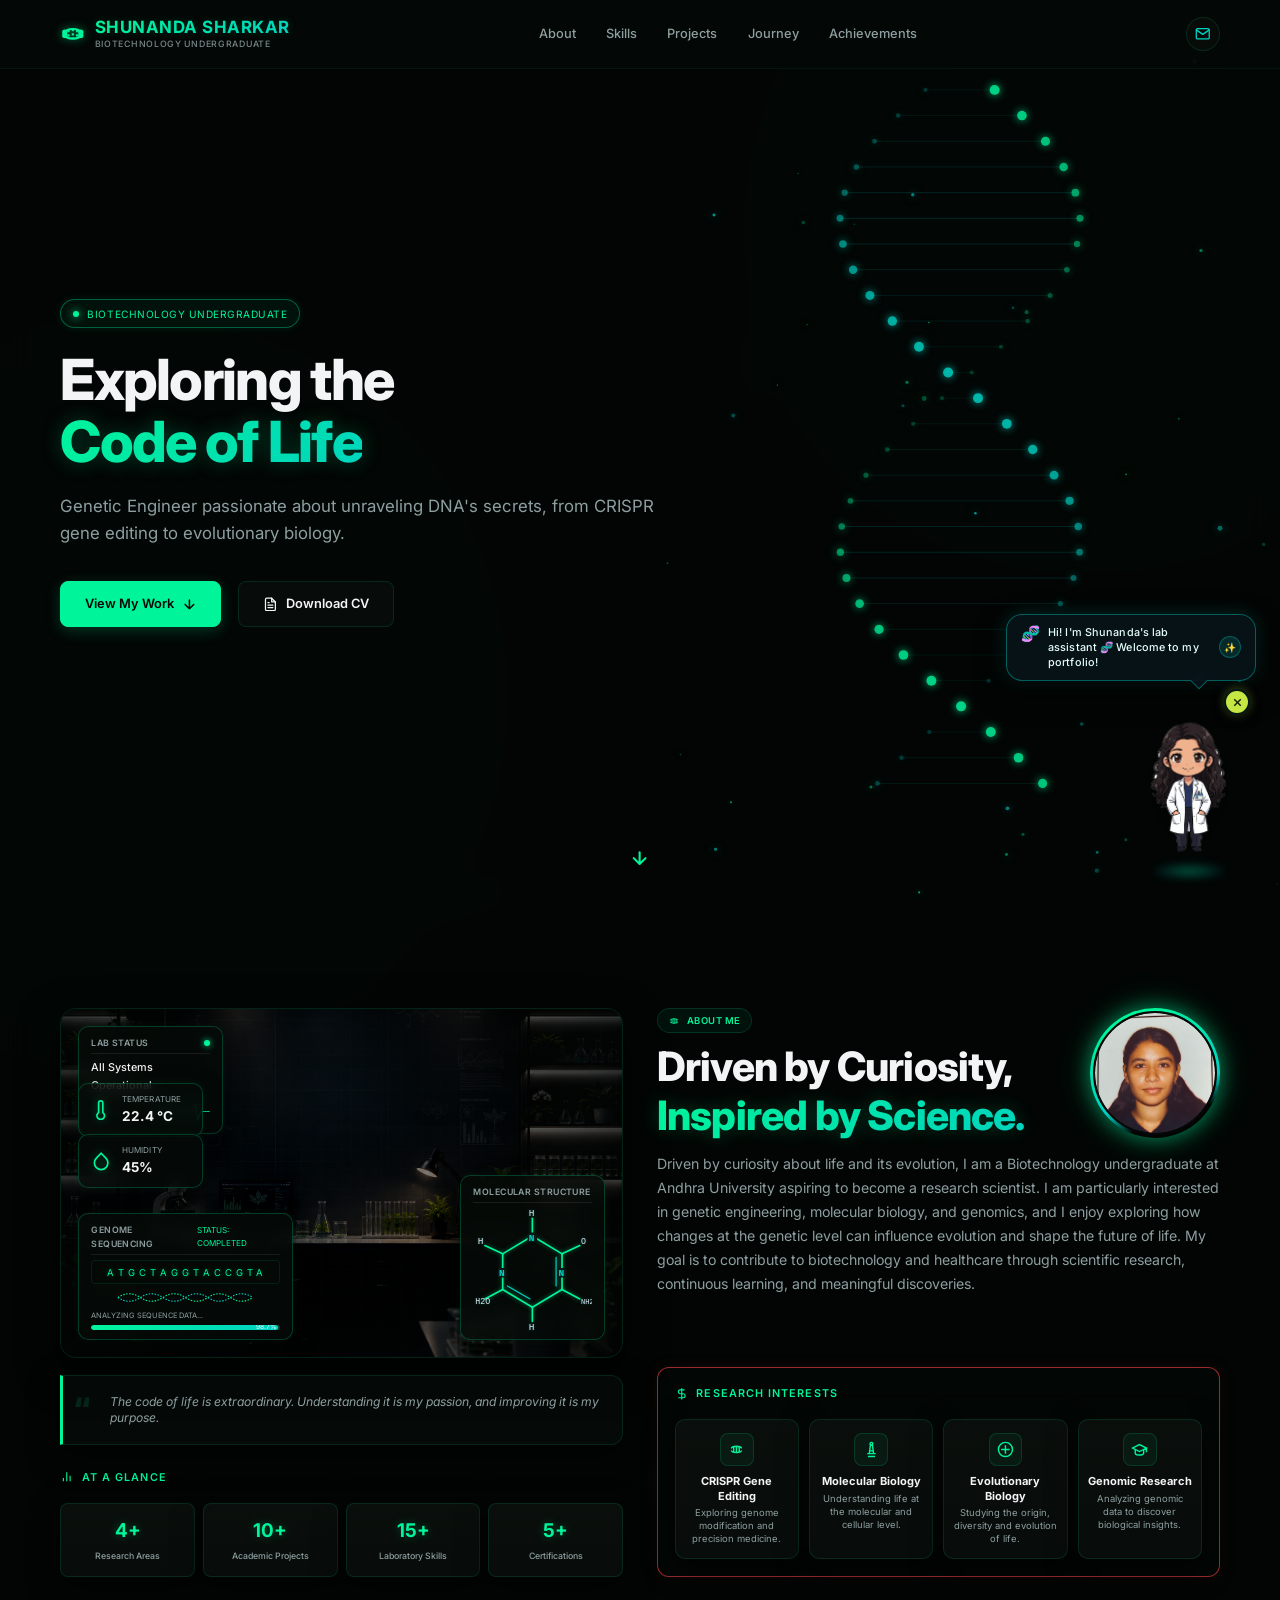
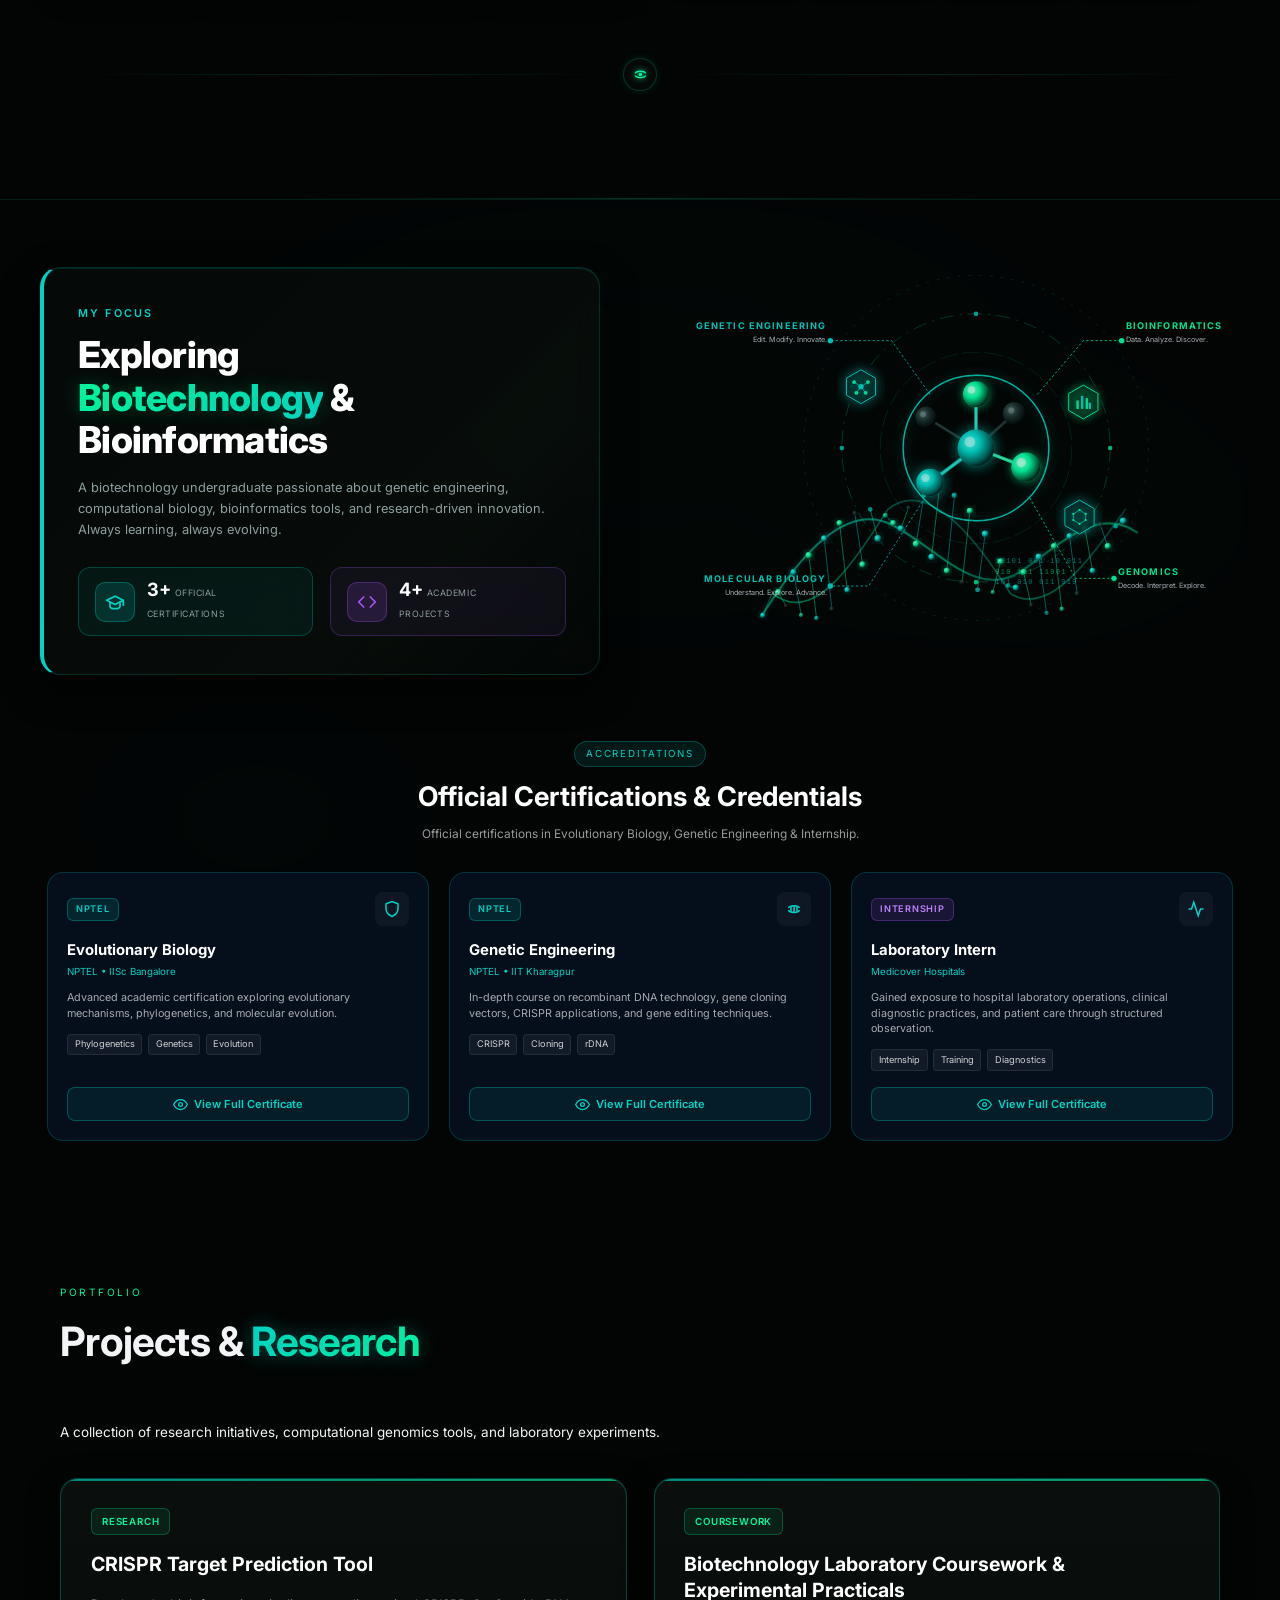
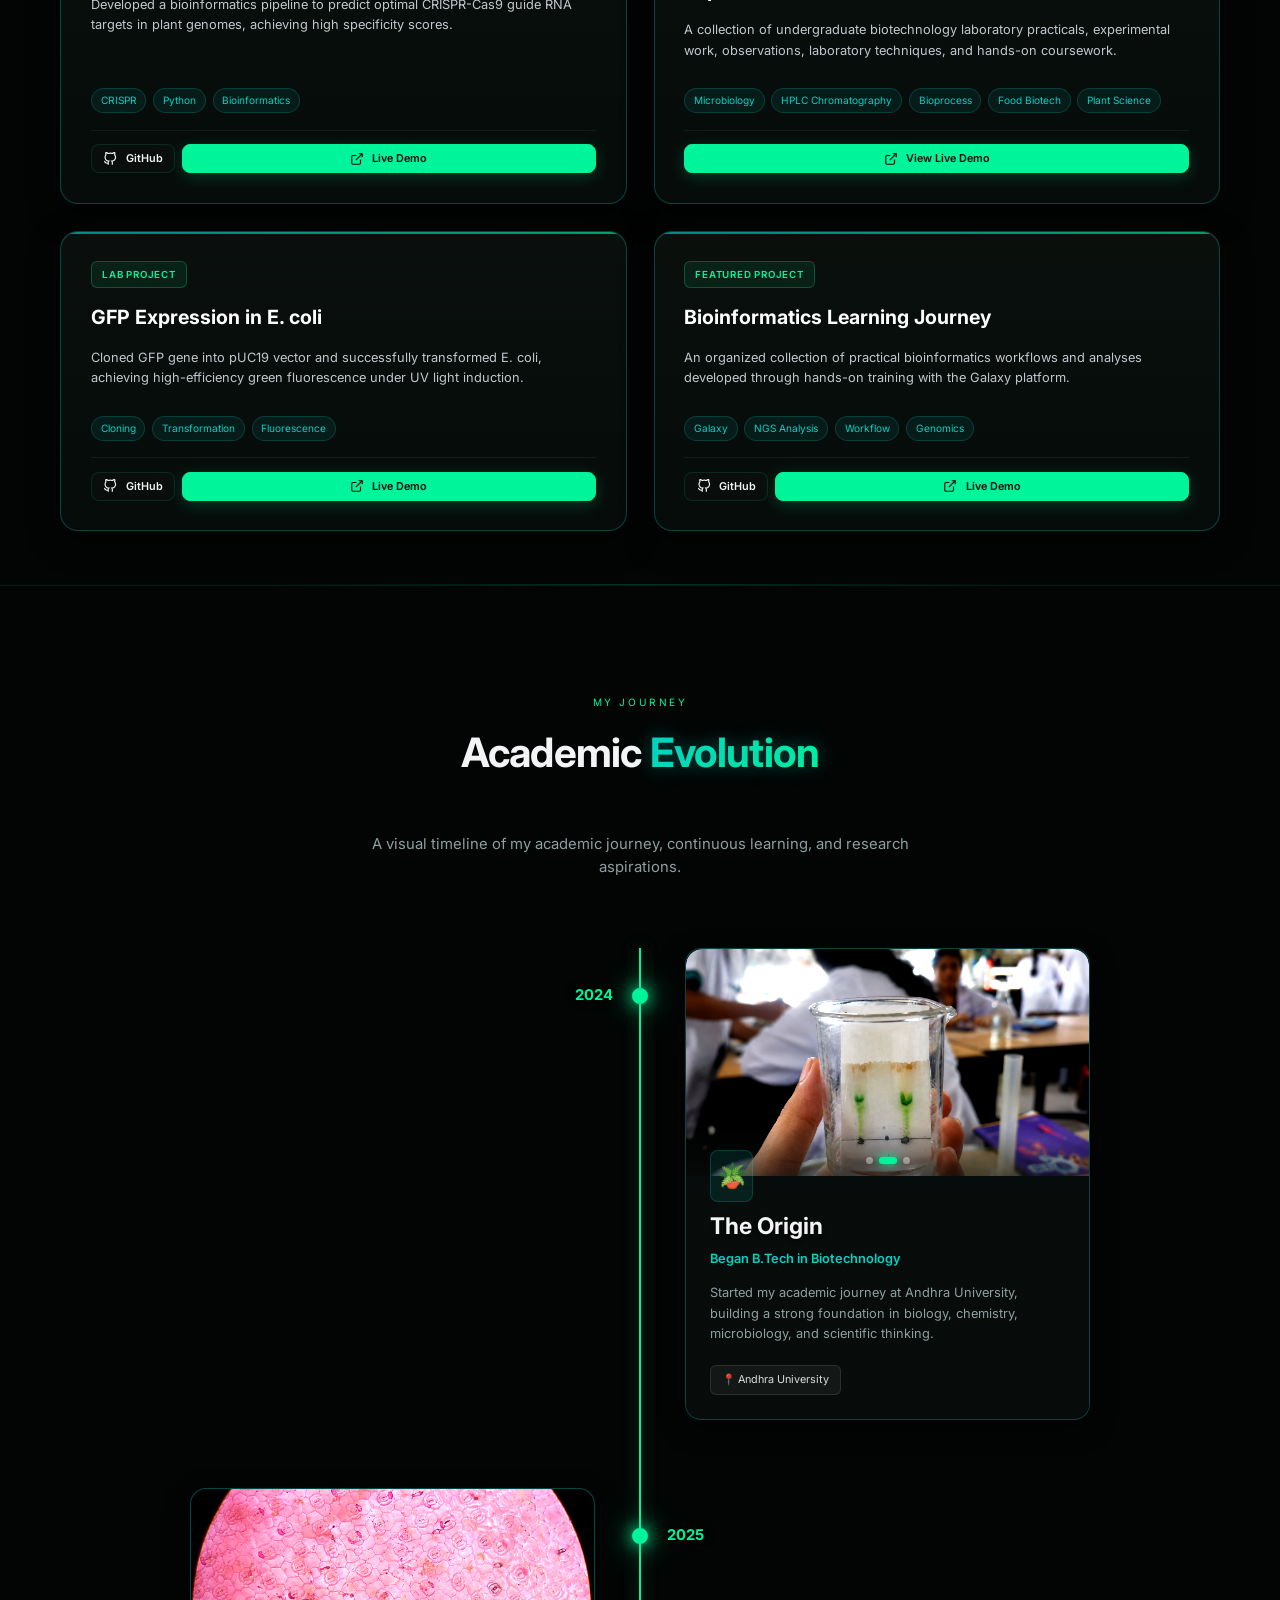
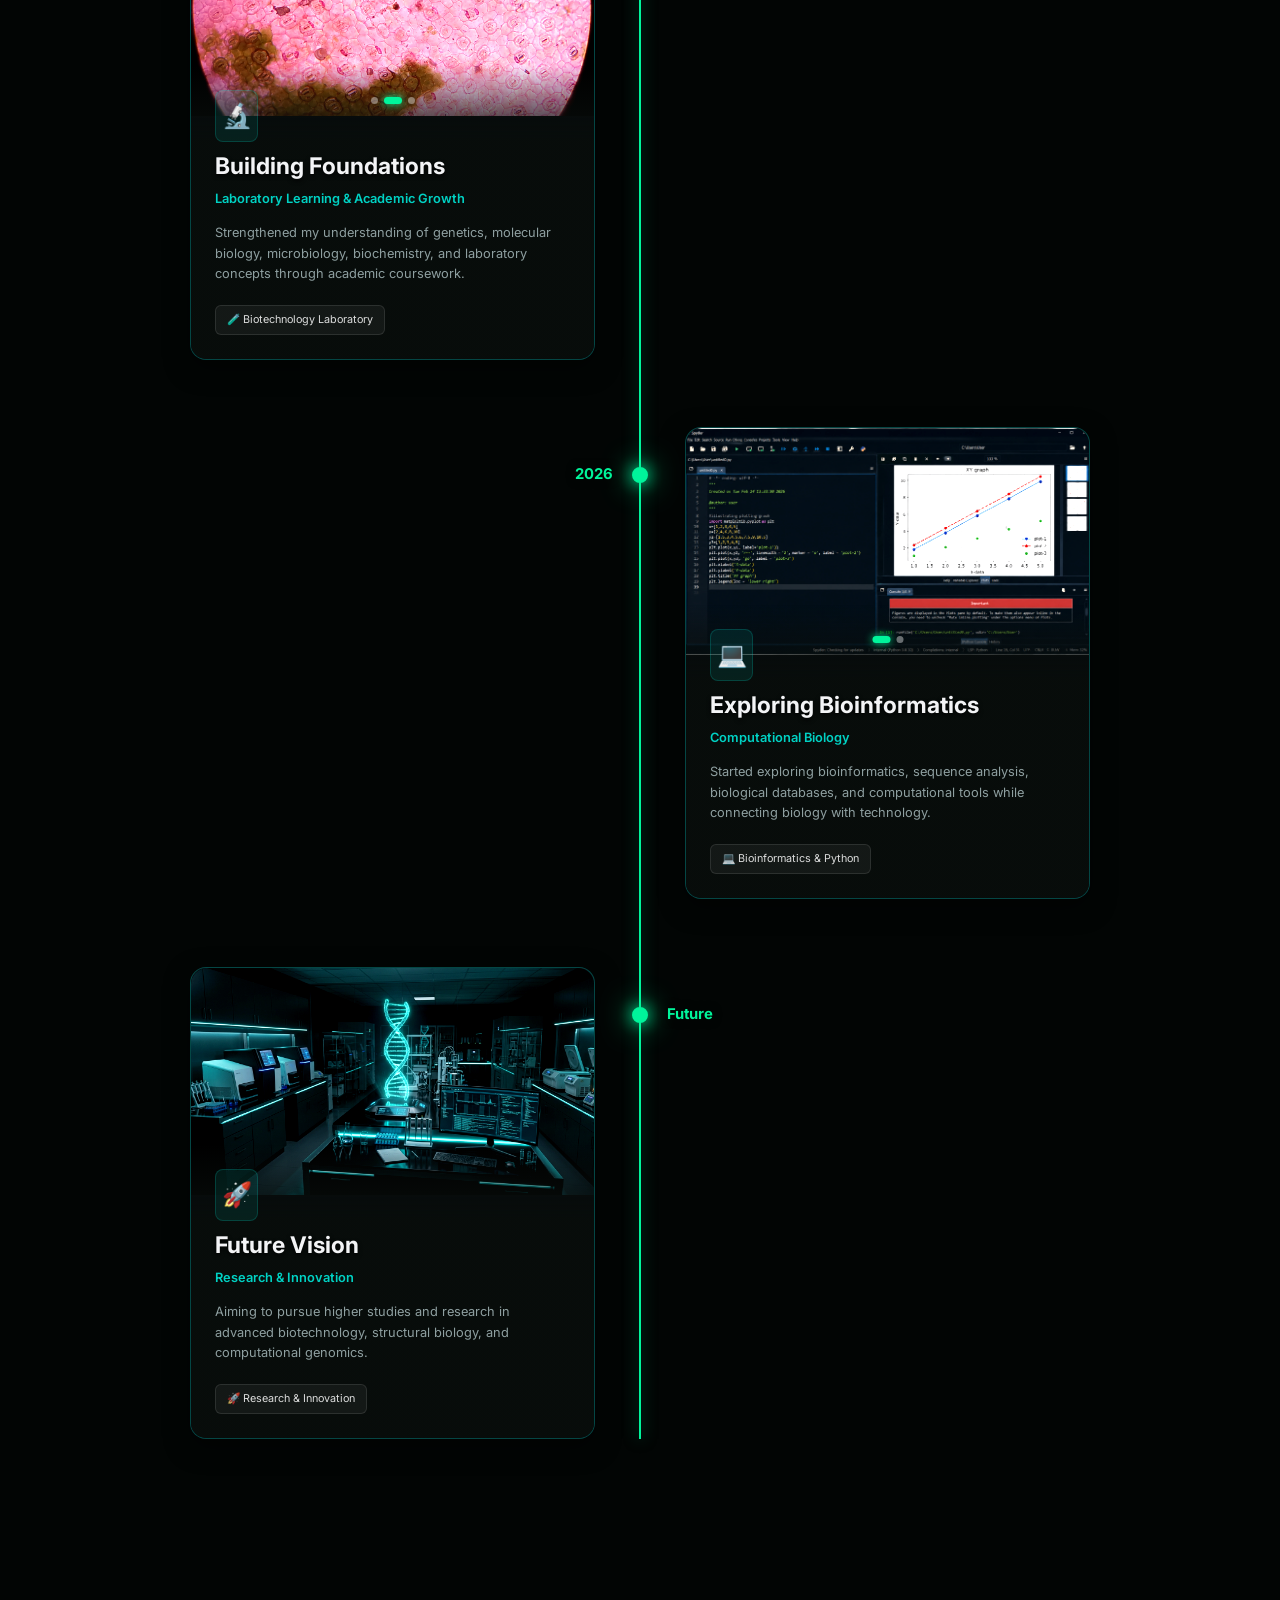
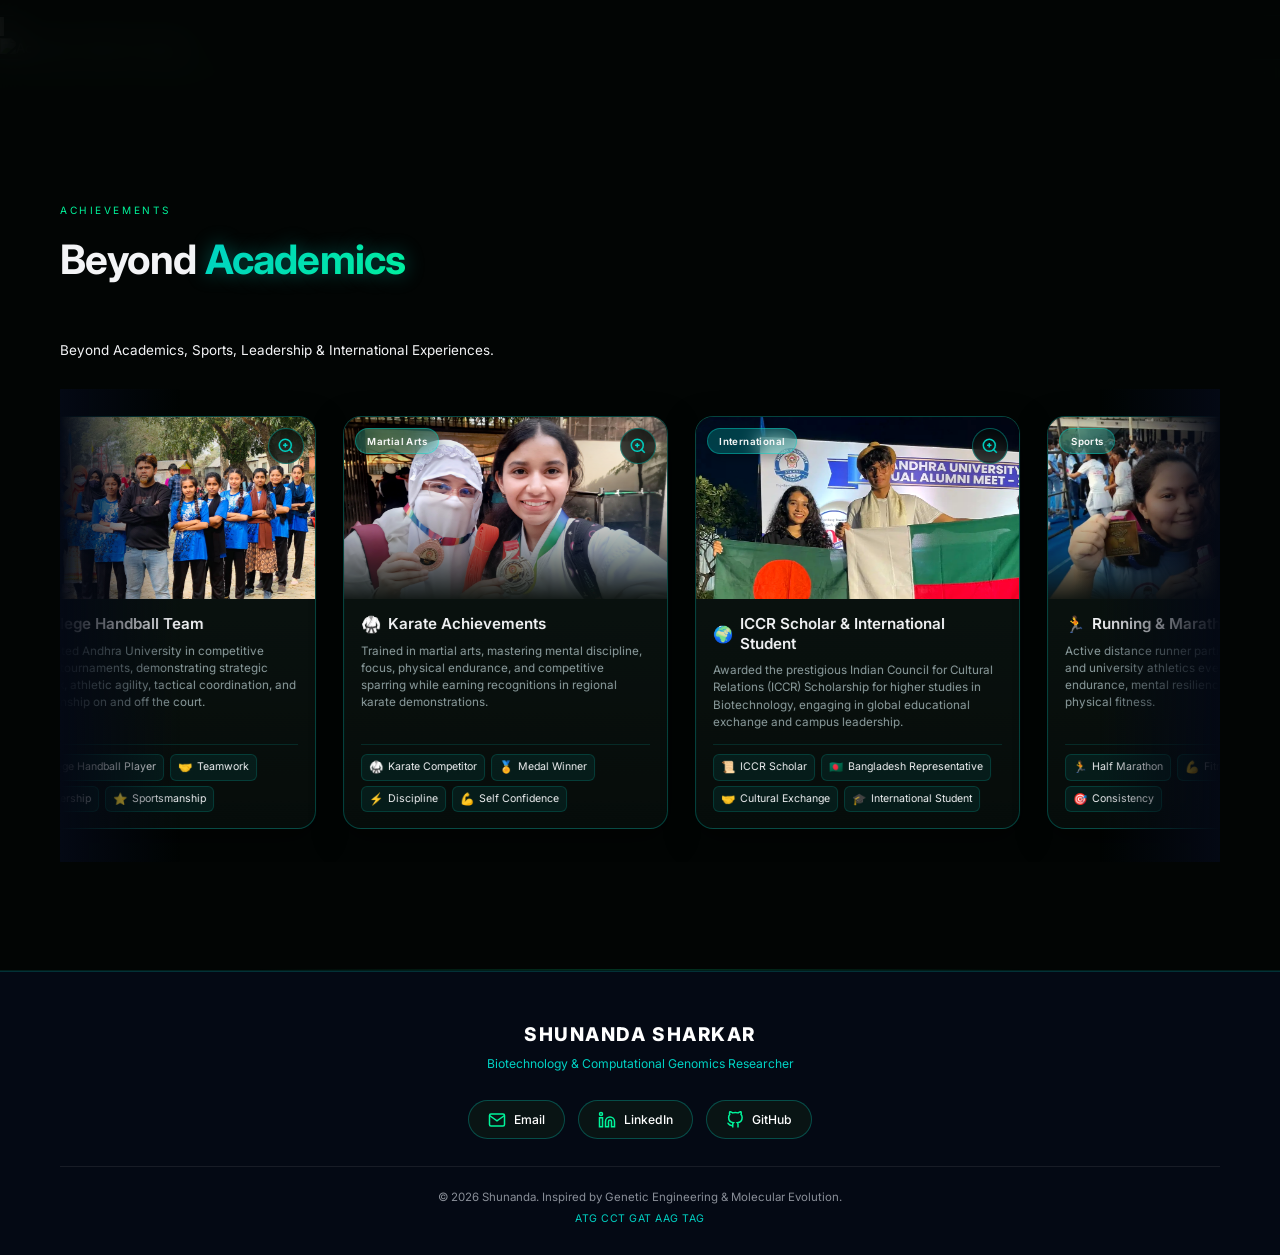
==== index.html @ bde5da29 "Fix avatar scroll duplication: enforce strictly one persistent avatar instance in DOM with in-place " ====
<!DOCTYPE html>
<html lang="en">

<head>
  <meta charset="UTF-8">
  <meta name="viewport" content="width=device-width, initial-scale=1.0">

  <!-- SEO Meta Tags -->
  <title>Shunanda | Genetic Engineering Portfolio</title>
  <meta name="description"
    content="Professional portfolio of Shunanda, a Biotechnology & Genetic Engineering graduate. Showcasing lab expertise, bioinformatics tools, CRISPR research, and an academic journey inspired by evolution.">
  <meta name="keywords"
    content="Biotechnology, Genetic Engineering, CRISPR, PCR, Bioinformatics, Portfolio, Evolution, Molecular Biology, Academic Journey">
  <meta name="author" content="Shunanda">

  <!-- Open Graph / Social Meta -->
  <meta property="og:title" content="Shunanda | Genetic Engineering Portfolio">
  <meta property="og:description"
    content="Exploring the Code of Life. Biotechnology portfolio showcasing CRISPR research, lab expertise, and computational biology.">
  <meta property="og:type" content="website">

  <!-- Google Fonts -->
  <link rel="preconnect" href="https://fonts.googleapis.com">
  <link rel="preconnect" href="https://fonts.gstatic.com" crossorigin>
  <link href="https://fonts.googleapis.com/css2?family=Inter:wght@300;400;500;600;700;800&display=swap"
    rel="stylesheet">

  <!-- Stylesheet -->
  <link rel="stylesheet" href="https://cdnjs.cloudflare.com/ajax/libs/font-awesome/6.7.2/css/all.min.css">
  <link rel="stylesheet" href="./style.css?v=12">
</head>

<body>

  <!-- Background grid & glow details -->
  <div class="bio-grid-bg"></div>
  <div class="ambient-glow glow-1"></div>
  <div class="ambient-glow glow-2"></div>

  <!-- Header & Navigation -->
  <header class="main-header">
    <div class="container nav-container">
      <a href="#" class="logo" id="logo-brand">
        <!-- Bioluminescent DNA Logo Icon -->
        <svg class="logo-icon" viewBox="0 0 24 24" fill="none" stroke="currentColor" stroke-width="2">
          <path
            d="M4.5 10.5C4.5 10.5 6 7.5 12 7.5C18 7.5 19.5 10.5 19.5 10.5M4.5 13.5C4.5 13.5 6 16.5 12 16.5C18 16.5 19.5 13.5 19.5 13.5"
            stroke-linecap="round" />
          <circle cx="4.5" cy="10.5" r="1.5" fill="currentColor" />
          <circle cx="19.5" cy="10.5" r="1.5" fill="currentColor" />
          <circle cx="4.5" cy="13.5" r="1.5" fill="currentColor" />
          <circle cx="19.5" cy="13.5" r="1.5" fill="currentColor" />
          <path d="M8 8.5V15.5M12 7.5V16.5M16 8.5V15.5" stroke-dasharray="2 2" />
        </svg>
        <div class="logo-text">
          <span class="logo-name">SHUNANDA SHARKAR</span>
          <span class="logo-sub">BIOTECHNOLOGY UNDERGRADUATE</span>
        </div>
      </a>

      <nav class="nav-menu" aria-label="Main Navigation">
        <ul class="nav-list">
          <li><a href="#about" class="nav-link">About</a></li>
          <li><a href="#skills" class="nav-link">Skills</a></li>
          <li><a href="#projects" class="nav-link">Projects</a></li>
          <li><a href="#journey" class="nav-link">Journey</a></li>
          <li><a href="#achievements" class="nav-link">Achievements</a></li>
        </ul>
      </nav>

      <!-- Circular Contact Button -->
      <a href="#contact" class="nav-contact-btn" aria-label="Contact Me" id="nav-contact-btn">
        <svg class="contact-btn-icon" viewBox="0 0 24 24" fill="none" stroke="currentColor" stroke-width="2"
          stroke-linecap="round" stroke-linejoin="round">
          <path d="M4 4h16c1.1 0 2 .9 2 2v12c0 1.1-.9 2-2 2H4c-1.1 0-2-.9-2-2V6c0-1.1.9-2 2-2z" />
          <polyline points="22,6 12,13 2,6" />
        </svg>
      </a>

      <!-- Mobile Nav Toggle -->
      <button class="mobile-toggle" aria-label="Toggle Menu" aria-expanded="false" id="menu-toggle-btn">
        <span class="bar"></span>
        <span class="bar"></span>
        <span class="bar"></span>
      </button>
    </div>
  </header>

  <!-- Main Content Wrapper -->
  <main>

    <!-- 1. Hero Section -->
    <section class="hero-section" id="hero">
      <div id="home"></div>
      <div class="hero-canvas-container">
        <canvas id="dnaCanvas"></canvas>
      </div>
      <div class="container hero-container">
        <div class="hero-content">
          <div class="hero-badge-container">
            <span class="hero-badge">
              <span class="badge-dot"></span>
              Biotechnology Undergraduate
            </span>
          </div>
          <h1 class="hero-title">
            Exploring the <br>
            <span class="glowing-accent">Code of Life</span>
          </h1>
          <p class="hero-tagline">
            Genetic Engineer passionate about unraveling DNA's secrets, from CRISPR gene editing to evolutionary
            biology.
          </p>
          <div class="hero-actions">
            <a href="#projects" class="btn btn-primary">
              View My Work
              <svg class="btn-icon" viewBox="0 0 24 24" fill="none" stroke="currentColor" stroke-width="2.5">
                <path d="M12 5v14M19 12l-7 7-7-7" stroke-linecap="round" stroke-linejoin="round" />
              </svg>
            </a>
            <a href="#contact" class="btn btn-secondary">
              <svg class="btn-icon" viewBox="0 0 24 24" fill="none" stroke="currentColor" stroke-width="2">
                <path d="M14 2H6a2 2 0 0 0-2 2v16a2 2 0 0 0 2 2h12a2 2 0 0 0 2-2V8z" stroke-linecap="round"
                  stroke-linejoin="round" />
                <path d="M14 2v6h6M16 13H8M16 17H8M10 9H8" stroke-linecap="round" stroke-linejoin="round" />
              </svg>
              Download CV
            </a>
          </div>
        </div>
      </div>

      <!-- Scroll Indicator -->
      <a href="#about" class="scroll-indicator" aria-label="Scroll to About Section">
        <svg class="indicator-arrow" viewBox="0 0 24 24" fill="none" stroke="currentColor" stroke-width="2.5">
          <path d="M12 5v14M19 12l-7 7-7-7" stroke-linecap="round" stroke-linejoin="round" />
        </svg>
      </a>
    </section>

    <!-- 2. About Me Section -->
    <section class="about-section py-large" id="about">
      <div class="container">

        <div class="about-grid">
          <!-- Left Column: Scientific Holographic Dashboard -->
          <div class="about-dashboard-col animate-on-scroll">
            <div class="about-dashboard-card">
              <!-- Background Lab Image -->
              <div class="dashboard-img-container">
                <img src="image/lab_dashboard.png" alt="Futuristic Laboratory Dashboard" class="dashboard-bg-img" loading="lazy" onerror="this.onerror=null; this.src='./image/lab_dashboard.png';">
                <div class="dashboard-grid-overlay"></div>
              </div>
              <!-- Holographic Widgets Overlay -->

              <!-- Widget 1: LAB STATUS -->
              <div class="holo-widget widget-lab-status">
                <div class="widget-header">
                  <span class="widget-title">LAB STATUS</span>
                  <span class="widget-status-dot pulse"></span>
                </div>
                <div class="widget-body">
                  <span class="status-text">All Systems Operational</span>
                  <div class="ecg-graph-container">
                    <svg class="ecg-svg" viewBox="0 0 200 40">
                      <path class="ecg-line"
                        d="M0,20 L20,20 L30,20 L35,5 L40,35 L45,20 L60,20 L75,20 L80,5 L85,35 L90,20 L110,20 L120,20 L125,5 L130,35 L135,20 L150,20 L170,20 L175,5 L180,35 L185,20 L200,20"
                        fill="none" stroke="#00f59b" stroke-width="1.5" />
                    </svg>
                  </div>
                </div>
              </div>

              <!-- Widget 2: TEMPERATURE -->
              <div class="holo-widget widget-temp">
                <div class="widget-body flex-row">
                  <svg class="widget-icon" viewBox="0 0 24 24" fill="none" stroke="currentColor" stroke-width="2">
                    <path d="M14 14.76V3.5a2.5 2.5 0 0 0-5 0v11.26a4.5 4.5 0 1 0 5 0z" />
                  </svg>
                  <div class="widget-value-group">
                    <span class="widget-label">TEMPERATURE</span>
                    <span class="widget-value">22.4 °C</span>
                  </div>
                </div>
              </div>

              <!-- Widget 3: HUMIDITY -->
              <div class="holo-widget widget-humidity">
                <div class="widget-body flex-row">
                  <svg class="widget-icon" viewBox="0 0 24 24" fill="none" stroke="currentColor" stroke-width="2">
                    <path d="M12 2.69l5.66 5.66a8 8 0 1 1-11.31 0z" />
                  </svg>
                  <div class="widget-value-group">
                    <span class="widget-label">HUMIDITY</span>
                    <span class="widget-value">45%</span>
                  </div>
                </div>
              </div>

              <!-- Widget 4: GENOME SEQUENCING -->
              <div class="holo-widget widget-sequencing">
                <div class="widget-header">
                  <span class="widget-title">GENOME SEQUENCING</span>
                  <span class="widget-sub">STATUS: COMPLETED</span>
                </div>
                <div class="widget-body">
                  <div class="base-sequence font-mono">A T G C T A G G T A C C G T A</div>
                  <div class="mini-helix-container">
                    <svg class="mini-helix-svg" viewBox="0 0 180 20">
                      <path class="strand-1" d="M0,10 Q15,0 30,10 T60,10 T90,10 T120,10 T150,10 T180,10" fill="none"
                        stroke="#00f59b" stroke-width="1.5" stroke-dasharray="2 2" />
                      <path class="strand-2" d="M0,10 Q15,20 30,10 T60,10 T90,10 T120,10 T150,10 T180,10" fill="none"
                        stroke="#00d2c4" stroke-width="1.5" stroke-dasharray="2 2" />
                    </svg>
                  </div>
                  <div class="sequencing-progress">
                    <span class="progress-label">ANALYZING SEQUENCE DATA...</span>
                    <div class="progress-container">
                      <div class="progress-bar-fill" style="width: 98.7%;"></div>
                      <span class="progress-percentage">98.7%</span>
                    </div>
                  </div>
                </div>
              </div>

              <!-- Widget 5: MOLECULAR STRUCTURE -->
              <div class="holo-widget widget-molecular">
                <div class="widget-header">
                  <span class="widget-title">MOLECULAR STRUCTURE</span>
                </div>
                <div class="widget-body">
                  <svg class="skeletal-svg" viewBox="0 0 100 100">
                    <line x1="50" y1="20" x2="75" y2="35" stroke="#00f59b" stroke-width="1.4" />
                    <line x1="75" y1="35" x2="75" y2="65" stroke="#00f59b" stroke-width="1.4" />
                    <line x1="75" y1="65" x2="50" y2="80" stroke="#00f59b" stroke-width="1.4" />
                    <line x1="50" y1="80" x2="25" y2="65" stroke="#00f59b" stroke-width="1.4" />
                    <line x1="25" y1="65" x2="25" y2="35" stroke="#00f59b" stroke-width="1.4" />
                    <line x1="25" y1="35" x2="50" y2="20" stroke="#00f59b" stroke-width="1.4" />

                    <line x1="70" y1="38" x2="70" y2="62" stroke="#00d2c4" stroke-width="1" />
                    <line x1="29" y1="62" x2="48" y2="73" stroke="#00d2c4" stroke-width="1" />

                    <line x1="50" y1="20" x2="50" y2="5" stroke="#00f59b" stroke-width="1.4" />
                    <text x="47" y="3" fill="#e2e8f0" font-size="8" font-family="monospace">H</text>

                    <line x1="75" y1="35" x2="90" y2="28" stroke="#00f59b" stroke-width="1.4" />
                    <text x="91" y="27" fill="#e2e8f0" font-size="7" font-family="monospace">O</text>

                    <line x1="75" y1="65" x2="90" y2="73" stroke="#00f59b" stroke-width="1.4" />
                    <text x="91" y="77" fill="#e2e8f0" font-size="6" font-family="monospace">NH2</text>

                    <line x1="25" y1="65" x2="10" y2="73" stroke="#00f59b" stroke-width="1.4" />
                    <text x="2" y="77" fill="#e2e8f0" font-size="7" font-family="monospace">H2O</text>

                    <line x1="25" y1="35" x2="10" y2="28" stroke="#00f59b" stroke-width="1.4" />
                    <text x="4" y="27" fill="#e2e8f0" font-size="8" font-family="monospace">H</text>

                    <line x1="50" y1="80" x2="50" y2="92" stroke="#00f59b" stroke-width="1.4" />
                    <text x="47" y="99" fill="#e2e8f0" font-size="8" font-family="monospace">H</text>

                    <rect x="46" y="17" width="8" height="8" rx="1" fill="#0c120f" />
                    <text x="47" y="24" fill="#00d2c4" font-size="8" font-weight="bold" font-family="monospace">N</text>

                    <rect x="71" y="47" width="8" height="8" rx="1" fill="#0c120f" />
                    <text x="72" y="54" fill="#00d2c4" font-size="8" font-weight="bold" font-family="monospace">N</text>

                    <rect x="21" y="47" width="8" height="8" rx="1" fill="#0c120f" />
                    <text x="22" y="54" fill="#00d2c4" font-size="8" font-weight="bold" font-family="monospace">N</text>
                  </svg>
                </div>
              </div>
            </div>

            <!-- Quote Block below dashboard -->
            <div class="dashboard-quote-box">
              <span class="quote-symbol">“</span>
              <p class="quote-text">
                The code of life is extraordinary. Understanding it is my passion, and improving it is my purpose.
              </p>
            </div>

            <!-- AT A GLANCE moved here, below quote -->
            <div class="about-sub-section left-col-glance">
              <h3 class="about-sub-title">
                <svg class="sub-title-icon" viewBox="0 0 24 24" fill="none" stroke="currentColor" stroke-width="2">
                  <path d="M18 20V10M12 20V4M6 20v-6" />
                </svg>
                AT A GLANCE
              </h3>
              <div class="stats-grid">
                <!-- Stat 1 -->
                <div class="stat-card">
                  <span class="stat-number" data-count="4">0+</span>
                  <span class="stat-label">Research Areas</span>
                </div>
                <!-- Stat 2 -->
                <div class="stat-card">
                  <span class="stat-number" data-count="10">0+</span>
                  <span class="stat-label">Academic Projects</span>
                </div>
                <!-- Stat 3 -->
                <div class="stat-card">
                  <span class="stat-number" data-count="15">0+</span>
                  <span class="stat-label">Laboratory Skills</span>
                </div>
                <!-- Stat 4 -->
                <div class="stat-card">
                  <span class="stat-number" data-count="5">0+</span>
                  <span class="stat-label">Certifications</span>
                </div>
              </div>
            </div>
          </div>

          <!-- Right Column: Driven by Curiosity, Research Interests, At a Glance -->
          <div class="about-info-col animate-on-scroll">
            <div class="about-header-group">
              <div class="about-header-top-row">
                <div class="about-header-text">
                  <span class="info-badge">
                    <svg class="badge-icon" viewBox="0 0 24 24" fill="none" stroke="currentColor" stroke-width="2">
                      <path
                        d="M4.5 10.5C4.5 10.5 6 7.5 12 7.5C18 7.5 19.5 10.5 19.5 10.5M4.5 13.5C4.5 13.5 6 16.5 12 16.5C18 16.5 19.5 13.5 19.5 13.5" />
                      <path d="M8 8.5V15.5M12 7.5V16.5M16 8.5V15.5" />
                    </svg>
                    ABOUT ME
                  </span>
                  <h2 class="about-main-title">Driven by Curiosity,<br><span class="glowing-accent">Inspired by
                      Science.</span></h2>
                </div>
                <!-- Profile Photo with Glowing Ring -->
                <div class="about-profile-photo-wrap">
                  <div class="about-profile-ring">
                    <div class="about-profile-ring-inner">
                      <img src="./image/port.jpeg" alt="Shunanda Sharkar" class="about-profile-img"
                        id="about-profile-photo" loading="lazy"
                        onerror="this.onerror=null; this.src='https://raw.githubusercontent.com/shunandasharkarbio-boop/portfolio/main/image/port.jpeg';">
                    </div>
                  </div>
                </div>
              </div>
              <p class="about-lead-paragraph">
              Driven by curiosity about life and its evolution, I am a Biotechnology undergraduate at Andhra University aspiring to become a research scientist. I am particularly interested in genetic engineering, molecular biology, and genomics, and I enjoy exploring how changes at the genetic level can influence evolution and shape the future of life. My goal is to contribute to biotechnology and healthcare through scientific research, continuous learning, and meaningful discoveries.

              </p>
            </div>

            <!-- Sub-section: RESEARCH INTERESTS -->
            <div class="about-sub-section research-interests-box">
              <h3 class="about-sub-title">
                <svg class="sub-title-icon" viewBox="0 0 24 24" fill="none" stroke="currentColor" stroke-width="2">
                  <path d="M12 2v20M17 5H9.5a3.5 3.5 0 0 0 0 7h5a3.5 3.5 0 0 1 0 7H6" />
                </svg>
                RESEARCH INTERESTS
              </h3>

              <div class="interests-flex-grid">
                <!-- Interest Card 1 -->
                <div class="interest-pill-card">
                  <div class="pill-icon-container">
                    <svg class="pill-icon" viewBox="0 0 24 24" fill="none" stroke="currentColor" stroke-width="2">
                      <path
                        d="M4.5 10.5C4.5 10.5 6 7.5 12 7.5C18 7.5 19.5 10.5 19.5 10.5M4.5 13.5C4.5 13.5 6 16.5 12 16.5C18 16.5 19.5 13.5 19.5 13.5" />
                      <path d="M8 8.5V15.5M12 7.5V16.5M16 8.5V15.5" />
                    </svg>
                  </div>
                  <div class="pill-info">
                    <h4>CRISPR Gene Editing</h4>
                    <p>Exploring genome modification and precision medicine.</p>
                  </div>
                </div>

                <!-- Interest Card 2 -->
                <div class="interest-pill-card">
                  <div class="pill-icon-container">
                    <svg class="pill-icon" viewBox="0 0 24 24" fill="none" stroke="currentColor" stroke-width="2">
                      <path d="M6 18H18M10 14h4M7 22h10M9 18l1.5-12h3L15 18" />
                      <circle cx="12" cy="4" r="2" />
                    </svg>
                  </div>
                  <div class="pill-info">
                    <h4>Molecular Biology</h4>
                    <p>Understanding life at the molecular and cellular level.</p>
                  </div>
                </div>

                <!-- Interest Card 3 -->
                <div class="interest-pill-card">
                  <div class="pill-icon-container">
                    <svg class="pill-icon" viewBox="0 0 24 24" fill="none" stroke="currentColor" stroke-width="2">
                      <path
                        d="M12 22C17.5228 22 22 17.5228 22 12C22 6.47715 17.5228 2 12 2C6.47715 2 2 6.47715 2 12C2 17.5228 6.47715 22 12 22Z" />
                      <path d="M12 6V18M6 12H18" />
                    </svg>
                  </div>
                  <div class="pill-info">
                    <h4>Evolutionary Biology</h4>
                    <p>Studying the origin, diversity and evolution of life.</p>
                  </div>
                </div>

                <!-- Interest Card 4 -->
                <div class="interest-pill-card">
                  <div class="pill-icon-container">
                    <svg class="pill-icon" viewBox="0 0 24 24" fill="none" stroke="currentColor" stroke-width="2">
                      <path d="M22 10v6M2 10l10-5 10 5-10 5z" />
                      <path d="M6 12v5c0 2 2.67 3 6 3s6-1 6-3v-5" />
                    </svg>
                  </div>
                  <div class="pill-info">
                    <h4>Genomic Research</h4>
                    <p>Analyzing genomic data to discover biological insights.</p>
                  </div>
                </div>
              </div>
            </div>


          </div>
        </div>

        <!-- Interactive center bottom details (circular double helix node as shown in image) -->
        <div class="about-bottom-accent animate-on-scroll">
          <div class="accent-line"></div>
          <div class="accent-node-circle">
            <svg class="accent-dna" viewBox="0 0 24 24" fill="none" stroke="currentColor" stroke-width="2">
              <path
                d="M4.5 10.5C4.5 10.5 6 7.5 12 7.5C18 7.5 19.5 10.5 19.5 10.5M4.5 13.5C4.5 13.5 6 16.5 12 16.5C18 16.5 19.5 13.5 19.5 13.5" />
              <circle cx="12" cy="12" r="1.5" fill="currentColor" />
            </svg>
          </div>
          <div class="accent-line"></div>
        </div>

      </div>
    </section>

    <!-- 3. Skills Dashboard Section -->
    <section class="skills-dashboard" id="skills">
      <!-- HERO ROW: Minimal, Premium Biotech 3D DNA Illustration & Focus Content -->
      <div class="skills-hero-wrapper skills-layout">

        <!-- MY FOCUS / Biotechnology & Bioinformatics Container -->
        <div class="skills-hero-content skills-focus-card">

          <!-- Left Column on Desktop / Main Foreground Content on Mobile -->
          <div class="skills-focus-content skd-focus-body">
            <h4 class="skd-focus-label">MY FOCUS</h4>
            <h2 class="skd-focus-heading">
              Exploring <br>
              <span class="glowing-accent"> Biotechnology</span> &amp; <br>
              <span class="skd-cyan">Bioinformatics</span>
            </h2>
            <p class="skd-focus-desc">
              A biotechnology undergraduate passionate about genetic engineering, computational biology, bioinformatics
              tools, and research-driven innovation. Always learning, always evolving.
            </p>

            <div class="skd-stat-row">
              <div class="skd-stat-card skd-stat-cyan">
                <div class="skd-stat-icon">
                  <svg viewBox="0 0 24 24" fill="none" stroke="currentColor" stroke-width="2" stroke-linecap="round"
                    stroke-linejoin="round">
                    <path d="M22 10v6M2 10l10-5 10 5-10 5z" />
                    <path d="M6 12v5c0 2 2.67 3 6 3s6-1 6-3v-5" />
                  </svg>
                </div>
                <div class="skd-stat-info">
                  <span class="skd-stat-num">3+</span>
                  <span class="skd-stat-lbl">OFFICIAL<br>Certifications</span>
                </div>
              </div>

              <div class="skd-stat-card skd-stat-purple">
                <div class="skd-stat-icon">
                  <svg viewBox="0 0 24 24" fill="none" stroke="currentColor" stroke-width="2" stroke-linecap="round"
                    stroke-linejoin="round">
                    <polyline points="16 18 22 12 16 6" />
                    <polyline points="8 6 2 12 8 18" />
                  </svg>
                </div>
                <div class="skd-stat-info">
                  <span class="skd-stat-num">4+</span>
                  <span class="skd-stat-lbl">Academic<br>Projects</span>
                </div>
              </div>
            </div>
          </div>

          <!-- Right Column on Desktop / Absolute Background Layer on Mobile: Scientific Visualization SVG -->
          <div class="skills-visual-wrapper skills-visual skills-mobile-visual">
            <div class="skd-watermark-visual" aria-hidden="true">
            <svg viewBox="0 0 600 600" fill="none" xmlns="http://www.w3.org/2000/svg">
              <defs>
                <!-- 3D Spherical Radial Gradients for Molecular Core Atoms -->
                <radialGradient id="molCyan3D" cx="35%" cy="35%" r="65%">
                  <stop offset="0%" stop-color="#52ece0" />
                  <stop offset="40%" stop-color="#00d2c4" />
                  <stop offset="85%" stop-color="#00635c" />
                  <stop offset="100%" stop-color="#002b28" />
                </radialGradient>

                <radialGradient id="molEmerald3D" cx="35%" cy="35%" r="65%">
                  <stop offset="0%" stop-color="#7bfad0" />
                  <stop offset="45%" stop-color="#00f59b" />
                  <stop offset="85%" stop-color="#007047" />
                  <stop offset="100%" stop-color="#002d1d" />
                </radialGradient>

                <radialGradient id="molDark3D" cx="35%" cy="35%" r="65%">
                  <stop offset="0%" stop-color="#416360" />
                  <stop offset="50%" stop-color="#192e2c" />
                  <stop offset="90%" stop-color="#081211" />
                  <stop offset="100%" stop-color="#020706" />
                </radialGradient>

                <!-- Neon Radial Glow Filters -->
                <filter id="neonCyanGlow" x="-30%" y="-30%" width="160%" height="160%">
                  <feDropShadow dx="0" dy="0" stdDeviation="8" flood-color="#00d2c4" flood-opacity="0.65" />
                </filter>

                <filter id="neonEmeraldGlow" x="-30%" y="-30%" width="160%" height="160%">
                  <feDropShadow dx="0" dy="0" stdDeviation="6" flood-color="#00f59b" flood-opacity="0.6" />
                </filter>

                <filter id="dnaGlow" x="-20%" y="-20%" width="140%" height="140%">
                  <feDropShadow dx="0" dy="0" stdDeviation="5" flood-color="#00d2c4" flood-opacity="0.45" />
                </filter>

                <linearGradient id="dnaGrad1" x1="0%" y1="0%" x2="100%" y2="100%">
                  <stop offset="0%" stop-color="#00d2c4" stop-opacity="0.8" />
                  <stop offset="50%" stop-color="#00f59b" stop-opacity="0.6" />
                  <stop offset="100%" stop-color="#3b82f6" stop-opacity="0.3" />
                </linearGradient>

                <linearGradient id="dnaGrad2" x1="0%" y1="100%" x2="100%" y2="0%">
                  <stop offset="0%" stop-color="#00f59b" stop-opacity="0.7" />
                  <stop offset="100%" stop-color="#00d2c4" stop-opacity="0.4" />
                </linearGradient>
              </defs>

              <!-- 1. REALISTIC 3D DNA DOUBLE HELIX MOLECULE -->
              <g class="skd-wm-dna-wave">
                <path d="M 20,490 C 70,410 130,340 190,370 C 250,400 300,470 360,430 C 410,395 460,345 510,380" fill="none" stroke="url(#dnaGrad1)" stroke-width="2.8" stroke-linecap="round" filter="url(#dnaGlow)" opacity="0.75" />
                <path d="M 35,460 C 85,500 135,430 185,350 C 235,310 295,380 345,460 C 395,490 445,420 495,350" fill="none" stroke="url(#dnaGrad2)" stroke-width="2.2" stroke-linecap="round" opacity="0.65" />

                <!-- Base-Pair Rungs & Nucleotide Spheres -->
                <line x1="22" y1="488" x2="33" y2="462" stroke="rgba(0, 210, 196, 0.45)" stroke-width="1.2" />
                <circle cx="22" cy="488" r="3.5" fill="url(#molCyan3D)" filter="url(#neonCyanGlow)" />
                <circle cx="33" cy="462" r="2.5" fill="url(#molDark3D)" opacity="0.6" />

                <line x1="42" y1="458" x2="52" y2="476" stroke="rgba(0, 245, 155, 0.45)" stroke-width="1.2" />
                <circle cx="42" cy="458" r="4" fill="url(#molEmerald3D)" filter="url(#neonEmeraldGlow)" />
                <circle cx="52" cy="476" r="2.8" fill="url(#molDark3D)" opacity="0.6" />

                <line x1="62" y1="432" x2="72" y2="488" stroke="rgba(0, 210, 196, 0.5)" stroke-width="1.2" />
                <circle cx="62" cy="432" r="4.2" fill="url(#molCyan3D)" filter="url(#neonCyanGlow)" />
                <circle cx="72" cy="488" r="3" fill="url(#molEmerald3D)" opacity="0.7" />

                <line x1="82" y1="410" x2="92" y2="492" stroke="rgba(0, 245, 155, 0.5)" stroke-width="1.2" />
                <circle cx="82" cy="410" r="4.5" fill="url(#molEmerald3D)" filter="url(#neonEmeraldGlow)" />
                <circle cx="92" cy="492" r="3.2" fill="url(#molCyan3D)" opacity="0.75" />

                <line x1="102" y1="388" x2="112" y2="480" stroke="rgba(0, 210, 196, 0.5)" stroke-width="1.2" />
                <circle cx="102" cy="388" r="4.2" fill="url(#molCyan3D)" filter="url(#neonCyanGlow)" />
                <circle cx="112" cy="480" r="3.5" fill="url(#molDark3D)" opacity="0.7" />

                <line x1="122" y1="368" x2="132" y2="455" stroke="rgba(0, 245, 155, 0.5)" stroke-width="1.2" />
                <circle cx="122" cy="368" r="4" fill="url(#molEmerald3D)" filter="url(#neonEmeraldGlow)" />
                <circle cx="132" cy="455" r="3.8" fill="url(#molCyan3D)" filter="url(#neonCyanGlow)" />

                <line x1="142" y1="355" x2="152" y2="422" stroke="rgba(0, 210, 196, 0.5)" stroke-width="1.2" />
                <circle cx="142" cy="355" r="3.5" fill="url(#molDark3D)" opacity="0.7" />
                <circle cx="152" cy="422" r="4.2" fill="url(#molEmerald3D)" filter="url(#neonEmeraldGlow)" />

                <line x1="162" y1="350" x2="172" y2="388" stroke="rgba(0, 245, 155, 0.5)" stroke-width="1.2" />
                <circle cx="162" cy="350" r="3" fill="#00d2c4" opacity="0.7" />
                <circle cx="172" cy="388" r="4.5" fill="url(#molCyan3D)" filter="url(#neonCyanGlow)" />

                <line x1="182" y1="358" x2="192" y2="368" stroke="rgba(0, 210, 196, 0.5)" stroke-width="1.2" />
                <circle cx="182" cy="358" r="3.5" fill="url(#molEmerald3D)" opacity="0.7" />
                <circle cx="192" cy="368" r="4" fill="url(#molEmerald3D)" filter="url(#neonEmeraldGlow)" />

                <line x1="202" y1="375" x2="212" y2="348" stroke="rgba(0, 245, 155, 0.5)" stroke-width="1.2" />
                <circle cx="202" cy="375" r="4.2" fill="url(#molCyan3D)" filter="url(#neonCyanGlow)" />
                <circle cx="212" cy="348" r="3.2" fill="url(#molDark3D)" opacity="0.7" />

                <line x1="222" y1="395" x2="232" y2="332" stroke="rgba(0, 210, 196, 0.5)" stroke-width="1.2" />
                <circle cx="222" cy="395" r="4.5" fill="url(#molEmerald3D)" filter="url(#neonEmeraldGlow)" />
                <circle cx="232" cy="332" r="3" fill="#00d2c4" opacity="0.7" />

                <line x1="242" y1="412" x2="252" y2="325" stroke="rgba(0, 245, 155, 0.5)" stroke-width="1.2" />
                <circle cx="242" cy="412" r="4.2" fill="url(#molCyan3D)" filter="url(#neonCyanGlow)" />
                <circle cx="252" cy="325" r="3.2" fill="url(#molEmerald3D)" opacity="0.75" />

                <line x1="262" y1="430" x2="272" y2="332" stroke="rgba(0, 210, 196, 0.5)" stroke-width="1.2" />
                <circle cx="262" cy="430" r="4" fill="url(#molEmerald3D)" filter="url(#neonEmeraldGlow)" />
                <circle cx="272" cy="332" r="3.8" fill="url(#molCyan3D)" opacity="0.8" />

                <line x1="282" y1="445" x2="292" y2="352" stroke="rgba(0, 245, 155, 0.5)" stroke-width="1.2" />
                <circle cx="282" cy="445" r="3.8" fill="url(#molDark3D)" opacity="0.7" />
                <circle cx="292" cy="352" r="4.2" fill="url(#molEmerald3D)" filter="url(#neonEmeraldGlow)" />

                <line x1="302" y1="455" x2="312" y2="382" stroke="rgba(0, 210, 196, 0.5)" stroke-width="1.2" />
                <circle cx="302" cy="455" r="3.2" fill="#00d2c4" opacity="0.75" />
                <circle cx="312" cy="382" r="4.5" fill="url(#molCyan3D)" filter="url(#neonCyanGlow)" />

                <line x1="322" y1="458" x2="332" y2="418" stroke="rgba(0, 245, 155, 0.5)" stroke-width="1.2" />
                <circle cx="322" cy="458" r="3" fill="url(#molEmerald3D)" opacity="0.7" />
                <circle cx="332" cy="418" r="4.2" fill="url(#molEmerald3D)" filter="url(#neonEmeraldGlow)" />

                <line x1="342" y1="450" x2="352" y2="452" stroke="rgba(0, 210, 196, 0.5)" stroke-width="1.2" />
                <circle cx="342" cy="450" r="3.5" fill="url(#molCyan3D)" opacity="0.75" />
                <circle cx="352" cy="452" r="4" fill="url(#molCyan3D)" filter="url(#neonCyanGlow)" />

                <line x1="362" y1="432" x2="372" y2="475" stroke="rgba(0, 245, 155, 0.5)" stroke-width="1.2" />
                <circle cx="362" cy="432" r="4.2" fill="url(#molEmerald3D)" filter="url(#neonEmeraldGlow)" />
                <circle cx="372" cy="475" r="3" fill="url(#molDark3D)" opacity="0.65" />

                <line x1="382" y1="412" x2="392" y2="485" stroke="rgba(0, 210, 196, 0.5)" stroke-width="1.2" />
                <circle cx="382" cy="412" r="4.5" fill="url(#molCyan3D)" filter="url(#neonCyanGlow)" />
                <circle cx="392" cy="485" r="2.8" fill="#00d2c4" opacity="0.6" />

                <line x1="402" y1="398" x2="412" y2="480" stroke="rgba(0, 245, 155, 0.5)" stroke-width="1.2" />
                <circle cx="402" cy="398" r="4.2" fill="url(#molEmerald3D)" filter="url(#neonEmeraldGlow)" />
                <circle cx="412" cy="480" r="3.2" fill="url(#molEmerald3D)" opacity="0.7" />

                <line x1="422" y1="385" x2="432" y2="460" stroke="rgba(0, 210, 196, 0.5)" stroke-width="1.2" />
                <circle cx="422" cy="385" r="4" fill="url(#molCyan3D)" filter="url(#neonCyanGlow)" />
                <circle cx="432" cy="460" r="3.5" fill="url(#molDark3D)" opacity="0.7" />

                <line x1="442" y1="375" x2="452" y2="430" stroke="rgba(0, 245, 155, 0.5)" stroke-width="1.2" />
                <circle cx="442" cy="375" r="3.8" fill="url(#molEmerald3D)" filter="url(#neonEmeraldGlow)" />
                <circle cx="452" cy="430" r="3.8" fill="url(#molCyan3D)" filter="url(#neonCyanGlow)" />

                <line x1="462" y1="370" x2="472" y2="398" stroke="rgba(0, 210, 196, 0.5)" stroke-width="1.2" />
                <circle cx="462" cy="370" r="3.5" fill="url(#molDark3D)" opacity="0.7" />
                <circle cx="472" cy="398" r="4.2" fill="url(#molEmerald3D)" filter="url(#neonEmeraldGlow)" />

                <line x1="482" y1="372" x2="492" y2="365" stroke="rgba(0, 245, 155, 0.5)" stroke-width="1.2" />
                <circle cx="482" cy="372" r="3" fill="#00d2c4" opacity="0.75" />
                <circle cx="492" cy="365" r="4.5" fill="url(#molCyan3D)" filter="url(#neonCyanGlow)" />
              </g>

              <!-- 2. CONCENTRIC CIRCULAR ORBITAL RINGS -->
              <g class="skd-wm-ring-rotate">
                <circle cx="300" cy="270" r="225" fill="none" stroke="rgba(0, 210, 196, 0.22)" stroke-width="1" stroke-dasharray="4 10" />
                <circle cx="300" cy="270" r="175" fill="none" stroke="rgba(0, 245, 155, 0.25)" stroke-width="1.2" stroke-dasharray="18 8 3 8" />
                <circle cx="300" cy="270" r="125" fill="none" stroke="rgba(0, 210, 196, 0.18)" stroke-width="1" stroke-dasharray="24 6" />

                <circle cx="475" cy="270" r="3" fill="#00f59b" opacity="0.8" />
                <circle cx="125" cy="270" r="3" fill="#00d2c4" opacity="0.8" />
                <circle cx="300" cy="95" r="3" fill="#00d2c4" opacity="0.8" />
                <circle cx="300" cy="445" r="3" fill="#00f59b" opacity="0.8" />
              </g>

              <!-- 3. CENTRAL 3D GLOWING MOLECULAR STRUCTURE -->
              <circle cx="300" cy="270" r="95" fill="none" stroke="#00d2c4" stroke-width="2" filter="url(#neonCyanGlow)" opacity="0.85" />
              <circle cx="300" cy="270" r="95" fill="none" stroke="rgba(0, 245, 155, 0.4)" stroke-width="1" stroke-dasharray="8 4" />

              <g opacity="0.9">
                <line x1="300" y1="270" x2="300" y2="200" stroke="#00d2c4" stroke-width="4.5" stroke-linecap="round" />
                <line x1="300" y1="270" x2="300" y2="200" stroke="#7bfad0" stroke-width="1.5" stroke-linecap="round" />

                <line x1="300" y1="270" x2="240" y2="315" stroke="#00d2c4" stroke-width="4.5" stroke-linecap="round" />
                <line x1="300" y1="270" x2="240" y2="315" stroke="#52ece0" stroke-width="1.5" stroke-linecap="round" />

                <line x1="300" y1="270" x2="365" y2="295" stroke="#00f59b" stroke-width="4.5" stroke-linecap="round" />
                <line x1="300" y1="270" x2="365" y2="295" stroke="#7bfad0" stroke-width="1.5" stroke-linecap="round" />

                <line x1="300" y1="270" x2="235" y2="230" stroke="#192e2c" stroke-width="4" stroke-linecap="round" />
                <line x1="300" y1="270" x2="235" y2="230" stroke="#416360" stroke-width="1" stroke-linecap="round" />

                <line x1="300" y1="270" x2="350" y2="225" stroke="#192e2c" stroke-width="4" stroke-linecap="round" />
                <line x1="300" y1="270" x2="350" y2="225" stroke="#416360" stroke-width="1" stroke-linecap="round" />
              </g>

              <g class="skd-wm-mol-pulse">
                <circle cx="300" cy="270" r="24" fill="url(#molCyan3D)" filter="url(#neonCyanGlow)" />
                <circle cx="292" cy="262" r="7" fill="#ffffff" opacity="0.4" />

                <circle cx="300" cy="200" r="17" fill="url(#molEmerald3D)" filter="url(#neonEmeraldGlow)" />
                <circle cx="294" cy="194" r="5" fill="#ffffff" opacity="0.45" />

                <circle cx="240" cy="315" r="18" fill="url(#molCyan3D)" filter="url(#neonCyanGlow)" />
                <circle cx="234" cy="309" r="5.5" fill="#ffffff" opacity="0.4" />

                <circle cx="365" cy="295" r="19" fill="url(#molEmerald3D)" filter="url(#neonEmeraldGlow)" />
                <circle cx="359" cy="289" r="6" fill="#ffffff" opacity="0.45" />

                <circle cx="235" cy="230" r="14" fill="url(#molDark3D)" />
                <circle cx="231" cy="226" r="4" fill="#ffffff" opacity="0.2" />

                <circle cx="350" cy="225" r="15" fill="url(#molDark3D)" />
                <circle cx="346" cy="221" r="4" fill="#ffffff" opacity="0.2" />
              </g>

              <!-- 4. HEXAGONAL SUB-BADGES -->
              <g transform="translate(150, 190)">
                <polygon points="0,-22 19,-11 19,11 0,22 -19,11 -19,-11" fill="rgba(5, 15, 12, 0.85)" stroke="#00d2c4" stroke-width="1.3" filter="url(#neonCyanGlow)" />
                <circle cx="0" cy="0" r="3.5" fill="#00d2c4" />
                <circle cx="-9" cy="-6" r="2.5" fill="#00f59b" />
                <circle cx="9" cy="-6" r="2.5" fill="#00f59b" />
                <circle cx="-6" cy="8" r="2.5" fill="#00f59b" />
                <circle cx="6" cy="8" r="2.5" fill="#00f59b" />
                <line x1="0" y1="0" x2="-9" y2="-6" stroke="#00d2c4" stroke-width="1" />
                <line x1="0" y1="0" x2="9" y2="-6" stroke="#00d2c4" stroke-width="1" />
                <line x1="0" y1="0" x2="-6" y2="8" stroke="#00d2c4" stroke-width="1" />
                <line x1="0" y1="0" x2="6" y2="8" stroke="#00d2c4" stroke-width="1" />
              </g>

              <g transform="translate(440, 210)">
                <polygon points="0,-22 19,-11 19,11 0,22 -19,11 -19,-11" fill="rgba(5, 15, 12, 0.85)" stroke="#00f59b" stroke-width="1.3" filter="url(#neonEmeraldGlow)" />
                <rect x="-9" y="-2" width="3" height="11" fill="#00f59b" />
                <rect x="-3" y="-8" width="3" height="17" fill="#00d2c4" />
                <rect x="3" y="-5" width="3" height="14" fill="#00f59b" />
                <rect x="7" y="1" width="3" height="8" fill="#00d2c4" />
              </g>

              <g transform="translate(435, 360)">
                <polygon points="0,-22 19,-11 19,11 0,22 -19,11 -19,-11" fill="rgba(5, 15, 12, 0.85)" stroke="#00d2c4" stroke-width="1.3" filter="url(#neonCyanGlow)" />
                <polygon points="0,-9 8,-4 8,4 0,9 -8,4 -8,-4" fill="none" stroke="#00d2c4" stroke-width="1" />
                <circle cx="0" cy="-9" r="1.5" fill="#00f59b" />
                <circle cx="8" cy="-4" r="1.5" fill="#00f59b" />
                <circle cx="8" cy="4" r="1.5" fill="#00f59b" />
                <circle cx="0" cy="9" r="1.5" fill="#00f59b" />
                <circle cx="-8" cy="4" r="1.5" fill="#00f59b" />
                <circle cx="-8" cy="-4" r="1.5" fill="#00f59b" />
              </g>

              <!-- 5. SCIENTIFIC LABELS -->
              <g class="skd-tech-label-group">
                <polyline points="240,200 190,130 110,130" fill="none" stroke="#00d2c4" stroke-width="1.2" stroke-dasharray="3 3" opacity="0.85" />
                <circle cx="110" cy="130" r="3.5" fill="#00d2c4" filter="url(#neonCyanGlow)" />
                <text x="105" y="115" text-anchor="end" font-family="'Inter', sans-serif" font-size="12" font-weight="700" letter-spacing="1.5px" fill="#00d2c4">GENETIC ENGINEERING</text>
                <text x="105" y="132" text-anchor="end" font-family="'Inter', sans-serif" font-size="9.5" font-weight="400" fill="rgba(226, 232, 240, 0.8)">Edit. Modify. Innovate.</text>
              </g>

              <g class="skd-tech-label-group">
                <polyline points="380,200 440,130 490,130" fill="none" stroke="#00f59b" stroke-width="1.2" stroke-dasharray="3 3" opacity="0.85" />
                <circle cx="490" cy="130" r="3.5" fill="#00f59b" filter="url(#neonEmeraldGlow)" />
                <text x="495" y="115" text-anchor="start" font-family="'Inter', sans-serif" font-size="12" font-weight="700" letter-spacing="1.5px" fill="#00f59b">BIOINFORMATICS</text>
                <text x="495" y="132" text-anchor="start" font-family="'Inter', sans-serif" font-size="9.5" font-weight="400" fill="rgba(226, 232, 240, 0.8)">Data. Analyze. Discover.</text>
              </g>

              <g class="skd-tech-label-group">
                <polyline points="230,340 160,450 110,450" fill="none" stroke="#00d2c4" stroke-width="1.2" stroke-dasharray="3 3" opacity="0.85" />
                <circle cx="110" cy="450" r="3.5" fill="#00d2c4" filter="url(#neonCyanGlow)" />
                <text x="105" y="445" text-anchor="end" font-family="'Inter', sans-serif" font-size="12" font-weight="700" letter-spacing="1.5px" fill="#00d2c4">MOLECULAR BIOLOGY</text>
                <text x="105" y="462" text-anchor="end" font-family="'Inter', sans-serif" font-size="9.5" font-weight="400" fill="rgba(226, 232, 240, 0.8)">Understand. Explore. Advance.</text>
              </g>

              <g class="skd-tech-label-group">
                <polyline points="370,335 430,440 480,440" fill="none" stroke="#00f59b" stroke-width="1.2" stroke-dasharray="3 3" opacity="0.85" />
                <circle cx="480" cy="440" r="3.5" fill="#00f59b" filter="url(#neonEmeraldGlow)" />
                <text x="485" y="435" text-anchor="start" font-family="'Inter', sans-serif" font-size="12" font-weight="700" letter-spacing="1.5px" fill="#00f59b">GENOMICS</text>
                <text x="485" y="452" text-anchor="start" font-family="'Inter', sans-serif" font-size="9.5" font-weight="400" fill="rgba(226, 232, 240, 0.8)">Decode. Interpret. Explore.</text>
              </g>

              <!-- 6. SUBTLE BINARY STREAM -->
              <g opacity="0.6" font-family="'JetBrains Mono', 'Fira Code', monospace" font-size="9" letter-spacing="1.8px">
                <text x="325" y="420" fill="#00d2c4">10101 001 10 011</text>
                <text x="325" y="434" fill="#00f59b">010 101 11001</text>
                <text x="325" y="448" fill="#00d2c4">101 010 011 010</text>
              </g>
            </svg>
            </div>
          </div>

        </div>
        <!-- END MY FOCUS CONTAINER -->

      </div>
      <!-- END HERO ROW -->



      <!-- CERTIFICATIONS SECTION -->
      <div class="skd-cert-section">
        <div class="skd-cert-header">
          <span class="skd-cert-badge">ACCREDITATIONS</span>
          <h3 class="skd-cert-heading">Official Certifications &amp; Credentials</h3>
          <p class="skd-cert-sub">Official certifications in Evolutionary Biology, Genetic Engineering &amp; Internship.
          </p>
        </div>

        <div class="skd-cert-grid">
          <!-- Cert Card 1: Evolutionary Biology -->
          <div class="cert-card cert-card-nptel">
            <div class="cert-card-header">
              <span class="cert-type-tag tag-nptel">NPTEL</span>
              <div class="cert-icon-badge">
                <svg viewBox="0 0 24 24" fill="none" stroke="currentColor" stroke-width="2">
                  <path d="M12 22s8-4 8-10V5l-8-3-8 3v7c0 6 8 10 8 10z" />
                </svg>
              </div>
            </div>
            <div class="cert-card-body">
              <h4 class="cert-title">Evolutionary Biology</h4>
              <span class="cert-issuer">NPTEL &bull; IISc Bangalore</span>
              <p class="cert-desc">Advanced academic certification exploring evolutionary mechanisms, phylogenetics, and
                molecular evolution.</p>
              <div class="cert-tags">
                <span>Phylogenetics</span>
                <span>Genetics</span>
                <span>Evolution</span>
              </div>
            </div>
            <div class="cert-card-footer">
              <button class="btn-view-cert" data-title="Evolutionary Biology" data-issuer="NPTEL • IISc Bangalore"
                data-desc="Official NPTEL Certificate in Evolutionary Biology offered by IISc Bangalore. Covers molecular evolution, phylogenetic analysis, population genetics, and natural selection algorithms."
                data-img="image/introduction to evolution.jpeg">
                <svg viewBox="0 0 24 24" fill="none" stroke="currentColor" stroke-width="2">
                  <path d="M1 12s4-8 11-8 11 8 11 8-4 8-11 8-11-8-11-8z" />
                  <circle cx="12" cy="12" r="3" />
                </svg>
                View Full Certificate
              </button>
            </div>
          </div>

          <!-- Cert Card 2: Genetic Engineering -->
          <div class="cert-card cert-card-nptel">
            <div class="cert-card-header">
              <span class="cert-type-tag tag-nptel">NPTEL</span>
              <div class="cert-icon-badge">
                <svg viewBox="0 0 24 24" fill="none" stroke="currentColor" stroke-width="2">
                  <path
                    d="M4.5 10.5C4.5 10.5 6 7.5 12 7.5C18 7.5 19.5 10.5 19.5 10.5M4.5 13.5C4.5 13.5 6 16.5 12 16.5C18 16.5 19.5 13.5 19.5 13.5" />
                  <path d="M8 8.5V15.5M12 7.5V16.5M16 8.5V15.5" />
                </svg>
              </div>
            </div>
            <div class="cert-card-body">
              <h4 class="cert-title">Genetic Engineering</h4>
              <span class="cert-issuer">NPTEL &bull; IIT Kharagpur</span>
              <p class="cert-desc">In-depth course on recombinant DNA technology, gene cloning vectors, CRISPR
                applications, and gene editing techniques.</p>
              <div class="cert-tags">
                <span>CRISPR</span>
                <span>Cloning</span>
                <span>rDNA</span>
              </div>
            </div>
            <div class="cert-card-footer">
              <button class="btn-view-cert" data-title="Genetic Engineering" data-issuer="NPTEL • IIT Kharagpur"
                data-desc="Official NPTEL Certification in Genetic Engineering offered by IIT Kharagpur. Focuses on gene cloning vectors, restriction enzymes, recombinant protein expression, and CRISPR-Cas9 genome editing systems."
                data-img="image/Genetic engineering.jpg">
                <svg viewBox="0 0 24 24" fill="none" stroke="currentColor" stroke-width="2">
                  <path d="M1 12s4-8 11-8 11 8 11 8-4 8-11 8-11-8-11-8z" />
                  <circle cx="12" cy="12" r="3" />
                </svg>
                View Full Certificate
              </button>
            </div>
          </div>

          <!-- Cert Card 3: Healthcare / Medicover -->
          <div class="cert-card cert-card-health">
            <div class="cert-card-header">
              <span class="cert-type-tag tag-health">INTERNSHIP</span>
              <div class="cert-icon-badge">
                <svg viewBox="0 0 24 24" fill="none" stroke="currentColor" stroke-width="2">
                  <path d="M22 12h-4l-3 9L9 3l-3 9H2" />
                </svg>
              </div>
            </div>
            <div class="cert-card-body">
              <h4 class="cert-title">Laboratory Intern</h4>
              <span class="cert-issuer">Medicover Hospitals</span>
              <p class="cert-desc">Gained exposure to hospital laboratory operations, clinical diagnostic practices, and
                patient care through structured observation.</p>
              <div class="cert-tags">
                <span>Internship</span>
                <span>Training</span>
                <span>Diagnostics</span>
              </div>
            </div>
            <div class="cert-card-footer">
              <button class="btn-view-cert" data-title="Laboratory Intern" data-issuer="Medicover Hospitals"
                data-desc="Gained exposure to hospital laboratory operations, clinical diagnostic practices, and patient care through structured observation."
                data-img="image/medicover certificte.jpg">
                <svg viewBox="0 0 24 24" fill="none" stroke="currentColor" stroke-width="2">
                  <path d="M1 12s4-8 11-8 11 8 11 8-4 8-11 8-11-8-11-8z" />
                  <circle cx="12" cy="12" r="3" />
                </svg>
                View Full Certificate
              </button>
            </div>
          </div>

        </div>
      </div>
      <!-- END CERTIFICATIONS SECTION -->

    </section>

    <!-- 4. Projects & Research Section -->
    <section class="projects-section py-large" id="projects">
      <div class="container">
        <div class="section-header-center">
          <span class="section-subtitle">PORTFOLIO</span>
          <h2 class="section-title">Projects & <span class="glowing-accent-cyan">Research</span></h2>
          <p class="section-description">A collection of research initiatives, computational genomics tools, and laboratory experiments.</p>
        </div>

        <div class="projects-grid">

          <!-- Project 1: CRISPR Target Prediction Tool -->
          <div class="project-card animate-on-scroll">
            <div class="project-badge">RESEARCH</div>
            <h3 class="project-card-title">CRISPR Target Prediction Tool</h3>
            <p class="project-description">
              Developed a bioinformatics pipeline to predict optimal CRISPR-Cas9 guide RNA targets in plant genomes,
              achieving high specificity scores.
            </p>
            <div class="project-tags">
              <span>CRISPR</span>
              <span>Python</span>
              <span>Bioinformatics</span>
            </div>
            <div class="project-card-footer" style="display: flex; flex-wrap: wrap; gap: 0.5rem; width: 100%; margin-top: auto; padding-top: 1rem; border-top: 1px solid rgba(255, 255, 255, 0.06);">
              <a href="https://github.com/shunandasharkarbio-boop/Bioinformatics-Learning-Journey" target="_blank" rel="noopener noreferrer" class="btn btn-secondary" style="font-size: 0.8rem; padding: 0.35rem 0.85rem; text-decoration: none;">
                <svg class="btn-icon" viewBox="0 0 24 24" fill="none" stroke="currentColor" stroke-width="2" style="width: 14px; height: 14px;">
                  <path d="M9 19c-5 1.5-5-2.5-7-3m14 6v-3.87a3.37 3.37 0 0 0-.94-2.61c3.14-.35 6.44-1.54 6.44-7A5.44 5.44 0 0 0 20 4.77 5.07 5.07 0 0 0 19.91 1S18.73.65 16 2.48a13.38 13.38 0 0 0-7 0C6.27.65 5.09 1 5.09 1A5.07 5.07 0 0 0 5 4.77a5.44 5.44 0 0 0-1.5 3.78c0 5.42 3.3 6.61 6.44 7A3.37 3.37 0 0 0 9 18.13V22"/>
                </svg>
                GitHub
              </a>
              <a href="#" target="_blank" rel="noopener noreferrer" class="btn btn-primary" style="font-size: 0.8rem; padding: 0.35rem 0.85rem; text-decoration: none; flex: 1; justify-content: center;">
                <svg class="btn-icon" viewBox="0 0 24 24" fill="none" stroke="currentColor" stroke-width="2" style="width: 14px; height: 14px;">
                  <path d="M18 13v6a2 2 0 0 1-2 2H5a2 2 0 0 1-2-2V8a2 2 0 0 1 2-2h6"></path>
                  <polyline points="15 3 21 3 21 9"></polyline>
                  <line x1="10" y1="14" x2="21" y2="3"></line>
                </svg>
                Live Demo
              </a>
            </div>
          </div>

          <!-- Project 2: Biotechnology Laboratory Coursework & Experimental Practicals -->
          <div class="project-card animate-on-scroll" style="animation-delay: 100ms;">
            <div class="project-badge">COURSEWORK</div>
            <h3 class="project-card-title">Biotechnology Laboratory Coursework & Experimental Practicals</h3>
            <p class="project-description">
              A collection of undergraduate biotechnology laboratory practicals, experimental work, observations, laboratory techniques, and hands-on coursework.
            </p>
            <div class="project-tags">
              <span>Microbiology</span>
              <span>HPLC Chromatography</span>
              <span>Bioprocess</span>
              <span>Food Biotech</span>
              <span>Plant Science</span>
            </div>
            <div class="project-card-footer" style="display: flex; flex-wrap: wrap; gap: 0.5rem; width: 100%; margin-top: auto; padding-top: 1rem; border-top: 1px solid rgba(255, 255, 255, 0.06);">
              <a href="coursework/" class="btn btn-primary" style="font-size: 0.8rem; padding: 0.35rem 0.85rem; text-decoration: none; flex: 1; justify-content: center;">
                <svg class="btn-icon" viewBox="0 0 24 24" fill="none" stroke="currentColor" stroke-width="2" style="width: 14px; height: 14px;">
                  <path d="M18 13v6a2 2 0 0 1-2 2H5a2 2 0 0 1-2-2V8a2 2 0 0 1 2-2h6"></path>
                  <polyline points="15 3 21 3 21 9"></polyline>
                  <line x1="10" y1="14" x2="21" y2="3"></line>
                </svg>
                View Live Demo
              </a>
            </div>
          </div>


          <!-- Project 3: GFP Expression in E. coli -->
          <div class="project-card animate-on-scroll" style="animation-delay: 100ms;">
            <div class="project-badge">LAB PROJECT</div>
            <h3 class="project-card-title">GFP Expression in E. coli</h3>
            <p class="project-description">
              Cloned GFP gene into pUC19 vector and successfully transformed E. coli, achieving high-efficiency green
              fluorescence under UV light induction.
            </p>
            <div class="project-tags">
              <span>Cloning</span>
              <span>Transformation</span>
              <span>Fluorescence</span>
            </div>
            <div class="project-card-footer" style="display: flex; flex-wrap: wrap; gap: 0.5rem; width: 100%; margin-top: auto; padding-top: 1rem; border-top: 1px solid rgba(255, 255, 255, 0.06);">
              <a href="https://github.com/shunandasharkarbio-boop/Bioinformatics-Learning-Journey" target="_blank" rel="noopener noreferrer" class="btn btn-secondary" style="font-size: 0.8rem; padding: 0.35rem 0.85rem; text-decoration: none;">
                <svg class="btn-icon" viewBox="0 0 24 24" fill="none" stroke="currentColor" stroke-width="2" style="width: 14px; height: 14px;">
                  <path d="M9 19c-5 1.5-5-2.5-7-3m14 6v-3.87a3.37 3.37 0 0 0-.94-2.61c3.14-.35 6.44-1.54 6.44-7A5.44 5.44 0 0 0 20 4.77 5.07 5.07 0 0 0 19.91 1S18.73.65 16 2.48a13.38 13.38 0 0 0-7 0C6.27.65 5.09 1 5.09 1A5.07 5.07 0 0 0 5 4.77a5.44 5.44 0 0 0-1.5 3.78c0 5.42 3.3 6.61 6.44 7A3.37 3.37 0 0 0 9 18.13V22"/>
                </svg>
                GitHub
              </a>
              <a href="#" target="_blank" rel="noopener noreferrer" class="btn btn-primary" style="font-size: 0.8rem; padding: 0.35rem 0.85rem; text-decoration: none; flex: 1; justify-content: center;">
                <svg class="btn-icon" viewBox="0 0 24 24" fill="none" stroke="currentColor" stroke-width="2" style="width: 14px; height: 14px;">
                  <path d="M18 13v6a2 2 0 0 1-2 2H5a2 2 0 0 1-2-2V8a2 2 0 0 1 2-2h6"></path>
                  <polyline points="15 3 21 3 21 9"></polyline>
                  <line x1="10" y1="14" x2="21" y2="3"></line>
                </svg>
                Live Demo
              </a>
            </div>
          </div>

          <!-- Project 4: Bioinformatics Learning Journey -->
          <div class="project-card animate-on-scroll" onclick="if (!event.target.closest('a')) window.open('Bioinformatics-Learning-Journey/', '_blank');" style="cursor: pointer;">
            <div class="project-badge">FEATURED PROJECT</div>
            <h3 class="project-card-title">Bioinformatics Learning Journey</h3>
            <p class="project-description">
              An organized collection of practical bioinformatics workflows and analyses developed through hands-on
              training with the Galaxy platform.
            </p>
            <div class="project-tags">
              <span>Galaxy</span>
              <span>NGS Analysis</span>
              <span>Workflow</span>
              <span>Genomics</span>
            </div>
            <div class="project-card-footer" style="display: flex; flex-wrap: wrap; gap: 0.5rem; width: 100%; margin-top: auto; padding-top: 1rem; border-top: 1px solid rgba(255, 255, 255, 0.06);">
              <a href="https://github.com/shunandasharkarbio-boop/Bioinformatics-Learning-Journey" target="_blank" rel="noopener noreferrer" class="btn btn-secondary" style="font-size: 0.8rem; padding: 0.35rem 0.85rem; text-decoration: none;">
                <svg class="btn-icon" viewBox="0 0 24 24" fill="none" stroke="currentColor" stroke-width="2" style="width: 14px; height: 14px;">
                  <path d="M9 19c-5 1.5-5-2.5-7-3m14 6v-3.87a3.37 3.37 0 0 0-.94-2.61c3.14-.35 6.44-1.54 6.44-7A5.44 5.44 0 0 0 20 4.77 5.07 5.07 0 0 0 19.91 1S18.73.65 16 2.48a13.38 13.38 0 0 0-7 0C6.27.65 5.09 1 5.09 1A5.07 5.07 0 0 0 5 4.77a5.44 5.44 0 0 0-1.5 3.78c0 5.42 3.3 6.61 6.44 7A3.37 3.37 0 0 0 9 18.13V22"/>
                </svg>
                GitHub
              </a>
              <a href="Bioinformatics-Learning-Journey/" target="_blank" rel="noopener noreferrer" class="btn btn-primary" style="font-size: 0.8rem; padding: 0.35rem 0.85rem; text-decoration: none; flex: 1; justify-content: center;">
                <svg class="btn-icon" viewBox="0 0 24 24" fill="none" stroke="currentColor" stroke-width="2" style="width: 14px; height: 14px;">
                  <path d="M18 13v6a2 2 0 0 1-2 2H5a2 2 0 0 1-2-2V8a2 2 0 0 1 2-2h6"></path>
                  <polyline points="15 3 21 3 21 9"></polyline>
                  <line x1="10" y1="14" x2="21" y2="3"></line>
                </svg>
                Live Demo
              </a>
            </div>
          </div>

        </div>
      </div>
    </section>

    <!-- 5. Evolution Timeline Section (Vertical Interactive Timeline) -->
    <section class="journey-section py-large" id="journey">
      <div class="container">
        <div class="section-header-center">
          <span class="section-subtitle">MY JOURNEY</span>
          <h2 class="section-title">Academic <span class="glowing-accent-cyan">Evolution</span></h2>
          <p class="section-description">A visual timeline of my academic journey, continuous learning, and research aspirations.</p>
        </div>

        <!-- VERTICAL TIMELINE CONTAINER -->
        <div class="timeline-wrapper">
          <div class="timeline-line"></div>

          <!-- Item 1: 2024 -->
          <div class="timeline-item">
            <div class="timeline-node-container">
              <div class="timeline-node"></div>
              <div class="timeline-year">2024</div>
            </div>
            <div class="timeline-card">
              <div class="card-image inner-carousel-container"
                data-images="./image/2024-btech.jpg/img_1.png,./image/2024-btech.jpg/img_2.png,./image/2024-btech.jpg/img_3.png"
                tabindex="0" role="button" aria-label="Zoom images for 2024 The Origin">
                <div class="inner-carousel-track"></div>
                <button class="inner-carousel-arrow inner-carousel-prev" aria-label="Previous image">❮</button>
                <button class="inner-carousel-arrow inner-carousel-next" aria-label="Next image">❯</button>
                <div class="inner-carousel-dots"></div>
              </div>
              <div class="card-content">
                <div class="card-header-icon">🪴</div>
                <h3 class="card-title">The Origin</h3>
                <div class="card-subtitle">Began B.Tech in Biotechnology</div>
                <p class="card-description">
                  Started my academic journey at Andhra University, building a strong foundation in biology, chemistry, microbiology, and scientific thinking.
                </p>
                <div class="card-footer-tag">
                  <span>📍 Andhra University</span>
                </div>
              </div>
            </div>
          </div>

          <!-- Item 2: 2025 -->
          <div class="timeline-item">
            <div class="timeline-node-container">
              <div class="timeline-node"></div>
              <div class="timeline-year">2025</div>
            </div>
            <div class="timeline-card">
              <div class="card-image inner-carousel-container"
                data-images="./image/2025-foundations.jpg/img_1.png,./image/2025-foundations.jpg/img_2.png,./image/2025-foundations.jpg/img_3.png"
                tabindex="0" role="button" aria-label="Zoom images for 2025 Building Foundations">
                <div class="inner-carousel-track"></div>
                <button class="inner-carousel-arrow inner-carousel-prev" aria-label="Previous image">❮</button>
                <button class="inner-carousel-arrow inner-carousel-next" aria-label="Next image">❯</button>
                <div class="inner-carousel-dots"></div>
              </div>
              <div class="card-content">
                <div class="card-header-icon">🔬</div>
                <h3 class="card-title">Building Foundations</h3>
                <div class="card-subtitle">Laboratory Learning & Academic Growth</div>
                <p class="card-description">
                  Strengthened my understanding of genetics, molecular biology, microbiology, biochemistry, and laboratory concepts through academic coursework.
                </p>
                <div class="card-footer-tag">
                  <span>🧪 Biotechnology Laboratory</span>
                </div>
              </div>
            </div>
          </div>

          <!-- Item 3: 2026 -->
          <div class="timeline-item">
            <div class="timeline-node-container">
              <div class="timeline-node"></div>
              <div class="timeline-year">2026</div>
            </div>
            <div class="timeline-card">
              <div class="card-image inner-carousel-container"
                data-images="./image/2026-bioinformatics.jpg/img_1.png,./image/2026-bioinformatics.jpg/img_2.png"
                tabindex="0" role="button" aria-label="Zoom images for 2026 Exploring Bioinformatics">
                <div class="inner-carousel-track"></div>
                <button class="inner-carousel-arrow inner-carousel-prev" aria-label="Previous image">❮</button>
                <button class="inner-carousel-arrow inner-carousel-next" aria-label="Next image">❯</button>
                <div class="inner-carousel-dots"></div>
              </div>
              <div class="card-content">
                <div class="card-header-icon">💻</div>
                <h3 class="card-title">Exploring Bioinformatics</h3>
                <div class="card-subtitle">Computational Biology</div>
                <p class="card-description">
                  Started exploring bioinformatics, sequence analysis, biological databases, and computational tools while connecting biology with technology.
                </p>
                <div class="card-footer-tag">
                  <span>💻 Bioinformatics & Python</span>
                </div>
              </div>
            </div>
          </div>

          <!-- Item 4: Future -->
          <div class="timeline-item">
            <div class="timeline-node-container">
              <div class="timeline-node"></div>
              <div class="timeline-year">Future</div>
            </div>
            <div class="timeline-card">
              <div class="card-image inner-carousel-container"
                data-images="./image/2027-research.jpg"
                tabindex="0" role="button" aria-label="Zoom image for Future Vision">
                <div class="inner-carousel-track"></div>
                <button class="inner-carousel-arrow inner-carousel-prev" aria-label="Previous image">❮</button>
                <button class="inner-carousel-arrow inner-carousel-next" aria-label="Next image">❯</button>
                <div class="inner-carousel-dots"></div>
              </div>
              <div class="card-content">
                <div class="card-header-icon">🚀</div>
                <h3 class="card-title">Future Vision</h3>
                <div class="card-subtitle">Research & Innovation</div>
                <p class="card-description">
                  Aiming to pursue higher studies and research in advanced biotechnology, structural biology, and computational genomics.
                </p>
                <div class="card-footer-tag">
                  <span>🚀 Research & Innovation</span>
                </div>
              </div>
            </div>
          </div>

        </div><!-- /.timeline-wrapper -->
      </div>
    </section>

    <!-- Academic Slide Fullscreen Lightbox Modal -->
    <div class="lightbox-modal" id="academicLightbox" role="dialog" aria-modal="true" aria-hidden="true">
      <div class="lightbox-overlay" id="academicLightboxOverlay"></div>
      <div class="lightbox-content">
        <button class="lightbox-close-btn" id="academicLightboxClose" aria-label="Close Lightbox">
          <svg viewBox="0 0 24 24" fill="none" stroke="currentColor" stroke-width="2">
            <line x1="18" y1="6" x2="6" y2="18"></line>
            <line x1="6" y1="6" x2="18" y2="18"></line>
          </svg>
        </button>
        <div class="lightbox-img-wrap">
          <img src="" alt="Academic Slide Full Image" id="academicLightboxImg" class="lightbox-img" />
        </div>
        <div class="lightbox-caption">
          <h4 id="academicLightboxTitle" class="lightbox-title"></h4>
          <p id="academicLightboxDesc" class="lightbox-desc"></p>
        </div>
      </div>
    </div>

        <!-- 5.5. Achievements Section (Single-Row Infinite Horizontal Carousel) -->
    <section class="achievements-section py-large" id="achievements">
      <div class="container">
        <div class="section-header-center">
          <span class="section-subtitle">ACHIEVEMENTS</span>
          <h2 class="section-title">Beyond <span class="glowing-accent-cyan">Academics</span></h2>
          <p class="section-description">Beyond Academics, Sports, Leadership &amp; International Experiences.</p>
        </div>

        <!-- Single-Row Horizontal Infinite Carousel Container -->
        <div class="ach-carousel-outer" id="achCarouselOuter">
          <!-- Gradient Edge Fades -->
          <div class="ach-fade-left"></div>
          <div class="ach-fade-right"></div>

          <!-- Single-Row Flex Track (No Wrap, No Grid) -->
          <div class="ach-track" id="achTrack">

            <!-- Card 1: College Handball Team -->
            <div class="achievement-card ach-carousel-card"
              data-gallery='["image/University Handball Team/45407.jpg", "image/University Handball Team/45409.jpg"]'
              data-title="College Handball Team" data-badge="Sports"
              data-desc="Represented Andhra University in competitive handball tournaments, demonstrating strategic teamwork, athletic agility, tactical coordination, and sportsmanship on and off the court.">
              <div class="achievement-img-container" tabindex="0" role="button"
                aria-label="Open gallery for College Handball Team">
                <div class="achievement-img-aspect">
                  <img src="./image/University Handball Team/45407.jpg" alt="College Handball Team"
                    class="achievement-img" loading="lazy"
                    onerror="this.style.display='none'; this.nextElementSibling.style.display='flex';" />
                  <div class="achievement-img-placeholder">
                    <svg class="placeholder-icon" viewBox="0 0 24 24" fill="none" stroke="currentColor" stroke-width="1.5">
                      <rect x="3" y="3" width="18" height="18" rx="2" ry="2" />
                      <circle cx="8.5" cy="8.5" r="1.5" />
                      <polyline points="21 15 16 10 5 21" />
                    </svg>
                    <span class="placeholder-text">View Gallery</span>
                  </div>
                  <div class="card-badge-top">Sports</div>
                  <div class="card-zoom-btn">
                    <svg viewBox="0 0 24 24" fill="none" stroke="currentColor" stroke-width="2">
                      <circle cx="11" cy="11" r="8"></circle>
                      <line x1="21" y1="21" x2="16.65" y2="16.65"></line>
                      <line x1="11" y1="8" x2="11" y2="14"></line>
                      <line x1="8" y1="11" x2="14" y2="11"></line>
                    </svg>
                  </div>
                </div>
              </div>
              <div class="achievement-body">
                <div class="achievement-title-group">
                  <span class="achievement-icon">🏆</span>
                  <h3 class="achievement-card-title">College Handball Team</h3>
                </div>
                <p class="achievement-description">
                  Represented Andhra University in competitive handball tournaments, demonstrating strategic teamwork,
                  athletic agility, tactical coordination, and sportsmanship on and off the court.
                </p>
                <div class="achievement-highlights">
                  <div class="highlight-item"><span class="hl-icon">🤾</span> College Handball Player</div>
                  <div class="highlight-item"><span class="hl-icon">🤝</span> Teamwork</div>
                  <div class="highlight-item"><span class="hl-icon">🎯</span> Leadership</div>
                  <div class="highlight-item"><span class="hl-icon">⭐</span> Sportsmanship</div>
                </div>
              </div>
            </div>

            <!-- Card 2: Karate Achievements -->
            <div class="achievement-card ach-carousel-card"
              data-gallery='["image/Karate Achievements/img-1.jpg"]'
              data-title="Karate Achievements" data-badge="Martial Arts"
              data-desc="Trained in martial arts, mastering mental discipline, focus, physical endurance, and competitive sparring while earning recognitions in regional karate demonstrations.">
              <div class="achievement-img-container" tabindex="0" role="button"
                aria-label="Open gallery for Karate Achievements">
                <div class="achievement-img-aspect">
                  <img src="./image/Karate Achievements/img-1.jpg" alt="Karate Achievements" class="achievement-img"
                    loading="lazy" onerror="this.style.display='none'; this.nextElementSibling.style.display='flex';" />
                  <div class="achievement-img-placeholder">
                    <svg class="placeholder-icon" viewBox="0 0 24 24" fill="none" stroke="currentColor" stroke-width="1.5">
                      <rect x="3" y="3" width="18" height="18" rx="2" ry="2" />
                      <circle cx="8.5" cy="8.5" r="1.5" />
                      <polyline points="21 15 16 10 5 21" />
                    </svg>
                    <span class="placeholder-text">View Gallery</span>
                  </div>
                  <div class="card-badge-top">Martial Arts</div>
                  <div class="card-zoom-btn">
                    <svg viewBox="0 0 24 24" fill="none" stroke="currentColor" stroke-width="2">
                      <circle cx="11" cy="11" r="8"></circle>
                      <line x1="21" y1="21" x2="16.65" y2="16.65"></line>
                      <line x1="11" y1="8" x2="11" y2="14"></line>
                      <line x1="8" y1="11" x2="14" y2="11"></line>
                    </svg>
                  </div>
                </div>
              </div>
              <div class="achievement-body">
                <div class="achievement-title-group">
                  <span class="achievement-icon">🥋</span>
                  <h3 class="achievement-card-title">Karate Achievements</h3>
                </div>
                <p class="achievement-description">
                  Trained in martial arts, mastering mental discipline, focus, physical endurance, and competitive
                  sparring while earning recognitions in regional karate demonstrations.
                </p>
                <div class="achievement-highlights">
                  <div class="highlight-item"><span class="hl-icon">🥋</span> Karate Competitor</div>
                  <div class="highlight-item"><span class="hl-icon">🏅</span> Medal Winner</div>
                  <div class="highlight-item"><span class="hl-icon">⚡</span> Discipline</div>
                  <div class="highlight-item"><span class="hl-icon">💪</span> Self Confidence</div>
                </div>
              </div>
            </div>

            <!-- Card 3: ICCR Scholar & International Student -->
            <div class="achievement-card ach-carousel-card"
              data-gallery='["image/ICCR Scholar &amp; International Student/45424.jpg", "image/ICCR Scholar &amp; International Student/45425.jpg", "image/ICCR Scholar &amp; International Student/45426.jpg", "image/ICCR Scholar &amp; International Student/45427.jpg"]'
              data-title="ICCR Scholar &amp; International Student" data-badge="International"
              data-desc="Awarded the prestigious Indian Council for Cultural Relations (ICCR) Scholarship for higher studies in Biotechnology, engaging in global educational exchange and campus leadership.">
              <div class="achievement-img-container" tabindex="0" role="button"
                aria-label="Open gallery for ICCR Scholar &amp; International Student">
                <div class="achievement-img-aspect">
                  <img src="./image/ICCR Scholar &amp; International Student/45424.jpg"
                    alt="ICCR Scholar &amp; International Student" class="achievement-img" loading="lazy"
                    onerror="this.style.display='none'; this.nextElementSibling.style.display='flex';" />
                  <div class="achievement-img-placeholder">
                    <svg class="placeholder-icon" viewBox="0 0 24 24" fill="none" stroke="currentColor" stroke-width="1.5">
                      <rect x="3" y="3" width="18" height="18" rx="2" ry="2" />
                      <circle cx="8.5" cy="8.5" r="1.5" />
                      <polyline points="21 15 16 10 5 21" />
                    </svg>
                    <span class="placeholder-text">View Gallery</span>
                  </div>
                  <div class="card-badge-top">International</div>
                  <div class="card-zoom-btn">
                    <svg viewBox="0 0 24 24" fill="none" stroke="currentColor" stroke-width="2">
                      <circle cx="11" cy="11" r="8"></circle>
                      <line x1="21" y1="21" x2="16.65" y2="16.65"></line>
                      <line x1="11" y1="8" x2="11" y2="14"></line>
                      <line x1="8" y1="11" x2="14" y2="11"></line>
                    </svg>
                  </div>
                </div>
              </div>
              <div class="achievement-body">
                <div class="achievement-title-group">
                  <span class="achievement-icon">🌍</span>
                  <h3 class="achievement-card-title">ICCR Scholar &amp; International Student</h3>
                </div>
                <p class="achievement-description">
                  Awarded the prestigious Indian Council for Cultural Relations (ICCR) Scholarship for higher studies in
                  Biotechnology, engaging in global educational exchange and campus leadership.
                </p>
                <div class="achievement-highlights">
                  <div class="highlight-item"><span class="hl-icon">📜</span> ICCR Scholar</div>
                  <div class="highlight-item"><span class="hl-icon">🇧🇩</span> Bangladesh Representative</div>
                  <div class="highlight-item"><span class="hl-icon">🤝</span> Cultural Exchange</div>
                  <div class="highlight-item"><span class="hl-icon">🎓</span> International Student</div>
                </div>
              </div>
            </div>

            <!-- Card 4: Running & Marathon -->
            <div class="achievement-card ach-carousel-card"
              data-gallery='["image/Running &amp; Marathon/45883.jpg", "image/Running &amp; Marathon/45882.jpg"]'
              data-title="Running &amp; Marathon" data-badge="Sports"
              data-desc="Active distance runner participating in marathons and university athletics events, cultivating endurance, mental resilience, consistency, and physical fitness.">
              <div class="achievement-img-container" tabindex="0" role="button"
                aria-label="Open gallery for Running &amp; Marathon">
                <div class="achievement-img-aspect">
                  <img src="./image/Running &amp; Marathon/45883.jpg" alt="Running &amp; Marathon" class="achievement-img"
                    loading="lazy" onerror="this.style.display='none'; this.nextElementSibling.style.display='flex';" />
                  <div class="achievement-img-placeholder">
                    <svg class="placeholder-icon" viewBox="0 0 24 24" fill="none" stroke="currentColor" stroke-width="1.5">
                      <rect x="3" y="3" width="18" height="18" rx="2" ry="2" />
                      <circle cx="8.5" cy="8.5" r="1.5" />
                      <polyline points="21 15 16 10 5 21" />
                    </svg>
                    <span class="placeholder-text">View Gallery</span>
                  </div>
                  <div class="card-badge-top">Sports</div>
                  <div class="card-zoom-btn">
                    <svg viewBox="0 0 24 24" fill="none" stroke="currentColor" stroke-width="2">
                      <circle cx="11" cy="11" r="8"></circle>
                      <line x1="21" y1="21" x2="16.65" y2="16.65"></line>
                      <line x1="11" y1="8" x2="11" y2="14"></line>
                      <line x1="8" y1="11" x2="14" y2="11"></line>
                    </svg>
                  </div>
                </div>
              </div>
              <div class="achievement-body">
                <div class="achievement-title-group">
                  <span class="achievement-icon">🏃</span>
                  <h3 class="achievement-card-title">Running &amp; Marathon</h3>
                </div>
                <p class="achievement-description">
                  Active distance runner participating in marathons and university athletics events, cultivating
                  endurance, mental resilience, consistency, and physical fitness.
                </p>
                <div class="achievement-highlights">
                  <div class="highlight-item"><span class="hl-icon">🏃</span> Half Marathon</div>
                  <div class="highlight-item"><span class="hl-icon">💪</span> Fitness</div>
                  <div class="highlight-item"><span class="hl-icon">⚡</span> Endurance</div>
                  <div class="highlight-item"><span class="hl-icon">🎯</span> Consistency</div>
                </div>
              </div>
            </div>

            <!-- Card 5: Andhra University Centennial Celebrations -->
            <div class="achievement-card ach-carousel-card"
              data-gallery='["image/Andhra University Centennial Celebrations/32801.jpg", "image/Andhra University Centennial Celebrations/32883.jpg"]'
              data-title="Andhra University Centennial Celebrations" data-badge="University"
              data-desc="Participated in the historic 100-Year Centennial Celebration, celebrating a century of academic excellence and institutional heritage.">
              <div class="achievement-img-container" tabindex="0" role="button"
                aria-label="Open gallery for Andhra University Centennial Celebrations">
                <div class="achievement-img-aspect">
                  <img src="./image/Andhra University Centennial Celebrations/32801.jpg"
                    alt="Andhra University Centennial Celebrations" class="achievement-img" loading="lazy"
                    onerror="this.style.display='none'; this.nextElementSibling.style.display='flex';" />
                  <div class="achievement-img-placeholder">
                    <svg class="placeholder-icon" viewBox="0 0 24 24" fill="none" stroke="currentColor" stroke-width="1.5">
                      <rect x="3" y="3" width="18" height="18" rx="2" ry="2" />
                      <circle cx="8.5" cy="8.5" r="1.5" />
                      <polyline points="21 15 16 10 5 21" />
                    </svg>
                    <span class="placeholder-text">View Gallery</span>
                  </div>
                  <div class="card-badge-top">University</div>
                  <div class="card-zoom-btn">
                    <svg viewBox="0 0 24 24" fill="none" stroke="currentColor" stroke-width="2">
                      <circle cx="11" cy="11" r="8"></circle>
                      <line x1="21" y1="21" x2="16.65" y2="16.65"></line>
                      <line x1="11" y1="8" x2="11" y2="14"></line>
                      <line x1="8" y1="11" x2="14" y2="11"></line>
                    </svg>
                  </div>
                </div>
              </div>
              <div class="achievement-body">
                <div class="achievement-title-group">
                  <span class="achievement-icon">🎓</span>
                  <h3 class="achievement-card-title">Andhra University Centennial Celebrations</h3>
                </div>
                <p class="achievement-description">
                  Participated in the historic 100-Year Centennial Celebration, celebrating a century of academic excellence and institutional heritage.
                </p>
                <div class="achievement-highlights">
                  <div class="highlight-item"><span class="hl-icon">🏛️</span> AU 100 Years</div>
                  <div class="highlight-item"><span class="hl-icon">🎉</span> Student Activities</div>
                  <div class="highlight-item"><span class="hl-icon">🎭</span> Cultural Events</div>
                  <div class="highlight-item"><span class="hl-icon">🤝</span> University Participation</div>
                </div>
              </div>
            </div>

          </div><!-- /.ach-track -->
        </div><!-- /.ach-carousel-outer -->
      </div>
    </section>

  </main>

  <!-- Enhanced Main Footer -->
  <footer class="main-footer">
    <div class="container footer-content-wrap">
      <div class="footer-brand">
        <h3 class="footer-title">SHUNANDA SHARKAR</h3>
        <p class="footer-desc">Biotechnology &amp; Computational Genomics Researcher</p>
      </div>

      <div class="footer-social-links">
        <a href="mailto:shunanda.sharkar.bio@gmail.com" class="footer-social-btn" aria-label="Email">
          <svg viewBox="0 0 24 24" fill="none" stroke="currentColor" stroke-width="2">
            <path d="M4 4h16c1.1 0 2 .9 2 2v12c0 1.1-.9 2-2 2H4c-1.1 0-2-.9-2-2V6c0-1.1.9-2 2-2z" />
            <polyline points="22,6 12,13 2,6" />
          </svg>
          <span>Email</span>
        </a>
        <a href="https://www.linkedin.com/in/shunanda-sharkar-a52a54344" target="_blank" rel="noopener noreferrer" class="footer-social-btn" aria-label="LinkedIn">
          <svg viewBox="0 0 24 24" fill="none" stroke="currentColor" stroke-width="2">
            <path d="M16 8a6 6 0 0 1 6 6v7h-4v-7a2 2 0 0 0-2-2 2 2 0 0 0-2 2v7h-4v-7a6 6 0 0 1 6-6z" />
            <rect x="2" y="9" width="4" height="12" />
            <circle cx="4" cy="4" r="2" />
          </svg>
          <span>LinkedIn</span>
        </a>
        <a href="https://github.com/shunandasharkarbio-boop" target="_blank" rel="noopener noreferrer" class="footer-social-btn" aria-label="GitHub">
          <svg viewBox="0 0 24 24" fill="none" stroke="currentColor" stroke-width="2">
            <path d="M9 19c-5 1.5-5-2.5-7-3m14 6v-3.87a3.37 3.37 0 0 0-.94-2.61c3.14-.35 6.44-1.54 6.44-7A5.44 5.44 0 0 0 20 4.77 5.07 5.07 0 0 0 19.91 1S18.73.65 16 2.48a13.38 13.38 0 0 0-7 0C6.27.65 5.09 1 5.09 1A5.07 5.07 0 0 0 5 4.77a5.44 5.44 0 0 0-1.5 3.78c0 5.42 3.3 6.61 6.44 7A3.37 3.37 0 0 0 9 18.13V22" />
          </svg>
          <span>GitHub</span>
        </a>
      </div>

      <div class="footer-bottom">
        <p>&copy; 2026 Shunanda. Inspired by Genetic Engineering &amp; Molecular Evolution.</p>
        <p class="footer-scientific">ATG CCT GAT AAG TAG </p>
      </div>
    </div>
  </footer>


  <!-- Certificate Modal Popup -->
  <div class="cert-modal" id="certModal" aria-hidden="true">
    <div class="cert-modal-content">
      <button class="cert-modal-close" id="certModalClose" aria-label="Close Modal">&times;</button>
      <div class="cert-modal-header">
        <span class="cert-modal-badge" id="modalCertBadge">NPTEL CERTIFICATE</span>
        <h3 class="cert-modal-title" id="modalCertTitle">Certificate Title</h3>
        <span class="cert-modal-issuer" id="modalCertIssuer">Issuing Organization</span>
      </div>
      <div class="cert-real-img-frame">
        <img id="modalCertImage" src="" alt="Certificate"
          style="max-width: 100%; height: auto; border-radius: 8px; margin: 15px 0;">
      </div>
      <div class="cert-modal-body">
        <p class="cert-modal-desc" id="modalCertDesc">Certificate description and key details.</p>
        <div class="cert-modal-status">
          <svg viewBox="0 0 24 24" fill="none" stroke="#00d2c4" stroke-width="2">
            <path d="M22 11.08V12a10 10 0 1 1-5.93-9.14" />
            <polyline points="22 4 12 14.01 9 11.01" />
          </svg>
          <span>Official Academic &amp; Institutional Credential</span>
        </div>
      </div>
    </div>
  </div>

  <!-- Interactive Living Lab Avatar Widget -->
  <div id="cornerAvatarWidget" class="corner-avatar-widget" aria-label="Interactive Lab Assistant Avatar">
    <!-- Speech / Dialogue Bubble -->
    <div id="avatarSpeechBubble" class="avatar-speech-bubble" role="status" aria-live="polite">
      <div class="avatar-bubble-content">
        <span class="avatar-bubble-icon" id="avatarBubbleIcon">🧬</span>
        <span id="avatarBubbleText" class="avatar-bubble-text">Hi! Welcome to my bioinformatics lab!</span>
      </div>
      <div class="avatar-bubble-actions">
        <button id="avatarNextQuoteBtn" class="avatar-bubble-btn" title="Next tip / quote" aria-label="Next tip">✨</button>
      </div>
      <div class="avatar-bubble-tail"></div>
    </div>

    <!-- Avatar Stage (Interactive 2.5D Rig) -->
    <div id="avatarStage" class="avatar-stage" tabindex="0" role="button" aria-label="Click to interact with Shunanda's lab avatar">
      <!-- Close / Minimize Button -->
      <button id="avatarCloseBtn" class="avatar-ctrl-btn avatar-close-btn" title="Minimize Avatar" aria-label="Minimize Avatar">
        <svg viewBox="0 0 24 24" width="13" height="13" stroke="currentColor" stroke-width="2.6" fill="none">
          <line x1="18" y1="6" x2="6" y2="18"></line>
          <line x1="6" y1="6" x2="18" y2="18"></line>
        </svg>
      </button>

      <!-- The ONE and ONLY Persistent Scientist Character Image -->
      <div id="avatarCharacterLayer" class="avatar-layer avatar-character-layer">
        <img id="avatarFullImg" src="./image/avatar_full.png" alt="Shunanda Biotechnology Researcher Avatar" class="avatar-full-img" draggable="false" />
      </div>

      <!-- The ONE and ONLY Persistent Scientific Section Prop Layer -->
      <div id="avatarPropLayer" class="avatar-layer avatar-prop-layer">
        <img id="avatarPropImg" src="" alt="Section Prop" class="avatar-prop-img" draggable="false" style="opacity: 0; display: none;" />
      </div>

      <!-- Ground Shadow / Ambient Lab Aura -->
      <div class="avatar-shadow-pod"></div>
    </div>
  </div>

  <!-- Minimized Floating Dock Badge -->
  <button id="avatarDockBtn" class="avatar-dock-btn" title="Open Lab Assistant Avatar" aria-label="Open Lab Assistant Avatar" style="display: none;">
    <span class="dock-badge-pulse"></span>
    <span class="dock-icon">🧪</span>
    <span class="dock-label">Shunanda</span>
  </button>

  <!-- App Logic -->
  <script src="./app.js?v=12"></script>
</body>

</html>
---- style.css ----
/* ==========================================================================
   GENETIC ENGINEERING PORTFOLIO - CSS DESIGN SYSTEM
   Theme: Bioluminescent Futuristic Dark
   Colors: Obsidian Black, Glowing Emerald, Cyber Teal
   ========================================================================== */

/* 1. Global Variables & Root Setup */
:root {
  /* Colors */
  --bg-dark-obsidian: #050807;
  /* Deepest Petri-dish black */
  --bg-dark-card: #0c120f;
  /* Elegant card backdrop */
  --bg-dark-hover: #121c17;
  /* Glowing slate-green card hover */

  --color-primary: #00f59b;
  /* Bioluminescent primary green */
  --color-secondary: #00d2c4;
  /* Cyber bio-teal */
  --color-text-primary: #f3f4f6;
  /* Clean ice-white body text */
  --color-text-secondary: #8e9fa0;
  /* Cool biotech slate description */
  --color-border: rgba(0, 245, 155, 0.12);
  /* Subtle green glass border */
  --color-border-hover: rgba(0, 245, 155, 0.4);
  /* Stronger glow on hover */

  /* Gradients */
  --grad-biolum: linear-gradient(135deg, var(--color-primary) 0%, var(--color-secondary) 100%);
  --grad-dark-card: linear-gradient(180deg, rgba(12, 18, 15, 0.8) 0%, rgba(8, 13, 11, 0.95) 100%);

  /* Glow Shadows */
  --glow-shadow-green: 0 0 15px rgba(0, 245, 155, 0.35);
  --glow-shadow-green-strong: 0 0 25px rgba(0, 245, 155, 0.6);
  --glow-shadow-teal: 0 0 15px rgba(0, 210, 196, 0.3);
  --card-shadow: 0 10px 30px rgba(0, 0, 0, 0.5);

  /* Fonts */
  --font-family-title: 'Inter', -apple-system, BlinkMacSystemFont, "Segoe UI", Roboto, sans-serif;
  --font-family-body: 'Inter', -apple-system, BlinkMacSystemFont, "Segoe UI", Roboto, sans-serif;
  --font-family-mono: 'Inter', -apple-system, BlinkMacSystemFont, "Segoe UI", Roboto, sans-serif;

  /* Transitions */
  --transition-fast: 0.2s cubic-bezier(0.4, 0, 0.2, 1);
  --transition-normal: 0.4s cubic-bezier(0.4, 0, 0.2, 1);
  --transition-slow: 0.6s cubic-bezier(0.4, 0, 0.2, 1);
}

/* 2. Reset & Core Base Styles */
*,
*::before,
*::after {
  box-sizing: border-box;
  margin: 0;
  padding: 0;
}

html {
  font-size: 13.5px;
  scroll-behavior: smooth;
  background-color: var(--bg-dark-obsidian);
  color: var(--color-text-primary);
  font-family: var(--font-family-body);
  scrollbar-width: thin;
  scrollbar-color: var(--color-primary) var(--bg-dark-obsidian);
}

/* Custom Scrollbar */
::-webkit-scrollbar {
  width: 8px;
}

::-webkit-scrollbar-track {
  background: var(--bg-dark-obsidian);
}

::-webkit-scrollbar-thumb {
  background: rgba(0, 245, 155, 0.2);
  border-radius: 4px;
}

::-webkit-scrollbar-thumb:hover {
  background: var(--color-primary);
  box-shadow: var(--glow-shadow-green);
}

body {
  overflow-x: hidden;
  line-height: 1.6;
  position: relative;
}

a {
  color: inherit;
  text-decoration: none;
}

ul {
  list-style: none;
}

img {
  max-width: 100%;
  display: block;
}

/* Utility Containers */
.container {
  width: 100%;
  max-width: 1200px;
  margin-left: auto;
  margin-right: auto;
  padding-left: 1.5rem;
  padding-right: 1.5rem;
}

.py-large {
  padding-top: 8rem;
  padding-bottom: 8rem;
}

/* 3. Futuristic Background & Ambient Glow Details */
.bio-grid-bg {
  position: fixed;
  top: 0;
  left: 0;
  width: 100%;
  height: 100%;
  z-index: -10;
  background-image:
    linear-gradient(rgba(0, 245, 155, 0.02) 1px, transparent 1px),
    linear-gradient(90deg, rgba(0, 245, 155, 0.02) 1px, transparent 1px);
  background-size: 40px 40px;
  background-position: center;
  pointer-events: none;
}

.ambient-glow {
  position: fixed;
  border-radius: 50%;
  filter: blur(150px);
  z-index: -9;
  opacity: 0.15;
  pointer-events: none;
  mix-blend-mode: screen;
}

.glow-1 {
  width: 50vw;
  height: 50vw;
  background: radial-gradient(circle, var(--color-primary) 0%, transparent 70%);
  top: -10%;
  right: -10%;
}

.glow-2 {
  width: 60vw;
  height: 60vw;
  background: radial-gradient(circle, var(--color-secondary) 0%, transparent 70%);
  bottom: -20%;
  left: -20%;
}

/* 4. Common Typography & Shared Titles */
.section-subtitle {
  display: block;
  font-family: var(--font-family-mono);
  font-size: 0.75rem;
  color: var(--color-primary);
  letter-spacing: 0.25em;
  margin-bottom: 0.75rem;
  text-transform: uppercase;
}

.section-title {
  font-family: var(--font-family-title);
  font-size: clamp(1.8rem, 4vw, 3rem);
  font-weight: 700;
  margin-bottom: 3.5rem;
  letter-spacing: -0.02em;
  color: var(--color-text-primary);
}

.glowing-accent {
  background: var(--grad-biolum);
  -webkit-background-clip: text;
  -webkit-text-fill-color: transparent;
  background-clip: text;
  text-shadow: 0 0 20px rgba(0, 245, 155, 0.25);
  position: relative;
  display: inline-block;
}

/* 5. Glowing Buttons Design */
.btn {
  display: inline-flex;
  align-items: center;
  justify-content: center;
  padding: 0.85rem 1.75rem;
  font-family: var(--font-family-title);
  font-size: 0.95rem;
  font-weight: 600;
  border-radius: 8px;
  cursor: pointer;
  transition: all var(--transition-fast) ease-in-out;
  position: relative;
  overflow: hidden;
  gap: 0.6rem;
}

.btn-icon {
  width: 1.1rem;
  height: 1.1rem;
  transition: transform var(--transition-fast) ease;
}

.btn-primary {
  background-color: var(--color-primary);
  color: var(--bg-dark-obsidian);
  border: 1px solid var(--color-primary);
  box-shadow: 0 4px 15px rgba(0, 245, 155, 0.2);
}

.btn-primary:hover {
  background-color: #00e08c;
  box-shadow: var(--glow-shadow-green-strong);
  transform: translateY(-2px);
}

.btn-primary:hover .btn-icon {
  transform: translateY(2px);
}

.btn-secondary {
  background-color: rgba(12, 18, 15, 0.6);
  color: var(--color-text-primary);
  border: 1px solid var(--color-border);
  backdrop-filter: blur(10px);
}

.btn-secondary:hover {
  border-color: var(--color-primary);
  background-color: rgba(0, 245, 155, 0.05);
  box-shadow: var(--glow-shadow-green);
  transform: translateY(-2px);
}

/* 6. Navigation Header Setup */
.main-header {
  position: fixed;
  top: 0;
  left: 0;
  width: 100%;
  z-index: 100;
  border-bottom: 1px solid rgba(0, 245, 155, 0.06);
  background-color: rgba(5, 8, 7, 0.75);
  backdrop-filter: blur(12px);
  -webkit-backdrop-filter: blur(12px);
  transition: background-color var(--transition-fast);
}

.main-header.scrolled {
  background-color: rgba(5, 8, 7, 0.9);
  border-bottom-color: rgba(0, 245, 155, 0.12);
}

.nav-container {
  height: 5rem;
  display: flex;
  align-items: center;
  justify-content: space-between;
}

.logo {
  display: flex;
  align-items: center;
  gap: 0.65rem;
  font-family: var(--font-family-title);
  font-weight: 700;
  font-size: 1.35rem;
  color: var(--color-text-primary);
  transition: opacity var(--transition-fast);
}

.logo:hover {
  opacity: 0.5;
}

.logo-icon {
  width: 1.9rem;
  height: 1.9rem;
  color: var(--color-primary);
  filter: drop-shadow(0 0 5px rgba(0, 245, 155, 0.5));
  animation: logo-rotate 20s linear infinite;
}

@keyframes logo-rotate {
  0% {
    transform: rotate(0deg);
  }

  100% {
    transform: rotate(360deg);
  }
}

.logo-text {
  display: flex;
  flex-direction: column;
  line-height: 1.15;
}

.logo-name {
  font-family: var(--font-family-title);
  font-weight: 700;
  font-size: 1.25rem;
  letter-spacing: 0.03em;
  background: var(--grad-biolum);
  -webkit-background-clip: text;
  -webkit-text-fill-color: transparent;
  background-clip: text;
  text-shadow: 0 0 10px rgba(0, 245, 155, 0.2);
}

.logo-sub {
  font-family: var(--font-family-body);
  font-size: 0.65rem;
  font-weight: 500;
  color: var(--color-text-secondary);
  letter-spacing: 0.08em;
  opacity: 0.85;
  margin-top: 0.1rem;
}

.nav-contact-btn {
  display: flex;
  align-items: center;
  justify-content: center;
  width: 2.5rem;
  height: 2.5rem;
  border-radius: 50%;
  border: 1px solid var(--color-border);
  background-color: rgba(12, 18, 15, 0.5);
  color: var(--color-secondary);
  transition: all var(--transition-fast) ease;
  flex-shrink: 0;
  margin-left: 1.5rem;
}

.nav-contact-btn:hover {
  color: var(--color-primary);
  border-color: var(--color-primary);
  box-shadow: var(--glow-shadow-green);
  transform: translateY(-2px);
  background-color: rgba(0, 245, 155, 0.05);
}

.contact-btn-icon {
  width: 1.15rem;
  height: 1.15rem;
}

.nav-list {
  display: flex;
  align-items: center;
  gap: 2.25rem;
}

.nav-link {
  font-family: var(--font-family-title);
  font-size: 0.95rem;
  font-weight: 500;
  color: var(--color-text-secondary);
  transition: color var(--transition-fast), text-shadow var(--transition-fast);
  position: relative;
  padding: 0.5rem 0;
}

.nav-link::after {
  content: '';
  position: absolute;
  bottom: 0;
  left: 0;
  width: 0;
  height: 2px;
  background: var(--grad-biolum);
  transition: width var(--transition-fast) ease-in-out;
  border-radius: 2px;
  box-shadow: var(--glow-shadow-green);
}

.nav-link:hover,
.nav-link.active {
  color: var(--color-text-primary);
  text-shadow: 0 0 8px rgba(0, 245, 155, 0.4);
}

.nav-link:hover::after,
.nav-link.active::after {
  width: 100%;
}

.mobile-toggle {
  display: none;
  background: none;
  border: none;
  cursor: pointer;
  padding: 0.5rem;
  z-index: 101;
}

.mobile-toggle .bar {
  display: block;
  width: 24px;
  height: 2px;
  margin: 5px 0;
  background-color: var(--color-text-primary);
  transition: transform var(--transition-fast), opacity var(--transition-fast);
}

/* 7. Hero Section Design */
.hero-section {
  position: relative;
  height: 100vh;
  min-height: 600px;
  display: flex;
  align-items: center;
  justify-content: center;
  overflow: hidden;
  background-color: transparent;
}

.hero-canvas-container {
  position: absolute;
  top: 0;
  right: 0;
  width: 50%;
  height: 100%;
  z-index: 1;
  pointer-events: none;
}

#dnaCanvas {
  width: 100%;
  height: 100%;
  display: block;
}

.hero-container {
  display: flex;
  align-items: center;
  position: relative;
  z-index: 2;
}

.hero-content {
  max-width: 600px;
  z-index: 2;
  margin-top: 2rem;
}

.hero-badge-container {
  margin-bottom: 1.5rem;
}

.hero-badge {
  display: inline-flex;
  align-items: center;
  gap: 0.6rem;
  padding: 0.4rem 0.9rem;
  border-radius: 50px;
  border: 1px solid rgba(0, 245, 155, 0.35);
  background-color: rgba(0, 245, 155, 0.05);
  font-family: var(--font-family-mono);
  font-size: 0.75rem;
  color: var(--color-primary);
  text-transform: uppercase;
  letter-spacing: 0.05em;
  box-shadow: 0 0 10px rgba(0, 245, 155, 0.1);
}

.badge-dot {
  width: 6px;
  height: 6px;
  border-radius: 50%;
  background-color: var(--color-primary);
  box-shadow: 0 0 8px var(--color-primary);
  animation: pulse-glow 2s infinite alternate;
}

@keyframes pulse-glow {
  0% {
    transform: scale(0.9);
    opacity: 0.6;
  }

  100% {
    transform: scale(1.3);
    opacity: 1;
    box-shadow: 0 0 12px var(--color-primary);
  }
}

.hero-title {
  font-family: var(--font-family-title);
  font-size: clamp(2.2rem, 5.5vw, 4.2rem);
  font-weight: 800;
  line-height: 1.1;
  margin-bottom: 1.5rem;
  letter-spacing: -0.03em;
  color: var(--color-text-primary);
}

.hero-tagline {
  font-size: 1.25rem;
  color: var(--color-text-secondary);
  margin-bottom: 2.5rem;
  line-height: 1.6;
}

.hero-actions {
  display: flex;
  flex-wrap: wrap;
  gap: 1.25rem;
}

.scroll-indicator {
  position: absolute;
  bottom: 2rem;
  left: 50%;
  transform: translateX(-50%);
  color: var(--color-primary);
  z-index: 2;
  width: 2rem;
  height: 2rem;
  display: flex;
  align-items: center;
  justify-content: center;
  animation: bounce-arrow 2s infinite;
  transition: opacity var(--transition-fast);
}

.scroll-indicator:hover {
  filter: drop-shadow(0 0 5px var(--color-primary));
}

.indicator-arrow {
  width: 1.5rem;
  height: 1.5rem;
}

@keyframes bounce-arrow {

  0%,
  20%,
  50%,
  80%,
  100% {
    transform: translateY(0) translateX(-50%);
  }

  40% {
    transform: translateY(-10px) translateX(-50%);
  }

  60% {
    transform: translateY(-5px) translateX(-50%);
  }
}

/* 8. About Me Section Design */
.about-grid {
  display: grid;
  grid-template-columns: 1fr 1fr;
  gap: 2.5rem;
  align-items: stretch;
  width: 100%;
}

/* Dashboard left column styling */
.about-dashboard-col {
  display: flex;
  flex-direction: column;
  justify-content: space-between;
  gap: 1.25rem;
  width: 100%;
  height: 100%;
}

.about-dashboard-card {
  position: relative;
  width: 100%;
  height: 350px;
  border-radius: 16px;
  border: 1px solid var(--color-border);
  overflow: hidden;
  box-shadow: 0 15px 40px rgba(0, 0, 0, 0.6);
  background-color: #030604;
}

.dashboard-img-container {
  position: absolute;
  top: 0;
  left: 0;
  width: 100%;
  height: 100%;
  z-index: 1;
}

.dashboard-bg-img {
  width: 100%;
  height: 100%;
  object-fit: cover;
  filter: brightness(0.5) contrast(1.1) saturate(1.1);
}

.dashboard-grid-overlay {
  position: absolute;
  top: 0;
  left: 0;
  width: 100%;
  height: 100%;
  background:
    radial-gradient(circle at center, transparent 20%, rgba(5, 8, 7, 0.65) 100%),
    linear-gradient(rgba(0, 245, 155, 0.012) 1px, transparent 1px),
    linear-gradient(90deg, rgba(0, 245, 155, 0.012) 1px, transparent 1px);
  background-size: 100% 100%, 20px 20px, 20px 20px;
  pointer-events: none;
  z-index: 2;
}

/* Floating holographic widgets styling */
.holo-widget {
  position: absolute;
  z-index: 10;
  background: rgba(6, 12, 9, 0.72);
  backdrop-filter: blur(8px);
  -webkit-backdrop-filter: blur(8px);
  border: 1px solid rgba(0, 245, 155, 0.22);
  border-radius: 10px;
  padding: 0.65rem 0.9rem;
  box-shadow: 0 8px 24px rgba(0, 0, 0, 0.4), 0 0 10px rgba(0, 245, 155, 0.06);
  transition: transform var(--transition-fast) ease,
    border-color var(--transition-fast) ease,
    box-shadow var(--transition-fast) ease;
}

.holo-widget:hover {
  transform: translateY(-2px) scale(1.02);
  border-color: rgba(0, 245, 155, 0.5);
  box-shadow: 0 10px 30px rgba(0, 0, 0, 0.5), var(--glow-shadow-green);
}

/* Widget Position */
.widget-lab-status {
  position: absolute;
  top: 1.25rem;
  left: 1.25rem;
  width: 145px;
}

.widget-temp {
  position: absolute;
  top: 5.5rem;
  left: 1.25rem;
  width: 125px;
}

.widget-humidity {
  position: absolute;
  top: 9.25rem;
  left: 1.25rem;
  width: 125px;
}

.widget-sequencing {
  bottom: 1.25rem;
  left: 1.25rem;
  width: 215px;
}

.widget-molecular {
  bottom: 1.25rem;
  right: 1.25rem;
  width: 145px;
  height: 165px;
  display: flex;
  flex-direction: column;
}

/* Widget Interiors */
.widget-header {
  display: flex;
  justify-content: space-between;
  align-items: center;
  margin-bottom: 0.4rem;
  border-bottom: 1px solid rgba(255, 255, 255, 0.08);
  padding-bottom: 0.25rem;
}

.widget-title {
  font-family: var(--font-family-mono);
  font-size: 0.65rem;
  font-weight: 600;
  color: var(--color-text-secondary);
  letter-spacing: 0.05em;
}

.widget-sub {
  font-family: var(--font-family-mono);
  font-size: 0.6rem;
  color: var(--color-primary);
}

.widget-status-dot {
  width: 6px;
  height: 6px;
  border-radius: 50%;
  background-color: var(--color-primary);
  box-shadow: 0 0 6px var(--color-primary);
}

.widget-status-dot.pulse {
  animation: pulse-glow 1.5s infinite alternate;
}

.status-text {
  font-size: 0.8rem;
  font-weight: 500;
  color: var(--color-text-primary);
  display: block;
  margin-bottom: 0.4rem;
}

.flex-row {
  display: flex;
  align-items: center;
  gap: 0.75rem;
}

.widget-icon {
  width: 1.5rem;
  height: 1.5rem;
  color: var(--color-primary);
  filter: drop-shadow(0 0 4px rgba(0, 245, 155, 0.4));
  flex-shrink: 0;
}

.widget-value-group {
  display: flex;
  flex-direction: column;
}

.widget-label {
  font-family: var(--font-family-mono);
  font-size: 0.6rem;
  color: var(--color-text-secondary);
  letter-spacing: 0.02em;
}

.widget-value {
  font-size: 1rem;
  font-weight: 700;
  color: var(--color-text-primary);
}

/* EKG pulse line drawing animation */
.ecg-graph-container {
  width: 100%;
  height: 25px;
  overflow: hidden;
}

.ecg-svg {
  width: 100%;
  height: 100%;
}

.ecg-line {
  stroke-dasharray: 200;
  stroke-dashoffset: 200;
  animation: ecg-run 4s linear infinite;
}

@keyframes ecg-run {
  to {
    stroke-dashoffset: 0;
  }
}

/* Genome Sequencing Details */
.base-sequence {
  font-family: var(--font-family-mono);
  font-size: 0.7rem;
  color: var(--color-primary);
  letter-spacing: 0.05em;
  background-color: rgba(5, 8, 7, 0.5);
  padding: 0.25rem;
  border-radius: 4px;
  text-align: center;
  margin-bottom: 0.4rem;
  border: 1px solid rgba(0, 245, 155, 0.1);
  text-shadow: 0 0 5px rgba(0, 245, 155, 0.4);
}

.mini-helix-container {
  width: 100%;
  height: 15px;
  margin-bottom: 0.4rem;
}

.mini-helix-svg {
  width: 100%;
  height: 100%;
}

.strand-1,
.strand-2 {
  animation: strand-shift 3s linear infinite;
}

@keyframes strand-shift {
  0% {
    transform: translateX(0);
  }

  100% {
    transform: translateX(-30px);
  }
}

.sequencing-progress {
  display: flex;
  flex-direction: column;
  gap: 0.25rem;
}

.progress-label {
  font-family: var(--font-family-mono);
  font-size: 0.55rem;
  color: var(--color-text-secondary);
}

.sequencing-progress .progress-container {
  width: 100%;
  height: 5px;
  background-color: rgba(255, 255, 255, 0.06);
  border-radius: 10px;
  overflow: hidden;
  position: relative;
  display: flex;
  align-items: center;
}

.progress-bar-fill {
  height: 100%;
  background: var(--grad-biolum);
  box-shadow: 0 0 5px var(--color-primary);
  border-radius: 10px;
}

.progress-percentage {
  position: absolute;
  right: 0.25rem;
  font-size: 0.5rem;
  font-family: var(--font-family-mono);
  color: var(--color-text-primary);
  line-height: 1;
}

/* Skeletal Molecular structure SVG styling */
.skeletal-svg {
  width: 100%;
  height: 100%;
  flex-grow: 1;
}

.skeletal-svg line {
  stroke-linecap: round;
  filter: drop-shadow(0 0 2px rgba(0, 245, 155, 0.5));
}

.skeletal-svg text {
  text-shadow: 0 0 3px rgba(0, 210, 196, 0.4);
}

/* At a Glance when placed in left column */
.left-col-glance {
  margin-top: 0.5rem;
}

.left-col-glance .stats-grid {
  grid-template-columns: repeat(4, 1fr);
  gap: 0.6rem;
}

.left-col-glance .stat-card {
  padding: 0.9rem 0.4rem;
}

.left-col-glance .stat-number {
  font-size: 1.4rem;
}

.left-col-glance .stat-label {
  font-size: 0.65rem;
}

/* Smaller Quote Card */

.dashboard-quote-box {
  background: rgba(12, 18, 15, 0.4);
  border-left: 3px solid var(--color-primary);
  border-top: 1px solid var(--color-border);
  border-right: 1px solid var(--color-border);
  border-bottom: 1px solid var(--color-border);
  border-radius: 0 12px 12px 0;

  padding: 0.7rem 1.25rem;
  min-height: 70px;

  position: relative;
  backdrop-filter: blur(10px);
  box-shadow: var(--card-shadow);

  display: flex;
  align-items: center;
}

.quote-text {
  font-family: var(--font-family-body);
  font-size: 0.9rem;
  font-style: italic;
  line-height: 1.3;
  color: var(--color-text-secondary);

  position: relative;
  z-index: 2;
  margin: 0;

  /* space for quote symbol */
  padding-left: 2.2rem;
}

.quote-symbol {
  position: absolute;
  left: 0.8rem;
  top: 50%;
  transform: translateY(-50%);

  font-family: var(--font-family-title);
  font-size: 2.5rem;
  font-weight: 800;
  color: rgba(0, 245, 155, 0.12);
  line-height: 1;
}
/* Right Column: Driven by Curiosity Information panel */
.about-info-col {
  display: flex;
  flex-direction: column;
  justify-content: space-between;
  gap: 1.25rem;
  height: 100%;
}

.about-header-group {
  display: flex;
  flex-direction: column;
  gap: 0.85rem;
}

/* Top row: text left, photo right */
.about-header-top-row {
  display: flex;
  align-items: flex-start;
  justify-content: space-between;
  gap: 1.25rem;
}

.about-header-text {
  display: flex;
  flex-direction: column;
  gap: 0.75rem;
  flex: 1;
}

/* Circular profile photo with glowing animated ring */
.about-profile-photo-wrap {
  flex-shrink: 0;
  display: flex;
  align-items: center;
  justify-content: center;
}

.about-profile-ring {
  width: 130px;
  height: 130px;
  border-radius: 50%;
  padding: 3px;
  background: conic-gradient(var(--color-primary) 0deg,
      var(--color-secondary) 90deg,
      transparent 120deg,
      transparent 200deg,
      var(--color-secondary) 230deg,
      var(--color-primary) 310deg,
      var(--color-primary) 360deg);
  box-shadow: 0 0 20px rgba(0, 245, 155, 0.5), 0 0 40px rgba(0, 245, 155, 0.2);
  animation: ring-rotate 6s linear infinite;
  position: relative;
}

@keyframes ring-rotate {
  0% {
    transform: rotate(0deg);
  }

  100% {
    transform: rotate(360deg);
  }
}

.about-profile-ring-inner {
  width: 100%;
  height: 100%;
  border-radius: 50%;
  overflow: hidden;
  background: var(--bg-dark-obsidian);
  animation: ring-counter-rotate 6s linear infinite;
  border: 2px solid var(--bg-dark-obsidian);
}

@keyframes ring-counter-rotate {
  0% {
    transform: rotate(0deg);
  }

  100% {
    transform: rotate(-360deg);
  }
}

.about-profile-img {
  width: 100%;
  height: 100%;
  object-fit: cover;
  object-position: center top;
  border-radius: 50%;
  display: block;
}



.info-badge {
  display: inline-flex;
  align-items: center;
  gap: 0.5rem;
  width: fit-content;
  padding: 0.3rem 0.75rem;
  border-radius: 50px;
  background-color: rgba(0, 245, 155, 0.05);
  border: 1px solid rgba(0, 245, 155, 0.15);
  color: var(--color-primary);
  font-family: var(--font-family-mono);
  font-size: 0.7rem;
  font-weight: 600;
  letter-spacing: 0.05em;
}

.badge-icon {
  width: 0.9rem;
  height: 0.9rem;
}

.about-main-title {
  font-family: var(--font-family-title);
  font-size: 3rem;
  font-weight: 800;
  line-height: 1.2;
  letter-spacing: -0.02em;
  color: var(--color-text-primary);
}

.about-lead-paragraph {
  font-size: 1.05rem;
  color: var(--color-text-secondary);
  line-height: 1.7;
}

.text-highlight {
  color: var(--color-primary);
  font-weight: 600;
  text-shadow: 0 0 10px rgba(0, 245, 155, 0.2);
}

.about-sub-section {
  display: flex;
  flex-direction: column;
  gap: 1.25rem;
}

.about-sub-title {
  display: flex;
  align-items: center;
  gap: 0.6rem;
  font-family: var(--font-family-mono);
  font-size: 0.8rem;
  font-weight: 600;
  color: var(--color-primary);
  letter-spacing: 0.1em;
}

.sub-title-icon {
  width: 1rem;
  height: 1rem;
}

/* Red-bordered box wrapping Research Interests */
.research-interests-box {
  border: 1.5px solid rgba(220, 60, 60, 0.7);
  border-radius: 12px;
  padding: 1.25rem;
  background: rgba(6, 10, 8, 0.5);
  box-shadow: 0 0 18px rgba(200, 40, 40, 0.08), inset 0 0 30px rgba(0, 0, 0, 0.2);
}

/* Interests Grid (Right Bio column) — 4 cards in one row */
.interests-flex-grid {
  display: grid;
  grid-template-columns: repeat(4, 1fr);
  gap: 0.75rem;
}

.interest-pill-card {
  background: var(--grad-dark-card);
  border: 1px solid var(--color-border);
  border-radius: 10px;
  padding: 0.9rem 0.6rem;
  display: flex;
  flex-direction: column;
  align-items: center;
  gap: 0.6rem;
  text-align: center;
  box-shadow: var(--card-shadow);
  transition: transform var(--transition-normal) ease,
    border-color var(--transition-normal) ease,
    box-shadow var(--transition-normal) ease;
}

.interest-pill-card:hover {
  transform: translateY(-3px);
  border-color: var(--color-border-hover);
  box-shadow: 0 8px 20px rgba(0, 245, 155, 0.05), var(--card-shadow);
}

.pill-icon-container {
  width: 2.5rem;
  height: 2.5rem;
  border-radius: 8px;
  background-color: rgba(0, 245, 155, 0.05);
  border: 1px solid rgba(0, 245, 155, 0.15);
  display: flex;
  align-items: center;
  justify-content: center;
  color: var(--color-primary);
  flex-shrink: 0;
  transition: background-color var(--transition-fast) ease,
    color var(--transition-fast) ease;
}

.interest-pill-card:hover .pill-icon-container {
  background-color: var(--color-primary);
  color: var(--bg-dark-obsidian);
  box-shadow: var(--glow-shadow-green);
}

.pill-icon {
  width: 1.25rem;
  height: 1.25rem;
}

.pill-info {
  display: flex;
  flex-direction: column;
  gap: 0.2rem;
  align-items: center;
  text-align: center;
}

.pill-info h4 {
  font-family: var(--font-family-title);
  font-size: 0.82rem;
  font-weight: 700;
  color: var(--color-text-primary);
  line-height: 1.3;
}

.pill-info p {
  font-size: 0.7rem;
  color: var(--color-text-secondary);
  line-height: 1.4;
}

/* Stats grid At a glance styling */
.stats-grid {
  display: grid;
  grid-template-columns: repeat(4, 1fr);
  gap: 1rem;
}

.stat-card {
  background: var(--grad-dark-card);
  border: 1px solid var(--color-border);
  border-radius: 8px;
  padding: 1.15rem 0.5rem;
  text-align: center;
  display: flex;
  flex-direction: column;
  gap: 0.25rem;
  box-shadow: var(--card-shadow);
  transition: border-color var(--transition-fast) ease,
    box-shadow var(--transition-fast) ease;
}

.stat-card:hover {
  border-color: var(--color-border-hover);
  box-shadow: 0 4px 15px rgba(0, 245, 155, 0.04), var(--card-shadow);
}

.stat-number {
  font-family: var(--font-family-title);
  font-size: 1.75rem;
  font-weight: 700;
  color: var(--color-primary);
  text-shadow: 0 0 10px rgba(0, 245, 155, 0.3);
}

.stat-label {
  font-size: 0.75rem;
  color: var(--color-text-secondary);
  font-weight: 500;
}

/* Action button row layout */
.about-actions-row {
  display: flex;
  flex-wrap: wrap;
  gap: 1rem;
  margin-top: 0.5rem;
}

.about-actions-row .btn {
  padding: 0.75rem 1.35rem;
  font-size: 0.85rem;
}

.btn-arrow {
  width: 1rem;
  height: 1rem;
  transition: transform var(--transition-fast) ease;
}

.btn:hover .btn-arrow {
  transform: translateX(3px);
}

/* Decorative page wide bottom accent */
.about-bottom-accent {
  display: flex;
  align-items: center;
  justify-content: center;
  margin-top: 6rem;
  width: 100%;
}

.accent-line {
  height: 1px;
  flex-grow: 1;
  background: linear-gradient(90deg,
      transparent 0%,
      rgba(0, 245, 155, 0.15) 50%,
      transparent 100%);
}

.accent-node-circle {
  width: 2.5rem;
  height: 2.5rem;
  border-radius: 50%;
  background-color: var(--bg-dark-obsidian);
  border: 1px solid rgba(0, 245, 155, 0.2);
  display: flex;
  align-items: center;
  justify-content: center;
  color: var(--color-primary);
  box-shadow: 0 0 10px rgba(0, 245, 155, 0.1);
  animation: logo-rotate 15s linear infinite;
}

.accent-dna {
  width: 1.25rem;
  height: 1.25rem;
  filter: drop-shadow(0 0 3px var(--color-primary));
}

/* 9. Skills & Knowledge Section Design */
.skills-grid {
  display: grid;
  grid-template-columns: repeat(3, 1fr);
  gap: 2rem;
}

.skills-card {
  background: var(--grad-dark-card);
  border: 1px solid var(--color-border);
  border-radius: 16px;
  padding: 2.5rem;
  height: 100%;
  box-shadow: var(--card-shadow);
  backdrop-filter: blur(10px);
  transition: border-color var(--transition-normal) ease,
    box-shadow var(--transition-normal) ease;
}

.skills-card:hover {
  border-color: var(--color-border-hover);
  box-shadow: 0 10px 25px rgba(0, 245, 155, 0.06), var(--card-shadow);
}

.skills-card-title {
  font-family: var(--font-family-title);
  font-size: 1.35rem;
  font-weight: 600;
  color: var(--color-primary);
  margin-bottom: 2.25rem;
  padding-bottom: 0.75rem;
  border-bottom: 1px solid rgba(0, 245, 155, 0.1);
}

.skills-list {
  display: flex;
  flex-direction: column;
  gap: 1.75rem;
}

.skill-item {
  display: flex;
  flex-direction: column;
  gap: 0.6rem;
}

.skill-info {
  display: flex;
  justify-content: space-between;
  font-size: 0.95rem;
  font-weight: 500;
  color: var(--color-text-primary);
}

.progress-track {
  width: 100%;
  height: 6px;
  background-color: rgba(255, 255, 255, 0.05);
  border-radius: 30px;
  overflow: hidden;
  position: relative;
}

.progress-bar {
  height: 100%;
  border-radius: 30px;
  background: var(--grad-biolum);
  box-shadow: 0 0 10px rgba(0, 245, 155, 0.5);
  width: 0%;
  /* Will animate in via JS or remain static inline */
  transition: width 1.2s cubic-bezier(0.1, 0.8, 0.2, 1);
}

/* 10. Projects & Research Design */
.projects-grid {
  display: grid;
  grid-template-columns: repeat(2, 1fr);
  gap: 2rem;

}

.project-card {
  background: var(--grad-dark-card);
  border: 1px solid var(--color-border);
  border-radius: 16px;
  padding: 2.5rem;
  display: flex;
  flex-direction: column;
  align-items: flex-start;
  gap: 1.25rem;

  box-shadow: var(--card-shadow);
  backdrop-filter: blur(10px);
  transition: transform var(--transition-normal) ease,
    border-color var(--transition-normal) ease,
    box-shadow var(--transition-normal) ease;
  position: relative;
  overflow: hidden;
}

.project-card::before {
  content: '';
  position: absolute;
  top: 0;
  left: 0;
  width: 100%;
  height: 2px;
  background: var(--grad-biolum);
  opacity: 0;
  transition: opacity var(--transition-normal) ease;
}

.project-card:hover {
  transform: translateY(-6px);
  border-color: var(--color-border-hover);
  box-shadow: 0 12px 30px rgba(0, 245, 155, 0.08), var(--card-shadow);
}

.project-link {
  text-decoration: none;
  color: inherit;
  display: flex;
  height: 100%;
}

.project-link .project-card {
  width: 100%;
}

.project-card:hover::before {
  opacity: 1;
}

.project-badge {
  display: inline-block;
  font-family: var(--font-family-mono);
  font-size: 0.7rem;
  font-weight: 500;
  letter-spacing: 0.05em;
  padding: 0.3rem 0.7rem;
  border-radius: 4px;
  color: var(--color-primary);
  background-color: rgba(0, 245, 155, 0.06);
  border: 1px solid rgba(0, 245, 155, 0.15);
}

.project-card-title {
  font-family: var(--font-family-title);
  font-size: 1.5rem;
  font-weight: 600;
  color: var(--color-text-primary);
  transition: color var(--transition-fast) ease;
  line-height: 1.3;
}

.project-card:hover .project-card-title {
  color: var(--color-primary);
}

.project-description {
  color: var(--color-text-secondary);
  font-size: 1rem;
  line-height: 1.6;
  flex-grow: 1;
}

.project-tags {
  display: flex;
  flex-wrap: wrap;
  gap: 0.6rem;
  margin-top: 0.75rem;
}

.project-tags span {
  font-family: var(--font-family-mono);
  font-size: 0.75rem;
  padding: 0.25rem 0.65rem;
  background-color: rgba(255, 255, 255, 0.03);
  border: 1px solid rgba(255, 255, 255, 0.06);
  border-radius: 50px;
  color: var(--color-text-secondary);
  transition: border-color var(--transition-fast), color var(--transition-fast);
}

.project-card:hover .project-tags span {
  border-color: rgba(0, 245, 155, 0.15);
  color: var(--color-text-primary);
}

/* 11. Evolution Timeline Design */
.journey-section {
  position: relative;
  background-image: url('image/timeline-bg.jpg');
  background-attachment: fixed;
  background-size: cover;
  background-position: center;
}

.journey-section::before {
  content: "";
  position: absolute;
  inset: 0;
  background: linear-gradient(180deg, var(--bg-dark-obsidian) 0%, rgba(5, 8, 7, 0.85) 50%, var(--bg-dark-obsidian) 100%);
  z-index: 0;
}

.journey-section .container {
  position: relative;
  z-index: 1;
}

.journey-section .section-header-center {
  text-align: center;
  max-width: 600px;
  margin: 0 auto 5rem;
}

.journey-section .section-description {
  color: var(--color-text-secondary);
  font-size: 1.1rem;
  margin-top: 1rem;
}

.timeline-wrapper {
  position: relative;
  width: 100%;
  max-width: 900px;
  margin: 0 auto;
}

.timeline-line {
  position: absolute;
  left: 50%;
  top: 0;
  width: 2px;
  height: 100%;
  background: var(--color-primary);
  transform: translateX(-50%);
  box-shadow: 0 0 15px rgba(0, 245, 155, 0.5);
  z-index: 1;
}

.timeline-item {
  display: flex;
  position: relative;
  margin-bottom: 5rem;
  width: 100%;
  opacity: 0;
  transform: translateY(20px) translateZ(0);
  transition: opacity 0.25s cubic-bezier(0.16, 1, 0.3, 1), transform 0.25s cubic-bezier(0.16, 1, 0.3, 1);
  will-change: opacity, transform;
}

.timeline-item.visible,
.timeline-item.is-visible {
  opacity: 1;
  transform: translateY(0) translateZ(0);
}

.timeline-item:nth-child(odd) {
  justify-content: flex-start;
}

.timeline-item:nth-child(even) {
  justify-content: flex-end;
}

.timeline-node-container {
  position: absolute;
  left: 50%;
  top: 40px;
  transform: translateX(-50%);
  display: flex;
  align-items: center;
  justify-content: center;
  z-index: 3;
}

.timeline-year {
  position: absolute;
  font-family: var(--font-family-mono);
  font-size: 1.1rem;
  font-weight: 700;
  color: var(--color-primary);
  text-shadow: 0 0 10px rgba(0, 0, 0, 0.8);
}

.timeline-item:nth-child(odd) .timeline-year {
  left: 35px;
}

.timeline-item:nth-child(even) .timeline-year {
  right: 35px;
}

.timeline-node {
  width: 16px;
  height: 16px;
  border-radius: 50%;
  background-color: var(--bg-dark-obsidian);
  border: 3px solid var(--color-primary);
  box-shadow: 0 0 10px var(--color-primary);
  transition: box-shadow var(--transition-normal) ease;
}

.timeline-card {
  display: flex;
  flex-direction: column;
  width: 45%;
  background: rgba(10, 15, 20, 0.65);
  backdrop-filter: blur(12px);
  -webkit-backdrop-filter: blur(12px);
  border: 1px solid rgba(0, 210, 196, 0.3);
  border-radius: 16px;
  box-shadow: 0 8px 25px rgba(0, 0, 0, 0.5);
  transition: transform var(--transition-normal) ease, box-shadow var(--transition-normal) ease;
  position: relative;
  z-index: 2;
  overflow: hidden;
}

.timeline-card:hover {
  transform: translateY(-6px);
  box-shadow: 0 12px 30px rgba(0, 210, 196, 0.2);
}

.card-image {
  width: 100%;
  aspect-ratio: 16/9;
  position: relative;
  overflow: hidden;
}

.card-image.inner-carousel-container {
  width: 100%;
  aspect-ratio: 16/9;
  position: relative;
  overflow: hidden;
  border-top-left-radius: 16px;
  border-top-right-radius: 16px;
}

.card-image .inner-carousel-track {
  display: flex;
  width: 100%;
  height: 100%;
  position: relative;
}

.card-image .inner-carousel-slide {
  position: absolute;
  inset: 0;
  opacity: 0;
  transition: opacity 0.18s ease-out;
  will-change: opacity;
  transform: translateZ(0);
  pointer-events: none;
}

.card-image .inner-carousel-slide.active {
  opacity: 1;
  pointer-events: auto;
}

.card-image .inner-carousel-slide img,
.card-image .slide-img {
  width: 100%;
  height: 100%;
  object-fit: cover;
  object-position: center;
  display: block;
}

.card-image .inner-carousel-arrow {
  position: absolute;
  top: 50%;
  transform: translateY(-50%);
  background: rgba(10, 15, 20, 0.75);
  color: var(--color-primary, #00f59b);
  border: 1px solid rgba(0, 245, 155, 0.35);
  width: 32px;
  height: 32px;
  border-radius: 50%;
  display: flex;
  align-items: center;
  justify-content: center;
  font-size: 0.9rem;
  cursor: pointer;
  z-index: 5;
  opacity: 0;
  transition: opacity 0.3s ease, background 0.3s ease, transform 0.3s ease;
}

.timeline-card:hover .inner-carousel-arrow,
.card-image.inner-carousel-container:hover .inner-carousel-arrow {
  opacity: 1;
}

.card-image .inner-carousel-prev {
  left: 10px;
}

.card-image .inner-carousel-next {
  right: 10px;
}

.card-image .inner-carousel-arrow:hover {
  background: rgba(0, 245, 155, 0.3);
  color: #fff;
  transform: translateY(-50%) scale(1.1);
}

.card-image .inner-carousel-dots {
  position: absolute;
  bottom: 12px;
  left: 50%;
  transform: translateX(-50%);
  display: flex;
  gap: 6px;
  z-index: 5;
}

.card-image .inner-dot {
  width: 7px;
  height: 7px;
  border-radius: 50%;
  background: rgba(255, 255, 255, 0.4);
  cursor: pointer;
  transition: all 0.3s ease;
}

.card-image .inner-dot.active {
  background: var(--color-primary, #00f59b);
  width: 18px;
  border-radius: 4px;
  box-shadow: 0 0 8px var(--color-primary, #00f59b);
}

.card-content {
  padding: 1.8rem;
  position: relative;
  z-index: 2;
  background: linear-gradient(to bottom, transparent 0%, rgba(8, 13, 11, 0.95) 25%);
  margin-top: -50px;
}

.card-header-icon {
  font-size: 1.8rem;
  margin-bottom: 0.5rem;
  display: inline-block;
  background: rgba(0, 210, 196, 0.1);
  padding: 0.4rem;
  border-radius: 8px;
  border: 1px solid rgba(0, 210, 196, 0.2);
}

.card-title {
  font-family: var(--font-family-title);
  font-size: 1.7rem;
  font-weight: 700;
  color: var(--color-text-primary);
  margin-bottom: 0.3rem;
  text-shadow: 0 2px 4px rgba(0, 0, 0, 0.9);
}

.card-subtitle {
  font-family: var(--font-family-mono);
  font-size: 0.95rem;
  color: var(--color-secondary);
  margin-bottom: 1rem;
  font-weight: 600;
}

.card-description {
  font-size: 0.95rem;
  color: var(--color-text-secondary);
  line-height: 1.6;
  margin-bottom: 1.5rem;
}

.card-footer-tag {
  display: inline-flex;
  align-items: center;
  gap: 0.5rem;
  background: rgba(255, 255, 255, 0.05);
  padding: 0.4rem 0.8rem;
  border-radius: 6px;
  font-size: 0.8rem;
  color: rgba(255, 255, 255, 0.85);
  border: 1px solid rgba(255, 255, 255, 0.1);
}

@keyframes node-glow {
  0% {
    box-shadow: 0 0 5px var(--color-primary);
  }

  100% {
    box-shadow: 0 0 15px var(--color-primary), 0 0 30px var(--color-primary);
  }
}

.timeline-item.visible .timeline-node {
  animation: node-glow 1.5s forwards alternate infinite;
  background-color: var(--color-primary);
}

/* 12. Contact Section Design */
.contact-grid {
  display: grid;
  grid-template-columns: 1fr 1.2fr;
  gap: 5rem;
  align-items: start;
}

.contact-lead-text {
  font-size: 1.15rem;
  color: var(--color-text-secondary);
  margin-bottom: 3rem;
  line-height: 1.6;
}

.contact-methods {
  display: flex;
  flex-direction: column;
  gap: 1.5rem;
  margin-bottom: 3.5rem;
}

.contact-method-card {
  background: var(--grad-dark-card);
  border: 1px solid var(--color-border);
  border-radius: 12px;
  padding: 1.5rem;
  display: flex;
  align-items: center;
  gap: 1.25rem;
  transition: border-color var(--transition-fast) ease,
    box-shadow var(--transition-fast) ease,
    transform var(--transition-fast) ease;
  box-shadow: var(--card-shadow);
}

.contact-method-card:hover {
  border-color: var(--color-border-hover);
  box-shadow: 0 6px 20px rgba(0, 245, 155, 0.05), var(--card-shadow);
  transform: translateX(4px);
}

.method-icon-container {
  width: 2.75rem;
  height: 2.75rem;
  border-radius: 8px;
  background-color: rgba(0, 245, 155, 0.05);
  border: 1px solid rgba(0, 245, 155, 0.1);
  display: flex;
  align-items: center;
  justify-content: center;
  color: var(--color-primary);
  transition: background-color var(--transition-fast), color var(--transition-fast);
}

.contact-method-card:hover .method-icon-container {
  background-color: var(--color-primary);
  color: var(--bg-dark-obsidian);
  box-shadow: var(--glow-shadow-green);
}

.method-icon {
  width: 1.35rem;
  height: 1.35rem;
}

.method-text {
  display: flex;
  flex-direction: column;
  gap: 0.25rem;
}

.method-label {
  font-size: 0.75rem;
  font-family: var(--font-family-mono);
  color: var(--color-text-secondary);
  text-transform: uppercase;
  letter-spacing: 0.05em;
}

.method-value {
  font-size: 1rem;
  font-weight: 600;
  color: var(--color-text-primary);
}

.social-title {
  font-family: var(--font-family-title);
  font-size: 0.95rem;
  font-weight: 600;
  color: var(--color-text-secondary);
  margin-bottom: 1.25rem;
  letter-spacing: 0.02em;
}

.social-links {
  display: flex;
  gap: 1rem;
}

.social-btn {
  width: 2.75rem;
  height: 2.75rem;
  border-radius: 50%;
  border: 1px solid var(--color-border);
  background-color: rgba(12, 18, 15, 0.6);
  display: flex;
  align-items: center;
  justify-content: center;
  color: var(--color-text-secondary);
  transition: all var(--transition-fast) ease;
}

.social-btn svg {
  width: 1.25rem;
  height: 1.25rem;
}

.social-btn:hover {
  color: var(--color-primary);
  border-color: var(--color-primary);
  box-shadow: var(--glow-shadow-green);
  transform: translateY(-3px);
  background-color: rgba(0, 245, 155, 0.05);
}

.contact-form {
  background: var(--grad-dark-card);
  border: 1px solid var(--color-border);
  border-radius: 16px;
  padding: 3rem;
  box-shadow: var(--card-shadow);
  backdrop-filter: blur(10px);
  display: flex;
  flex-direction: column;
  gap: 1.5rem;
  transition: border-color var(--transition-normal) ease;
}

.contact-form:focus-within {
  border-color: rgba(0, 245, 155, 0.25);
}

.form-group {
  display: flex;
  flex-direction: column;
  gap: 0.5rem;
}

.form-group label {
  font-family: var(--font-family-title);
  font-size: 0.9rem;
  font-weight: 500;
  color: var(--color-text-primary);
}

.form-input {
  background-color: rgba(5, 8, 7, 0.6);
  border: 1px solid rgba(255, 255, 255, 0.08);
  border-radius: 8px;
  padding: 0.9rem 1.1rem;
  font-family: var(--font-family-body);
  font-size: 0.95rem;
  color: var(--color-text-primary);
  transition: border-color var(--transition-fast) ease,
    box-shadow var(--transition-fast) ease,
    background-color var(--transition-fast) ease;
}

.form-input::placeholder {
  color: rgba(255, 255, 255, 0.25);
}

.form-input:focus {
  outline: none;
  background-color: rgba(5, 8, 7, 0.9);
  border-color: var(--color-primary);
  box-shadow: 0 0 10px rgba(0, 245, 155, 0.15);
}

.form-textarea {
  min-height: 140px;
  resize: vertical;
}

.btn-submit {
  width: 100%;
  margin-top: 0.5rem;
}

.btn-submit:hover .btn-icon {
  transform: translate(2px, -2px);
}

/* Custom Success Notification Alert */
/* New Contact Section Styles */
.new-contact-horizontal {
  display: flex;
  flex-direction: column;
  align-items: center;
  text-align: center;
  background-color: rgba(5, 10, 8, 0.7);
  border: 1px solid rgba(0, 245, 155, 0.15);
  border-radius: 16px;
  padding: 4rem 2rem;
  margin: 0 auto;
  max-width: 1100px;
  box-shadow: 0 10px 40px rgba(0, 0, 0, 0.5);
  backdrop-filter: blur(10px);
}

.contact-header-center {
  max-width: 700px;
  margin-bottom: 3rem;
}

.contact-title {
  font-size: 3.5rem;
  font-weight: 700;
  color: var(--color-text-primary);
  margin-bottom: 1rem;
}

.contact-description {
  color: var(--color-text-secondary);
  font-size: 1.1rem;
  line-height: 1.6;
}

.contact-cards-horizontal {
  display: grid;
  grid-template-columns: repeat(3, 1fr);
  gap: 1.5rem;
  width: 100%;
  margin-bottom: 3rem;
}

.contact-card-box {
  display: flex;
  flex-direction: column;
  align-items: center;
  justify-content: center;
  gap: 1rem;
  background-color: rgba(0, 245, 155, 0.02);
  border: 1px solid rgba(0, 245, 155, 0.2);
  border-radius: 12px;
  padding: 2rem 1.5rem;
  text-decoration: none;
  transition: all 0.3s ease;
}

.contact-card-box:hover {
  border-color: var(--color-primary);
  box-shadow: 0 0 20px rgba(0, 245, 155, 0.15);
  transform: translateY(-5px);
  background-color: rgba(0, 245, 155, 0.05);
}

.contact-item-icon {
  display: flex;
  align-items: center;
  justify-content: center;
  width: 3.5rem;
  height: 3.5rem;
  color: var(--color-primary);
  background-color: rgba(0, 245, 155, 0.1);
  border-radius: 50%;
  margin-bottom: 0.5rem;
}

.contact-item-icon svg {
  width: 1.75rem;
  height: 1.75rem;
  filter: drop-shadow(0 0 4px rgba(0, 245, 155, 0.4));
}

.contact-item-text {
  display: flex;
  flex-direction: column;
  align-items: center;
  text-align: center;
  gap: 0.25rem;
}

.contact-item-label {
  color: var(--color-primary);
  font-size: 1rem;
  font-weight: 600;
  text-transform: uppercase;
  letter-spacing: 0.05em;
}

.contact-item-value {
  color: var(--color-text-secondary);
  font-size: 0.95rem;
}

.contact-social-icons {
  display: flex;
  justify-content: center;
  gap: 1.5rem;
}

.social-icon-btn {
  display: flex;
  align-items: center;
  justify-content: center;
  width: 4rem;
  height: 4rem;
  border-radius: 50%;
  border: 1px solid rgba(0, 245, 155, 0.3);
  background-color: rgba(0, 245, 155, 0.05);
  color: var(--color-primary);
  transition: all 0.3s ease;
}

.social-icon-btn svg {
  width: 1.75rem;
  height: 1.75rem;
}

.social-icon-btn:hover {
  background-color: var(--color-primary);
  color: #000;
  box-shadow: 0 0 20px rgba(0, 245, 155, 0.4);
  transform: translateY(-5px);
}

@media (max-width: 768px) {
  .contact-cards-horizontal {
    grid-template-columns: 1fr;
  }
}

/* 13. Footer Design */
.main-footer {
  background-color: #030504;
  border-top: 1px solid rgba(0, 245, 155, 0.05);
  padding: 3rem 0;
  text-align: center;
  font-size: 0.9rem;
  color: var(--color-text-secondary);
}

.footer-container {
  display: flex;
  flex-direction: column;
  gap: 0.75rem;
}

.footer-scientific {
  font-family: var(--font-family-mono);
  font-size: 0.75rem;
  color: rgba(0, 245, 155, 0.4);
  letter-spacing: 0.1em;
}

/* 14. Responsive Layout Styles */

/* Section Offset & Anchoring */
section[id],
.about-section,
.skills-dashboard,
.projects-section,
.journey-section,
.achievements-section {
  scroll-margin-top: 5rem;
}

.about-section {
  position: relative;
  z-index: 2;
  width: 100%;
  opacity: 1 !important;
  visibility: visible !important;
  display: block !important;
  min-height: min-content;
}

.about-grid {
  display: grid;
  opacity: 1 !important;
  visibility: visible !important;
}

.about-dashboard-col,
.about-info-col {
  opacity: 1 !important;
  visibility: visible !important;
  display: flex !important;
  flex-direction: column !important;
}

/* Scroll Animations Utility classes */
.animate-on-scroll {
  opacity: 1;
  transform: translateY(0);
  transition: opacity var(--transition-slow) ease,
    transform var(--transition-slow) ease;
}

.animate-on-scroll.visible,
.animate-on-scroll.is-visible {
  opacity: 1 !important;
  transform: translateY(0) !important;
}

@media (prefers-reduced-motion: reduce) {
  .animate-on-scroll {
    opacity: 1 !important;
    transform: none !important;
    transition: none !important;
  }
}

@keyframes fade-in-up {
  from {
    opacity: 0;
    transform: translateY(10px);
  }

  to {
    opacity: 1;
    transform: translateY(0);
  }
}

/* Tablet Media Queries (Max width 1024px) */
@media (max-width: 1024px) {
  .section-title {
    font-size: 2.5rem;
    margin-bottom: 2.5rem;
  }

  .about-grid {
    grid-template-columns: 1fr;
    gap: 3.5rem;
  }

  .profile-frame-container {
    justify-content: center;
  }

  .skills-grid {
    grid-template-columns: 1fr 1fr;
    gap: 1.5rem;
  }

  .skills-card-col:last-child {
    grid-column: span 2;
  }

  .projects-grid {
    grid-template-columns: 1fr;
  }

  .contact-grid {
    grid-template-columns: 1fr;
    gap: 3.5rem;
  }

  .hero-title {
    font-size: 3.5rem;
  }

  .hero-canvas-container {
    width: 100%;
    left: 0;
    right: 0;
    height: 100%;
    z-index: 1;
    opacity: 0.85;
  }
}

/* Mobile Media Queries (Max width 768px) */
@media (max-width: 768px) {
  .py-large {
    padding-top: 5rem;
    padding-bottom: 5rem;
  }

  /* Mobile Header Navigation */
  .mobile-toggle {
    display: block;
  }

  .nav-menu {
    position: fixed;
    top: 5rem;
    left: -100%;
    width: 100%;
    height: calc(100vh - 5rem);
    background-color: rgba(5, 8, 7, 0.98);
    backdrop-filter: blur(15px);
    transition: left var(--transition-normal) ease;
    z-index: 99;
    border-bottom: 1px solid rgba(0, 245, 155, 0.08);
  }

  .nav-menu.active {
    left: 0;
  }

  .nav-list {
    flex-direction: column;
    padding: 4rem 2rem;
    gap: 2.5rem;
  }

  .nav-link {
    font-size: 1.35rem;
  }

  .mobile-toggle.active .bar:nth-child(1) {
    transform: translateY(7px) rotate(45deg);
  }

  .mobile-toggle.active .bar:nth-child(2) {
    opacity: 0;
  }

  .mobile-toggle.active .bar:nth-child(3) {
    transform: translateY(-7px) rotate(-45deg);
  }

  /* Hero customizations */
  .hero-section {
    min-height: auto;
    padding-top: 8rem;
    padding-bottom: 5rem;
  }

  .hero-canvas-container {
    width: 100%;
    left: 0;
    right: 0;
    top: 0;
    height: 100%;
    z-index: 1;
    opacity: 0.9;
  }

  .hero-title {
    font-size: 2.75rem;
  }

  .hero-tagline {
    font-size: 1.1rem;
    margin-bottom: 2rem;
  }

  /* Skills & Bio */
  .skills-grid {
    grid-template-columns: 1fr;
  }

  .skills-card-col:last-child {
    grid-column: auto;
  }

  .interests-flex-grid {
    grid-template-columns: 1fr;
  }

  .about-dashboard-card {
    height: 440px;
  }

  .widget-lab-status {
    width: 140px;
    top: 1rem;
    left: 1rem;
    padding: 0.4rem 0.6rem;
  }

  .widget-temp,
  .widget-humidity {
    width: 110px;
    padding: 0.4rem 0.6rem;
  }

  .widget-temp {
    top: 6.5rem;
    left: 1rem;
  }

  .widget-humidity {
    top: 11rem;
    left: 1rem;
  }

  .widget-sequencing {
    bottom: 1rem;
    left: 1rem;
    max-width: calc(100% - 2rem);
    width: 220px;
    padding: 0.4rem 0.6rem;
  }

  .widget-molecular {
    display: none;
  }

  .stats-grid {
    grid-template-columns: repeat(2, 1fr);
    gap: 0.75rem;
  }

  .about-actions-row {
    flex-direction: column;
    width: 100%;
  }

  .about-actions-row .btn {
    width: 100%;
  }

  /* Timeline */
  .journey-header-split {
    flex-direction: column;
    align-items: flex-start;
    gap: 1rem;
    padding-bottom: 2rem;
  }

  .journey-header-right {
    text-align: left;
  }

  /* Timeline Mobile Performance Optimization */
  .journey-section {
    background-attachment: scroll !important;
  }

  .timeline-line {
    left: 24px;
    transform: none;
  }

  .timeline-item,
  .timeline-item:nth-child(odd),
  .timeline-item:nth-child(even) {
    justify-content: flex-end;
    transition: opacity 0.2s ease-out, transform 0.2s ease-out !important;
    will-change: opacity, transform;
  }

  .timeline-card {
    width: calc(100% - 60px);
    will-change: transform;
    backdrop-filter: blur(8px);
    -webkit-backdrop-filter: blur(8px);
    background: rgba(10, 15, 20, 0.85);
  }

  .timeline-node-container {
    left: 24px;
    transform: translateX(-50%);
  }

  .timeline-item:nth-child(odd) .timeline-year,
  .timeline-item:nth-child(even) .timeline-year {
    left: 25px;
    right: auto;
    font-size: 0.9rem;
  }

  .contact-form {
    padding: 2rem 1.5rem;
  }

  .new-contact-horizontal {
    padding: 3rem 1.5rem;
  }

  .contact-title {
    font-size: 2.2rem;
  }

  .contact-cards-horizontal {
    grid-template-columns: 1fr;
    gap: 1rem;
  }
}

/* ==========================================================================
   SKILLS DASHBOARD — Complete Premium Redesign
   ========================================================================== */
.skills-dashboard {
  background-color: #020408;
  padding: 0 0 5rem 0;
  color: #e2e8f0;
  font-family: 'Inter', sans-serif;
  overflow: hidden;
  position: relative;
}

/* Dark ambient glow background */
.skills-dashboard::before {
  content: '';
  position: absolute;
  top: 0;
  left: 0;
  right: 0;
  bottom: 0;
  background:
    radial-gradient(ellipse 60% 40% at 50% 20%, rgba(0, 210, 196, 0.15) 0%, transparent 70%),
    radial-gradient(ellipse 40% 30% at 80% 30%, rgba(0, 245, 155, 0.12) 0%, transparent 60%),
    radial-gradient(ellipse 30% 25% at 20% 60%, rgba(59, 130, 246, 0.1) 0%, transparent 55%),
    linear-gradient(rgba(0, 245, 155, 0.03) 1px, transparent 1px),
    linear-gradient(90deg, rgba(0, 245, 155, 0.03) 1px, transparent 1px);
  background-size: 100% 100%, 100% 100%, 100% 100%, 30px 30px, 30px 30px;
  pointer-events: none;
  z-index: 0;
}

/* ── HERO ROW (No photo background image) ──────────────────────────────────── */
.skills-dashboard {
  position: relative;
  overflow: hidden;
  width: 100%;
  background: #020408 !important;
  background-image: none !important;
}/* ═══════════════════════════════════════════════════════════════════════════
   SKILLS HERO / MY FOCUS SECTION (Responsive Desktop 2-Col / Mobile 1-Col Layer)
   ═══════════════════════════════════════════════════════════════════════════ */

/* DESKTOP LAYOUT: Two-Column Composition (Card on Left, Visual on Right) */
.skills-hero-wrapper,
.skills-layout {
  display: block;
  width: 100%;
  max-width: 1240px;
  margin: 0 auto 3rem;
  padding: 3rem 1.5rem 0;
  position: relative;
  z-index: 2;
  box-sizing: border-box;
}

.skills-hero-content,
.skills-focus-card {
  display: grid;
  grid-template-columns: minmax(0, 1.1fr) minmax(400px, 0.9fr);
  align-items: center;
  gap: 2rem;
  position: relative;
  z-index: 5;
  width: 100%;
  background: transparent;
  border: none;
  padding: 0;
  box-shadow: none;
  box-sizing: border-box;
}

/* Left Column: MY FOCUS Card Box (Desktop) */
.skills-focus-content,
.skd-focus-body {
  position: relative;
  z-index: 5;
  width: 100%;
  max-width: 560px;
  background: linear-gradient(135deg, rgba(5, 10, 8, 0.92) 0%, rgba(8, 14, 11, 0.85) 70%, rgba(5, 10, 8, 0.4) 100%);
  border: 1px solid rgba(0, 210, 196, 0.18);
  border-left: 4px solid var(--color-secondary);
  border-radius: 20px;
  padding: 2.75rem 2.5rem;
  box-shadow: 0 15px 35px rgba(0, 0, 0, 0.6), inset 0 1px 1px rgba(0, 210, 196, 0.15);
  backdrop-filter: blur(16px);
  -webkit-backdrop-filter: blur(16px);
  box-sizing: border-box;
}

/* Right Column: Standalone Scientific Visualization (Desktop) */
.skills-visual-wrapper,
.skills-visual {
  width: 100%;
  min-height: 450px;
  display: flex;
  align-items: center;
  justify-content: center;
  position: relative;
  box-sizing: border-box;
  overflow: visible;
  z-index: 2;
}

.skd-watermark-visual {
  position: relative;
  width: min(100%, 460px);
  height: 460px;
  aspect-ratio: 1 / 1;
  margin: 0 auto;
  pointer-events: none;
  z-index: 2;
  opacity: 0.92;
  display: flex;
  align-items: center;
  justify-content: center;
  box-sizing: border-box;
  transform: none;
  animation: skdVisualFloat 12s ease-in-out infinite alternate;
}

.skd-watermark-visual svg {
  width: 100%;
  height: 100%;
  display: block;
  overflow: visible;
}

/* Animations for Biotechnology Research Visual */
.skd-wm-mol-pulse {
  animation: skdMolCorePulse 5s ease-in-out infinite alternate;
  transform-origin: 300px 270px;
}

.skd-wm-dna-wave {
  animation: skdDnaFloat 8s ease-in-out infinite alternate;
}

.skd-wm-ring-rotate {
  transform-origin: 300px 270px;
  animation: skdOrbitalRotate 90s linear infinite;
}

.skd-wm-node-pulse {
  animation: skdNodeGlow 4s ease-in-out infinite alternate;
}

@keyframes skdVisualFloat {
  0% {
    transform: translateY(0px);
  }
  100% {
    transform: translateY(-8px);
  }
}

@keyframes skdMolCorePulse {
  0% {
    transform: scale(0.97);
    filter: drop-shadow(0 0 10px rgba(0, 210, 196, 0.4));
  }
  100% {
    transform: scale(1.03);
    filter: drop-shadow(0 0 25px rgba(0, 245, 155, 0.7));
  }
}

@keyframes skdDnaFloat {
  0% {
    transform: translateY(0px) rotate(0deg);
    opacity: 0.55;
  }
  100% {
    transform: translateY(-6px) rotate(1deg);
    opacity: 0.75;
  }
}

@keyframes skdOrbitalRotate {
  from {
    transform: rotate(0deg);
  }
  to {
    transform: rotate(360deg);
  }
}

@keyframes skdNodeGlow {
  0% {
    opacity: 0.5;
  }
  100% {
    opacity: 1;
  }
}

.skd-focus-label {
  color: var(--color-secondary);
  font-size: 0.8rem;
  letter-spacing: 0.2em;
  font-weight: 600;
  text-transform: uppercase;
  margin-bottom: 0.85rem;
}

.skd-focus-heading {
  font-family: var(--font-family-title);
  font-size: clamp(2rem, 3vw, 2.75rem);
  font-weight: 800;
  line-height: 1.15;
  margin-bottom: 1.1rem;
  color: #ffffff;
  letter-spacing: -0.02em;
  word-wrap: break-word;
}

.skd-focus-desc {
  color: var(--color-text-secondary);
  font-size: 0.95rem;
  line-height: 1.65;
  margin-bottom: 2rem;
  max-width: 520px;
  width: 100%;
  word-wrap: break-word;
  overflow-wrap: break-word;
}

/* Stat Cards */
.skd-stat-row {
  display: flex;
  gap: 1.25rem;
  width: 100%;
}

.skd-stat-card {
  display: flex;
  align-items: center;
  gap: 0.85rem;
  border-radius: 12px;
  padding: 0.85rem 1.2rem;
  backdrop-filter: blur(10px);
  flex: 1;
  min-width: 0;
  transition: transform 0.3s ease, border-color 0.3s ease;
}

.skd-stat-card:hover {
  transform: translateY(-3px);
}

.skd-stat-cyan {
  background: rgba(0, 210, 196, 0.06);
  border: 1px solid rgba(0, 210, 196, 0.25);
}

.skd-stat-purple {
  background: rgba(168, 85, 247, 0.06);
  border: 1px solid rgba(168, 85, 247, 0.25);
}

.skd-stat-icon {
  width: 40px;
  height: 40px;
  border-radius: 10px;
  display: flex;
  align-items: center;
  justify-content: center;
  flex-shrink: 0;
}

.skd-stat-cyan .skd-stat-icon {
  background: rgba(0, 210, 196, 0.15);
  color: var(--color-secondary);
  border: 1px solid rgba(0, 210, 196, 0.3);
}

.skd-stat-purple .skd-stat-icon {
  background: rgba(168, 85, 247, 0.15);
  color: #a855f7;
  border: 1px solid rgba(168, 85, 247, 0.3);
}

.skd-stat-icon svg {
  width: 20px;
  height: 20px;
}

.skd-stat-num {
  font-weight: 700;
  font-size: 1.35rem;
  color: #ffffff;
  line-height: 1;
}

.skd-stat-lbl {
  font-size: 0.65rem;
  color: var(--color-text-secondary);
  text-transform: uppercase;
  letter-spacing: 0.06em;
  margin-top: 0.2rem;
  line-height: 1.25;
}

/* ═══════════════════════════════════════════════════════════════════════════
   RESPONSIVE BREAKPOINTS FOR SKILLS SECTION
   ═══════════════════════════════════════════════════════════════════════════ */
@media (max-width: 1100px) {
  .skills-hero-content,
  .skills-focus-card {
    gap: 1.5rem;
  }

  .skills-focus-content,
  .skd-focus-body {
    flex: 0 1 500px;
    max-width: 500px;
  }

  .skd-watermark-visual {
    width: 400px;
    height: 400px;
  }
}

@media (max-width: 960px) {
  .skills-hero-content,
  .skills-focus-card {
    grid-template-columns: 1fr;
    gap: 2rem;
  }

  .skills-focus-content,
  .skd-focus-body {
    max-width: 100%;
  }

  .skd-watermark-visual {
    width: 380px;
    height: 380px;
  }
}

/* MOBILE RESPONSIVE LAYOUT (768px and below) */
@media (max-width: 768px) {
  /* Layout container is a simple 100% block */
  .skills-hero-wrapper,
  .skills-layout {
    display: block !important;
    position: relative !important;
    width: 100% !important;
    padding: 1.25rem 0.75rem 0 !important;
    box-sizing: border-box !important;
  }

  /* My Focus Card becomes the 100% relative container for the entire card & background */
  .skills-hero-content,
  .skills-focus-card {
    display: block !important;
    position: relative !important;
    overflow: hidden !important;
    width: 100% !important;
    max-width: 100% !important;
    background: linear-gradient(135deg, rgba(5, 10, 8, 0.95) 0%, rgba(8, 14, 11, 0.9) 70%, rgba(5, 10, 8, 0.6) 100%) !important;
    border: 1px solid rgba(0, 210, 196, 0.18) !important;
    border-left: 4px solid var(--color-secondary) !important;
    border-radius: 16px !important;
    padding: 2rem 1.25rem !important;
    box-shadow: 0 15px 35px rgba(0, 0, 0, 0.6), inset 0 1px 1px rgba(0, 210, 196, 0.15) !important;
    backdrop-filter: blur(16px) !important;
    -webkit-backdrop-filter: blur(16px) !important;
    box-sizing: border-box !important;
    z-index: 1 !important;
  }

  /* Foreground Content inside Card */
  .skills-focus-content,
  .skd-focus-body {
    position: relative !important;
    z-index: 2 !important;
    width: 100% !important;
    max-width: 100% !important;
    background: transparent !important;
    border: none !important;
    padding: 0 !important;
    box-shadow: none !important;
  }

  .skd-focus-heading {
    font-size: 1.85rem !important;
    width: 100% !important;
    max-width: 100% !important;
  }

  .skd-focus-desc {
    width: 100% !important;
    max-width: 100% !important;
    font-size: 0.95rem !important;
    line-height: 1.65 !important;
    word-wrap: break-word !important;
    overflow-wrap: break-word !important;
  }

  .skd-stat-row {
    flex-direction: column !important;
    gap: 0.75rem !important;
    width: 100% !important;
  }

  .skd-stat-card {
    width: 100% !important;
  }

  /* On mobile: Scientific visualization is NO LONGER a layout column or page element below the card.
     It becomes an ABSOLUTE BACKGROUND LAYER inside .skills-focus-card behind content! */
  .skills-visual-wrapper,
  .skills-visual,
  .skills-mobile-visual {
    position: absolute !important;
    right: -80px !important;
    bottom: -50px !important;
    width: 320px !important;
    height: 320px !important;
    max-width: 85% !important;
    max-height: 75% !important;
    min-height: 0 !important;
    z-index: 0 !important;
    pointer-events: none !important;
    opacity: 0.05 !important;
    filter: blur(7px) !important;
    transform: scale(0.85) !important;
    animation: none !important;
    display: flex !important;
    align-items: center !important;
    justify-content: center !important;
    margin: 0 !important;
    top: auto !important;
    left: auto !important;
  }

  .skd-watermark-visual {
    width: 100% !important;
    height: 100% !important;
    margin: 0 !important;
    opacity: 1 !important;
    animation: none !important;
  }
}

/* ── SKILLS CARDS ROW (3 EQUAL COLUMNS DESKTOP) ──── */
.skd-cards-row {
  display: grid;
  grid-template-columns: repeat(3, minmax(0, 1fr));
  gap: 1.5rem;
  max-width: 1240px;
  margin: 0 auto 3.5rem;
  padding: 0 2rem;
  position: relative;
  z-index: 1;
  box-sizing: border-box;
  width: 100%;
}

.skd-card {
  background: rgba(5, 15, 32, 0.65);
  border-radius: 16px;
  padding: 1.5rem;
  backdrop-filter: blur(12px);
  transition: transform 0.3s ease, box-shadow 0.3s ease;
  border: 1px solid rgba(255, 255, 255, 0.06);
  box-sizing: border-box;
  width: 100%;
  min-width: 0;
  display: flex;
  flex-direction: column;
}

.skd-card:hover {
  transform: translateY(-5px);
}

.skd-card-cyan {
  border: 1px solid rgba(0, 210, 196, 0.2);
}

.skd-card-cyan:hover {
  box-shadow: 0 12px 30px rgba(0, 210, 196, 0.12);
}

.skd-card-blue {
  border: 1px solid rgba(59, 130, 246, 0.2);
}

.skd-card-blue:hover {
  box-shadow: 0 12px 30px rgba(59, 130, 246, 0.12);
}

.skd-card-purple {
  border: 1px solid rgba(168, 85, 247, 0.2);
}

.skd-card-purple:hover {
  box-shadow: 0 12px 30px rgba(168, 85, 247, 0.12);
}

.skd-card-head {
  display: flex;
  gap: 0.85rem;
  margin-bottom: 1.5rem;
  align-items: flex-start;
}

.skd-card-icon-wrap {
  width: 42px;
  height: 42px;
  border-radius: 10px;
  display: flex;
  align-items: center;
  justify-content: center;
  flex-shrink: 0;
}

.skd-card-icon-wrap svg {
  width: 20px;
  height: 20px;
}

.skd-ci-cyan {
  background: rgba(0, 210, 196, 0.1);
  color: #00d2c4;
  border: 1px solid rgba(0, 210, 196, 0.25);
}

.skd-ci-blue {
  background: rgba(59, 130, 246, 0.1);
  color: #3b82f6;
  border: 1px solid rgba(59, 130, 246, 0.25);
}

.skd-ci-purple {
  background: rgba(168, 85, 247, 0.1);
  color: #a855f7;
  border: 1px solid rgba(168, 85, 247, 0.25);
}

.skd-card-titles h3 {
  font-family: 'Inter', sans-serif;
  font-size: 0.95rem;
  font-weight: 700;
  color: #fff;
  margin-bottom: 0.25rem;
  line-height: 1.3;
}

.skd-card-num {
  font-family: 'Inter', sans-serif;
  font-size: 0.8rem;
  margin-right: 0.3rem;
  opacity: 0.8;
}

.skd-card-titles p {
  font-size: 0.72rem;
  margin: 0;
}

/* Skill items inside cards - clean auto responsive grid */
.skd-card-body {
  display: flex;
  flex-direction: column;
  gap: 0.9rem;
}

.skd-skill {
  display: flex;
  align-items: center;
  gap: 0.5rem;
  font-size: 0.78rem;
  width: 100%;
}

.skd-sk-icon {
  width: 16px;
  height: 16px;
  flex-shrink: 0;
}

.skd-sk-name {
  color: rgba(255, 255, 255, 0.9);
  white-space: nowrap;
  overflow: hidden;
  text-overflow: ellipsis;
  font-weight: 500;
  flex: 1 1 35%;
  min-width: 0;
}

.skd-bar-wrap {
  flex: 1 1 30%;
  height: 5px;
  background: rgba(255, 255, 255, 0.08);
  border-radius: 3px;
  overflow: hidden;
  min-width: 40px;
}

.skd-bar {
  height: 100%;
  border-radius: 3px;
}

.skd-bar-cyan {
  background: linear-gradient(90deg, #00f59b, #00d2c4);
  box-shadow: 0 0 8px rgba(0, 210, 196, 0.6);
}

.skd-bar-purple {
  background: linear-gradient(90deg, #a855f7, #c084fc);
  box-shadow: 0 0 8px rgba(168, 85, 247, 0.6);
}

.skd-sk-pct {
  font-family: 'Inter', sans-serif;
  font-size: 0.7rem;
  color: rgba(255, 255, 255, 0.7);
  white-space: nowrap;
  width: 32px;
  text-align: right;
  flex-shrink: 0;
}

.skd-sk-lvl {
  font-size: 0.65rem;
  white-space: nowrap;
  opacity: 0.85;
  width: 68px;
  text-align: right;
  flex-shrink: 0;
}

/* ── CERTIFICATIONS SECTION ──────────────────── */
.skd-cert-section {
  max-width: 1240px;
  margin: 0 auto;
  padding: 0 2rem 1.5rem;
  position: relative;
  z-index: 1;
  box-sizing: border-box;
  width: 100%;
}

.skd-cert-header {
  text-align: center;
  margin-bottom: 2.2rem;
}

.skd-cert-badge {
  font-family: 'Inter', sans-serif;
  color: #00d2c4;
  font-size: 0.72rem;
  letter-spacing: 0.18em;
  text-transform: uppercase;
  background: rgba(0, 210, 196, 0.1);
  border: 1px solid rgba(0, 210, 196, 0.25);
  padding: 0.3rem 0.8rem;
  border-radius: 20px;
  display: inline-block;
  margin-bottom: 0.6rem;
}

.skd-cert-heading {
  font-family: 'Inter', sans-serif;
  font-size: clamp(1.5rem, 2.2vw, 2rem);
  font-weight: 700;
  color: #fff;
  margin-bottom: 0.4rem;
}

.skd-cert-sub {
  color: rgba(255, 255, 255, 0.6);
  font-size: 0.88rem;
  max-width: 600px;
  margin: 0 auto;
}

.skd-cert-grid {
  display: grid;
  grid-template-columns: repeat(3, minmax(0, 1fr));
  gap: 1.5rem;
  width: 100%;
  box-sizing: border-box;
}

.cert-card {
  background: rgba(8, 20, 40, 0.65);
  border: 1px solid rgba(0, 210, 196, 0.2);
  border-radius: 16px;
  padding: 1.4rem;
  backdrop-filter: blur(12px);
  display: flex;
  flex-direction: column;
  justify-content: space-between;
  transition: all 0.3s cubic-bezier(0.4, 0, 0.2, 1);
  box-sizing: border-box;
  width: 100%;
  min-width: 0;
  position: relative;
  overflow: hidden;
}

.cert-card:hover {
  transform: translateY(-5px);
  border-color: rgba(0, 210, 196, 0.5);
  box-shadow: 0 12px 30px rgba(0, 210, 196, 0.15);
}

.cert-card-header {
  display: flex;
  justify-content: space-between;
  align-items: center;
  margin-bottom: 1.1rem;
}

.cert-type-tag {
  font-family: 'Inter', sans-serif;
  font-size: 0.68rem;
  font-weight: 600;
  padding: 0.25rem 0.6rem;
  border-radius: 6px;
  letter-spacing: 0.08em;
}

.tag-nptel {
  background: rgba(0, 210, 196, 0.12);
  color: #00d2c4;
  border: 1px solid rgba(0, 210, 196, 0.3);
}

.tag-health {
  background: rgba(168, 85, 247, 0.12);
  color: #c084fc;
  border: 1px solid rgba(168, 85, 247, 0.3);
}

.cert-icon-badge {
  width: 34px;
  height: 34px;
  border-radius: 8px;
  background: rgba(255, 255, 255, 0.04);
  display: flex;
  align-items: center;
  justify-content: center;
  color: #00d2c4;
}

.cert-icon-badge svg {
  width: 18px;
  height: 18px;
}

.cert-card-body {
  margin-bottom: 1.2rem;
  flex: 1;
}

.cert-title {
  font-family: 'Inter', sans-serif;
  font-size: 1.1rem;
  font-weight: 700;
  color: #fff;
  margin-bottom: 0.3rem;
  line-height: 1.3;
}

.cert-issuer {
  font-family: 'Inter', sans-serif;
  font-size: 0.72rem;
  color: #00d2c4;
  display: block;
  margin-bottom: 0.75rem;
}

.cert-desc {
  font-size: 0.8rem;
  color: rgba(255, 255, 255, 0.65);
  line-height: 1.45;
  margin-bottom: 0.9rem;
}

.cert-tags {
  display: flex;
  flex-wrap: wrap;
  gap: 0.4rem;
}

.cert-tags span {
  font-size: 0.68rem;
  background: rgba(255, 255, 255, 0.05);
  color: rgba(255, 255, 255, 0.8);
  padding: 0.18rem 0.5rem;
  border-radius: 4px;
  border: 1px solid rgba(255, 255, 255, 0.08);
}

.cert-card-footer {
  margin-top: auto;
}

.btn-view-cert {
  width: 100%;
  padding: 0.65rem 0.9rem;
  background: rgba(0, 210, 196, 0.08);
  border: 1px solid rgba(0, 210, 196, 0.3);
  color: #00d2c4;
  border-radius: 8px;
  font-family: 'Inter', sans-serif;
  font-size: 0.82rem;
  font-weight: 600;
  cursor: pointer;
  display: flex;
  align-items: center;
  justify-content: center;
  gap: 0.5rem;
  transition: all 0.25s ease;
}

.btn-view-cert svg {
  width: 15px;
  height: 15px;
}

.btn-view-cert:hover {
  background: #00d2c4;
  color: #030a16;
  box-shadow: 0 0 15px rgba(0, 210, 196, 0.4);
}

/* Modal Popup for Certificates */
.cert-modal {
  position: fixed;
  top: 0;
  left: 0;
  right: 0;
  bottom: 0;
  background: rgba(2, 6, 16, 0.85);
  backdrop-filter: blur(12px);
  z-index: 9999;
  display: flex;
  align-items: center;
  justify-content: center;
  padding: 1.5rem;
  opacity: 0;
  pointer-events: none;
  transition: opacity 0.3s ease;
}

.cert-modal.active {
  opacity: 1;
  pointer-events: auto;
}

.cert-modal-content {
  background: rgba(10, 22, 40, 0.95);
  border: 1px solid rgba(0, 210, 196, 0.3);
  border-radius: 18px;
  max-width: 580px;
  width: 100%;
  padding: 2rem;
  position: relative;
  box-shadow: 0 20px 50px rgba(0, 0, 0, 0.8), 0 0 30px rgba(0, 210, 196, 0.2);
}

.cert-modal-close {
  position: absolute;
  top: 1.2rem;
  right: 1.2rem;
  background: rgba(255, 255, 255, 0.08);
  border: none;
  color: #fff;
  width: 32px;
  height: 32px;
  border-radius: 50%;
  font-size: 1.2rem;
  cursor: pointer;
  display: flex;
  align-items: center;
  justify-content: center;
  transition: background 0.2s ease;
}

.cert-modal-close:hover {
  background: rgba(239, 68, 68, 0.8);
}

.cert-modal-badge {
  font-family: 'Inter', sans-serif;
  font-size: 0.72rem;
  color: #00d2c4;
  letter-spacing: 0.12em;
}

.cert-modal-title {
  font-family: 'Inter', sans-serif;
  font-size: 1.5rem;
  font-weight: 700;
  color: #fff;
  margin: 0.3rem 0 0.2rem;
}

.cert-modal-issuer {
  font-family: 'Inter', sans-serif;
  font-size: 0.8rem;
  color: rgba(255, 255, 255, 0.6);
  display: block;
  margin-bottom: 1.2rem;
}

.cert-modal-desc {
  font-size: 0.88rem;
  color: rgba(255, 255, 255, 0.8);
  line-height: 1.6;
  margin-bottom: 1.5rem;
}

.cert-modal-status {
  display: flex;
  align-items: center;
  gap: 0.6rem;
  font-size: 0.78rem;
  color: #00d2c4;
  background: rgba(0, 210, 196, 0.08);
  padding: 0.6rem 1rem;
  border-radius: 8px;
  border: 1px solid rgba(0, 210, 196, 0.2);
}

.cert-modal-status svg {
  width: 18px;
  height: 18px;
}

/* ==========================================================================
   ACADEMIC EVOLUTION INTERACTIVE GALLERY SLIDER
   ========================================================================== */
.academic-slider-container {
  display: flex;
  justify-content: center;
  align-items: center;
  max-width: 860px;
  margin: 0 auto;
  padding: 1rem 0;
  width: 100%;
}

.academic-slider-card {
  position: relative;
  width: 100%;
  background: #08111F;
  border: 1px solid rgba(0, 210, 196, 0.3);
  border-radius: 24px;
  box-shadow: 0 20px 45px rgba(0, 0, 0, 0.6), inset 0 1px 1px rgba(0, 210, 196, 0.2);
  backdrop-filter: blur(16px);
  -webkit-backdrop-filter: blur(16px);
  overflow: hidden;
  transition: border-color 0.35s ease, box-shadow 0.35s ease;
}

.academic-slider-card:hover {
  border-color: rgba(0, 210, 196, 0.55);
  box-shadow: 0 25px 55px rgba(0, 0, 0, 0.75), 0 0 30px rgba(0, 210, 196, 0.2);
}

/* Viewport & Track */
.slider-track-viewport {
  overflow: hidden;
  width: 100%;
  position: relative;
  border-radius: 24px 24px 0 0;
}

.slider-track {
  display: flex;
  width: 100%;
  transition: transform 0.6s cubic-bezier(0.16, 1, 0.3, 1);
}

.academic-slide {
  min-width: 100%;
  box-sizing: border-box;
  opacity: 0.4;
  transform: scale(0.98);
  transition: opacity 0.6s ease, transform 0.6s ease;
  display: flex;
  flex-direction: column;
}

.academic-slide.active {
  opacity: 1;
  transform: scale(1);
}

/* Top: 16:9 Cover Image Area with Real Photographs */
.slide-image-wrapper {
  position: relative;
  width: 100%;
  aspect-ratio: 16 / 9;
  overflow: hidden;
  cursor: pointer;
  background: #040914;
  border-radius: 16px 16px 0 0;
  transition: box-shadow 0.4s ease, border-color 0.4s ease;
}

/* Subtle Vignette Overlay */
.slide-image-wrapper::after {
  content: '';
  position: absolute;
  top: 0;
  left: 0;
  right: 0;
  bottom: 0;
  background: radial-gradient(circle at center, transparent 50%, rgba(0, 0, 0, 0.45) 100%);
  pointer-events: none;
  z-index: 2;
  transition: opacity 0.4s ease;
}

.slide-img {
  width: 100%;
  height: 100%;
  object-fit: cover;
  display: block;
  border-radius: 16px 16px 0 0;
  filter: brightness(1.08) contrast(1.12) saturate(1.10);
  transition: transform 0.5s cubic-bezier(0.16, 1, 0.3, 1), filter 0.5s ease;
}

/* Hover: Smooth scale(1.05) zoom + Soft cyan glow */
.slide-image-wrapper:hover .slide-img {
  transform: scale(1.05);
  filter: brightness(1.14) contrast(1.15) saturate(1.12);
}

.slide-image-wrapper:hover {
  box-shadow: 0 0 25px rgba(0, 210, 196, 0.4);
}

/* Slide Year Badge */
.slide-year-badge {
  position: absolute;
  top: 1.15rem;
  left: 1.15rem;
  background: rgba(8, 17, 31, 0.85);
  border: 1px solid rgba(0, 210, 196, 0.45);
  color: var(--color-secondary);
  font-family: var(--font-family-title);
  font-weight: 700;
  font-size: 0.85rem;
  padding: 0.35rem 0.95rem;
  border-radius: 50px;
  backdrop-filter: blur(8px);
  z-index: 3;
  box-shadow: 0 4px 12px rgba(0, 0, 0, 0.4);
}

/* Slide Zoom Overlay Badge */
.slide-zoom-badge {
  position: absolute;
  top: 1.15rem;
  right: 1.15rem;
  background: rgba(8, 17, 31, 0.8);
  border: 1px solid rgba(255, 255, 255, 0.25);
  color: #ffffff;
  font-size: 0.75rem;
  font-weight: 500;
  padding: 0.35rem 0.85rem;
  border-radius: 50px;
  backdrop-filter: blur(8px);
  display: flex;
  align-items: center;
  gap: 0.4rem;
  z-index: 3;
  opacity: 0.85;
  transition: opacity 0.3s ease, background 0.3s ease, border-color 0.3s ease;
  box-shadow: 0 4px 12px rgba(0, 0, 0, 0.4);
}

.slide-image-wrapper:hover .slide-zoom-badge {
  opacity: 1;
  background: rgba(0, 210, 196, 0.3);
  border-color: rgba(0, 210, 196, 0.7);
}

.slide-zoom-badge svg {
  width: 14px;
  height: 14px;
}

/* Middle: Slide Body Details */
.slide-body {
  padding: 2.25rem 2.5rem 1.75rem;
  display: flex;
  flex-direction: column;
}

.slide-title {
  font-family: var(--font-family-title);
  font-size: 1.75rem;
  font-weight: 700;
  color: #ffffff;
  margin-bottom: 0.75rem;
  letter-spacing: -0.01em;
}

.slide-desc {
  color: var(--color-text-secondary);
  font-size: 0.98rem;
  line-height: 1.65;
  margin-bottom: 1.75rem;
}

/* Footer: Skills Tags */
.slide-skills {
  display: flex;
  align-items: center;
  gap: 0.85rem;
  padding-top: 1.15rem;
  border-top: 1px solid rgba(255, 255, 255, 0.08);
  flex-wrap: wrap;
}

.skills-label {
  font-size: 0.85rem;
  font-weight: 600;
  color: var(--color-secondary);
  letter-spacing: 0.06em;
  text-transform: uppercase;
}

.skills-tags-wrap {
  display: flex;
  align-items: center;
  gap: 0.6rem;
  flex-wrap: wrap;
}

.skill-tag {
  background: rgba(0, 210, 196, 0.08);
  border: 1px solid rgba(0, 210, 196, 0.25);
  color: #e2e8f0;
  font-size: 0.85rem;
  padding: 0.28rem 0.85rem;
  border-radius: 20px;
  font-weight: 500;
  transition: border-color 0.25s ease, background 0.25s ease;
}

.skill-tag:hover {
  background: rgba(0, 210, 196, 0.16);
  border-color: rgba(0, 210, 196, 0.5);
}

.tag-bullet {
  color: rgba(0, 210, 196, 0.5);
  font-size: 0.9rem;
}

/* Navigation Arrow Buttons */
.slider-arrow {
  position: absolute;
  top: 26%;
  transform: translateY(-50%);
  width: 46px;
  height: 46px;
  border-radius: 50%;
  background: rgba(8, 17, 31, 0.8);
  border: 1px solid rgba(0, 210, 196, 0.45);
  color: #ffffff;
  display: flex;
  align-items: center;
  justify-content: center;
  cursor: pointer;
  z-index: 10;
  backdrop-filter: blur(10px);
  transition: background 0.3s ease, border-color 0.3s ease, transform 0.25s ease, box-shadow 0.3s ease;
}

.slider-arrow:hover {
  background: var(--color-secondary);
  border-color: var(--color-secondary);
  color: #040914;
  box-shadow: 0 0 20px rgba(0, 210, 196, 0.7);
  transform: translateY(-50%) scale(1.1);
}

.slider-arrow svg {
  width: 22px;
  height: 22px;
}

.prev-arrow {
  left: 1.25rem;
}

.next-arrow {
  right: 1.25rem;
}

/* Animated Pagination Dots */
.slider-dots {
  display: flex;
  justify-content: center;
  align-items: center;
  gap: 0.65rem;
  padding: 1.25rem 0 1.85rem;
}

.dot-btn {
  width: 12px;
  height: 12px;
  border-radius: 50%;
  background: rgba(255, 255, 255, 0.2);
  border: none;
  cursor: pointer;
  transition: width 0.35s cubic-bezier(0.16, 1, 0.3, 1), background 0.35s ease, border-radius 0.35s ease, box-shadow 0.35s ease;
}

.dot-btn.active {
  width: 34px;
  border-radius: 12px;
  background: var(--color-secondary);
  box-shadow: 0 0 14px rgba(0, 210, 196, 0.7);
}

/* Responsive slider adjustments */
@media (max-width: 768px) {
  .slide-body {
    padding: 1.5rem 1.25rem 1.25rem;
  }

  .slide-title {
    font-size: 1.35rem;
  }

  .slide-desc {
    font-size: 0.88rem;
  }

  .slider-arrow {
    width: 38px;
    height: 38px;
  }

  .prev-arrow {
    left: 0.75rem;
  }

  .next-arrow {
    right: 0.75rem;
  }

  .slider-arrow svg {
    width: 18px;
    height: 18px;
  }
}

/* ── RESPONSIVE MEDIA QUERIES ──── */
@media (max-width: 1024px) {
  .skd-cards-row {
    grid-template-columns: repeat(2, minmax(0, 1fr));
  }

  .skd-cert-grid {
    grid-template-columns: repeat(2, minmax(0, 1fr));
  }
}

@media (max-width: 768px) {
  .skd-cards-row {
    grid-template-columns: 1fr;
    padding: 0 1rem 2rem;
  }

  .skd-cert-grid {
    grid-template-columns: 1fr;
  }

  .skd-cert-section {
    padding: 0 1rem 1rem;
  }
}

/* Extra Small Phones (320px – 480px) Ultra-Stability */
@media (max-width: 480px) {

  html,
  body {
    overflow-x: hidden !important;
    width: 100% !important;
  }

  img,
  canvas,
  svg,
  video {
    max-width: 100% !important;
  }

  .container {
    padding-left: 1rem !important;
    padding-right: 1rem !important;
    max-width: 100% !important;
  }

  .py-large {
    padding-top: 3.5rem !important;
    padding-bottom: 3.5rem !important;
  }

  .hero-title {
    font-size: 2rem !important;
    word-break: break-word;
  }

  .section-title {
    font-size: 1.75rem !important;
  }

  .about-dashboard-card {
    height: 350px !important;
  }

  .contact-item-value {
    font-size: 0.85rem !important;
    word-break: break-all;
  }

  .timeline-card {
    width: calc(100% - 45px) !important;
  }
}

/* ==========================================================================
   ACHIEVEMENTS SECTION & LIGHTBOX GALLERY MODAL STYLING
   ========================================================================== */
.achievements-section {
  position: relative;
}

.glowing-accent-cyan {
  color: var(--color-secondary);
  background: linear-gradient(135deg, #00d2c4 0%, #00f59b 100%);
  -webkit-background-clip: text;
  background-clip: text;
  -webkit-text-fill-color: transparent;
  text-shadow: 0 0 20px rgba(0, 210, 196, 0.4);
}


/* Dark Glassmorphism Cards with Cyan Glowing Borders */
.achievement-card {
  background: rgba(12, 18, 15, 0.75);
  background-image: linear-gradient(180deg, rgba(12, 24, 20, 0.85) 0%, rgba(6, 12, 10, 0.95) 100%);
  border: 1px solid rgba(0, 210, 196, 0.28);
  border-radius: 18px;
  overflow: hidden;
  display: flex;
  flex-direction: column;
  box-shadow: 0 10px 30px rgba(0, 0, 0, 0.5), inset 0 1px 1px rgba(0, 210, 196, 0.15);
  backdrop-filter: blur(14px);
  -webkit-backdrop-filter: blur(14px);
  transition: transform var(--transition-normal) ease,
    border-color var(--transition-normal) ease,
    box-shadow var(--transition-normal) ease;
  position: relative;
}

.achievement-card::before {
  content: '';
  position: absolute;
  top: 0;
  left: 0;
  width: 100%;
  height: 2px;
  background: linear-gradient(90deg, var(--color-secondary) 0%, var(--color-primary) 100%);
  opacity: 0.6;
  transition: opacity var(--transition-normal) ease, box-shadow var(--transition-normal) ease;
}

/* Card Hover Lift & Cyan Glow */
.achievement-card:hover {
  /* translateY managed by carousel */
  /* was: /* translateY managed by carousel */
  /* was: transform: translateY(-8px); */ */
  border-color: rgba(0, 210, 196, 0.7);
  box-shadow: 0 15px 35px rgba(0, 210, 196, 0.22), 0 0 20px rgba(0, 210, 196, 0.15), var(--card-shadow);
}

.achievement-card:hover::before {
  opacity: 1;
  box-shadow: 0 0 12px var(--color-secondary);
}

.achievement-img-container {
  width: 100%;
  position: relative;
  cursor: pointer;
  overflow: hidden;
  background: rgba(5, 10, 8, 0.9);
  outline: none;
}

.achievement-img-container:focus-visible {
  outline: 2px solid var(--color-secondary);
  outline-offset: -2px;
}

.achievement-img-aspect {
  width: 100%;
  aspect-ratio: 16 / 9;
  position: relative;
  display: flex;
  align-items: center;
  justify-content: center;
  overflow: hidden;
  background: #060c0a;
}

/* Subtle gradient blend overlay: smooth transition from photo into dark glass card */
.achievement-img-aspect::after {
  content: '';
  position: absolute;
  inset: 0;
  z-index: 2;
  background: linear-gradient(
    180deg,
    rgba(0, 0, 0, 0.1) 0%,
    transparent 45%,
    rgba(12, 18, 15, 0.45) 75%,
    rgba(12, 18, 15, 0.95) 100%
  );
  pointer-events: none;
  transition: opacity 0.35s ease;
}

.achievement-img {
  width: 100%;
  height: 100%;
  object-fit: cover;
  object-position: center 22%;
  filter: contrast(1.06) saturate(1.08) brightness(1.02);
  image-rendering: -webkit-optimize-contrast;
  transition: transform 0.6s cubic-bezier(0.16, 1, 0.3, 1), filter 0.4s ease;
  display: block;
}

.achievement-img-container:hover .achievement-img {
  transform: scale(1.06);
  filter: contrast(1.09) saturate(1.15) brightness(1.06);
}

/* Original unpolished styling for College Handball Team card picture */
[data-title="College Handball Team"] .achievement-img-aspect::after {
  display: none !important;
}

[data-title="College Handball Team"] .achievement-img {
  object-position: center center !important;
  filter: none !important;
  image-rendering: auto !important;
  transition: transform 0.5s cubic-bezier(0.4, 0, 0.2, 1) !important;
}

[data-title="College Handball Team"] .achievement-img-container:hover .achievement-img {
  transform: scale(1.08) !important;
  filter: none !important;
}

/* Upward framing for ICCR Scholar card to show upper area and bottom of flags */
[data-title*="ICCR Scholar"] .achievement-img {
  object-position: center 22% !important;
}

[data-title*="ICCR Scholar"] .achievement-img-aspect::after {
  display: none !important;
}

/* 16:9 Image Placeholder Styling */
.achievement-img-placeholder {
  position: absolute;
  top: 0;
  left: 0;
  width: 100%;
  height: 100%;
  display: none;
  flex-direction: column;
  align-items: center;
  justify-content: center;
  gap: 0.65rem;
  background: radial-gradient(circle at center, rgba(0, 210, 196, 0.1) 0%, rgba(5, 9, 7, 0.96) 80%);
  border: 1px dashed rgba(0, 210, 196, 0.35);
  color: var(--color-secondary);
  transition: background 0.3s ease, border-color 0.3s ease, color 0.3s ease;
}

.achievement-img-container:hover .achievement-img-placeholder {
  background: radial-gradient(circle at center, rgba(0, 210, 196, 0.2) 0%, rgba(5, 9, 7, 0.9) 80%);
  border-color: rgba(0, 210, 196, 0.65);
  color: var(--color-primary);
}

.placeholder-icon {
  width: 36px;
  height: 36px;
  opacity: 0.85;
  transition: transform 0.3s ease, opacity 0.3s ease;
}

.achievement-img-container:hover .placeholder-icon {
  transform: translateY(-2px) scale(1.1);
  opacity: 1;
}

.placeholder-text {
  font-family: var(--font-family-mono);
  font-size: 0.82rem;
  letter-spacing: 0.05em;
  opacity: 0.9;
  font-weight: 500;
}

/* Top Left Category Badge Overlay */
.card-badge-top {
  position: absolute;
  top: 0.85rem;
  left: 0.85rem;
  z-index: 5;
  background: rgba(0, 210, 196, 0.25);
  border: 1px solid rgba(0, 210, 196, 0.45);
  backdrop-filter: blur(10px);
  -webkit-backdrop-filter: blur(10px);
  color: #ffffff;
  font-family: var(--font-family-mono);
  font-size: 0.72rem;
  font-weight: 600;
  letter-spacing: 0.04em;
  padding: 0.3rem 0.8rem;
  border-radius: 50px;
  box-shadow: 0 4px 12px rgba(0, 0, 0, 0.3);
}

/* Top Right Zoom Icon Button */
.card-zoom-btn {
  position: absolute;
  top: 0.85rem;
  right: 0.85rem;
  z-index: 5;
  width: 36px;
  height: 36px;
  border-radius: 50%;
  background: rgba(5, 10, 8, 0.75);
  border: 1px solid rgba(0, 210, 196, 0.4);
  backdrop-filter: blur(10px);
  -webkit-backdrop-filter: blur(10px);
  color: var(--color-secondary);
  display: flex;
  align-items: center;
  justify-content: center;
  transition: background 0.3s ease, transform 0.3s ease, border-color 0.3s ease, color 0.3s ease;
  pointer-events: none;
}

.card-zoom-btn svg {
  width: 18px;
  height: 18px;
}

.achievement-img-container:hover .card-zoom-btn {
  background: rgba(0, 210, 196, 0.3);
  border-color: rgba(0, 210, 196, 0.8);
  color: #ffffff;
  transform: scale(1.12);
  box-shadow: 0 0 12px rgba(0, 210, 196, 0.4);
}

/* Card Body Formatting — Compact vertical length */
.achievement-body {
  padding: 1.15rem 1.25rem;
  display: flex;
  flex-direction: column;
  gap: 0.65rem;
  flex-grow: 1;
}

.achievement-title-group {
  display: flex;
  align-items: center;
  gap: 0.5rem;
}

.achievement-icon {
  font-size: 1.2rem;
  line-height: 1;
}

.achievement-card-title {
  font-family: var(--font-family-title);
  font-size: 1.12rem;
  font-weight: 600;
  color: var(--color-text-primary);
  line-height: 1.3;
  transition: color var(--transition-fast) ease;
}

.achievement-card:hover .achievement-card-title {
  color: var(--color-secondary);
}

.achievement-description {
  color: var(--color-text-secondary);
  font-size: 0.86rem;
  line-height: 1.48;
  flex-grow: 1;
}

/* Footer Highlights List — Compact pill tags layout */
.achievement-highlights {
  margin-top: 0.35rem;
  padding-top: 0.65rem;
  border-top: 1px solid rgba(0, 210, 196, 0.15);
  display: flex;
  flex-wrap: wrap;
  gap: 0.4rem;
}

.highlight-item {
  display: inline-flex;
  align-items: center;
  gap: 0.35rem;
  font-family: var(--font-family-body);
  font-size: 0.78rem;
  color: var(--color-text-primary);
  font-weight: 400;
  background: rgba(0, 210, 196, 0.08);
  border: 1px solid rgba(0, 210, 196, 0.18);
  padding: 0.22rem 0.55rem;
  border-radius: 6px;
}

.hl-icon {
  font-size: 0.85rem;
  display: inline-flex;
  align-items: center;
  justify-content: center;
}

.achievement-img[src]:not([src=""]) {
  display: block;
}

.achievement-img-container:hover .achievement-img {
  transform: scale(1.06);
}

/* 16:9 Image Placeholder Styling */
.achievement-img-placeholder {
  position: absolute;
  top: 0;
  left: 0;
  width: 100%;
  height: 100%;
  display: flex;
  flex-direction: column;
  align-items: center;
  justify-content: center;
  gap: 0.65rem;
  background: radial-gradient(circle at center, rgba(0, 210, 196, 0.08) 0%, rgba(5, 9, 7, 0.96) 80%);
  border: 1px dashed rgba(0, 210, 196, 0.35);
  color: var(--color-secondary);
  transition: background 0.3s ease, border-color 0.3s ease, color 0.3s ease;
}

.achievement-img[src]:not([src=""])~.achievement-img-placeholder {
  display: none;
}

.achievement-img-container:hover .achievement-img-placeholder {
  background: radial-gradient(circle at center, rgba(0, 210, 196, 0.18) 0%, rgba(5, 9, 7, 0.9) 80%);
  border-color: rgba(0, 210, 196, 0.65);
  color: var(--color-primary);
}

.placeholder-icon {
  width: 36px;
  height: 36px;
  opacity: 0.8;
  transition: transform 0.3s ease, opacity 0.3s ease;
}

.achievement-img-container:hover .placeholder-icon {
  transform: translateY(-2px) scale(1.1);
  opacity: 1;
}

.placeholder-text {
  font-family: var(--font-family-mono);
  font-size: 0.82rem;
  letter-spacing: 0.05em;
  opacity: 0.85;
  font-weight: 500;
}

.gallery-indicator {
  position: absolute;
  bottom: 0.75rem;
  right: 0.75rem;
  background: rgba(5, 8, 7, 0.8);
  border: 1px solid rgba(0, 210, 196, 0.35);
  backdrop-filter: blur(8px);
  -webkit-backdrop-filter: blur(8px);
  padding: 0.3rem 0.65rem;
  border-radius: 50px;
  display: flex;
  align-items: center;
  gap: 0.35rem;
  font-family: var(--font-family-mono);
  font-size: 0.7rem;
  color: var(--color-secondary);
  transition: background 0.3s ease, border-color 0.3s ease, color 0.3s ease;
}

.achievement-img-container:hover .gallery-indicator {
  background: rgba(0, 210, 196, 0.25);
  border-color: rgba(0, 210, 196, 0.7);
  color: #ffffff;
}

.achievement-meta {
  display: flex;
  align-items: center;
  gap: 0.5rem;
}

.achievement-badge {
  display: inline-flex;
  align-items: center;
  gap: 0.4rem;
  font-family: var(--font-family-mono);
  font-size: 0.72rem;
  font-weight: 500;
  letter-spacing: 0.04em;
  padding: 0.3rem 0.75rem;
  border-radius: 50px;
  color: var(--color-secondary);
  background-color: rgba(0, 210, 196, 0.08);
  border: 1px solid rgba(0, 210, 196, 0.25);
  transition: background-color 0.3s ease, border-color 0.3s ease;
}

.achievement-card:hover .achievement-badge {
  background-color: rgba(0, 210, 196, 0.16);
  border-color: rgba(0, 210, 196, 0.45);
}

.badge-icon {
  font-size: 0.85rem;
}

/* ==========================================================================
   ACHIEVEMENT LIGHTBOX MODAL STYLING
   ========================================================================== */
.achievement-lightbox {
  position: fixed;
  top: 0;
  left: 0;
  width: 100vw;
  height: 100vh;
  z-index: 10000;
  display: flex;
  align-items: center;
  justify-content: center;
  opacity: 0;
  visibility: hidden;
  pointer-events: none;
  transition: opacity 0.35s ease, visibility 0.35s ease;
}

.achievement-lightbox.active {
  opacity: 1;
  visibility: visible;
  pointer-events: auto;
}

.lightbox-overlay {
  position: absolute;
  top: 0;
  left: 0;
  width: 100%;
  height: 100%;
  background: rgba(3, 6, 5, 0.92);
  backdrop-filter: blur(16px);
  -webkit-backdrop-filter: blur(16px);
}

.lightbox-container {
  position: relative;
  z-index: 2;
  width: 90%;
  max-width: 920px;
  max-height: 90vh;
  display: flex;
  flex-direction: column;
  align-items: center;
  transform: scale(0.85);
  transition: transform 0.35s cubic-bezier(0.34, 1.56, 0.64, 1);
}

.achievement-lightbox.active .lightbox-container {
  transform: scale(1);
}

.lightbox-btn {
  position: absolute;
  z-index: 10;
  background: rgba(12, 20, 17, 0.85);
  border: 1px solid rgba(0, 210, 196, 0.35);
  color: var(--color-text-primary);
  width: 44px;
  height: 44px;
  border-radius: 50%;
  display: flex;
  align-items: center;
  justify-content: center;
  cursor: pointer;
  transition: background 0.2s ease, border-color 0.2s ease, color 0.2s ease, transform 0.2s ease;
  backdrop-filter: blur(8px);
  -webkit-backdrop-filter: blur(8px);
}

.lightbox-btn svg {
  width: 22px;
  height: 22px;
}

.lightbox-btn:hover {
  background: rgba(0, 210, 196, 0.25);
  border-color: rgba(0, 210, 196, 0.7);
  color: var(--color-primary);
  transform: scale(1.1);
  box-shadow: 0 0 15px rgba(0, 210, 196, 0.4);
}

.lightbox-close {
  top: -55px;
  right: 0;
}

.lightbox-prev {
  left: -65px;
  top: 50%;
  transform: translateY(-50%);
}

.lightbox-prev:hover {
  transform: translateY(-50%) scale(1.1);
}

.lightbox-next {
  right: -65px;
  top: 50%;
  transform: translateY(-50%);
}

.lightbox-next:hover {
  transform: translateY(-50%) scale(1.1);
}

@media (max-width: 767px) {
  .lightbox-close {
    top: 10px;
    right: 10px;
  }

  .lightbox-prev {
    left: 10px;
    top: 40%;
  }

  .lightbox-next {
    right: 10px;
    top: 40%;
  }
}

.lightbox-main {
  width: 100%;
  background: rgba(12, 18, 15, 0.95);
  border: 1px solid rgba(0, 210, 196, 0.35);
  border-radius: 16px;
  overflow: hidden;
  box-shadow: 0 20px 50px rgba(0, 0, 0, 0.8), 0 0 30px rgba(0, 210, 196, 0.15);
  display: flex;
  flex-direction: column;
}

.lightbox-stage {
  width: 100%;
  max-height: 55vh;
  min-height: 260px;
  display: flex;
  align-items: center;
  justify-content: center;
  background: #000000;
  position: relative;
  overflow: hidden;
}

.lightbox-img {
  max-width: 100%;
  max-height: 55vh;
  object-fit: contain;
  transition: opacity 0.25s ease;
}

.lightbox-placeholder-view {
  width: 100%;
  height: 280px;
  display: flex;
  flex-direction: column;
  align-items: center;
  justify-content: center;
  gap: 0.75rem;
  background: radial-gradient(circle at center, rgba(0, 210, 196, 0.12) 0%, rgba(4, 8, 6, 0.98) 85%);
  color: var(--color-secondary);
  text-align: center;
  padding: 1.5rem;
}

.placeholder-modal-text {
  font-family: var(--font-family-title);
  font-size: 1.1rem;
  font-weight: 600;
  color: var(--color-text-primary);
}

.placeholder-modal-subtext {
  font-family: var(--font-family-mono);
  font-size: 0.8rem;
  color: var(--color-text-secondary);
  max-width: 420px;
}

.lightbox-caption {
  padding: 1.25rem 1.75rem;
  background: rgba(8, 14, 11, 0.95);
  border-top: 1px solid rgba(0, 210, 196, 0.2);
  display: flex;
  align-items: center;
  justify-content: space-between;
  gap: 1rem;
}

.lightbox-info {
  display: flex;
  flex-direction: column;
  gap: 0.35rem;
}

.lightbox-title {
  font-family: var(--font-family-title);
  font-size: 1.15rem;
  font-weight: 600;
  color: var(--color-text-primary);
}

.lightbox-badge {
  font-family: var(--font-family-mono);
  font-size: 0.75rem;
  color: var(--color-secondary);
}

.lightbox-desc {
  font-size: 0.85rem;
  color: var(--color-text-secondary);
  line-height: 1.4;
}

.lightbox-counter {
  font-family: var(--font-family-mono);
  font-size: 0.85rem;
  font-weight: 600;
  color: var(--color-secondary);
  background: rgba(0, 210, 196, 0.1);
  border: 1px solid rgba(0, 210, 196, 0.3);
  padding: 0.35rem 0.85rem;
  border-radius: 50px;
  white-space: nowrap;
}

/* --- Vertical Academic Timeline --- */
.vertical-timeline-container {
  position: relative;
  max-width: 800px;
  margin: 0 auto;
  padding: 40px 0;
}

.vertical-timeline-line {
  position: absolute;
  top: 0;
  bottom: 0;
  left: 120px;
  width: 2px;
  background: var(--color-secondary);
  box-shadow: 0 0 10px var(--color-secondary);
  transform: translateX(-50%);
}

.v-timeline-row {
  display: flex;
  position: relative;
  margin-bottom: 60px;
  align-items: flex-start;
}

.v-timeline-year {
  width: 100px;
  text-align: right;
  padding-right: 30px;
  font-weight: 700;
  color: var(--color-secondary);
  font-size: 1.2rem;
  padding-top: 20px;
}

.v-timeline-dot {
  position: absolute;
  left: 120px;
  top: 30px;
  width: 16px;
  height: 16px;
  border-radius: 50%;
  background-color: var(--color-secondary);
  transform: translate(-50%, -50%);
  box-shadow: 0 0 10px var(--color-secondary), 0 0 20px var(--color-secondary);
  z-index: 2;
}

.v-timeline-card {
  flex: 1;
  margin-left: 50px;
  background: rgba(15, 23, 42, 0.6);
  border: 1px solid rgba(0, 210, 196, 0.2);
  border-radius: 12px;
  overflow: hidden;
  transition: transform 0.3s ease, box-shadow 0.3s ease, border-color 0.3s ease;
  backdrop-filter: blur(10px);
}

.v-timeline-card:hover {
  transform: translateY(-5px);
  box-shadow: 0 10px 30px rgba(0, 210, 196, 0.15);
  border-color: rgba(0, 210, 196, 0.5);
}

.v-timeline-img-wrap {
  width: 100%;
  height: 200px;
  overflow: hidden;
}

.v-timeline-img {
  width: 100%;
  height: 100%;
  object-fit: cover;
  transition: transform 0.5s ease;
}

.v-timeline-card:hover .v-timeline-img {
  transform: scale(1.05);
}

.v-timeline-content {
  padding: 25px;
}

.v-timeline-header {
  display: flex;
  align-items: center;
  margin-bottom: 10px;
  gap: 15px;
}

.v-timeline-icon {
  display: flex;
  align-items: center;
  justify-content: center;
  width: 40px;
  height: 40px;
  background: rgba(0, 210, 196, 0.1);
  border: 1px solid rgba(0, 210, 196, 0.3);
  border-radius: 8px;
  font-size: 1.2rem;
}

.v-timeline-title {
  font-size: 1.5rem;
  color: var(--color-text-primary);
  margin: 0;
  font-weight: 600;
}

.v-timeline-subtitle {
  color: var(--color-secondary);
  font-size: 1rem;
  margin-bottom: 15px;
  font-weight: 500;
}

.v-timeline-desc {
  color: var(--color-text-secondary);
  line-height: 1.6;
  margin-bottom: 20px;
  font-size: 0.95rem;
}

.v-timeline-btn {
  display: inline-flex;
  align-items: center;
  gap: 8px;
  padding: 8px 16px;
  background: rgba(255, 255, 255, 0.05);
  border: 1px solid rgba(255, 255, 255, 0.1);
  border-radius: 6px;
  color: var(--color-text-primary);
  font-size: 0.85rem;
  cursor: default;
  transition: background 0.3s ease;
}

.v-timeline-btn:hover {
  background: rgba(255, 255, 255, 0.1);
}

/* Responsive adjustments */
@media (max-width: 768px) {
  .vertical-timeline-line {
    left: 30px;
  }

  .v-timeline-year {
    position: absolute;
    top: 0;
    left: 60px;
    width: auto;
    text-align: left;
    padding: 0;
    font-size: 1rem;
  }

  .v-timeline-dot {
    left: 30px;
    top: 10px;
  }

  .v-timeline-card {
    margin-left: 60px;
    margin-top: 30px;
  }
}




/* ═══════════════════════════════════════════════════════
   PROJECTS SECTION — REPAIRED VISIBILITY & LAYOUT
   ═══════════════════════════════════════════════════════ */

#projects,
.projects-section {
  position: relative !important;
  z-index: 5 !important;
  display: block !important;
  opacity: 1 !important;
  visibility: visible !important;
  width: 100% !important;
  min-height: auto !important;
  padding-top: 4rem !important;
  padding-bottom: 4rem !important;
  scroll-margin-top: 5rem;
}

.projects-grid {
  display: grid !important;
  grid-template-columns: repeat(2, minmax(0, 1fr)) !important;
  gap: 2rem !important;
  width: 100% !important;
  margin-top: 2.5rem !important;
  opacity: 1 !important;
  visibility: visible !important;
}

.project-card {
  display: flex !important;
  flex-direction: column !important;
  align-items: flex-start !important;
  justify-content: space-between !important;
  background: linear-gradient(180deg, rgba(12, 18, 15, 0.85) 0%, rgba(6, 12, 10, 0.95) 100%) !important;
  border: 1px solid rgba(0, 210, 196, 0.28) !important;
  border-radius: 18px !important;
  padding: 2.2rem !important;
  gap: 1.25rem !important;
  box-shadow: 0 10px 30px rgba(0, 0, 0, 0.5), inset 0 1px 1px rgba(0, 210, 196, 0.15) !important;
  backdrop-filter: blur(14px) !important;
  -webkit-backdrop-filter: blur(14px) !important;
  opacity: 1 !important;
  visibility: visible !important;
  transform: translateY(0) !important;
  transition: transform 0.35s ease, border-color 0.3s ease, box-shadow 0.3s ease !important;
  position: relative !important;
  overflow: hidden !important;
}

.project-card:hover {
  transform: translateY(-6px) !important;
  border-color: rgba(0, 245, 155, 0.75) !important;
  box-shadow: 0 15px 35px rgba(0, 245, 155, 0.15), 0 0 20px rgba(0, 210, 196, 0.12) !important;
}

.project-card::before {
  content: '';
  position: absolute;
  top: 0;
  left: 0;
  width: 100%;
  height: 2px;
  background: linear-gradient(90deg, #00d2c4 0%, #00f59b 100%);
  opacity: 0.6;
  transition: opacity 0.3s ease;
}

.project-card:hover::before {
  opacity: 1;
}

.project-badge {
  font-family: var(--font-family-mono, monospace) !important;
  font-size: 0.72rem !important;
  font-weight: 600 !important;
  letter-spacing: 0.08em !important;
  padding: 0.35rem 0.75rem !important;
  border-radius: 6px !important;
  color: #00f59b !important;
  background: rgba(0, 245, 155, 0.08) !important;
  border: 1px solid rgba(0, 245, 155, 0.25) !important;
  display: inline-block !important;
}

.project-card-title {
  font-family: var(--font-family-title, sans-serif) !important;
  font-size: 1.45rem !important;
  font-weight: 700 !important;
  color: #ffffff !important;
  margin: 0 !important;
  line-height: 1.3 !important;
}

.project-card:hover .project-card-title {
  color: #00f59b !important;
}

.project-description {
  color: rgba(226, 232, 240, 0.85) !important;
  font-size: 0.95rem !important;
  line-height: 1.6 !important;
  margin: 0 !important;
  flex-grow: 1 !important;
}

.project-tags {
  display: flex !important;
  flex-wrap: wrap !important;
  gap: 0.5rem !important;
}

.project-tags span {
  font-family: var(--font-family-mono, monospace) !important;
  font-size: 0.75rem !important;
  padding: 0.25rem 0.65rem !important;
  background: rgba(0, 210, 196, 0.08) !important;
  border: 1px solid rgba(0, 210, 196, 0.2) !important;
  border-radius: 50px !important;
  color: #00d2c4 !important;
}

/* Responsive Single Column Grid on Mobile/Tablet */
@media (max-width: 900px) {
  .projects-grid {
    grid-template-columns: 1fr !important;
    gap: 1.5rem !important;
  }
  .project-card {
    padding: 1.75rem !important;
  }
}


/* ═══════════════════════════════════════════════════════
   ACHIEVEMENTS — SINGLE-ROW INFINITE CAROUSEL
   No Grid! No Flex-Wrap! 100% Single Row!
   ═══════════════════════════════════════════════════════ */

.achievements-section {
  position: relative !important;
  z-index: 5 !important;
  display: block !important;
  opacity: 1 !important;
  visibility: visible !important;
  width: 100% !important;
  scroll-margin-top: 5rem;
}

.ach-carousel-outer {
  position: relative;
  width: 100%;
  overflow: hidden;
  padding: 2rem 0 2.5rem;
  margin-top: 2rem;
}

/* Gradient Fade Overlays on left & right edges */
.ach-fade-left,
.ach-fade-right {
  position: absolute;
  top: 0;
  bottom: 0;
  width: 120px;
  z-index: 10;
  pointer-events: none;
}

.ach-fade-left {
  left: 0;
  background: linear-gradient(90deg, #040914 0%, rgba(4, 9, 20, 0) 100%);
}

.ach-fade-right {
  right: 0;
  background: linear-gradient(-90deg, #040914 0%, rgba(4, 9, 20, 0) 100%);
}

/* Single-row horizontal flex track — strict no-wrap! */
.ach-track {
  display: flex !important;
  flex-direction: row !important;
  flex-wrap: nowrap !important;
  align-items: stretch !important;
  gap: 2rem !important;
  width: max-content !important;
  will-change: transform;
  cursor: grab;
  user-select: none;
  -webkit-user-select: none;
}

.ach-track:active {
  cursor: grabbing;
}

/* Card sizing: uniform size and alignment for all cards */
.ach-carousel-card {
  flex: 0 0 325px !important;
  width: 325px !important;
  max-width: 85vw !important;
  flex-shrink: 0 !important;
  transform: translateY(0) scale(1);
  transition: transform 0.35s cubic-bezier(0.34, 1.56, 0.64, 1),
              border-color 0.3s ease,
              box-shadow 0.3s ease;
}

/* Apple-style hover lift, scale & cyan glow */
.ach-carousel-card:hover {
  transform: translateY(-8px) scale(1.025) !important;
  border-color: rgba(0, 245, 155, 0.75) !important;
  box-shadow: 0 20px 45px rgba(0, 245, 155, 0.2),
              0 0 30px rgba(0, 210, 196, 0.15) !important;
}

.ach-carousel-card:hover::before {
  opacity: 1 !important;
  box-shadow: 0 0 16px var(--color-primary) !important;
}

/* Responsive card widths */
@media (max-width: 1024px) {
  .ach-carousel-card {
    flex: 0 0 280px !important;
    width: 280px !important;
  }
  .ach-fade-left,
  .ach-fade-right {
    width: 70px;
  }
}

@media (max-width: 640px) {
  .ach-carousel-card {
    flex: 0 0 260px !important;
    width: 260px !important;
  }
  .ach-fade-left,
  .ach-fade-right {
    width: 30px;
  }
}


/* ═══════════════════════════════════════════════════════
   CONTACT SECTION & ENHANCED FOOTER AESTHETICS
   ═══════════════════════════════════════════════════════ */

.contact-section {
  position: relative !important;
  z-index: 5 !important;
  display: block !important;
  opacity: 1 !important;
  visibility: visible !important;
  width: 100% !important;
  scroll-margin-top: 5rem;
  padding: 4.5rem 0;
}

.contact-grid {
  display: grid;
  grid-template-columns: repeat(2, 1fr);
  gap: 1.75rem;
  margin-top: 3rem;
}

.contact-card {
  background: rgba(12, 18, 15, 0.75);
  background-image: linear-gradient(180deg, rgba(12, 24, 20, 0.85) 0%, rgba(6, 12, 10, 0.95) 100%);
  border: 1px solid rgba(0, 210, 196, 0.28);
  border-radius: 18px;
  padding: 1.75rem;
  display: flex;
  align-items: center;
  gap: 1.25rem;
  text-decoration: none;
  color: #ffffff;
  backdrop-filter: blur(14px);
  -webkit-backdrop-filter: blur(14px);
  box-shadow: 0 10px 30px rgba(0, 0, 0, 0.5), inset 0 1px 1px rgba(0, 210, 196, 0.15);
  transition: transform 0.35s cubic-bezier(0.34, 1.56, 0.64, 1),
              border-color 0.3s ease,
              box-shadow 0.3s ease;
  position: relative;
  overflow: hidden;
}

.contact-card::before {
  content: '';
  position: absolute;
  top: 0;
  left: 0;
  width: 100%;
  height: 2px;
  background: linear-gradient(90deg, #00d2c4 0%, #00f59b 100%);
  opacity: 0.6;
  transition: opacity 0.3s ease;
}

.contact-card:hover {
  transform: translateY(-6px);
  border-color: rgba(0, 245, 155, 0.75);
  box-shadow: 0 15px 35px rgba(0, 245, 155, 0.18), 0 0 25px rgba(0, 210, 196, 0.12);
}

.contact-card:hover::before {
  opacity: 1;
}

.contact-card-icon {
  width: 52px;
  height: 52px;
  min-width: 52px;
  border-radius: 14px;
  background: rgba(0, 210, 196, 0.1);
  border: 1px solid rgba(0, 210, 196, 0.3);
  display: flex;
  align-items: center;
  justify-content: center;
  color: #00f59b;
  transition: transform 0.3s ease, background 0.3s ease, color 0.3s ease;
}

.contact-card-icon svg {
  width: 24px;
  height: 24px;
}

.contact-card:hover .contact-card-icon {
  transform: scale(1.08);
  background: rgba(0, 245, 155, 0.2);
  color: #ffffff;
}

.contact-card-content {
  flex-grow: 1;
  min-width: 0;
}

.contact-label {
  font-family: var(--font-family-mono, monospace);
  font-size: 0.72rem;
  letter-spacing: 0.1em;
  color: #00d2c4;
  text-transform: uppercase;
  display: block;
  margin-bottom: 0.25rem;
}

.contact-value {
  font-family: var(--font-family-title, sans-serif);
  font-size: 1.15rem;
  font-weight: 700;
  color: #ffffff;
  margin: 0;
  white-space: nowrap;
  overflow: hidden;
  text-overflow: ellipsis;
  transition: color 0.3s ease;
}

.contact-card:hover .contact-value {
  color: #00f59b;
}

.contact-subtext {
  font-size: 0.82rem;
  color: rgba(226, 232, 240, 0.65);
  margin: 0.2rem 0 0 0;
}

.contact-arrow {
  width: 36px;
  height: 36px;
  min-width: 36px;
  border-radius: 50%;
  background: rgba(255, 255, 255, 0.05);
  display: flex;
  align-items: center;
  justify-content: center;
  color: rgba(255, 255, 255, 0.5);
  transition: transform 0.3s ease, background 0.3s ease, color 0.3s ease;
}

.contact-arrow svg {
  width: 18px;
  height: 18px;
}

.contact-card:hover .contact-arrow {
  transform: translateX(4px);
  background: #00f59b;
  color: #040914;
}

/* Enhanced Footer */
.main-footer {
  background: #040914;
  border-top: 1px solid rgba(0, 210, 196, 0.2);
  padding: 3.5rem 0 2rem;
  position: relative;
  z-index: 10;
}

.footer-content-wrap {
  display: flex;
  flex-direction: column;
  align-items: center;
  gap: 2rem;
  text-align: center;
}

.footer-title {
  font-family: var(--font-family-title, sans-serif);
  font-size: 1.4rem;
  font-weight: 800;
  letter-spacing: 0.08em;
  color: #ffffff;
  margin: 0 0 0.3rem 0;
}

.footer-desc {
  color: #00d2c4;
  font-size: 0.9rem;
  margin: 0;
}

.footer-social-links {
  display: flex;
  gap: 1rem;
  flex-wrap: wrap;
  justify-content: center;
}

.footer-social-btn {
  display: inline-flex;
  align-items: center;
  gap: 0.6rem;
  padding: 0.65rem 1.4rem;
  border-radius: 50px;
  background: rgba(12, 24, 20, 0.8);
  border: 1px solid rgba(0, 210, 196, 0.3);
  color: #ffffff;
  text-decoration: none;
  font-size: 0.9rem;
  font-weight: 500;
  transition: transform 0.3s ease, border-color 0.3s ease, box-shadow 0.3s ease, background 0.3s ease;
}

.footer-social-btn svg {
  width: 18px;
  height: 18px;
  color: #00f59b;
  transition: transform 0.3s ease;
}

.footer-social-btn:hover {
  transform: translateY(-3px);
  border-color: #00f59b;
  background: rgba(0, 245, 155, 0.12);
  box-shadow: 0 8px 20px rgba(0, 245, 155, 0.2);
}

.footer-social-btn:hover svg {
  transform: scale(1.15);
}

.footer-bottom {
  border-top: 1px solid rgba(255, 255, 255, 0.08);
  padding-top: 1.5rem;
  width: 100%;
  color: rgba(226, 232, 240, 0.6);
  font-size: 0.85rem;
}

.footer-scientific {
  font-family: var(--font-family-mono, monospace);
  color: #00d2c4;
  font-size: 0.78rem;
  margin-top: 0.4rem;
  letter-spacing: 0.05em;
}

/* Responsive grid for mobile */
@media (max-width: 900px) {
  .contact-grid {
    grid-template-columns: 1fr;
    gap: 1.25rem;
  }
}


/* ═══════════════════════════════════════════════════════
   SUBTLE LOW-OPACITY SECTION DIVIDER BORDERS
   ═══════════════════════════════════════════════════════ */

section[id],
.hero-section,
.about-section,
.skills-dashboard,
.projects-section,
.journey-section,
.achievements-section {
  border-bottom: 1px solid rgba(0, 210, 196, 0.12) !important;
  position: relative;
}

/* Subtle low-opacity gradient accent line centered at bottom of each section */
section[id]::after {
  content: '';
  position: absolute;
  bottom: 0;
  left: 50%;
  transform: translateX(-50%);
  width: 60%;
  max-width: 800px;
  height: 1px;
  background: linear-gradient(90deg, transparent 0%, rgba(0, 245, 155, 0.2) 50%, transparent 100%);
  pointer-events: none;
}


/* ==========================================================================
   INTERACTIVE LIVING LAB AVATAR WIDGET (2.5D HEAD-TRACKING RIG)
   ========================================================================== */

.corner-avatar-widget {
  position: fixed;
  bottom: 22px;
  right: 24px;
  z-index: 99990;
  display: flex;
  flex-direction: column;
  align-items: flex-end;
  pointer-events: none;
  font-family: var(--font-family-base, 'Inter', sans-serif);
  transition: opacity 0.35s ease, transform 0.35s cubic-bezier(0.16, 1, 0.3, 1);
}

.corner-avatar-widget.minimized {
  opacity: 0;
  transform: translateY(30px) scale(0.7);
  pointer-events: none;
}

/* ── Interactive Speech Bubble ── */
.avatar-speech-bubble {
  position: relative;
  max-width: 250px;
  margin-bottom: 12px;
  background: rgba(8, 20, 26, 0.92);
  border: 1px solid rgba(0, 210, 196, 0.4);
  border-radius: 16px;
  padding: 10px 14px;
  box-shadow: 0 12px 30px rgba(0, 0, 0, 0.65), 0 0 18px rgba(0, 210, 196, 0.2);
  backdrop-filter: blur(12px);
  -webkit-backdrop-filter: blur(12px);
  pointer-events: auto;
  opacity: 1;
  transform: translateY(0) scale(1);
  transition: all 0.3s cubic-bezier(0.16, 1, 0.3, 1);
  display: flex;
  align-items: center;
  justify-content: space-between;
  gap: 8px;
}

.avatar-speech-bubble.bubble-hidden {
  opacity: 0;
  transform: translateY(10px) scale(0.9);
  pointer-events: none;
}

.avatar-bubble-content {
  display: flex;
  align-items: flex-start;
  gap: 8px;
}

.avatar-bubble-icon {
  font-size: 1.15rem;
  line-height: 1.2;
  flex-shrink: 0;
  animation: avatarIconGlow 2.5s ease-in-out infinite alternate;
}

.avatar-bubble-text {
  font-size: 0.8rem;
  font-weight: 500;
  color: #e6fffa;
  line-height: 1.4;
  letter-spacing: 0.01em;
}

.avatar-bubble-actions {
  display: flex;
  align-items: center;
  flex-shrink: 0;
}

.avatar-bubble-btn {
  background: rgba(0, 210, 196, 0.12);
  border: 1px solid rgba(0, 210, 196, 0.3);
  color: #00f59b;
  width: 22px;
  height: 22px;
  border-radius: 50%;
  font-size: 0.72rem;
  cursor: pointer;
  display: flex;
  align-items: center;
  justify-content: center;
  transition: all 0.2s ease;
}

.avatar-bubble-btn:hover {
  background: #00d2c4;
  color: #030a16;
  transform: scale(1.15) rotate(15deg);
  box-shadow: 0 0 10px rgba(0, 210, 196, 0.6);
}

.avatar-bubble-tail {
  position: absolute;
  bottom: -7px;
  right: 50px;
  width: 12px;
  height: 12px;
  background: rgba(8, 20, 26, 0.92);
  border-right: 1px solid rgba(0, 210, 196, 0.4);
  border-bottom: 1px solid rgba(0, 210, 196, 0.4);
  transform: rotate(45deg);
}

/* ── Avatar Stage & Character Rig ── */
.avatar-stage {
  position: relative;
  width: 135px;
  height: 185px;
  pointer-events: auto;
  cursor: pointer;
  transform-origin: center bottom;
  perspective: 800px;
  user-select: none;
  -webkit-user-select: none;
  animation: avatarTorsoBreathe 4.5s ease-in-out infinite;
  transition: transform 0.2s cubic-bezier(0.16, 1, 0.3, 1);
}

.avatar-stage:hover {
  transform: translateY(-3px);
}

.avatar-stage:focus-visible {
  outline: 2px solid #00f59b;
  outline-offset: 4px;
  border-radius: 12px;
}

/* ── Layers ── */
.avatar-layer {
  position: absolute;
  inset: 0;
  width: 100%;
  height: 100%;
  pointer-events: none;
}

.avatar-character-layer {
  z-index: 1;
  transform-origin: 50% 38%;
  will-change: transform;
  backface-visibility: hidden;
  -webkit-backface-visibility: hidden;
  transition: transform 0.12s cubic-bezier(0.16, 1, 0.3, 1);
}

.avatar-full-img {
  position: absolute;
  inset: 0;
  width: 100%;
  height: 100%;
  object-fit: contain;
  display: block;
  filter: drop-shadow(0 8px 20px rgba(0, 0, 0, 0.55));
  backface-visibility: hidden;
  -webkit-backface-visibility: hidden;
}

/* ── Section Hand Prop Layer ── */
.avatar-prop-layer {
  z-index: 3;
  pointer-events: none;
}

.avatar-prop-img {
  opacity: 0;
  display: none;
  transform: translateY(6px) scale(0.95);
  transition: opacity 0.35s cubic-bezier(0.16, 1, 0.3, 1), transform 0.35s cubic-bezier(0.16, 1, 0.3, 1);
  filter: drop-shadow(0 6px 14px rgba(0, 0, 0, 0.55));
}

.avatar-prop-img.prop-active {
  display: block;
  opacity: 1;
  transform: translateY(0) scale(1);
}

/* ── Ground Shadow & Ambient Pod ── */
.avatar-shadow-pod {
  position: absolute;
  bottom: 0px;
  left: 50%;
  transform: translateX(-50%);
  width: 75px;
  height: 14px;
  border-radius: 50%;
  background: radial-gradient(ellipse at center, rgba(0, 245, 155, 0.45) 0%, rgba(0, 210, 196, 0.2) 45%, transparent 75%);
  filter: blur(4px);
  z-index: 0;
  animation: avatarPodPulse 4.5s ease-in-out infinite;
  pointer-events: none;
}

/* ── Close / Minimize Button (Lime Accent) ── */
.avatar-ctrl-btn.avatar-close-btn {
  position: absolute;
  top: -4px;
  right: 6px;
  width: 26px;
  height: 26px;
  border-radius: 50%;
  background: #c6e644;
  border: 2px solid #071912;
  color: #122105;
  display: flex;
  align-items: center;
  justify-content: center;
  cursor: pointer;
  box-shadow: 0 4px 12px rgba(0, 0, 0, 0.5), 0 0 10px rgba(198, 230, 68, 0.35);
  z-index: 10;
  transition: all 0.2s cubic-bezier(0.16, 1, 0.3, 1);
  outline: none;
}

.avatar-ctrl-btn.avatar-close-btn:hover {
  transform: scale(1.18) rotate(90deg);
  background: #d8f75b;
  box-shadow: 0 4px 16px rgba(198, 230, 68, 0.7);
}

/* ── Minimized Floating Dock Badge ── */
.avatar-dock-btn {
  position: fixed;
  bottom: 22px;
  right: 24px;
  z-index: 99990;
  background: rgba(8, 20, 26, 0.92);
  border: 1px solid rgba(0, 245, 155, 0.45);
  border-radius: 50px;
  padding: 8px 16px 8px 12px;
  color: #ffffff;
  display: inline-flex;
  align-items: center;
  gap: 8px;
  cursor: pointer;
  box-shadow: 0 8px 25px rgba(0, 0, 0, 0.6), 0 0 20px rgba(0, 245, 155, 0.25);
  backdrop-filter: blur(12px);
  -webkit-backdrop-filter: blur(12px);
  font-family: var(--font-family-base, 'Inter', sans-serif);
  font-size: 0.85rem;
  font-weight: 600;
  transition: all 0.3s cubic-bezier(0.16, 1, 0.3, 1);
  animation: avatarDockEntrance 0.4s cubic-bezier(0.16, 1, 0.3, 1);
}

.avatar-dock-btn:hover {
  transform: translateY(-4px) scale(1.05);
  border-color: #00f59b;
  background: rgba(12, 30, 38, 0.96);
  box-shadow: 0 12px 30px rgba(0, 0, 0, 0.75), 0 0 25px rgba(0, 245, 155, 0.5);
}

.dock-badge-pulse {
  position: absolute;
  left: 10px;
  width: 8px;
  height: 8px;
  border-radius: 50%;
  background: #00f59b;
  box-shadow: 0 0 8px #00f59b;
  animation: avatarPulseRing 1.8s infinite;
}

.dock-icon {
  font-size: 1.15rem;
  margin-left: 6px;
}

.dock-label {
  color: #00f59b;
  letter-spacing: 0.03em;
}

/* ── Joy Bounce Animation on Click ── */
.avatar-stage.joy-bounce {
  animation: avatarJoyBounce 0.65s cubic-bezier(0.175, 0.885, 0.32, 1.275) !important;
}

@keyframes avatarJoyBounce {
  0% { transform: translateY(0) scale(1, 1); }
  25% { transform: translateY(8px) scale(1.08, 0.92); }
  50% { transform: translateY(-16px) scale(0.95, 1.05); }
  75% { transform: translateY(2px) scale(1.02, 0.98); }
  100% { transform: translateY(0) scale(1, 1); }
}

@keyframes avatarTorsoBreathe {
  0%, 100% {
    transform: translateY(0px) scale(1);
  }
  50% {
    transform: translateY(-3px) scale(1.008);
  }
}

@keyframes avatarPodPulse {
  0%, 100% {
    transform: translateX(-50%) scale(1);
    opacity: 0.7;
  }
  50% {
    transform: translateX(-50%) scale(1.12);
    opacity: 1;
  }
}

@keyframes avatarIconGlow {
  0% { transform: scale(1) rotate(0deg); }
  100% { transform: scale(1.15) rotate(12deg); }
}

@keyframes avatarPulseRing {
  0% { transform: scale(0.95); box-shadow: 0 0 0 0 rgba(0, 245, 155, 0.7); }
  70% { transform: scale(1); box-shadow: 0 0 0 8px rgba(0, 245, 155, 0); }
  100% { transform: scale(0.95); box-shadow: 0 0 0 0 rgba(0, 245, 155, 0); }
}

@keyframes avatarDockEntrance {
  from { opacity: 0; transform: translateY(20px) scale(0.8); }
  to { opacity: 1; transform: translateY(0) scale(1); }
}

/* ── Mobile Viewports ── */
@media (max-width: 768px) {
  .corner-avatar-widget {
    bottom: 16px;
    right: 16px;
  }

  .avatar-stage {
    width: 110px;
    height: 155px;
  }

  .avatar-speech-bubble {
    max-width: 210px;
    font-size: 0.75rem;
    padding: 8px 12px;
  }

  .avatar-bubble-tail {
    right: 40px;
  }

  .avatar-dock-btn {
    bottom: 16px;
    right: 16px;
    padding: 6px 12px 6px 10px;
    font-size: 0.78rem;
  }
}

@media (prefers-reduced-motion: reduce) {
  .avatar-stage,
  .avatar-head-layer,
  .avatar-shadow-pod,
  .dock-badge-pulse {
    animation: none !important;
    transition: none !important;
  }
}
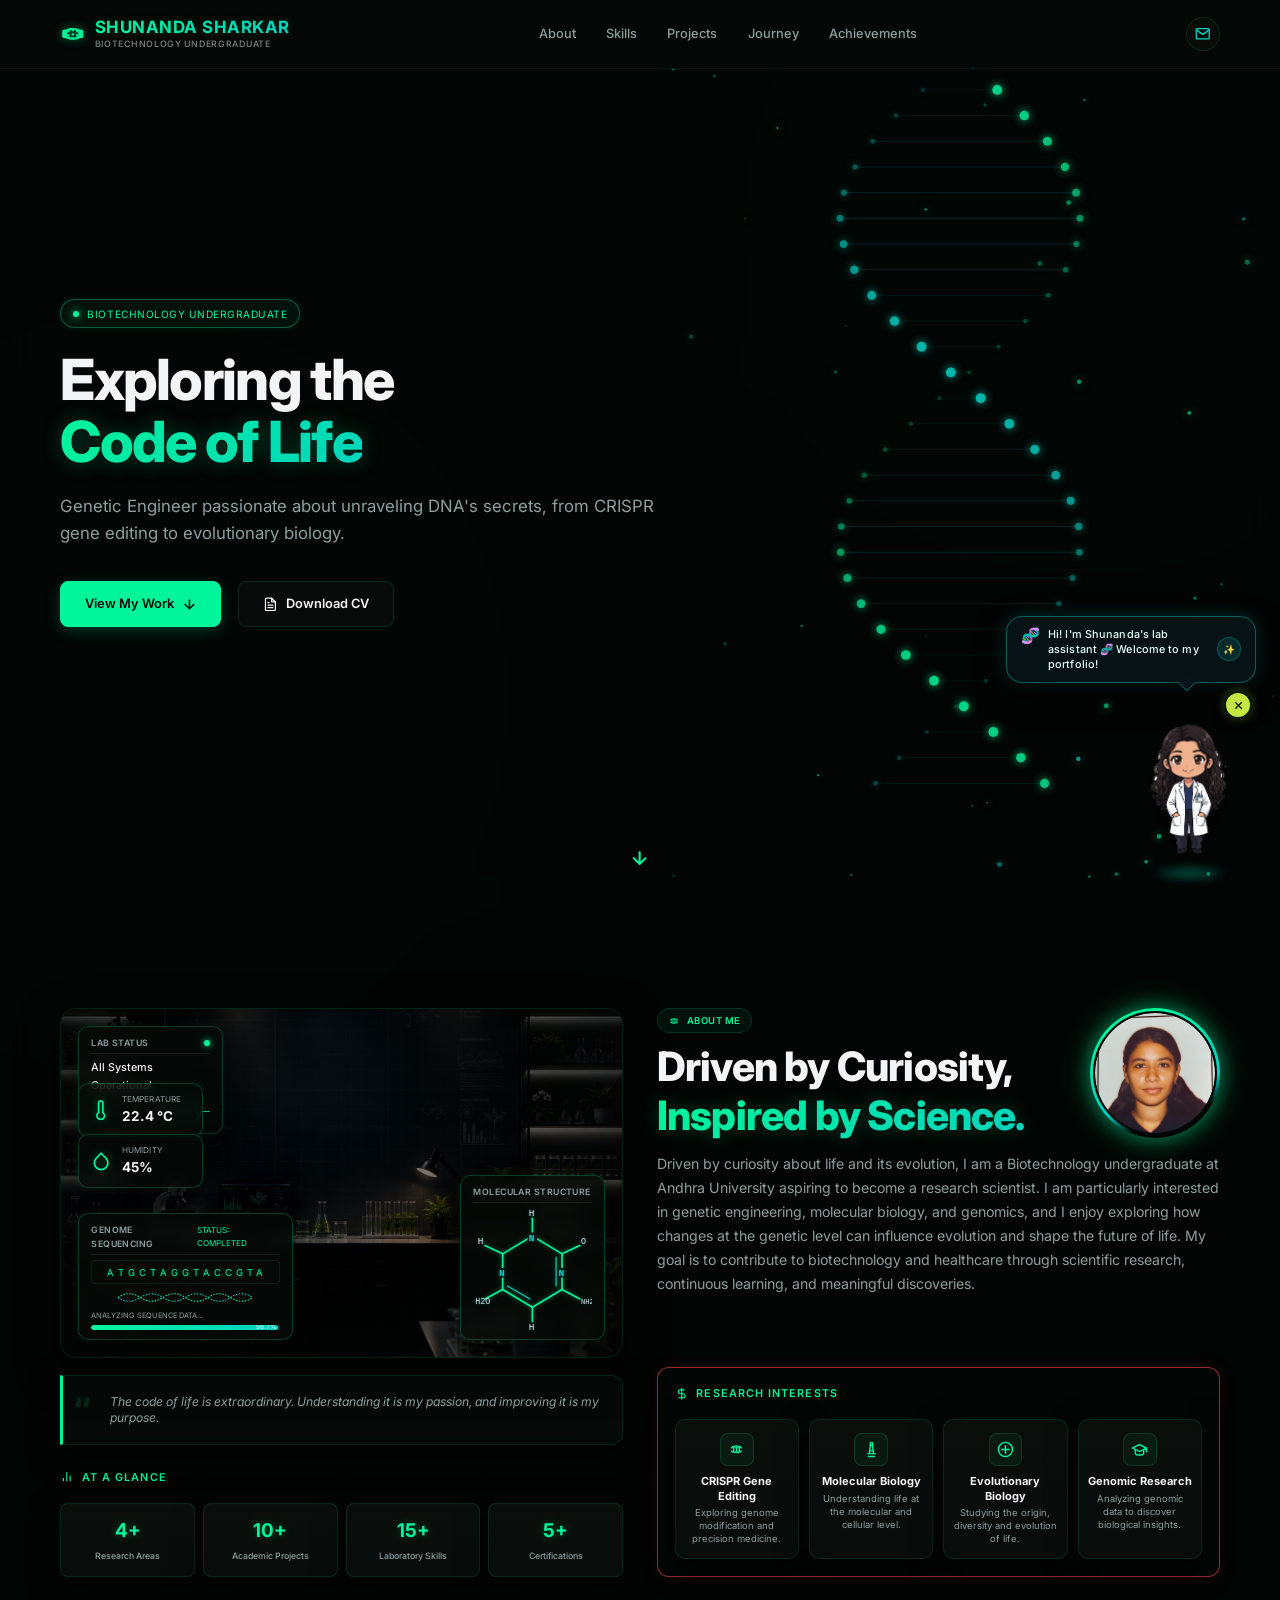
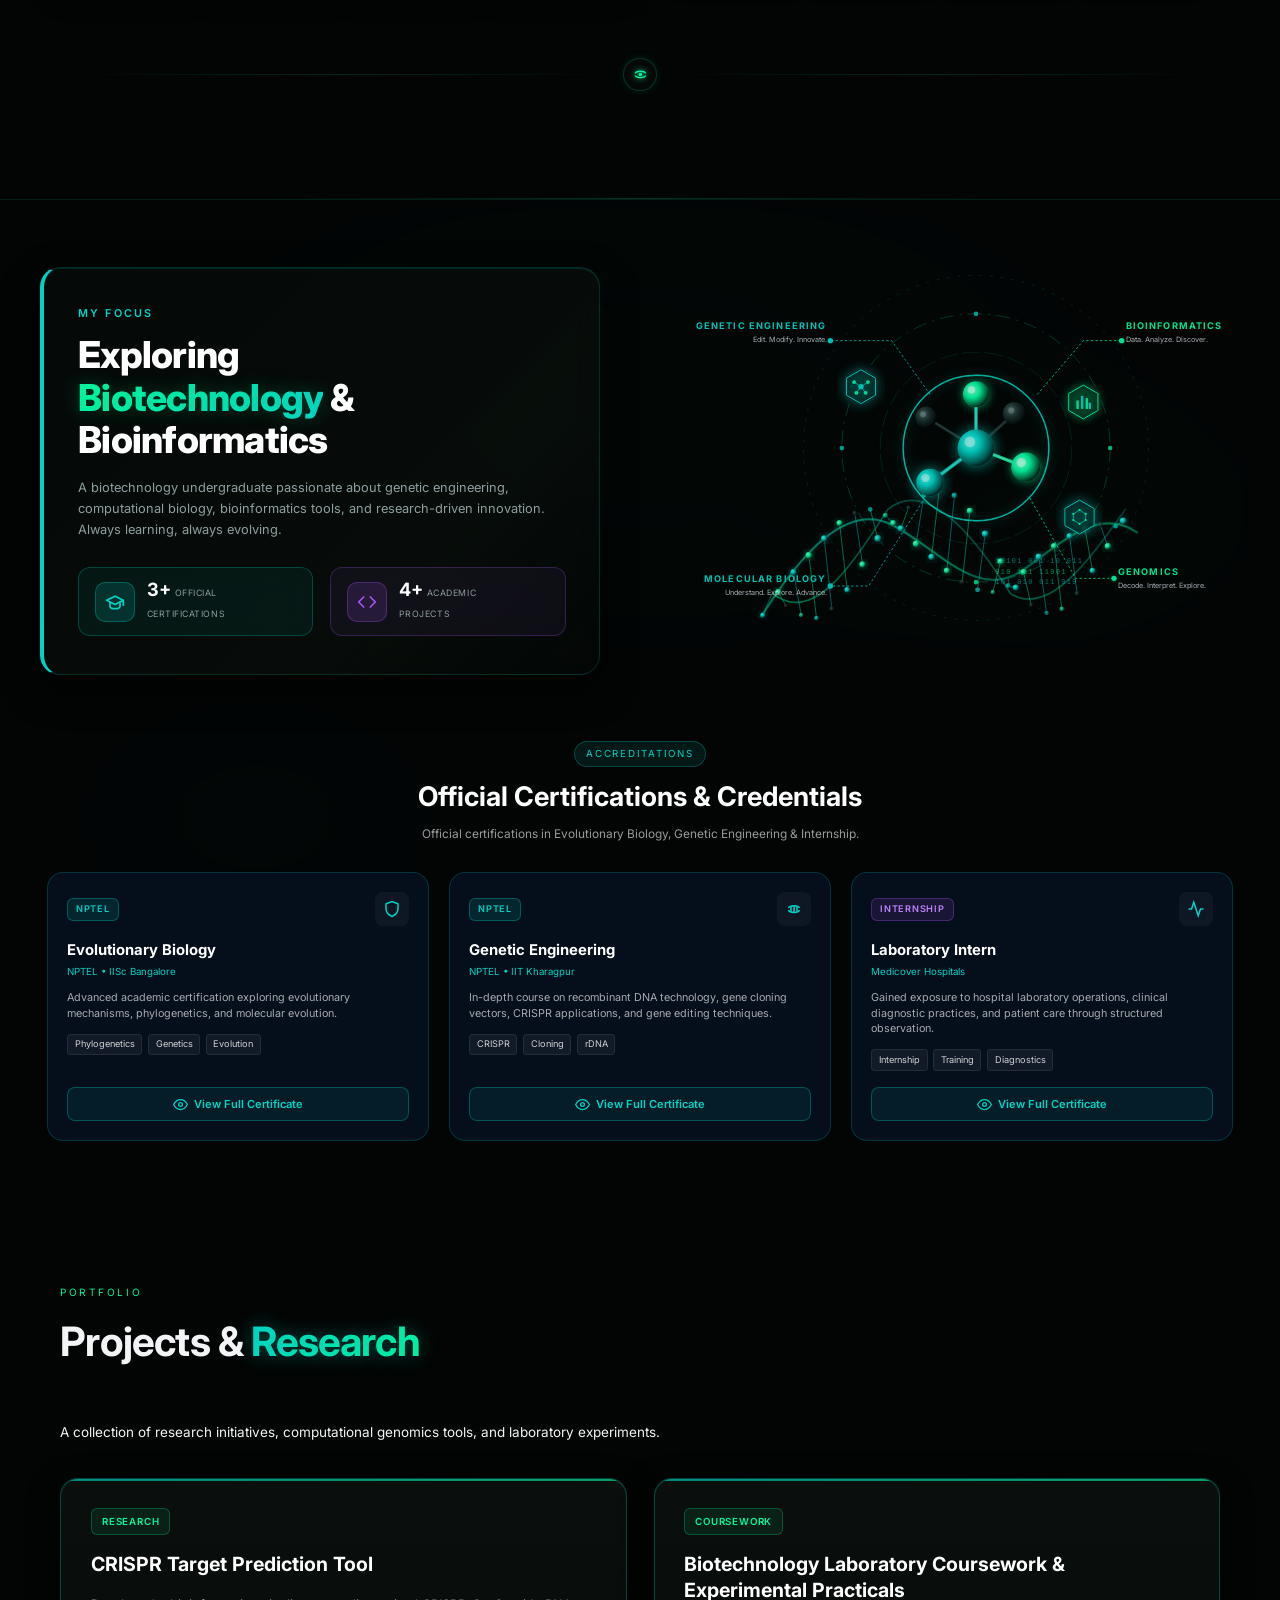
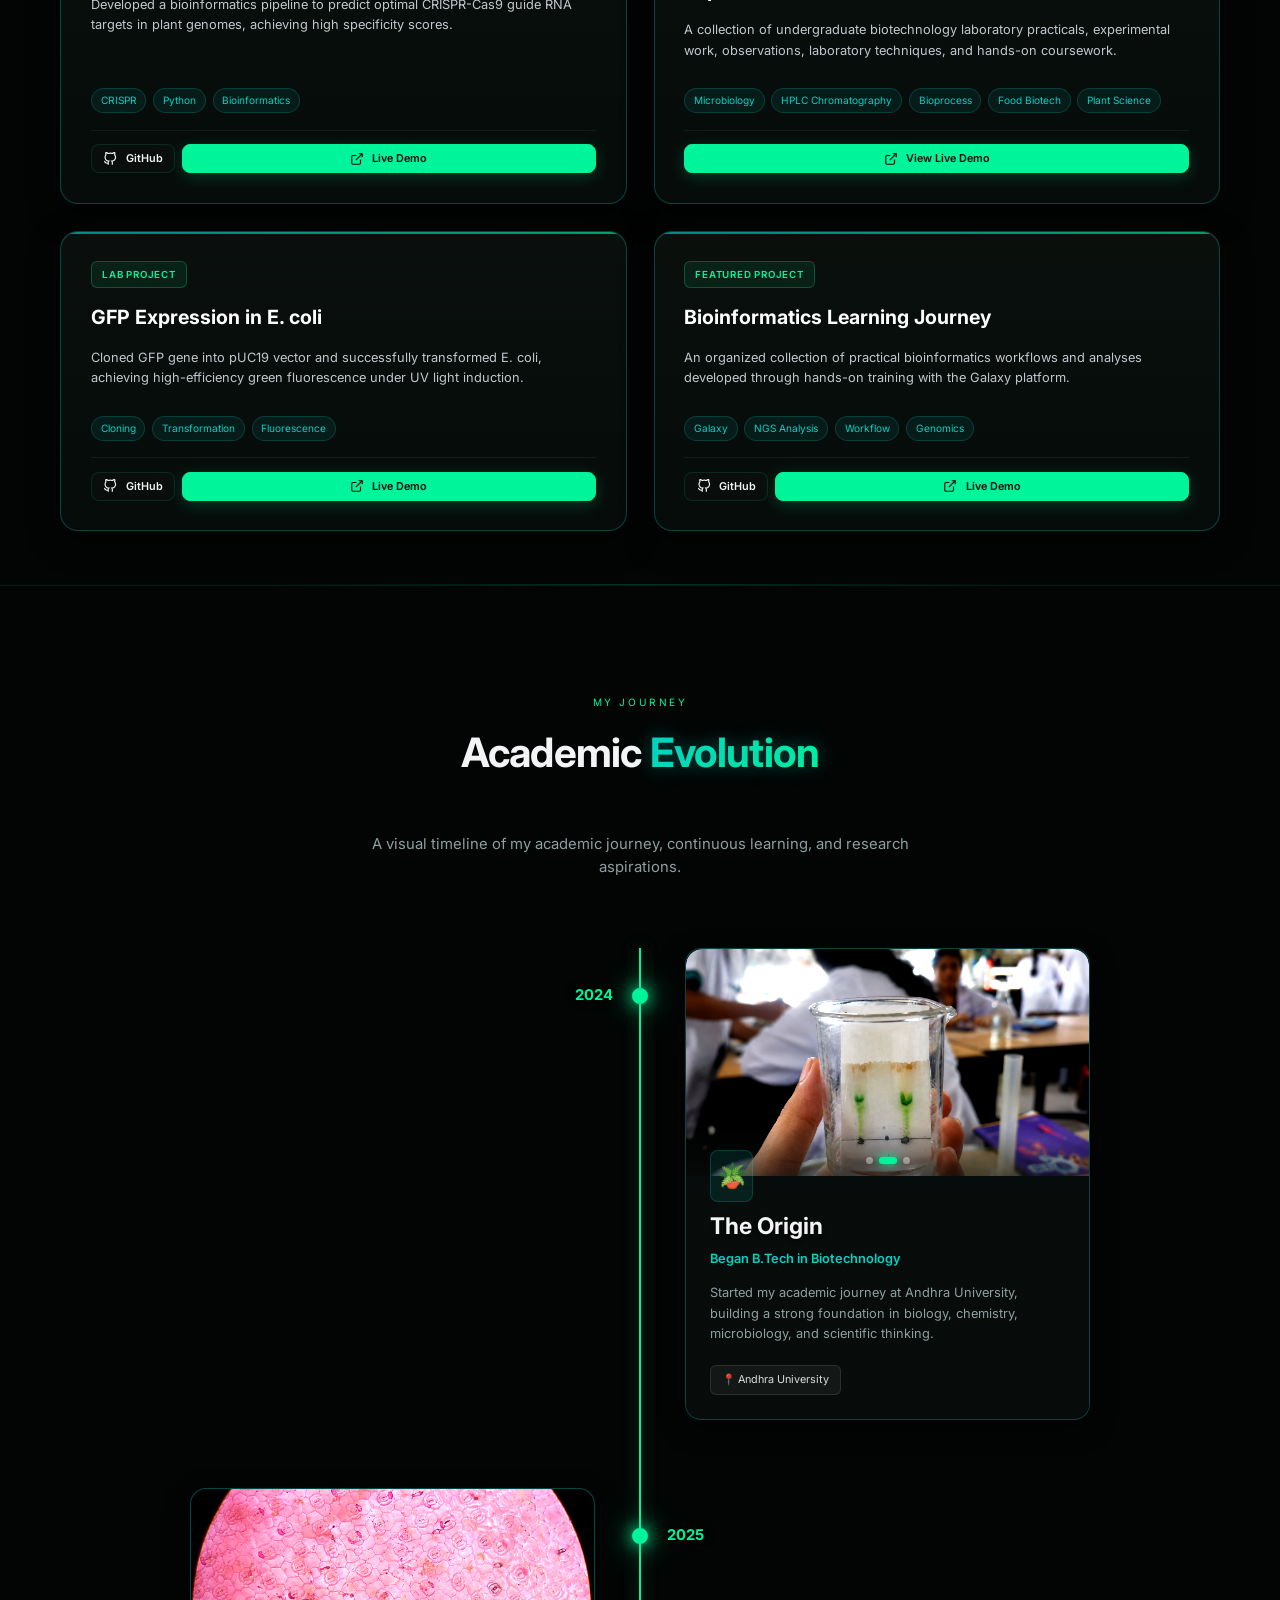
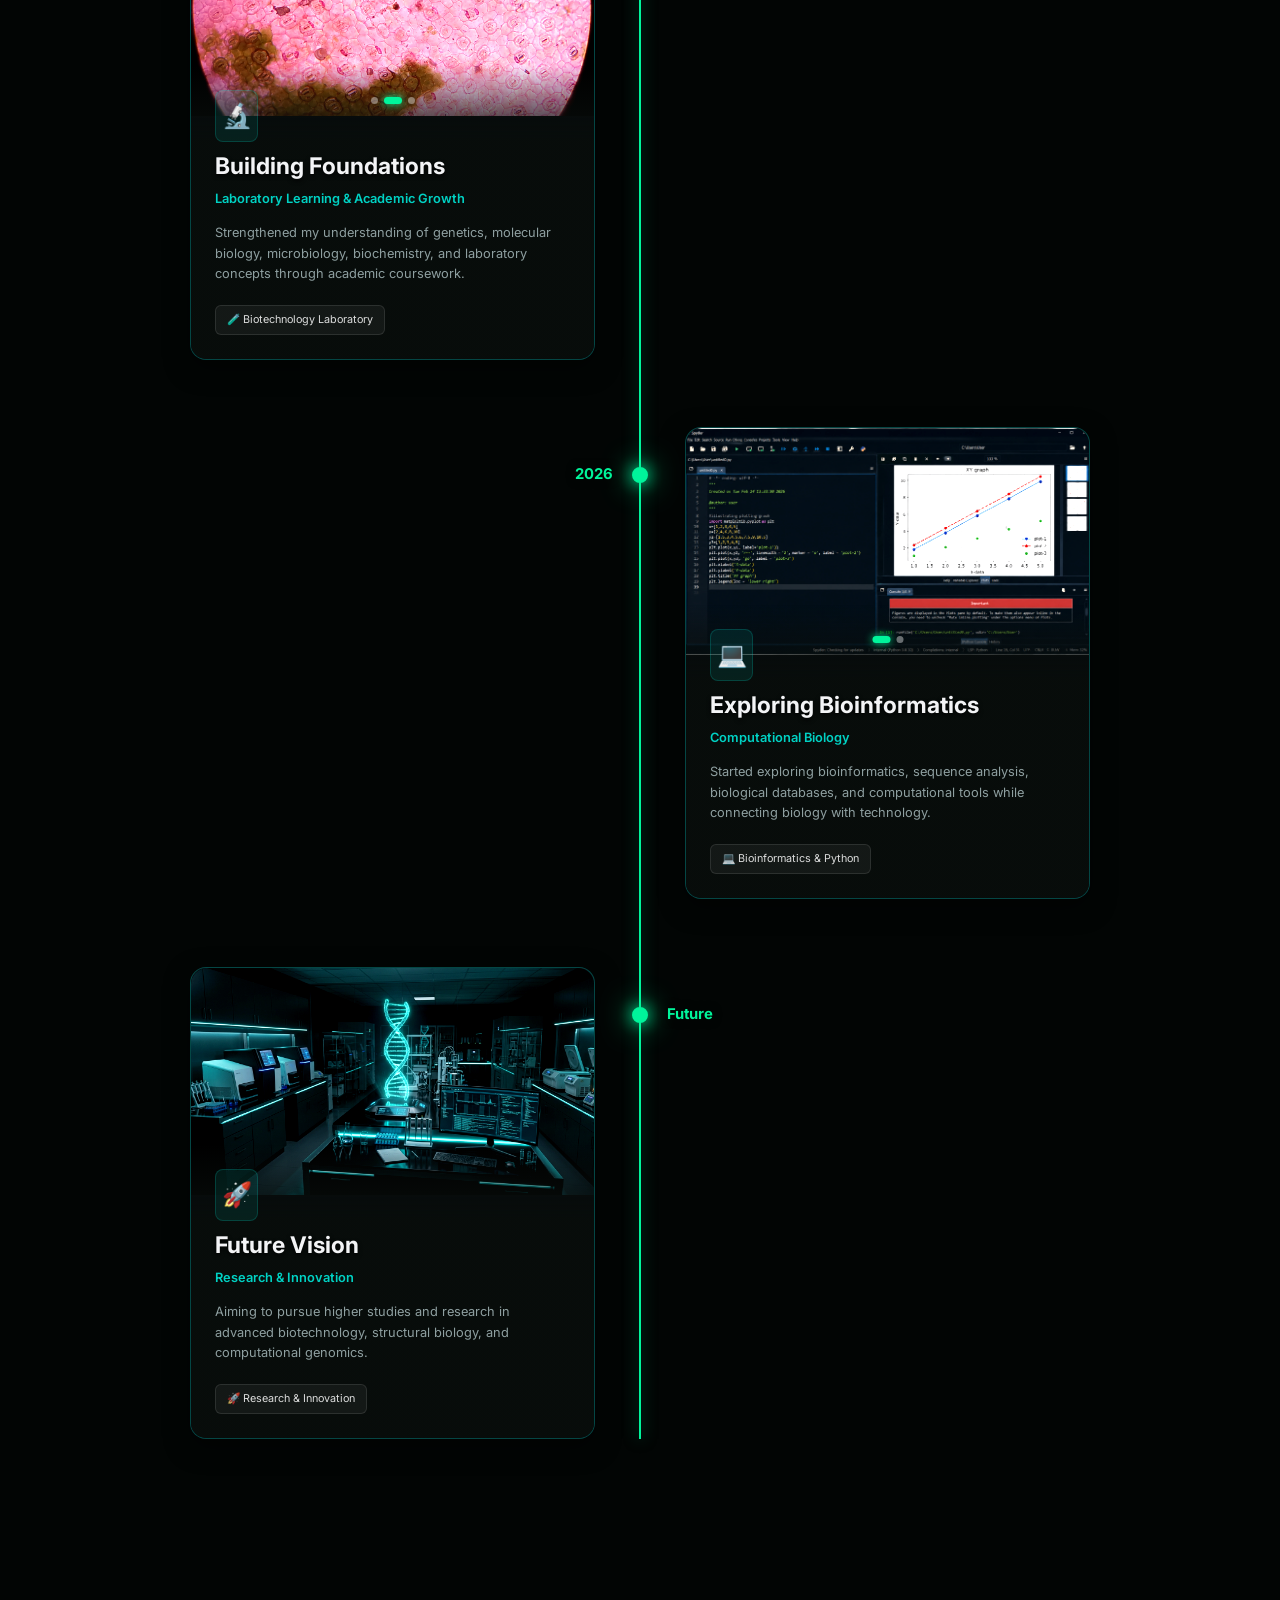
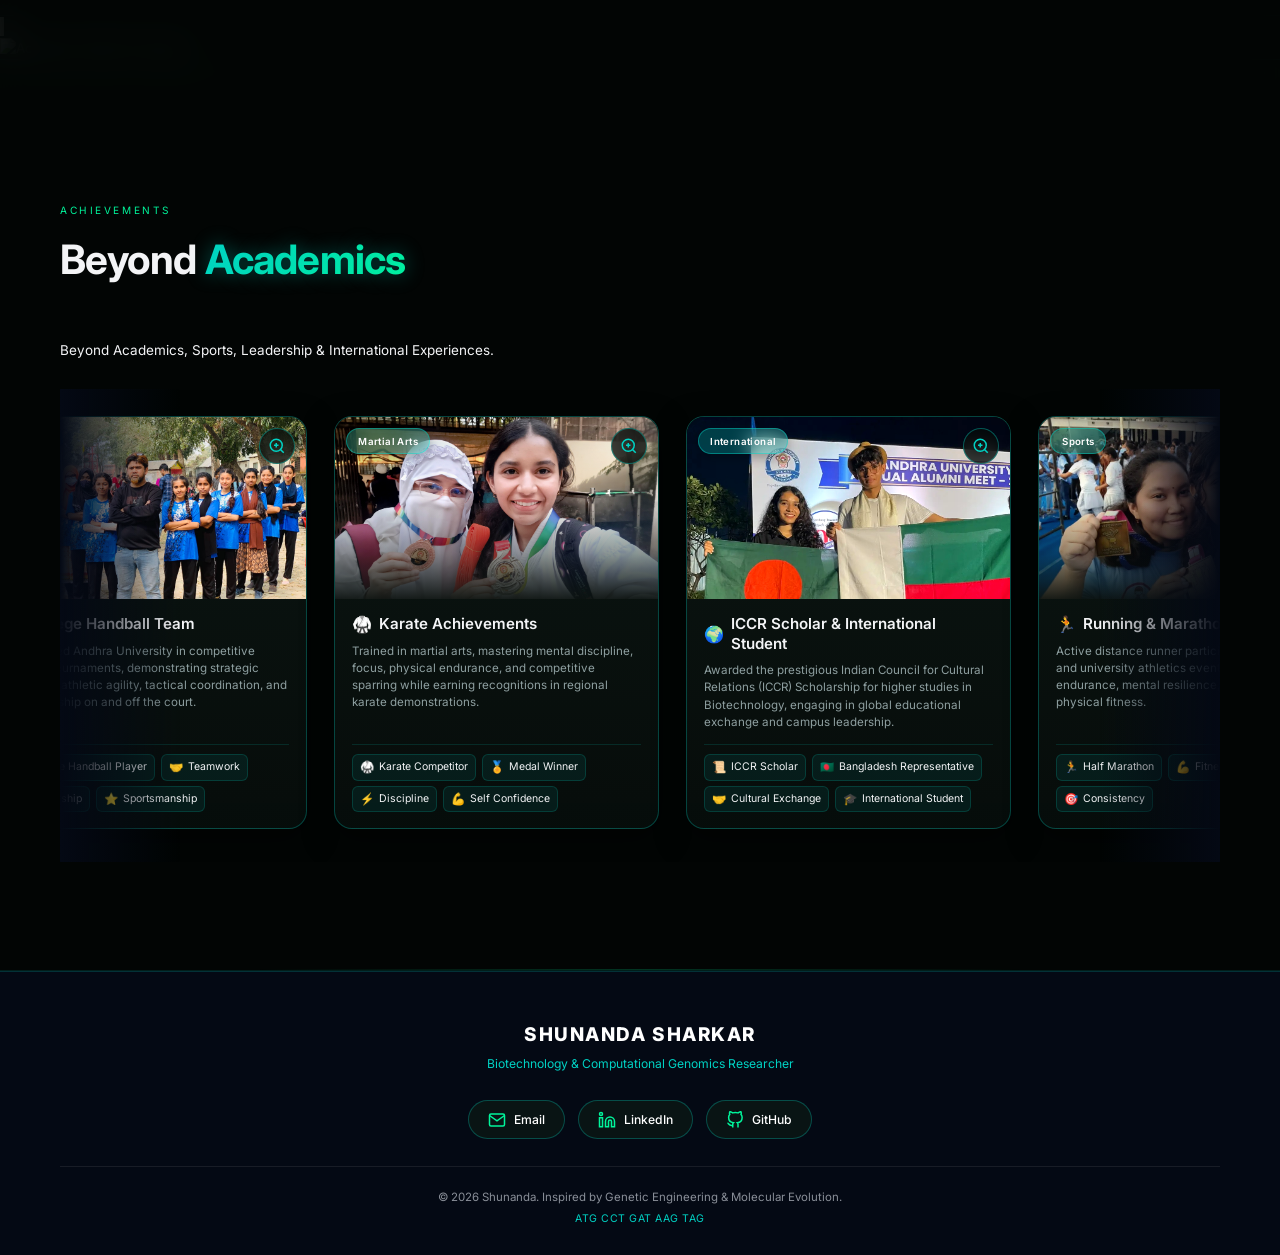
==== commit 41e6f2f8: "feat(avatar): make living lab avatar mobile responsive with safe area insets and touch tracking" ====
--- a/index.html
+++ b/index.html
@@ -27,7 +27,7 @@
 
   <!-- Stylesheet -->
   <link rel="stylesheet" href="https://cdnjs.cloudflare.com/ajax/libs/font-awesome/6.7.2/css/all.min.css">
-  <link rel="stylesheet" href="./style.css?v=12">
+  <link rel="stylesheet" href="./style.css?v=13">
 </head>
 
 <body>
@@ -1559,7 +1559,7 @@
   </button>
 
   <!-- App Logic -->
-  <script src="./app.js?v=12"></script>
+  <script src="./app.js?v=13"></script>
 </body>
 
 </html>
--- a/style.css
+++ b/style.css
@@ -5197,15 +5197,17 @@
 
 .corner-avatar-widget {
   position: fixed;
-  bottom: 22px;
-  right: 24px;
+  bottom: calc(20px + env(safe-area-inset-bottom, 0px));
+  right: calc(24px + env(safe-area-inset-right, 0px));
   z-index: 99990;
   display: flex;
   flex-direction: column;
   align-items: flex-end;
   pointer-events: none;
   font-family: var(--font-family-base, 'Inter', sans-serif);
-  transition: opacity 0.35s ease, transform 0.35s cubic-bezier(0.16, 1, 0.3, 1);
+  transition: opacity 0.35s ease, transform 0.35s cubic-bezier(0.16, 1, 0.3, 1), visibility 0.35s ease;
+  touch-action: manipulation;
+  -webkit-tap-highlight-color: transparent;
 }
 
 .corner-avatar-widget.minimized {
@@ -5214,10 +5216,22 @@
   pointer-events: none;
 }
 
+/* Hide avatar when mobile navigation or modals are active */
+body.nav-active .corner-avatar-widget,
+body.nav-active .avatar-dock-btn,
+body.lightbox-open .corner-avatar-widget,
+body.lightbox-open .avatar-dock-btn,
+body.cert-modal-open .corner-avatar-widget,
+body.cert-modal-open .avatar-dock-btn {
+  opacity: 0 !important;
+  pointer-events: none !important;
+  transform: translateY(20px) scale(0.8) !important;
+}
+
 /* ── Interactive Speech Bubble ── */
 .avatar-speech-bubble {
   position: relative;
-  max-width: 250px;
+  max-width: min(250px, calc(100vw - 48px));
   margin-bottom: 12px;
   background: rgba(8, 20, 26, 0.92);
   border: 1px solid rgba(0, 210, 196, 0.4);
@@ -5229,11 +5243,12 @@
   pointer-events: auto;
   opacity: 1;
   transform: translateY(0) scale(1);
-  transition: all 0.3s cubic-bezier(0.16, 1, 0.3, 1);
+  transition: opacity 0.3s cubic-bezier(0.16, 1, 0.3, 1), transform 0.3s cubic-bezier(0.16, 1, 0.3, 1);
   display: flex;
   align-items: center;
   justify-content: space-between;
   gap: 8px;
+  word-break: break-word;
 }
 
 .avatar-speech-bubble.bubble-hidden {
@@ -5246,6 +5261,8 @@
   display: flex;
   align-items: flex-start;
   gap: 8px;
+  flex: 1;
+  min-width: 0;
 }
 
 .avatar-bubble-icon {
@@ -5261,6 +5278,7 @@
   color: #e6fffa;
   line-height: 1.4;
   letter-spacing: 0.01em;
+  word-wrap: break-word;
 }
 
 .avatar-bubble-actions {
@@ -5270,11 +5288,12 @@
 }
 
 .avatar-bubble-btn {
+  position: relative;
   background: rgba(0, 210, 196, 0.12);
   border: 1px solid rgba(0, 210, 196, 0.3);
   color: #00f59b;
-  width: 22px;
-  height: 22px;
+  width: 24px;
+  height: 24px;
   border-radius: 50%;
   font-size: 0.72rem;
   cursor: pointer;
@@ -5282,6 +5301,19 @@
   align-items: center;
   justify-content: center;
   transition: all 0.2s ease;
+  touch-action: manipulation;
+  -webkit-tap-highlight-color: transparent;
+}
+
+/* Expanded touch hit area for mobile thumb tapping */
+.avatar-bubble-btn::after {
+  content: '';
+  position: absolute;
+  top: -8px;
+  left: -8px;
+  right: -8px;
+  bottom: -8px;
+  border-radius: 50%;
 }
 
 .avatar-bubble-btn:hover {
@@ -5291,16 +5323,21 @@
   box-shadow: 0 0 10px rgba(0, 210, 196, 0.6);
 }
 
+.avatar-bubble-btn:active {
+  transform: scale(0.92);
+}
+
 .avatar-bubble-tail {
   position: absolute;
   bottom: -7px;
-  right: 50px;
+  right: 62px;
   width: 12px;
   height: 12px;
   background: rgba(8, 20, 26, 0.92);
   border-right: 1px solid rgba(0, 210, 196, 0.4);
   border-bottom: 1px solid rgba(0, 210, 196, 0.4);
   transform: rotate(45deg);
+  pointer-events: none;
 }
 
 /* ── Avatar Stage & Character Rig ── */
@@ -5316,10 +5353,16 @@
   -webkit-user-select: none;
   animation: avatarTorsoBreathe 4.5s ease-in-out infinite;
   transition: transform 0.2s cubic-bezier(0.16, 1, 0.3, 1);
+  touch-action: manipulation;
+  -webkit-tap-highlight-color: transparent;
 }
 
 .avatar-stage:hover {
   transform: translateY(-3px);
+}
+
+.avatar-stage:active {
+  transform: translateY(-1px) scale(0.98);
 }
 
 .avatar-stage:focus-visible {
@@ -5356,6 +5399,7 @@
   filter: drop-shadow(0 8px 20px rgba(0, 0, 0, 0.55));
   backface-visibility: hidden;
   -webkit-backface-visibility: hidden;
+  pointer-events: none;
 }
 
 /* ── Section Hand Prop Layer ── */
@@ -5370,6 +5414,7 @@
   transform: translateY(6px) scale(0.95);
   transition: opacity 0.35s cubic-bezier(0.16, 1, 0.3, 1), transform 0.35s cubic-bezier(0.16, 1, 0.3, 1);
   filter: drop-shadow(0 6px 14px rgba(0, 0, 0, 0.55));
+  pointer-events: none;
 }
 
 .avatar-prop-img.prop-active {
@@ -5398,9 +5443,9 @@
 .avatar-ctrl-btn.avatar-close-btn {
   position: absolute;
   top: -4px;
-  right: 6px;
-  width: 26px;
-  height: 26px;
+  right: 4px;
+  width: 28px;
+  height: 28px;
   border-radius: 50%;
   background: #c6e644;
   border: 2px solid #071912;
@@ -5413,6 +5458,19 @@
   z-index: 10;
   transition: all 0.2s cubic-bezier(0.16, 1, 0.3, 1);
   outline: none;
+  touch-action: manipulation;
+  -webkit-tap-highlight-color: transparent;
+}
+
+/* Accessible mobile touch hit target (minimum 44x44px target) */
+.avatar-ctrl-btn.avatar-close-btn::after {
+  content: '';
+  position: absolute;
+  top: -8px;
+  left: -8px;
+  right: -8px;
+  bottom: -8px;
+  border-radius: 50%;
 }
 
 .avatar-ctrl-btn.avatar-close-btn:hover {
@@ -5421,11 +5479,15 @@
   box-shadow: 0 4px 16px rgba(198, 230, 68, 0.7);
 }
 
+.avatar-ctrl-btn.avatar-close-btn:active {
+  transform: scale(0.92);
+}
+
 /* ── Minimized Floating Dock Badge ── */
 .avatar-dock-btn {
   position: fixed;
-  bottom: 22px;
-  right: 24px;
+  bottom: calc(20px + env(safe-area-inset-bottom, 0px));
+  right: calc(24px + env(safe-area-inset-right, 0px));
   z-index: 99990;
   background: rgba(8, 20, 26, 0.92);
   border: 1px solid rgba(0, 245, 155, 0.45);
@@ -5444,6 +5506,8 @@
   font-weight: 600;
   transition: all 0.3s cubic-bezier(0.16, 1, 0.3, 1);
   animation: avatarDockEntrance 0.4s cubic-bezier(0.16, 1, 0.3, 1);
+  touch-action: manipulation;
+  -webkit-tap-highlight-color: transparent;
 }
 
 .avatar-dock-btn:hover {
@@ -5451,6 +5515,10 @@
   border-color: #00f59b;
   background: rgba(12, 30, 38, 0.96);
   box-shadow: 0 12px 30px rgba(0, 0, 0, 0.75), 0 0 25px rgba(0, 245, 155, 0.5);
+}
+
+.avatar-dock-btn:active {
+  transform: translateY(-1px) scale(0.96);
 }
 
 .dock-badge-pulse {
@@ -5523,39 +5591,256 @@
   to { opacity: 1; transform: translateY(0) scale(1); }
 }
 
-/* ── Mobile Viewports ── */
+/* ==========================================================================
+   RESPONSIVE BREAKPOINTS FOR AVATAR
+   ========================================================================== */
+
+/* ── Tablet Viewports (769px - 1024px) ── */
+@media (max-width: 1024px) and (min-width: 769px) {
+  .corner-avatar-widget {
+    bottom: calc(18px + env(safe-area-inset-bottom, 0px));
+    right: calc(20px + env(safe-area-inset-right, 0px));
+  }
+
+  .avatar-stage {
+    width: 118px;
+    height: 162px;
+  }
+
+  .avatar-shadow-pod {
+    width: 65px;
+    height: 12px;
+  }
+
+  .avatar-speech-bubble {
+    max-width: min(230px, calc(100vw - 40px));
+    font-size: 0.78rem;
+    padding: 9px 12px;
+  }
+
+  .avatar-bubble-tail {
+    right: 54px;
+  }
+
+  .avatar-dock-btn {
+    bottom: calc(18px + env(safe-area-inset-bottom, 0px));
+    right: calc(20px + env(safe-area-inset-right, 0px));
+  }
+}
+
+/* ── Standard Mobile Viewports (<= 768px) ── */
 @media (max-width: 768px) {
   .corner-avatar-widget {
-    bottom: 16px;
-    right: 16px;
+    bottom: calc(14px + env(safe-area-inset-bottom, 0px));
+    right: calc(14px + env(safe-area-inset-right, 0px));
   }
 
   .avatar-stage {
-    width: 110px;
-    height: 155px;
+    width: 92px;
+    height: 128px;
+  }
+
+  .avatar-shadow-pod {
+    width: 52px;
+    height: 10px;
+    filter: blur(3px);
   }
 
   .avatar-speech-bubble {
-    max-width: 210px;
+    max-width: min(220px, calc(100vw - 28px));
+    font-size: 0.74rem;
+    padding: 7px 11px;
+    margin-bottom: 8px;
+    border-radius: 14px;
+    box-shadow: 0 8px 24px rgba(0, 0, 0, 0.7), 0 0 14px rgba(0, 210, 196, 0.2);
+  }
+
+  .avatar-speech-bubble.scrolling-dim {
+    opacity: 0.25;
+    transform: translateY(4px) scale(0.96);
+    pointer-events: none;
+  }
+
+  .avatar-bubble-icon {
+    font-size: 1.05rem;
+  }
+
+  .avatar-bubble-text {
+    font-size: 0.73rem;
+    line-height: 1.35;
+  }
+
+  .avatar-bubble-tail {
+    right: 41px;
+    bottom: -6px;
+    width: 10px;
+    height: 10px;
+  }
+
+  .avatar-ctrl-btn.avatar-close-btn {
+    width: 24px;
+    height: 24px;
+    top: -4px;
+    right: 2px;
+  }
+
+  .avatar-dock-btn {
+    bottom: calc(14px + env(safe-area-inset-bottom, 0px));
+    right: calc(14px + env(safe-area-inset-right, 0px));
+    padding: 7px 14px 7px 10px;
+    font-size: 0.8rem;
+  }
+}
+
+/* ── Compact Mobile Viewports (<= 480px) ── */
+@media (max-width: 480px) {
+  .corner-avatar-widget {
+    bottom: calc(10px + env(safe-area-inset-bottom, 0px));
+    right: calc(10px + env(safe-area-inset-right, 0px));
+  }
+
+  .avatar-stage {
+    width: 80px;
+    height: 112px;
+  }
+
+  .avatar-shadow-pod {
+    width: 44px;
+    height: 8px;
+    filter: blur(2.5px);
+  }
+
+  .avatar-speech-bubble {
+    max-width: min(200px, calc(100vw - 20px));
+    font-size: 0.70rem;
+    padding: 6px 9px;
+    margin-bottom: 6px;
+    border-radius: 12px;
+    gap: 6px;
+  }
+
+  .avatar-bubble-icon {
+    font-size: 0.95rem;
+  }
+
+  .avatar-bubble-text {
+    font-size: 0.70rem;
+    line-height: 1.3;
+  }
+
+  .avatar-bubble-tail {
+    right: 35px;
+    bottom: -5px;
+    width: 9px;
+    height: 9px;
+  }
+
+  .avatar-bubble-btn {
+    width: 22px;
+    height: 22px;
+    font-size: 0.65rem;
+  }
+
+  .avatar-ctrl-btn.avatar-close-btn {
+    width: 22px;
+    height: 22px;
+    top: -3px;
+    right: 1px;
+  }
+
+  .avatar-dock-btn {
+    bottom: calc(10px + env(safe-area-inset-bottom, 0px));
+    right: calc(10px + env(safe-area-inset-right, 0px));
+    padding: 6px 12px 6px 8px;
     font-size: 0.75rem;
-    padding: 8px 12px;
+  }
+
+  .dock-icon {
+    font-size: 1rem;
+    margin-left: 4px;
+  }
+}
+
+/* ── Ultra-Compact / Fold Screen Viewports (<= 360px) ── */
+@media (max-width: 360px) {
+  .corner-avatar-widget {
+    bottom: calc(8px + env(safe-area-inset-bottom, 0px));
+    right: calc(8px + env(safe-area-inset-right, 0px));
+  }
+
+  .avatar-stage {
+    width: 70px;
+    height: 98px;
+  }
+
+  .avatar-shadow-pod {
+    width: 38px;
+    height: 7px;
+  }
+
+  .avatar-speech-bubble {
+    max-width: calc(100vw - 16px);
+    font-size: 0.68rem;
+    padding: 5px 8px;
+    margin-bottom: 5px;
+    border-radius: 10px;
   }
 
   .avatar-bubble-tail {
-    right: 40px;
+    right: 30px;
   }
 
   .avatar-dock-btn {
-    bottom: 16px;
-    right: 16px;
-    padding: 6px 12px 6px 10px;
-    font-size: 0.78rem;
+    bottom: calc(8px + env(safe-area-inset-bottom, 0px));
+    right: calc(8px + env(safe-area-inset-right, 0px));
+    padding: 5px 10px 5px 7px;
+    font-size: 0.72rem;
+  }
+}
+
+/* ── Mobile Landscape Viewports (max-height: 520px) ── */
+@media (max-height: 520px) and (orientation: landscape) {
+  .corner-avatar-widget {
+    bottom: calc(8px + env(safe-area-inset-bottom, 0px));
+    right: calc(12px + env(safe-area-inset-right, 0px));
+  }
+
+  .avatar-stage {
+    width: 65px;
+    height: 90px;
+  }
+
+  .avatar-shadow-pod {
+    width: 36px;
+    height: 6px;
+  }
+
+  .avatar-speech-bubble {
+    max-width: 190px;
+    font-size: 0.68rem;
+    padding: 4px 8px;
+    margin-bottom: 4px;
+    border-radius: 10px;
+  }
+
+  .avatar-bubble-tail {
+    right: 28px;
+    bottom: -5px;
+    width: 8px;
+    height: 8px;
+  }
+
+  .avatar-dock-btn {
+    bottom: calc(8px + env(safe-area-inset-bottom, 0px));
+    right: calc(12px + env(safe-area-inset-right, 0px));
+    padding: 4px 10px 4px 7px;
+    font-size: 0.72rem;
   }
 }
 
 @media (prefers-reduced-motion: reduce) {
   .avatar-stage,
-  .avatar-head-layer,
+  .avatar-character-layer,
   .avatar-shadow-pod,
   .dock-badge-pulse {
     animation: none !important;
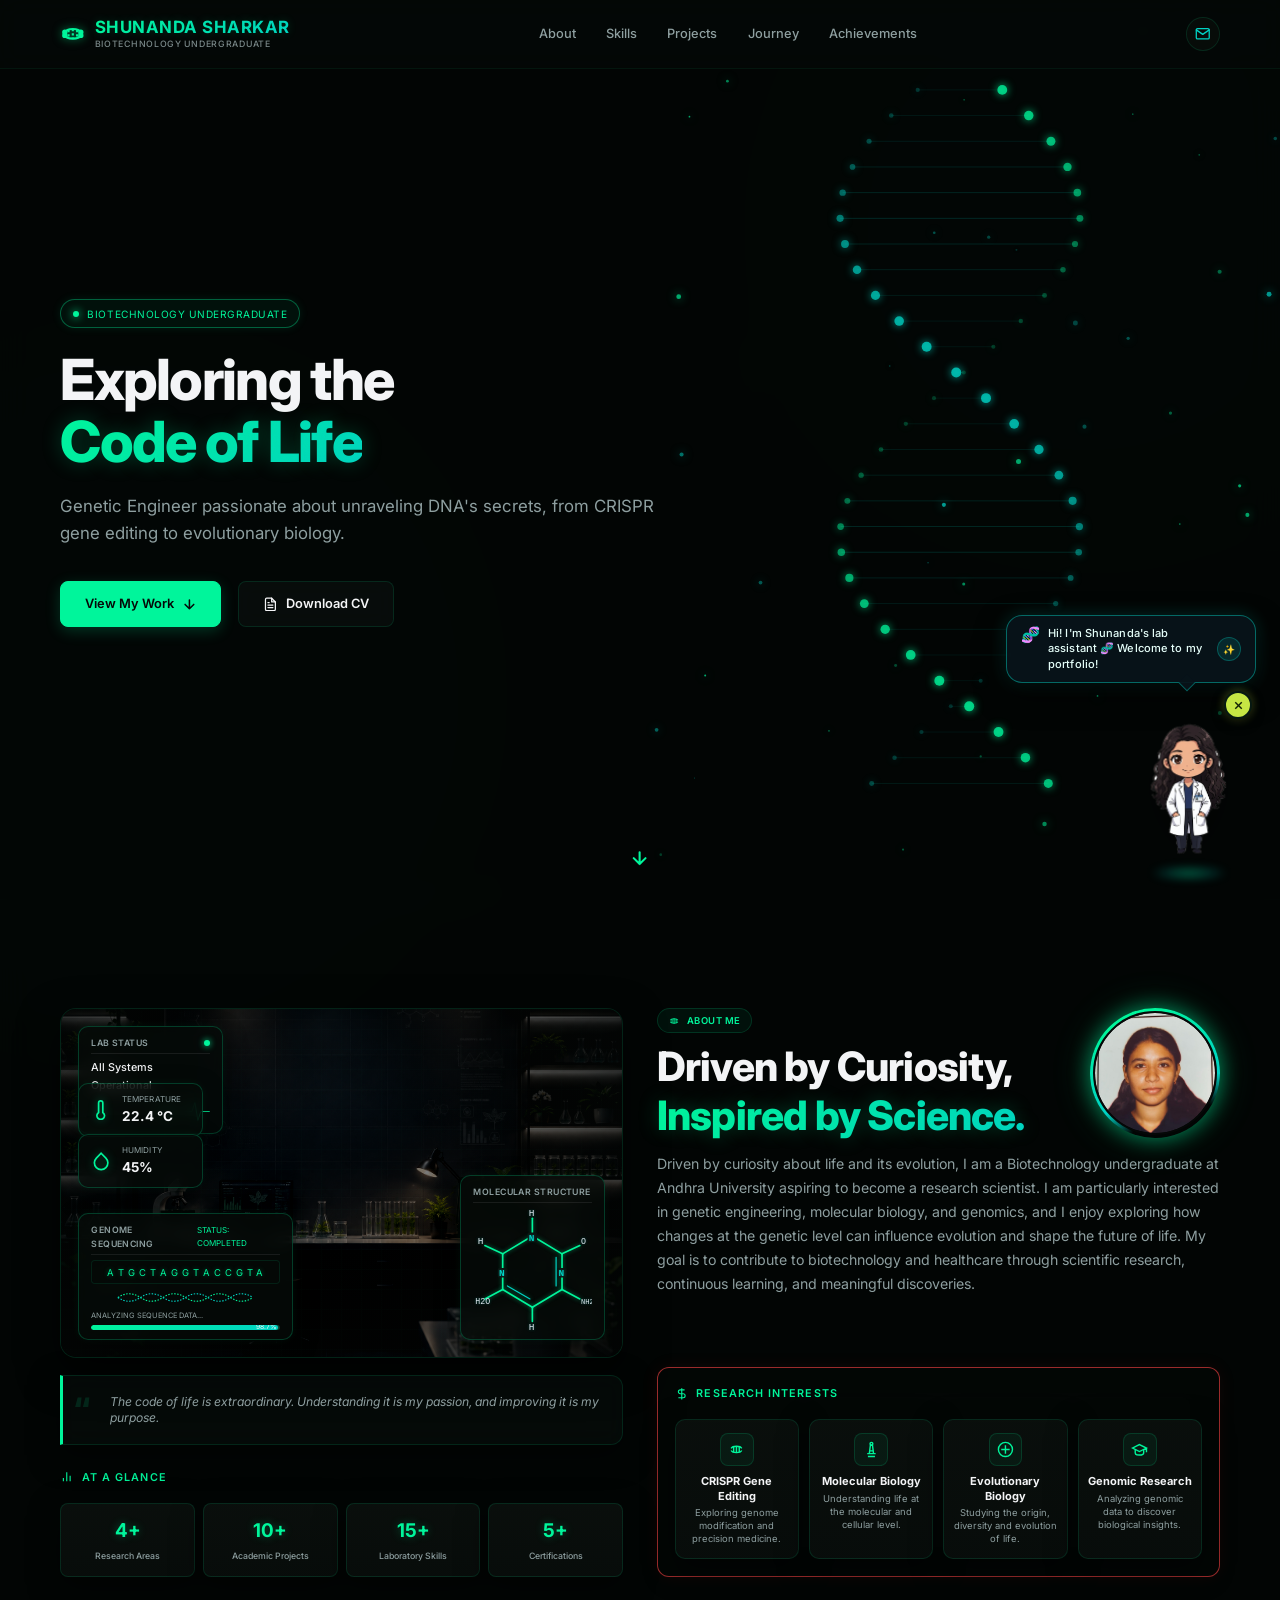
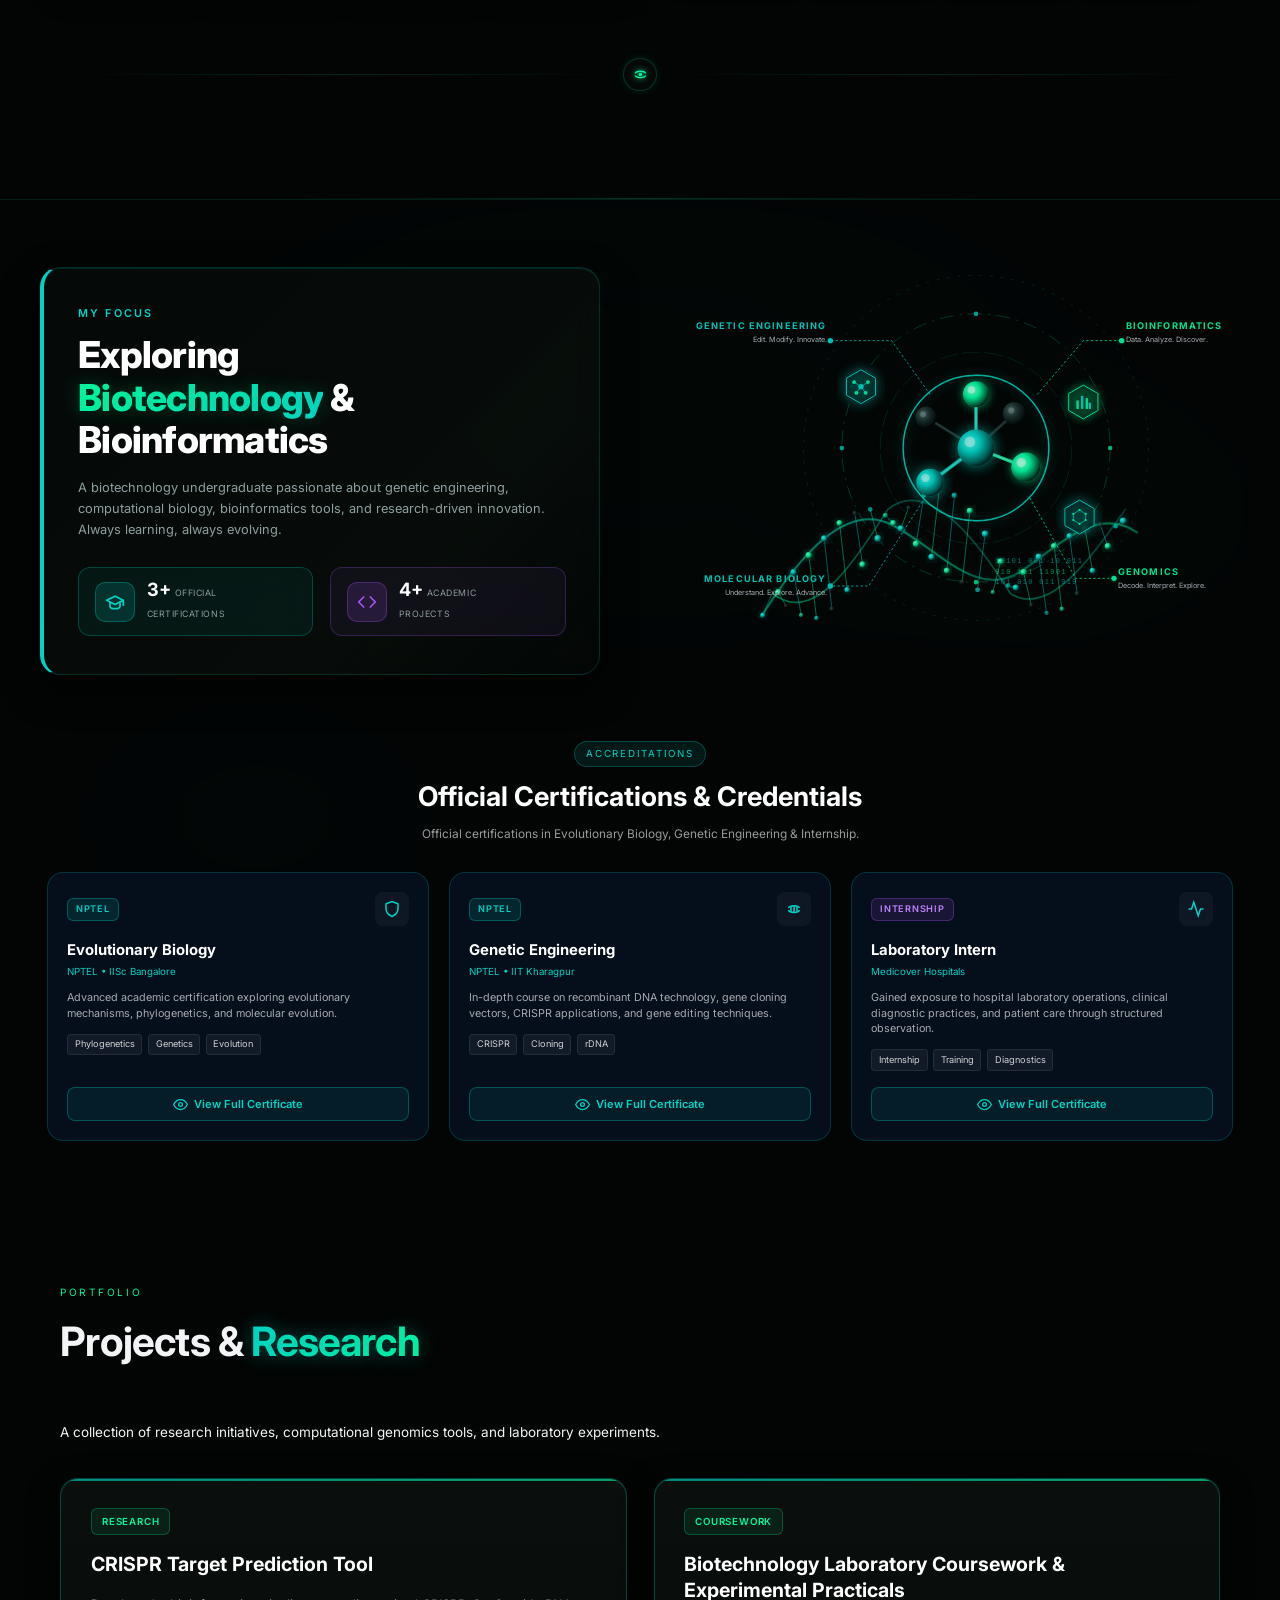
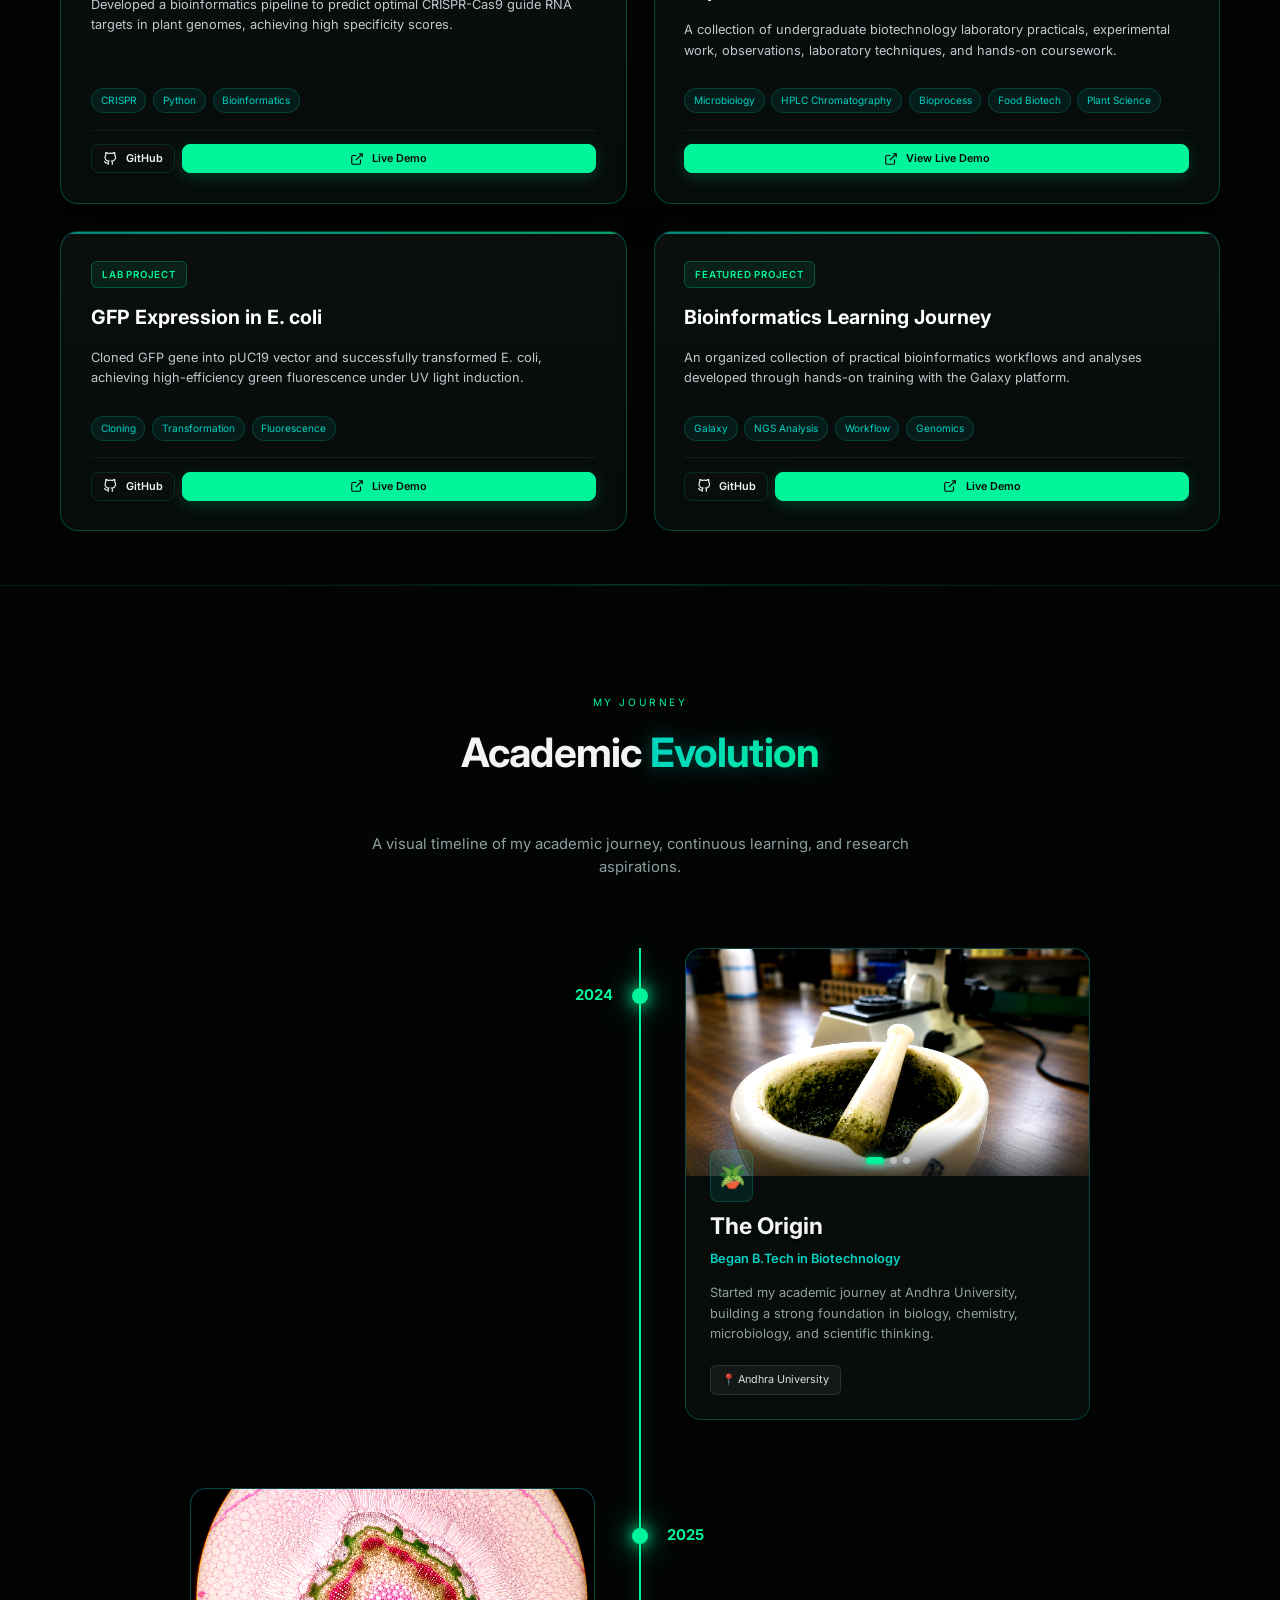
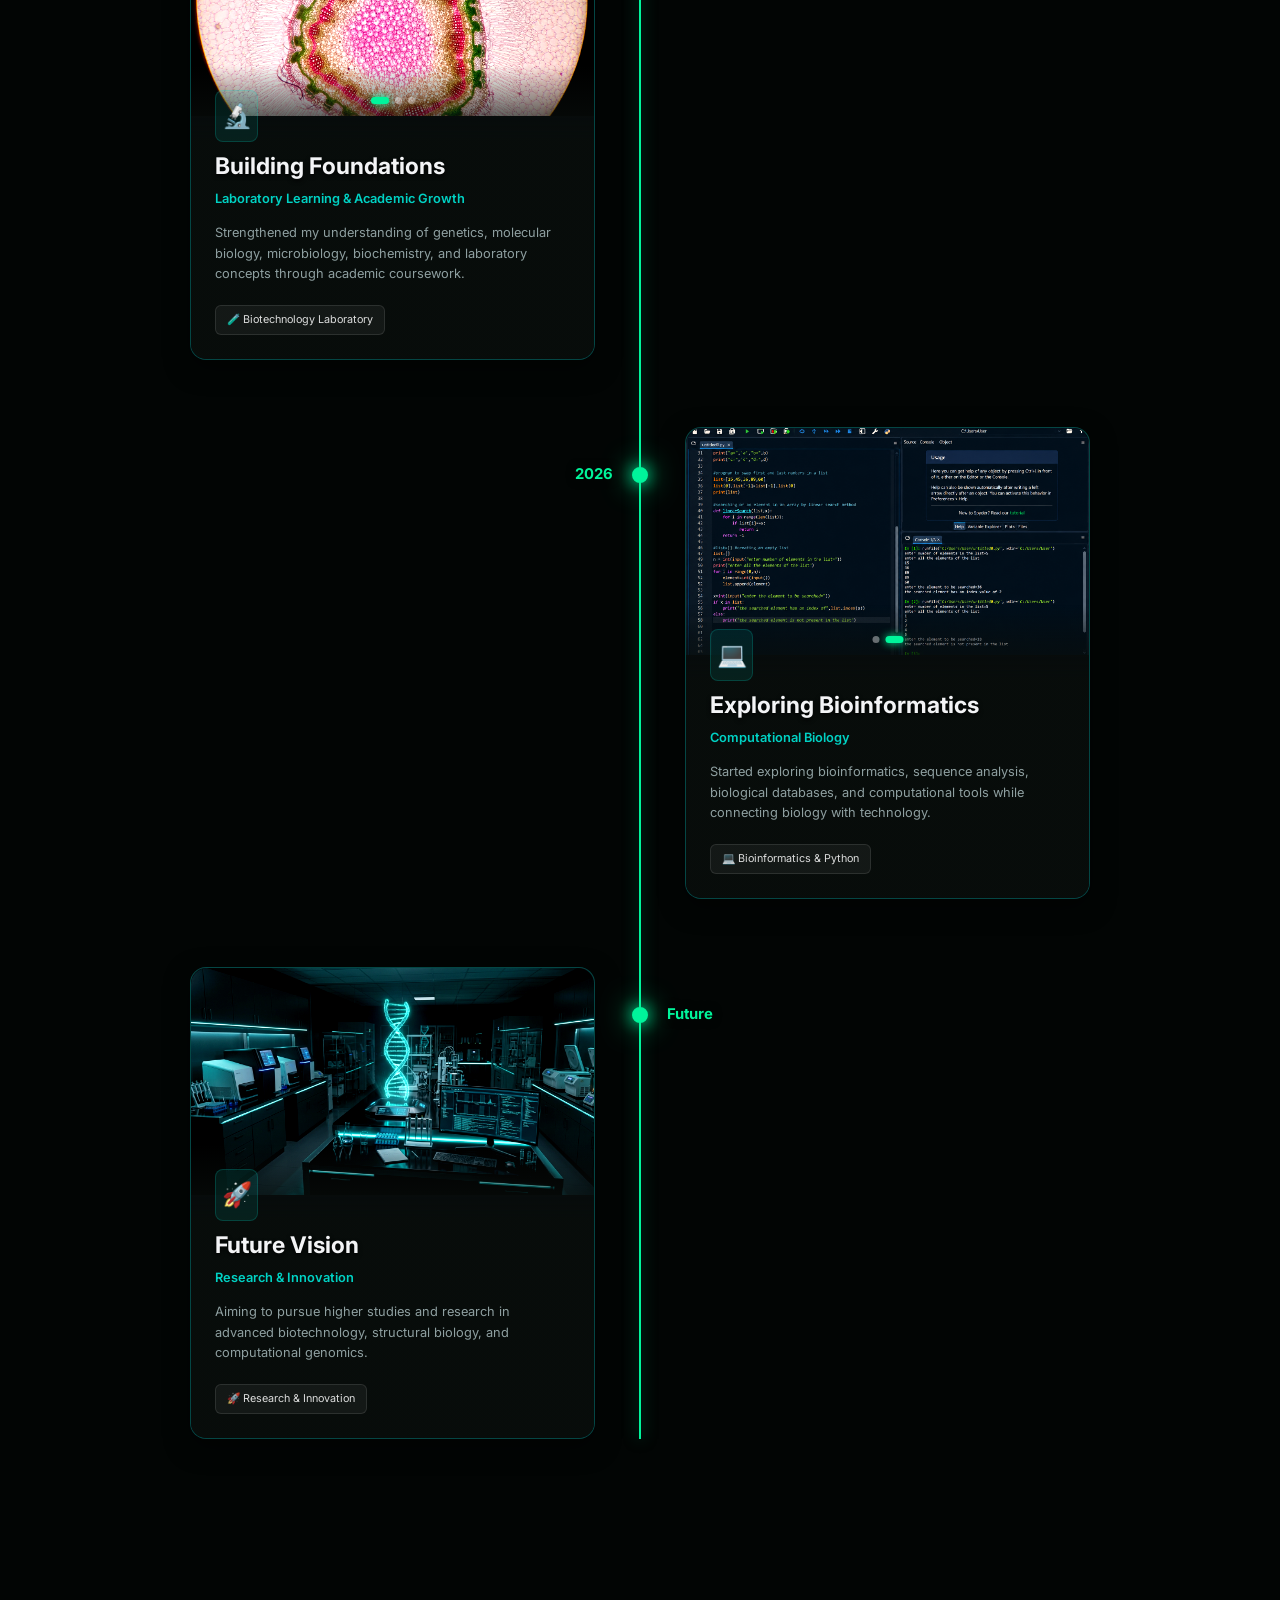
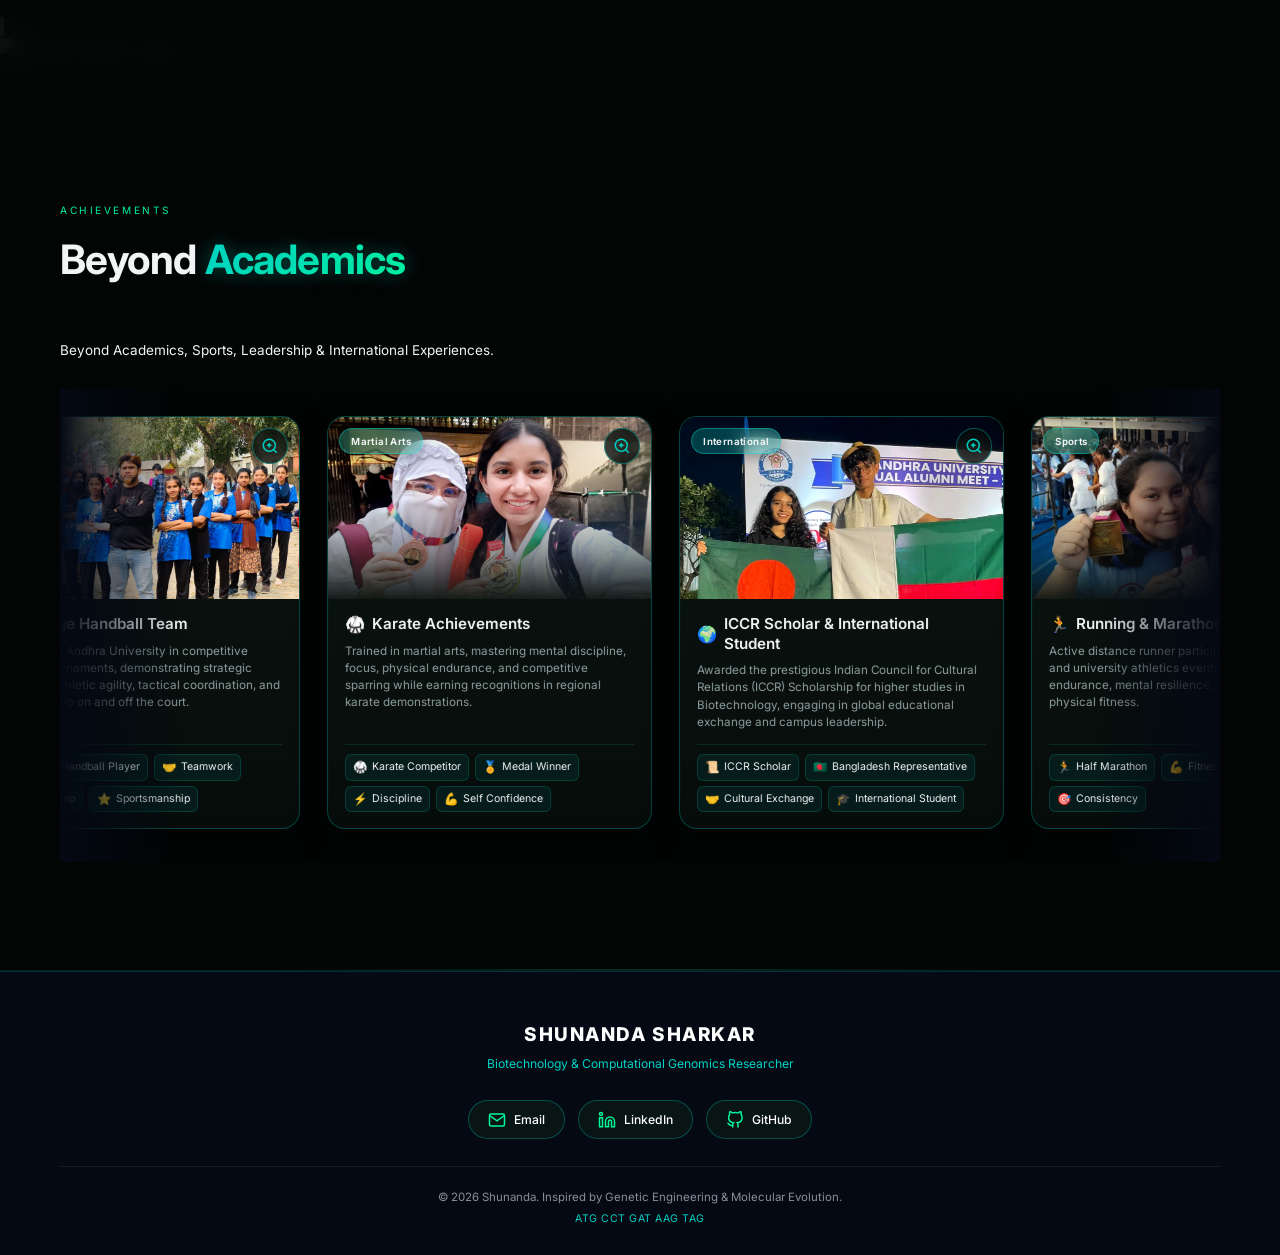
==== commit 9fbe3061: "feat(avatar): add mobile-responsive writing, typography clamp, and adaptive dialogue text" ====
--- a/index.html
+++ b/index.html
@@ -27,7 +27,7 @@
 
   <!-- Stylesheet -->
   <link rel="stylesheet" href="https://cdnjs.cloudflare.com/ajax/libs/font-awesome/6.7.2/css/all.min.css">
-  <link rel="stylesheet" href="./style.css?v=13">
+  <link rel="stylesheet" href="./style.css?v=14">
 </head>
 
 <body>
@@ -1559,7 +1559,7 @@
   </button>
 
   <!-- App Logic -->
-  <script src="./app.js?v=13"></script>
+  <script src="./app.js?v=14"></script>
 </body>
 
 </html>
--- a/style.css
+++ b/style.css
@@ -5233,8 +5233,8 @@
   position: relative;
   max-width: min(250px, calc(100vw - 48px));
   margin-bottom: 12px;
-  background: rgba(8, 20, 26, 0.92);
-  border: 1px solid rgba(0, 210, 196, 0.4);
+  background: rgba(8, 20, 26, 0.94);
+  border: 1px solid rgba(0, 210, 196, 0.45);
   border-radius: 16px;
   padding: 10px 14px;
   box-shadow: 0 12px 30px rgba(0, 0, 0, 0.65), 0 0 18px rgba(0, 210, 196, 0.2);
@@ -5249,6 +5249,9 @@
   justify-content: space-between;
   gap: 8px;
   word-break: break-word;
+  overflow-wrap: break-word;
+  user-select: none;
+  -webkit-user-select: none;
 }
 
 .avatar-speech-bubble.bubble-hidden {
@@ -5273,12 +5276,17 @@
 }
 
 .avatar-bubble-text {
-  font-size: 0.8rem;
+  font-size: clamp(0.72rem, 2.2vw, 0.82rem);
   font-weight: 500;
   color: #e6fffa;
-  line-height: 1.4;
+  line-height: 1.38;
   letter-spacing: 0.01em;
-  word-wrap: break-word;
+  word-break: break-word;
+  overflow-wrap: break-word;
+  hyphens: auto;
+  -webkit-font-smoothing: antialiased;
+  -moz-osx-font-smoothing: grayscale;
+  text-rendering: optimizeLegibility;
 }
 
 .avatar-bubble-actions {
@@ -5592,7 +5600,7 @@
 }
 
 /* ==========================================================================
-   RESPONSIVE BREAKPOINTS FOR AVATAR
+   RESPONSIVE BREAKPOINTS FOR AVATAR & DIALOGUE WRITING
    ========================================================================== */
 
 /* ── Tablet Viewports (769px - 1024px) ── */
@@ -5614,8 +5622,12 @@
 
   .avatar-speech-bubble {
     max-width: min(230px, calc(100vw - 40px));
+    padding: 8px 12px;
+  }
+
+  .avatar-bubble-text {
     font-size: 0.78rem;
-    padding: 9px 12px;
+    line-height: 1.36;
   }
 
   .avatar-bubble-tail {
@@ -5648,11 +5660,11 @@
 
   .avatar-speech-bubble {
     max-width: min(220px, calc(100vw - 28px));
-    font-size: 0.74rem;
     padding: 7px 11px;
     margin-bottom: 8px;
     border-radius: 14px;
     box-shadow: 0 8px 24px rgba(0, 0, 0, 0.7), 0 0 14px rgba(0, 210, 196, 0.2);
+    gap: 7px;
   }
 
   .avatar-speech-bubble.scrolling-dim {
@@ -5666,8 +5678,9 @@
   }
 
   .avatar-bubble-text {
-    font-size: 0.73rem;
-    line-height: 1.35;
+    font-size: 0.74rem;
+    line-height: 1.34;
+    letter-spacing: 0.005em;
   }
 
   .avatar-bubble-tail {
@@ -5711,8 +5724,7 @@
   }
 
   .avatar-speech-bubble {
-    max-width: min(200px, calc(100vw - 20px));
-    font-size: 0.70rem;
+    max-width: min(205px, calc(100vw - 20px));
     padding: 6px 9px;
     margin-bottom: 6px;
     border-radius: 12px;
@@ -5725,7 +5737,8 @@
 
   .avatar-bubble-text {
     font-size: 0.70rem;
-    line-height: 1.3;
+    line-height: 1.28;
+    letter-spacing: 0.005em;
   }
 
   .avatar-bubble-tail {
@@ -5780,10 +5793,19 @@
 
   .avatar-speech-bubble {
     max-width: calc(100vw - 16px);
-    font-size: 0.68rem;
     padding: 5px 8px;
     margin-bottom: 5px;
     border-radius: 10px;
+    gap: 5px;
+  }
+
+  .avatar-bubble-icon {
+    font-size: 0.88rem;
+  }
+
+  .avatar-bubble-text {
+    font-size: 0.67rem;
+    line-height: 1.24;
   }
 
   .avatar-bubble-tail {
@@ -5817,10 +5839,19 @@
 
   .avatar-speech-bubble {
     max-width: 190px;
-    font-size: 0.68rem;
     padding: 4px 8px;
     margin-bottom: 4px;
     border-radius: 10px;
+    gap: 5px;
+  }
+
+  .avatar-bubble-icon {
+    font-size: 0.88rem;
+  }
+
+  .avatar-bubble-text {
+    font-size: 0.67rem;
+    line-height: 1.24;
   }
 
   .avatar-bubble-tail {
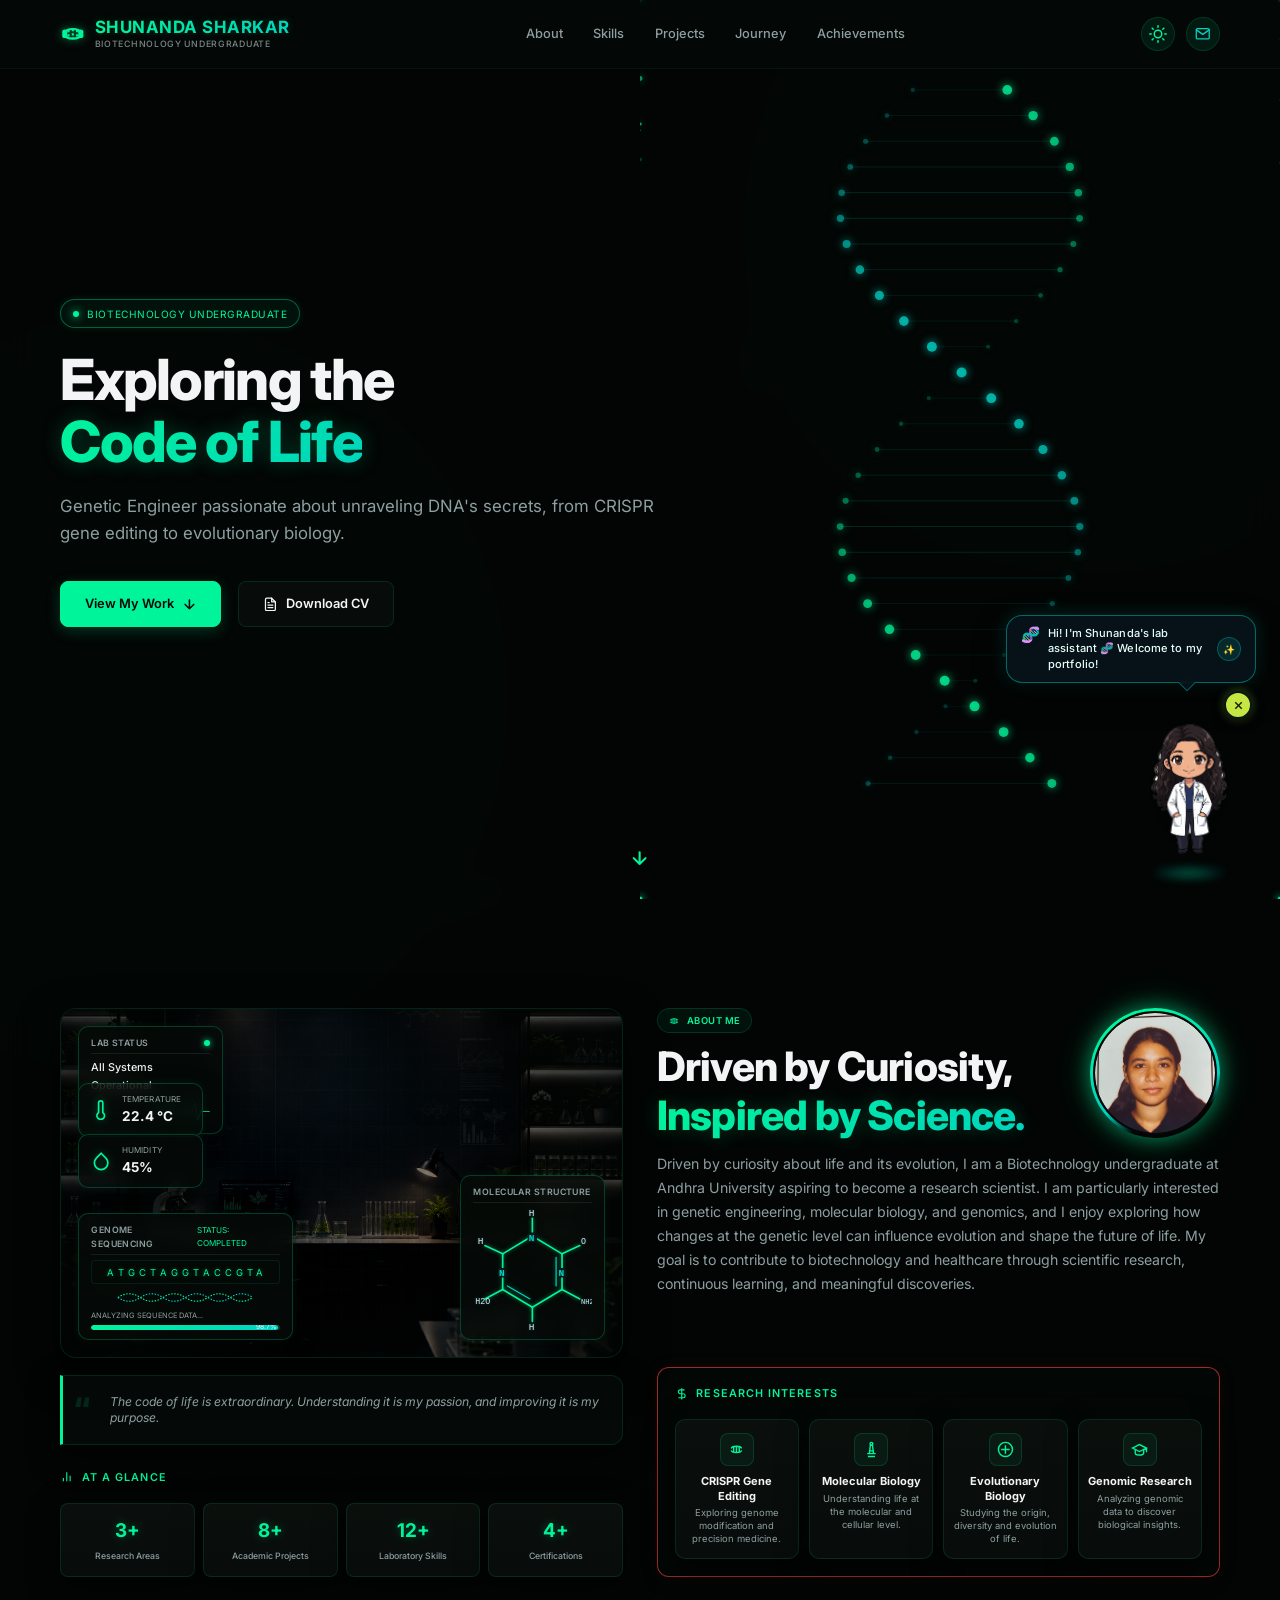
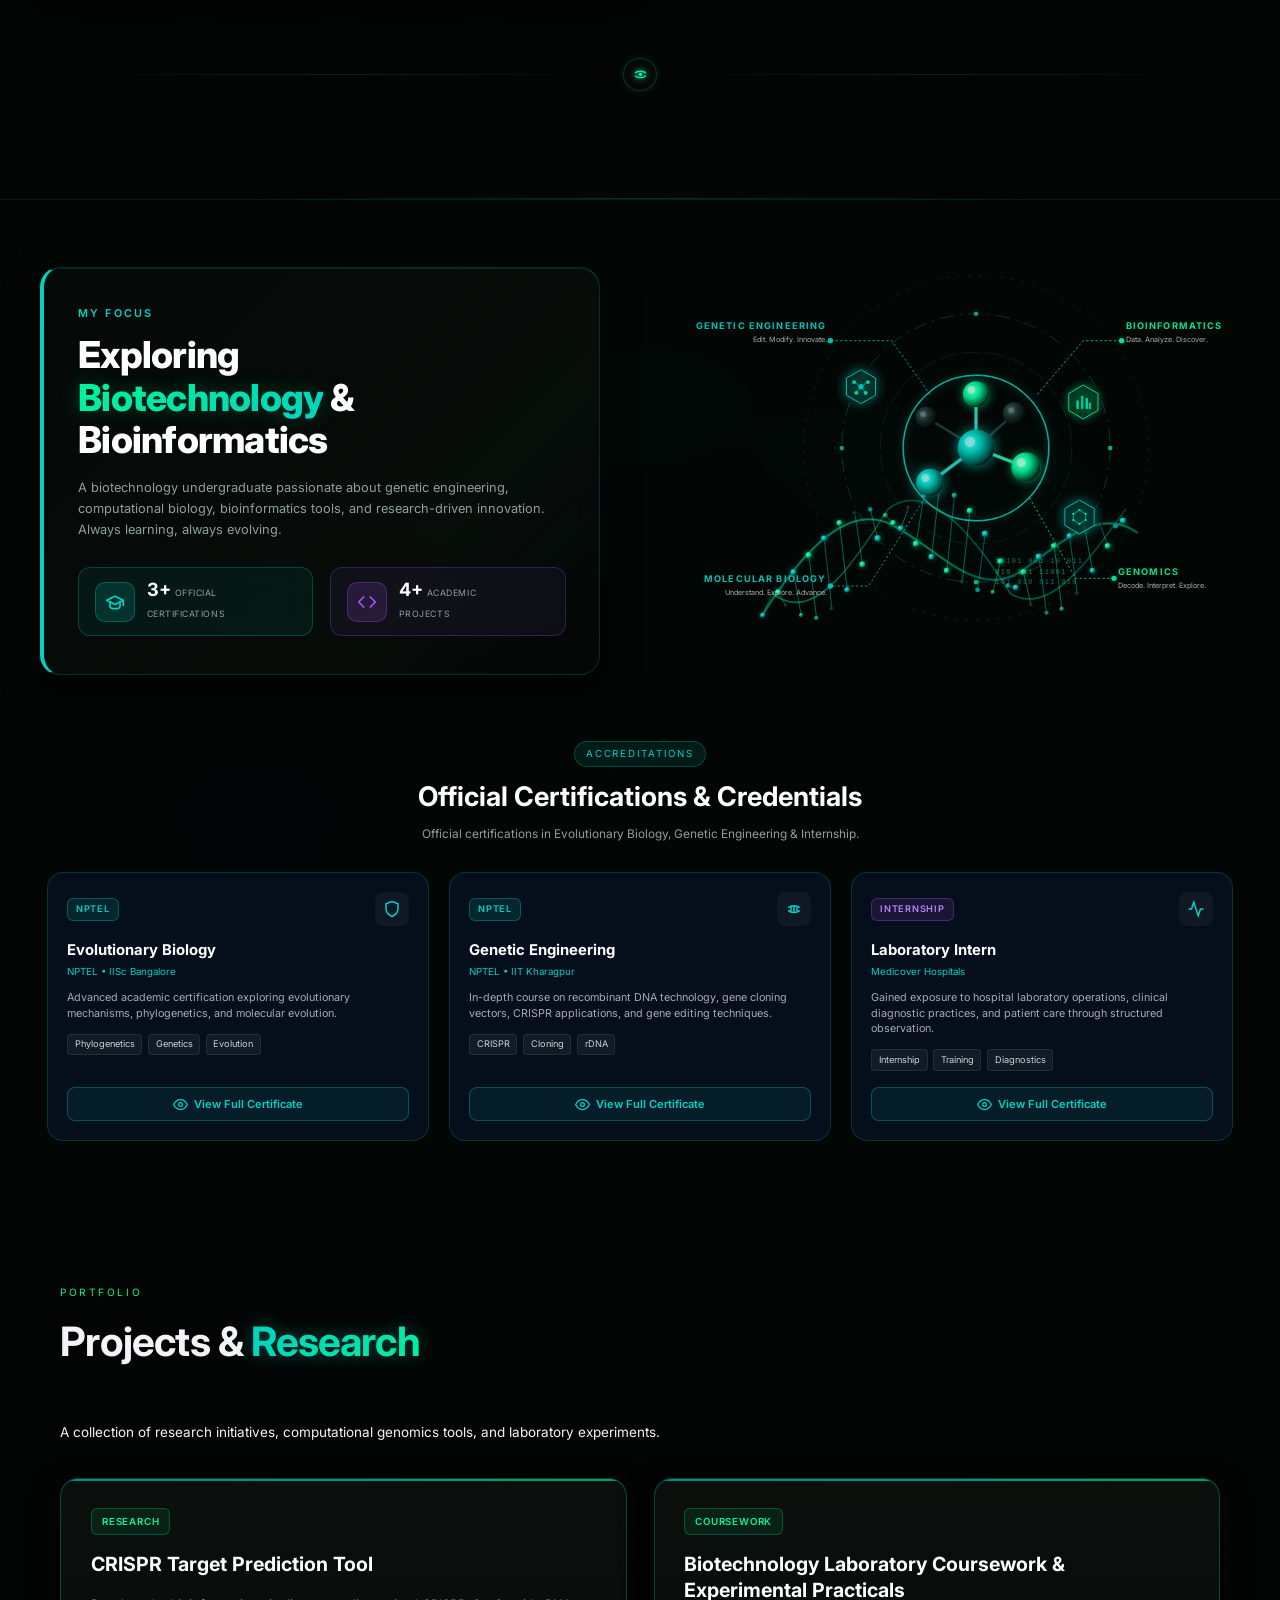
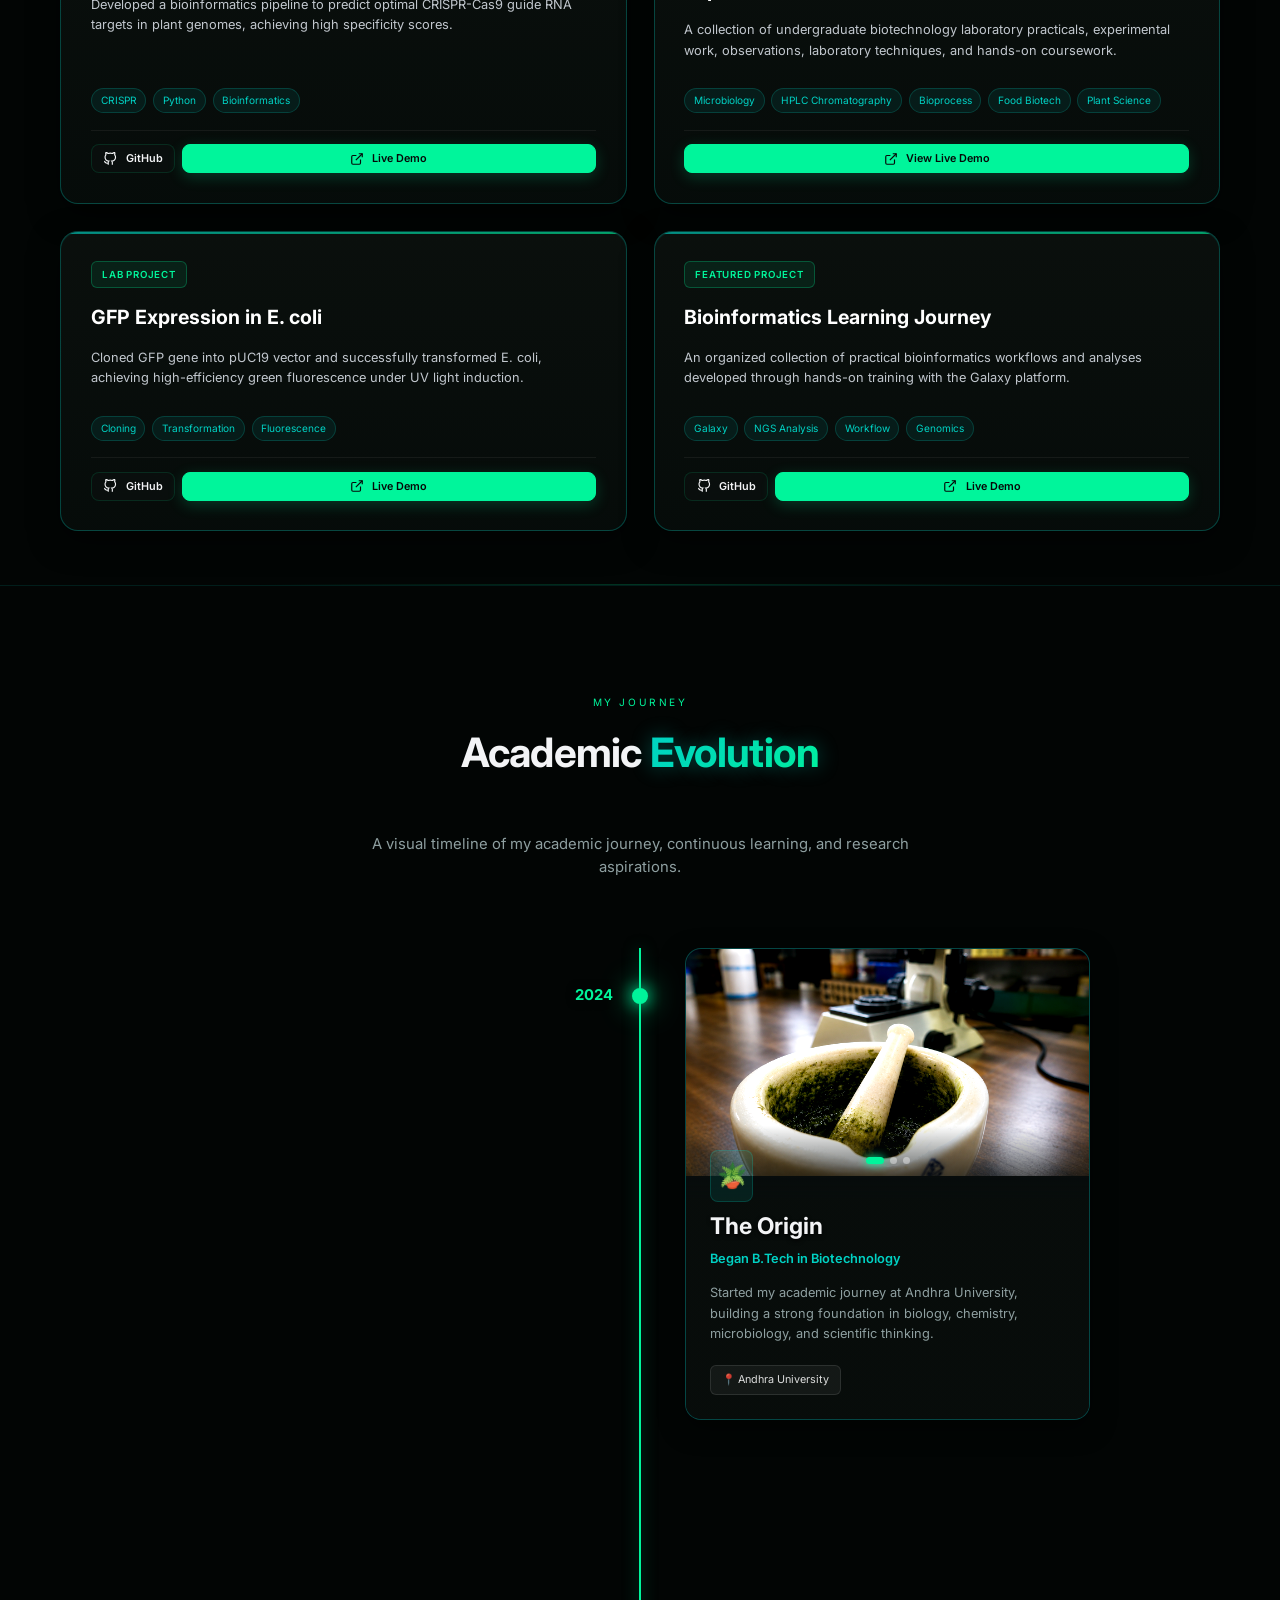
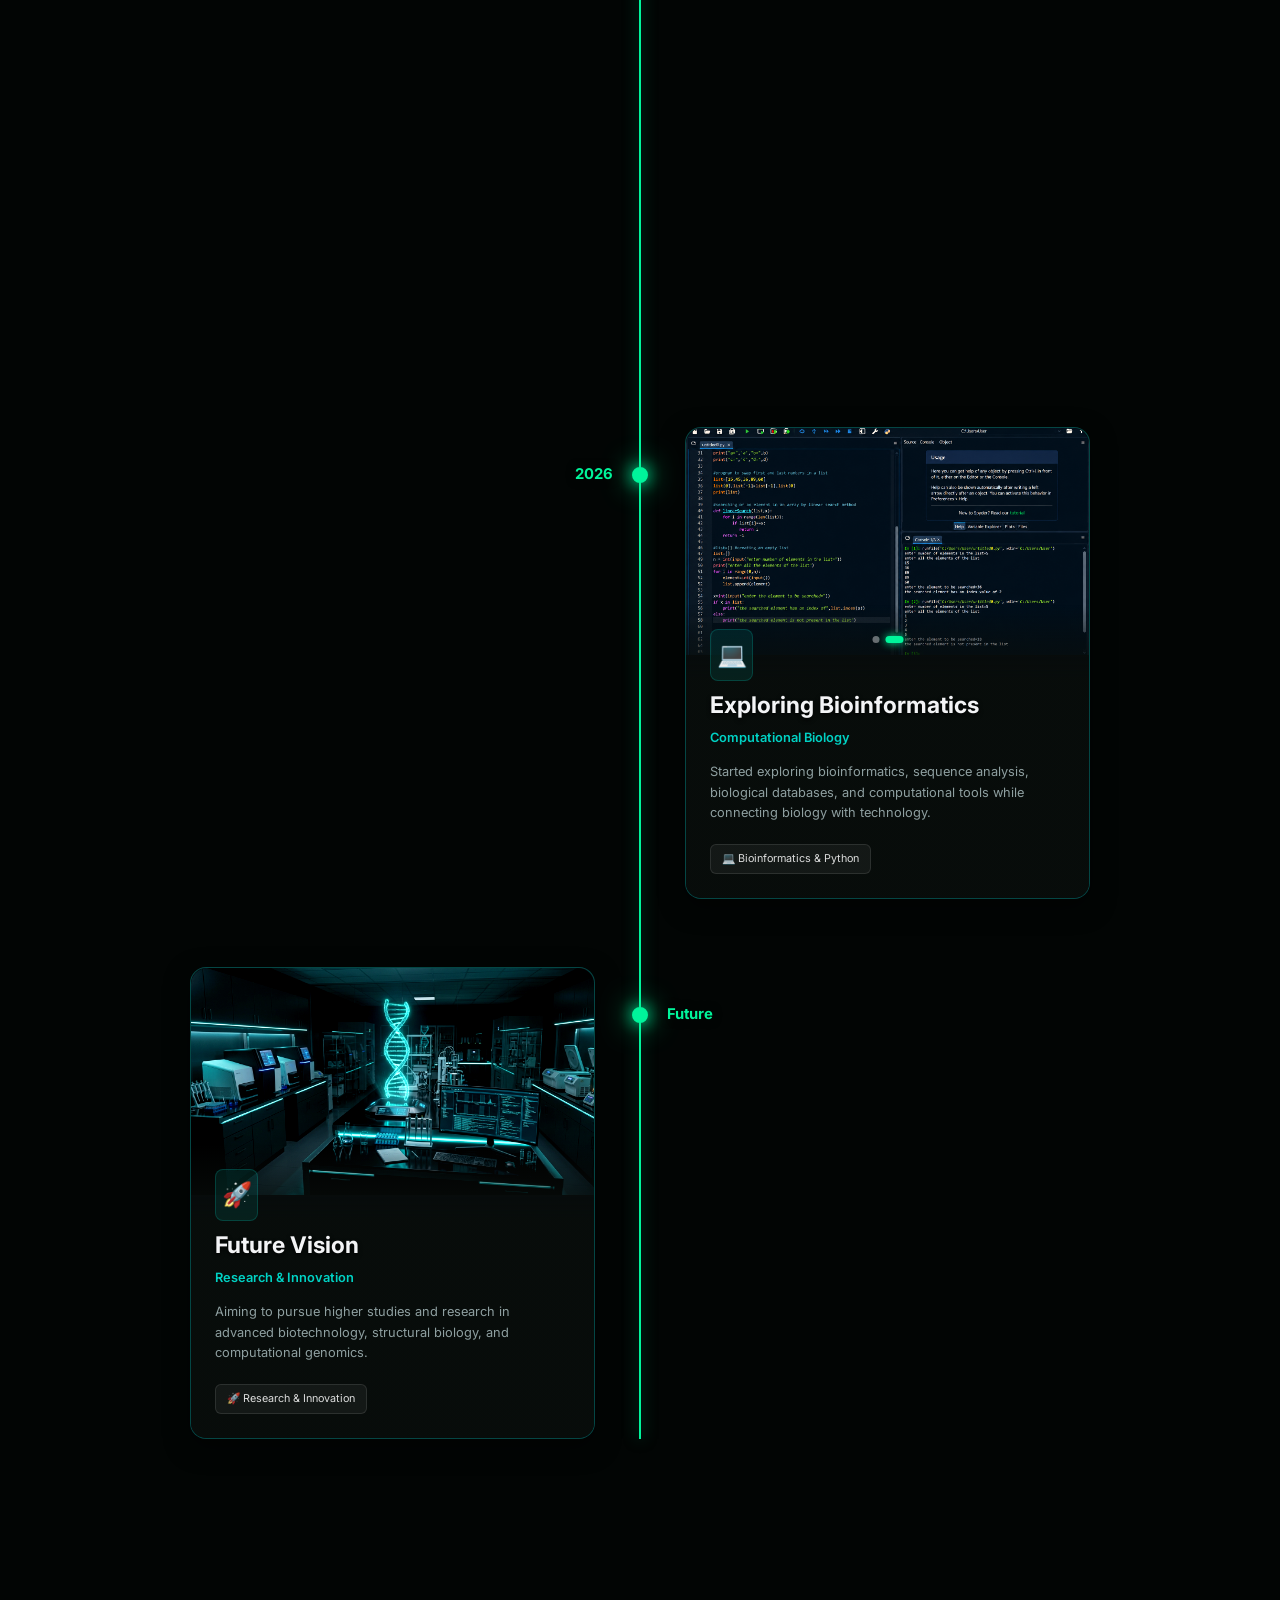
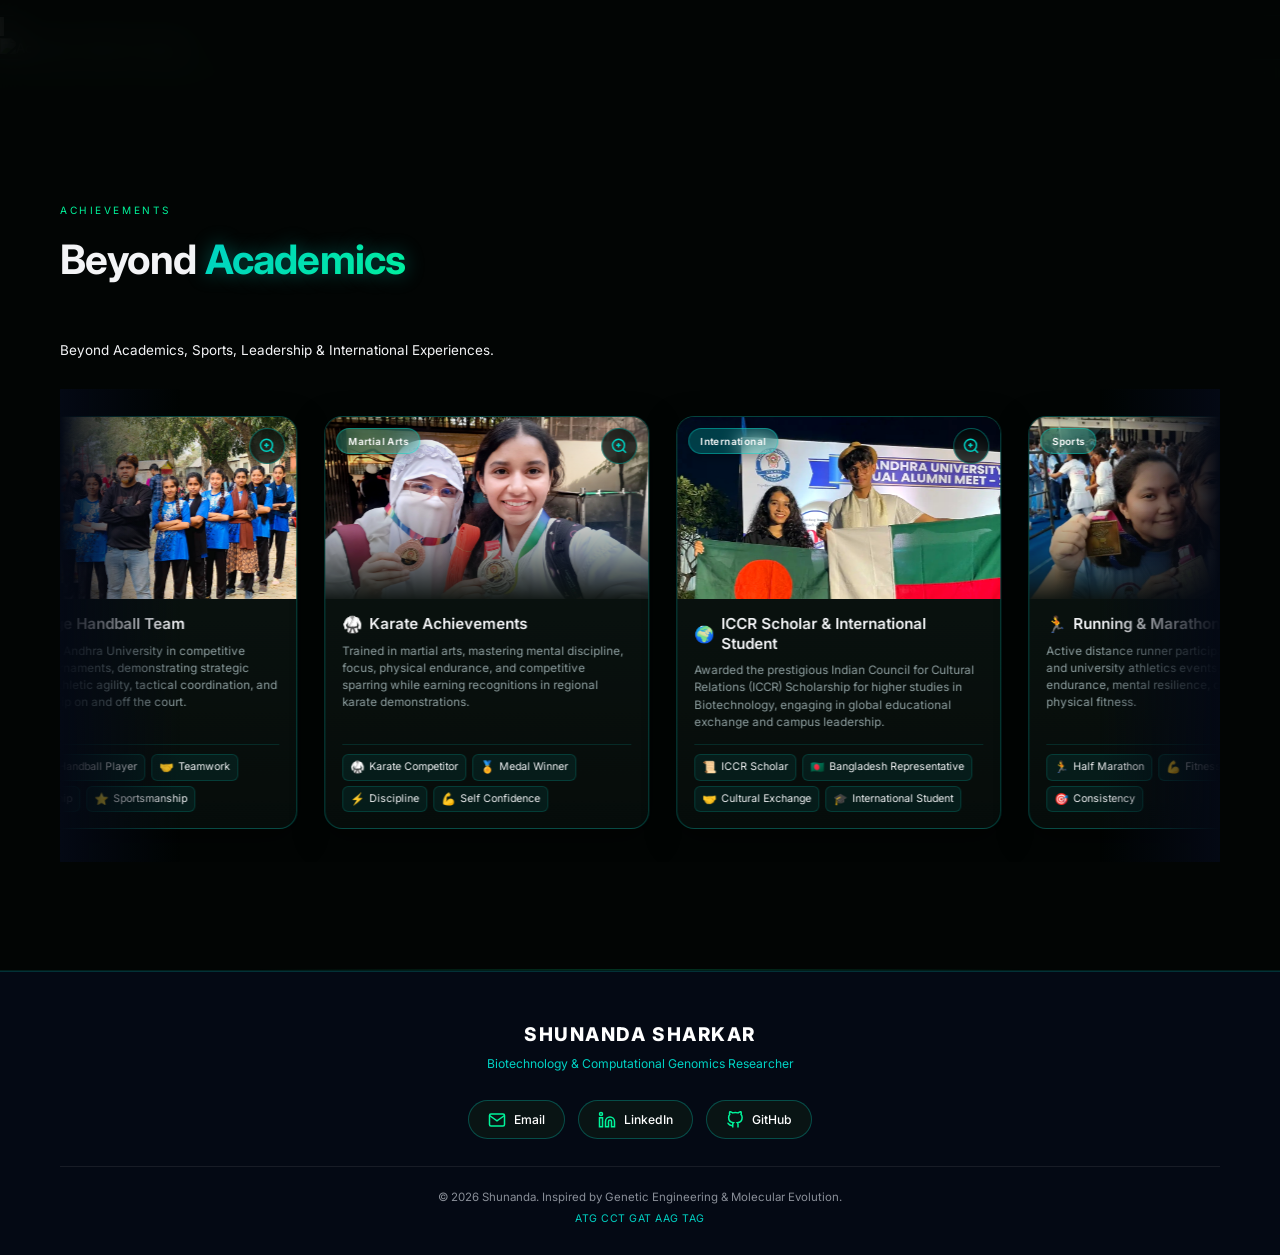
==== commit c0867b17: "feat(theme): add dual dark and white mode with animated navbar toggle and canvas adaptation" ====
--- a/index.html
+++ b/index.html
@@ -27,7 +27,18 @@
 
   <!-- Stylesheet -->
   <link rel="stylesheet" href="https://cdnjs.cloudflare.com/ajax/libs/font-awesome/6.7.2/css/all.min.css">
-  <link rel="stylesheet" href="./style.css?v=14">
+  <link rel="stylesheet" href="./style.css?v=15">
+
+  <!-- Theme Initialization (Prevents FOUC) -->
+  <script>
+    (function () {
+      try {
+        var savedTheme = localStorage.getItem('shunanda_portfolio_theme');
+        var theme = (savedTheme === 'light' || savedTheme === 'dark') ? savedTheme : 'dark';
+        document.documentElement.setAttribute('data-theme', theme);
+      } catch (e) {}
+    })();
+  </script>
 </head>
 
 <body>
@@ -66,23 +77,70 @@
           <li><a href="#journey" class="nav-link">Journey</a></li>
           <li><a href="#achievements" class="nav-link">Achievements</a></li>
         </ul>
+        <div class="mobile-nav-theme-row">
+          <button class="mobile-theme-toggle-btn" id="mobile-theme-toggle-btn" aria-label="Toggle Light / Dark Theme">
+            <span class="theme-icon theme-icon-sun" aria-hidden="true">
+              <svg viewBox="0 0 24 24" width="18" height="18" fill="none" stroke="currentColor" stroke-width="2" stroke-linecap="round" stroke-linejoin="round">
+                <circle cx="12" cy="12" r="5"></circle>
+                <line x1="12" y1="1" x2="12" y2="3"></line>
+                <line x1="12" y1="21" x2="12" y2="23"></line>
+                <line x1="4.22" y1="4.22" x2="5.64" y2="5.64"></line>
+                <line x1="18.36" y1="18.36" x2="19.78" y2="19.78"></line>
+                <line x1="1" y1="12" x2="3" y2="12"></line>
+                <line x1="21" y1="12" x2="23" y2="12"></line>
+                <line x1="4.22" y1="19.78" x2="5.64" y2="18.36"></line>
+                <line x1="18.36" y1="5.64" x2="19.78" y2="4.22"></line>
+              </svg>
+            </span>
+            <span class="theme-icon theme-icon-moon" aria-hidden="true">
+              <svg viewBox="0 0 24 24" width="18" height="18" fill="none" stroke="currentColor" stroke-width="2" stroke-linecap="round" stroke-linejoin="round">
+                <path d="M21 12.79A9 9 0 1 1 11.21 3 7 7 0 0 0 21 12.79z"></path>
+              </svg>
+            </span>
+            <span class="theme-switch-label">Light Mode</span>
+          </button>
+        </div>
       </nav>
 
-      <!-- Circular Contact Button -->
-      <a href="#contact" class="nav-contact-btn" aria-label="Contact Me" id="nav-contact-btn">
-        <svg class="contact-btn-icon" viewBox="0 0 24 24" fill="none" stroke="currentColor" stroke-width="2"
-          stroke-linecap="round" stroke-linejoin="round">
-          <path d="M4 4h16c1.1 0 2 .9 2 2v12c0 1.1-.9 2-2 2H4c-1.1 0-2-.9-2-2V6c0-1.1.9-2 2-2z" />
-          <polyline points="22,6 12,13 2,6" />
-        </svg>
-      </a>
-
-      <!-- Mobile Nav Toggle -->
-      <button class="mobile-toggle" aria-label="Toggle Menu" aria-expanded="false" id="menu-toggle-btn">
-        <span class="bar"></span>
-        <span class="bar"></span>
-        <span class="bar"></span>
-      </button>
+      <div class="nav-actions">
+        <!-- Desktop Theme Toggle Button -->
+        <button class="theme-toggle-btn" id="theme-toggle-btn" title="Toggle Light / Dark Mode" aria-label="Toggle Light / Dark Mode">
+          <span class="theme-icon theme-icon-sun" aria-hidden="true">
+            <svg viewBox="0 0 24 24" width="18" height="18" fill="none" stroke="currentColor" stroke-width="2" stroke-linecap="round" stroke-linejoin="round">
+              <circle cx="12" cy="12" r="5"></circle>
+              <line x1="12" y1="1" x2="12" y2="3"></line>
+              <line x1="12" y1="21" x2="12" y2="23"></line>
+              <line x1="4.22" y1="4.22" x2="5.64" y2="5.64"></line>
+              <line x1="18.36" y1="18.36" x2="19.78" y2="19.78"></line>
+              <line x1="1" y1="12" x2="3" y2="12"></line>
+              <line x1="21" y1="12" x2="23" y2="12"></line>
+              <line x1="4.22" y1="19.78" x2="5.64" y2="18.36"></line>
+              <line x1="18.36" y1="5.64" x2="19.78" y2="4.22"></line>
+            </svg>
+          </span>
+          <span class="theme-icon theme-icon-moon" aria-hidden="true">
+            <svg viewBox="0 0 24 24" width="18" height="18" fill="none" stroke="currentColor" stroke-width="2" stroke-linecap="round" stroke-linejoin="round">
+              <path d="M21 12.79A9 9 0 1 1 11.21 3 7 7 0 0 0 21 12.79z"></path>
+            </svg>
+          </span>
+        </button>
+
+        <!-- Circular Contact Button -->
+        <a href="#contact" class="nav-contact-btn" aria-label="Contact Me" id="nav-contact-btn">
+          <svg class="contact-btn-icon" viewBox="0 0 24 24" fill="none" stroke="currentColor" stroke-width="2"
+            stroke-linecap="round" stroke-linejoin="round">
+            <path d="M4 4h16c1.1 0 2 .9 2 2v12c0 1.1-.9 2-2 2H4c-1.1 0-2-.9-2-2V6c0-1.1.9-2 2-2z" />
+            <polyline points="22,6 12,13 2,6" />
+          </svg>
+        </a>
+
+        <!-- Mobile Nav Toggle -->
+        <button class="mobile-toggle" aria-label="Toggle Menu" aria-expanded="false" id="menu-toggle-btn">
+          <span class="bar"></span>
+          <span class="bar"></span>
+          <span class="bar"></span>
+        </button>
+      </div>
     </div>
   </header>
 
@@ -1559,7 +1617,7 @@
   </button>
 
   <!-- App Logic -->
-  <script src="./app.js?v=14"></script>
+  <script src="./app.js?v=15"></script>
 </body>
 
 </html>
--- a/style.css
+++ b/style.css
@@ -1,41 +1,63 @@
 /* ==========================================================================
    GENETIC ENGINEERING PORTFOLIO - CSS DESIGN SYSTEM
-   Theme: Bioluminescent Futuristic Dark
-   Colors: Obsidian Black, Glowing Emerald, Cyber Teal
+   Theme: Dual Theme Support (Bioluminescent Dark & Clean Pearl Light)
    ========================================================================== */
 
-/* 1. Global Variables & Root Setup */
+/* 1. Global Variables & Root Setup (Dark Theme - Default) */
 :root {
-  /* Colors */
-  --bg-dark-obsidian: #050807;
-  /* Deepest Petri-dish black */
-  --bg-dark-card: #0c120f;
-  /* Elegant card backdrop */
-  --bg-dark-hover: #121c17;
-  /* Glowing slate-green card hover */
-
+  /* Surface & Background Colors */
+  --bg-primary: #050807;
+  --bg-secondary: #080d0a;
+  --bg-card: #0c120f;
+  --bg-card-glass: rgba(12, 18, 15, 0.75);
+  --bg-card-hover: #121c17;
+  --bg-header: rgba(5, 8, 7, 0.85);
+  --bg-header-scrolled: rgba(5, 8, 7, 0.95);
+  --bg-input: rgba(12, 18, 15, 0.8);
+  --bg-pill: rgba(0, 245, 155, 0.08);
+
+  /* Legacy variable aliases */
+  --bg-dark-obsidian: var(--bg-primary);
+  --bg-dark-card: var(--bg-card);
+  --bg-dark-hover: var(--bg-card-hover);
+
+  /* Brand & Accent Colors */
   --color-primary: #00f59b;
-  /* Bioluminescent primary green */
+  --color-primary-rgb: 0, 245, 155;
   --color-secondary: #00d2c4;
-  /* Cyber bio-teal */
+  --color-secondary-rgb: 0, 210, 196;
+  --color-accent: #c6e644;
+  
+  /* Text & Foreground */
   --color-text-primary: #f3f4f6;
-  /* Clean ice-white body text */
   --color-text-secondary: #8e9fa0;
-  /* Cool biotech slate description */
+  --color-text-muted: #64748b;
+  --color-text-inverse: #050807;
+
+  /* Borders & Dividers */
   --color-border: rgba(0, 245, 155, 0.12);
-  /* Subtle green glass border */
   --color-border-hover: rgba(0, 245, 155, 0.4);
-  /* Stronger glow on hover */
+  --color-border-subtle: rgba(255, 255, 255, 0.06);
 
   /* Gradients */
   --grad-biolum: linear-gradient(135deg, var(--color-primary) 0%, var(--color-secondary) 100%);
-  --grad-dark-card: linear-gradient(180deg, rgba(12, 18, 15, 0.8) 0%, rgba(8, 13, 11, 0.95) 100%);
+  --grad-dark-card: linear-gradient(180deg, rgba(12, 18, 15, 0.85) 0%, rgba(8, 13, 11, 0.95) 100%);
 
   /* Glow Shadows */
   --glow-shadow-green: 0 0 15px rgba(0, 245, 155, 0.35);
   --glow-shadow-green-strong: 0 0 25px rgba(0, 245, 155, 0.6);
   --glow-shadow-teal: 0 0 15px rgba(0, 210, 196, 0.3);
   --card-shadow: 0 10px 30px rgba(0, 0, 0, 0.5);
+  --card-shadow-hover: 0 16px 40px rgba(0, 0, 0, 0.7), 0 0 20px rgba(0, 245, 155, 0.2);
+
+  /* Background Grid & Ambient Glow */
+  --grid-line-color: rgba(0, 245, 155, 0.025);
+  --ambient-glow-opacity: 0.15;
+  --ambient-glow-blend: screen;
+
+  /* Canvas Particle Colors */
+  --canvas-particle-primary: #00f59b;
+  --canvas-particle-secondary: #00d2c4;
 
   /* Fonts */
   --font-family-title: 'Inter', -apple-system, BlinkMacSystemFont, "Segoe UI", Roboto, sans-serif;
@@ -44,8 +66,67 @@
 
   /* Transitions */
   --transition-fast: 0.2s cubic-bezier(0.4, 0, 0.2, 1);
-  --transition-normal: 0.4s cubic-bezier(0.4, 0, 0.2, 1);
+  --transition-normal: 0.35s cubic-bezier(0.4, 0, 0.2, 1);
   --transition-slow: 0.6s cubic-bezier(0.4, 0, 0.2, 1);
+}
+
+/* ==========================================================================
+   LIGHT / WHITE THEME OVERRIDES (Clean Modern Scientific Pearl & Emerald)
+   ========================================================================== */
+[data-theme="light"] {
+  /* Surface & Background Colors */
+  --bg-primary: #f8fafc;
+  --bg-secondary: #f1f5f9;
+  --bg-card: #ffffff;
+  --bg-card-glass: rgba(255, 255, 255, 0.88);
+  --bg-card-hover: #f8fafc;
+  --bg-header: rgba(255, 255, 255, 0.85);
+  --bg-header-scrolled: rgba(255, 255, 255, 0.96);
+  --bg-input: #ffffff;
+  --bg-pill: rgba(5, 150, 105, 0.08);
+
+  /* Legacy variable aliases */
+  --bg-dark-obsidian: var(--bg-primary);
+  --bg-dark-card: var(--bg-card);
+  --bg-dark-hover: var(--bg-card-hover);
+
+  /* Brand & Accent Colors (Rich High-Contrast Emerald & Biotech Teal) */
+  --color-primary: #059669;
+  --color-primary-rgb: 5, 150, 105;
+  --color-secondary: #0d9488;
+  --color-secondary-rgb: 13, 148, 136;
+  --color-accent: #65a30d;
+
+  /* Text & Foreground Colors */
+  --color-text-primary: #0f172a;
+  --color-text-secondary: #334155;
+  --color-text-muted: #64748b;
+  --color-text-inverse: #ffffff;
+
+  /* Borders & Dividers */
+  --color-border: rgba(5, 150, 105, 0.2);
+  --color-border-hover: rgba(5, 150, 105, 0.45);
+  --color-border-subtle: rgba(15, 23, 42, 0.08);
+
+  /* Gradients */
+  --grad-biolum: linear-gradient(135deg, #059669 0%, #0d9488 100%);
+  --grad-dark-card: linear-gradient(180deg, #ffffff 0%, #f8fafc 100%);
+
+  /* Shadows & Glows */
+  --glow-shadow-green: 0 4px 14px rgba(5, 150, 105, 0.2);
+  --glow-shadow-green-strong: 0 8px 22px rgba(5, 150, 105, 0.35);
+  --glow-shadow-teal: 0 4px 14px rgba(13, 148, 136, 0.2);
+  --card-shadow: 0 10px 25px rgba(15, 23, 42, 0.06), 0 1px 3px rgba(15, 23, 42, 0.04);
+  --card-shadow-hover: 0 16px 36px rgba(15, 23, 42, 0.12), 0 0 16px rgba(5, 150, 105, 0.15);
+
+  /* Background Grid & Ambient Glow */
+  --grid-line-color: rgba(5, 150, 105, 0.045);
+  --ambient-glow-opacity: 0.08;
+  --ambient-glow-blend: multiply;
+
+  /* Canvas Particle Colors */
+  --canvas-particle-primary: #059669;
+  --canvas-particle-secondary: #0d9488;
 }
 
 /* 2. Reset & Core Base Styles */
@@ -334,7 +415,13 @@
   margin-top: 0.1rem;
 }
 
-.nav-contact-btn {
+.nav-actions {
+  display: flex;
+  align-items: center;
+  gap: 0.85rem;
+}
+
+.theme-toggle-btn {
   display: flex;
   align-items: center;
   justify-content: center;
@@ -342,11 +429,94 @@
   height: 2.5rem;
   border-radius: 50%;
   border: 1px solid var(--color-border);
-  background-color: rgba(12, 18, 15, 0.5);
+  background-color: var(--bg-pill);
+  color: var(--color-primary);
+  cursor: pointer;
+  transition: all var(--transition-fast) ease;
+  flex-shrink: 0;
+  outline: none;
+  touch-action: manipulation;
+  -webkit-tap-highlight-color: transparent;
+}
+
+.theme-toggle-btn:hover {
+  background-color: var(--color-primary);
+  color: var(--color-text-inverse);
+  border-color: var(--color-primary);
+  box-shadow: var(--glow-shadow-green);
+  transform: translateY(-2px) rotate(15deg);
+}
+
+.theme-toggle-btn:active {
+  transform: scale(0.92);
+}
+
+.theme-icon {
+  display: flex;
+  align-items: center;
+  justify-content: center;
+}
+
+/* In Dark Theme (Default): Show Sun Icon */
+[data-theme="dark"] .theme-icon-moon,
+:root:not([data-theme="light"]) .theme-icon-moon {
+  display: none !important;
+}
+[data-theme="dark"] .theme-icon-sun,
+:root:not([data-theme="light"]) .theme-icon-sun {
+  display: flex !important;
+}
+
+/* In Light Theme: Show Moon Icon */
+[data-theme="light"] .theme-icon-sun {
+  display: none !important;
+}
+[data-theme="light"] .theme-icon-moon {
+  display: flex !important;
+}
+
+.mobile-nav-theme-row {
+  display: none;
+  padding: 0 2rem 2rem 2rem;
+  border-top: 1px solid var(--color-border);
+  margin-top: 1.5rem;
+  padding-top: 1.5rem;
+}
+
+.mobile-theme-toggle-btn {
+  display: flex;
+  align-items: center;
+  gap: 0.8rem;
+  width: 100%;
+  padding: 0.85rem 1.25rem;
+  border-radius: 12px;
+  background: var(--bg-pill);
+  border: 1px solid var(--color-border);
+  color: var(--color-text-primary);
+  font-family: var(--font-family-title);
+  font-size: 1rem;
+  font-weight: 600;
+  cursor: pointer;
+  transition: all var(--transition-fast) ease;
+}
+
+.mobile-theme-toggle-btn:active {
+  background: var(--color-primary);
+  color: var(--color-text-inverse);
+}
+
+.nav-contact-btn {
+  display: flex;
+  align-items: center;
+  justify-content: center;
+  width: 2.5rem;
+  height: 2.5rem;
+  border-radius: 50%;
+  border: 1px solid var(--color-border);
+  background-color: var(--bg-pill);
   color: var(--color-secondary);
   transition: all var(--transition-fast) ease;
   flex-shrink: 0;
-  margin-left: 1.5rem;
 }
 
 .nav-contact-btn:hover {
@@ -2303,21 +2473,30 @@
     left: -100%;
     width: 100%;
     height: calc(100vh - 5rem);
-    background-color: rgba(5, 8, 7, 0.98);
+    background-color: var(--bg-header-scrolled);
     backdrop-filter: blur(15px);
+    -webkit-backdrop-filter: blur(15px);
     transition: left var(--transition-normal) ease;
     z-index: 99;
-    border-bottom: 1px solid rgba(0, 245, 155, 0.08);
+    border-bottom: 1px solid var(--color-border);
+    display: flex;
+    flex-direction: column;
+    justify-content: space-between;
+    overflow-y: auto;
   }
 
   .nav-menu.active {
     left: 0;
   }
 
+  .mobile-nav-theme-row {
+    display: block;
+  }
+
   .nav-list {
     flex-direction: column;
-    padding: 4rem 2rem;
-    gap: 2.5rem;
+    padding: 3rem 2rem 1.5rem 2rem;
+    gap: 2rem;
   }
 
   .nav-link {
@@ -2500,9 +2679,9 @@
    SKILLS DASHBOARD — Complete Premium Redesign
    ========================================================================== */
 .skills-dashboard {
-  background-color: #020408;
+  background-color: var(--bg-secondary);
   padding: 0 0 5rem 0;
-  color: #e2e8f0;
+  color: var(--color-text-primary);
   font-family: 'Inter', sans-serif;
   overflow: hidden;
   position: relative;
@@ -2520,8 +2699,8 @@
     radial-gradient(ellipse 60% 40% at 50% 20%, rgba(0, 210, 196, 0.15) 0%, transparent 70%),
     radial-gradient(ellipse 40% 30% at 80% 30%, rgba(0, 245, 155, 0.12) 0%, transparent 60%),
     radial-gradient(ellipse 30% 25% at 20% 60%, rgba(59, 130, 246, 0.1) 0%, transparent 55%),
-    linear-gradient(rgba(0, 245, 155, 0.03) 1px, transparent 1px),
-    linear-gradient(90deg, rgba(0, 245, 155, 0.03) 1px, transparent 1px);
+    linear-gradient(var(--grid-line-color) 1px, transparent 1px),
+    linear-gradient(90deg, var(--grid-line-color) 1px, transparent 1px);
   background-size: 100% 100%, 100% 100%, 100% 100%, 30px 30px, 30px 30px;
   pointer-events: none;
   z-index: 0;
@@ -2532,8 +2711,8 @@
   position: relative;
   overflow: hidden;
   width: 100%;
-  background: #020408 !important;
-  background-image: none !important;
+  background: var(--bg-secondary);
+  background-image: none;
 }/* ═══════════════════════════════════════════════════════════════════════════
    SKILLS HERO / MY FOCUS SECTION (Responsive Desktop 2-Col / Mobile 1-Col Layer)
    ═══════════════════════════════════════════════════════════════════════════ */
@@ -5879,3 +6058,462 @@
   }
 }
 
+/* ==========================================================================
+   LIGHT / WHITE THEME COMPONENT STYLING & COMPREHENSIVE OVERRIDES
+   ========================================================================== */
+
+[data-theme="light"] {
+  color-scheme: light;
+}
+
+[data-theme="light"] body {
+  background-color: var(--bg-primary);
+  color: var(--color-text-primary);
+}
+
+/* Light Theme Header & Navigation */
+[data-theme="light"] .main-header {
+  background-color: var(--bg-header);
+  border-bottom-color: var(--color-border);
+}
+
+[data-theme="light"] .main-header.scrolled {
+  background-color: var(--bg-header-scrolled);
+  border-bottom-color: var(--color-border);
+  box-shadow: 0 4px 20px rgba(15, 23, 42, 0.05);
+}
+
+[data-theme="light"] .logo {
+  color: var(--color-text-primary);
+}
+
+[data-theme="light"] .logo-name {
+  background: var(--grad-biolum);
+  -webkit-background-clip: text;
+  -webkit-text-fill-color: transparent;
+  background-clip: text;
+  text-shadow: none;
+}
+
+[data-theme="light"] .logo-sub {
+  color: var(--color-text-muted);
+}
+
+[data-theme="light"] .nav-link {
+  color: var(--color-text-secondary);
+}
+
+[data-theme="light"] .nav-link:hover,
+[data-theme="light"] .nav-link.active {
+  color: var(--color-text-primary);
+  text-shadow: none;
+}
+
+[data-theme="light"] .nav-contact-btn {
+  background-color: var(--bg-pill);
+  border-color: var(--color-border);
+  color: var(--color-primary);
+}
+
+[data-theme="light"] .nav-contact-btn:hover {
+  background-color: var(--color-primary);
+  color: #ffffff;
+  box-shadow: var(--glow-shadow-green);
+}
+
+[data-theme="light"] .mobile-toggle .bar {
+  background-color: var(--color-text-primary);
+}
+
+/* Light Theme Hero Section */
+[data-theme="light"] .hero-badge {
+  background-color: rgba(5, 150, 105, 0.08);
+  border-color: rgba(5, 150, 105, 0.25);
+  color: var(--color-primary);
+  box-shadow: 0 2px 10px rgba(5, 150, 105, 0.08);
+}
+
+[data-theme="light"] .badge-dot {
+  background-color: var(--color-primary);
+  box-shadow: 0 0 8px rgba(5, 150, 105, 0.6);
+}
+
+[data-theme="light"] .hero-title {
+  color: var(--color-text-primary);
+}
+
+[data-theme="light"] .hero-description {
+  color: var(--color-text-secondary);
+}
+
+[data-theme="light"] .btn-primary {
+  background-color: var(--color-primary);
+  color: #ffffff;
+  border-color: var(--color-primary);
+  box-shadow: 0 4px 14px rgba(5, 150, 105, 0.25);
+}
+
+[data-theme="light"] .btn-primary:hover {
+  background-color: var(--color-primary-dark);
+  box-shadow: var(--glow-shadow-green-strong);
+}
+
+[data-theme="light"] .btn-secondary {
+  background-color: #ffffff;
+  color: var(--color-text-primary);
+  border-color: var(--color-border);
+  box-shadow: 0 2px 8px rgba(15, 23, 42, 0.04);
+}
+
+[data-theme="light"] .btn-secondary:hover {
+  background-color: rgba(5, 150, 105, 0.06);
+  border-color: var(--color-primary);
+  color: var(--color-primary);
+}
+
+/* Light Theme About Me Section & Stats */
+[data-theme="light"] .about-section {
+  background-color: var(--bg-primary);
+}
+
+[data-theme="light"] .about-content,
+[data-theme="light"] .about-card,
+[data-theme="light"] .about-stat-card,
+[data-theme="light"] .bio-stat {
+  background-color: var(--bg-card);
+  border-color: var(--color-border);
+  color: var(--color-text-primary);
+  box-shadow: var(--card-shadow);
+}
+
+[data-theme="light"] .about-text {
+  color: var(--color-text-secondary);
+}
+
+[data-theme="light"] .stat-number {
+  color: var(--color-primary);
+}
+
+[data-theme="light"] .stat-label {
+  color: var(--color-text-muted);
+}
+
+[data-theme="light"] .badge-pill,
+[data-theme="light"] .pill-tag {
+  background: var(--bg-pill);
+  color: var(--color-primary);
+  border: 1px solid var(--color-border);
+}
+
+/* Light Theme Skills Dashboard */
+[data-theme="light"] .skills-dashboard {
+  background-color: var(--bg-secondary) !important;
+  color: var(--color-text-primary);
+}
+
+[data-theme="light"] .skills-dashboard::before {
+  opacity: 0.05;
+}
+
+[data-theme="light"] .skd-header-title {
+  color: var(--color-text-primary);
+}
+
+[data-theme="light"] .skd-header-desc {
+  color: var(--color-text-secondary);
+}
+
+[data-theme="light"] .skd-cat-card,
+[data-theme="light"] .skills-category-card,
+[data-theme="light"] .skill-card {
+  background: #ffffff !important;
+  border-color: var(--color-border) !important;
+  box-shadow: var(--card-shadow) !important;
+}
+
+[data-theme="light"] .skd-cat-card:hover,
+[data-theme="light"] .skills-category-card:hover {
+  box-shadow: var(--card-shadow-hover) !important;
+  border-color: var(--color-primary) !important;
+}
+
+[data-theme="light"] .skd-item-name,
+[data-theme="light"] .skill-name {
+  color: var(--color-text-primary);
+}
+
+[data-theme="light"] .skd-item-desc {
+  color: var(--color-text-secondary);
+}
+
+[data-theme="light"] .skd-tech-chip,
+[data-theme="light"] .skill-pill,
+[data-theme="light"] .skill-badge {
+  background: var(--bg-pill);
+  color: var(--color-primary);
+  border-color: rgba(5, 150, 105, 0.25);
+}
+
+[data-theme="light"] .skd-bar-track {
+  background: rgba(15, 23, 42, 0.08);
+}
+
+[data-theme="light"] .skd-tool-card,
+[data-theme="light"] .tool-card {
+  background: #ffffff;
+  border-color: var(--color-border);
+  color: var(--color-text-primary);
+  box-shadow: var(--card-shadow);
+}
+
+/* Light Theme Projects Section */
+[data-theme="light"] .projects-section {
+  background: var(--bg-secondary);
+}
+
+[data-theme="light"] .project-card {
+  background: #ffffff !important;
+  border-color: var(--color-border) !important;
+  box-shadow: var(--card-shadow) !important;
+}
+
+[data-theme="light"] .project-card:hover {
+  box-shadow: var(--card-shadow-hover) !important;
+  border-color: var(--color-primary) !important;
+}
+
+[data-theme="light"] .project-title {
+  color: var(--color-text-primary);
+}
+
+[data-theme="light"] .project-desc {
+  color: var(--color-text-secondary);
+}
+
+[data-theme="light"] .project-tag,
+[data-theme="light"] .project-tech-badge {
+  background: var(--bg-pill);
+  color: var(--color-primary);
+  border-color: rgba(5, 150, 105, 0.2);
+}
+
+[data-theme="light"] .project-link {
+  color: var(--color-primary);
+}
+
+/* Light Theme Journey & Academic Timeline */
+[data-theme="light"] .journey-section {
+  background: var(--bg-primary);
+}
+
+[data-theme="light"] .timeline-spine {
+  background: rgba(5, 150, 105, 0.2);
+}
+
+[data-theme="light"] .timeline-item,
+[data-theme="light"] .timeline-card,
+[data-theme="light"] .journey-card,
+[data-theme="light"] .coursework-card,
+[data-theme="light"] .academic-card {
+  background: #ffffff !important;
+  border-color: var(--color-border) !important;
+  color: var(--color-text-primary);
+  box-shadow: var(--card-shadow);
+}
+
+[data-theme="light"] .timeline-dot {
+  background: var(--color-primary);
+  border-color: #ffffff;
+  box-shadow: 0 0 10px rgba(5, 150, 105, 0.4);
+}
+
+[data-theme="light"] .timeline-year,
+[data-theme="light"] .timeline-badge {
+  background: rgba(5, 150, 105, 0.1);
+  color: var(--color-primary);
+  border-color: rgba(5, 150, 105, 0.2);
+}
+
+[data-theme="light"] .timeline-title {
+  color: var(--color-text-primary);
+}
+
+[data-theme="light"] .timeline-desc {
+  color: var(--color-text-secondary);
+}
+
+[data-theme="light"] .coursework-pill {
+  background: var(--bg-pill);
+  color: var(--color-primary);
+}
+
+/* Light Theme Certifications Section & Modal */
+[data-theme="light"] .skd-cert-section {
+  background: var(--bg-primary) !important;
+}
+
+[data-theme="light"] .skd-cert-card,
+[data-theme="light"] .cert-card {
+  background: #ffffff !important;
+  border-color: var(--color-border) !important;
+  box-shadow: var(--card-shadow) !important;
+}
+
+[data-theme="light"] .skd-cert-title,
+[data-theme="light"] .cert-title {
+  color: var(--color-text-primary) !important;
+}
+
+[data-theme="light"] .skd-cert-issuer,
+[data-theme="light"] .cert-issuer {
+  color: var(--color-secondary) !important;
+}
+
+[data-theme="light"] .skd-cert-desc,
+[data-theme="light"] .cert-desc {
+  color: var(--color-text-secondary) !important;
+}
+
+[data-theme="light"] .skd-cert-badge,
+[data-theme="light"] .cert-tag,
+[data-theme="light"] .cert-tags span {
+  background: var(--bg-pill) !important;
+  color: var(--color-primary) !important;
+  border-color: rgba(5, 150, 105, 0.2) !important;
+}
+
+[data-theme="light"] .cert-modal-content {
+  background: #ffffff;
+  color: var(--color-text-primary);
+  box-shadow: 0 20px 50px rgba(15, 23, 42, 0.25);
+  border-color: var(--color-border);
+}
+
+[data-theme="light"] .cert-modal-title {
+  color: var(--color-text-primary);
+}
+
+[data-theme="light"] .cert-modal-desc {
+  color: var(--color-text-secondary);
+}
+
+/* Light Theme Achievements Section */
+[data-theme="light"] .achievements-section {
+  background: var(--bg-secondary);
+}
+
+[data-theme="light"] .achievement-card {
+  background: #ffffff !important;
+  border-color: var(--color-border) !important;
+  box-shadow: var(--card-shadow) !important;
+}
+
+[data-theme="light"] .achievement-title {
+  color: var(--color-text-primary);
+}
+
+[data-theme="light"] .achievement-desc {
+  color: var(--color-text-secondary);
+}
+
+[data-theme="light"] .achievement-badge {
+  background: rgba(5, 150, 105, 0.1);
+  color: var(--color-primary);
+}
+
+/* Light Theme Contact Section & Footer */
+[data-theme="light"] .contact-section {
+  background: var(--bg-primary);
+}
+
+[data-theme="light"] .contact-card,
+[data-theme="light"] .contact-info-card,
+[data-theme="light"] .contact-form-container {
+  background: #ffffff;
+  border-color: var(--color-border);
+  box-shadow: var(--card-shadow);
+}
+
+[data-theme="light"] .contact-input,
+[data-theme="light"] .contact-textarea,
+[data-theme="light"] .form-input {
+  background: #ffffff;
+  color: var(--color-text-primary);
+  border-color: var(--color-border);
+}
+
+[data-theme="light"] .contact-input:focus,
+[data-theme="light"] .contact-textarea:focus {
+  border-color: var(--color-primary);
+  box-shadow: 0 0 0 3px rgba(5, 150, 105, 0.15);
+}
+
+[data-theme="light"] .social-link {
+  background: var(--bg-pill);
+  border-color: var(--color-border);
+  color: var(--color-primary);
+}
+
+[data-theme="light"] .social-link:hover {
+  background: var(--color-primary);
+  color: #ffffff;
+  box-shadow: var(--glow-shadow-green);
+}
+
+[data-theme="light"] .main-footer {
+  background-color: var(--bg-secondary);
+  border-top-color: var(--color-border);
+  color: var(--color-text-secondary);
+}
+
+[data-theme="light"] .footer-copy {
+  color: var(--color-text-muted);
+}
+
+/* Light Theme Living Lab Avatar Styling */
+[data-theme="light"] .avatar-speech-bubble {
+  background: rgba(255, 255, 255, 0.95);
+  border-color: rgba(5, 150, 105, 0.35);
+  box-shadow: 0 12px 30px rgba(15, 23, 42, 0.12), 0 0 18px rgba(5, 150, 105, 0.15);
+}
+
+[data-theme="light"] .avatar-bubble-text {
+  color: #0f172a;
+}
+
+[data-theme="light"] .avatar-bubble-tail {
+  background: rgba(255, 255, 255, 0.95);
+  border-color: rgba(5, 150, 105, 0.35);
+}
+
+[data-theme="light"] .avatar-bubble-btn {
+  background: rgba(5, 150, 105, 0.1);
+  border-color: rgba(5, 150, 105, 0.3);
+  color: #059669;
+}
+
+[data-theme="light"] .avatar-bubble-btn:hover {
+  background: #059669;
+  color: #ffffff;
+}
+
+[data-theme="light"] .avatar-shadow-pod {
+  background: radial-gradient(ellipse at center, rgba(5, 150, 105, 0.35) 0%, rgba(13, 148, 136, 0.15) 45%, transparent 75%);
+}
+
+[data-theme="light"] .avatar-dock-btn {
+  background: rgba(255, 255, 255, 0.95);
+  border-color: rgba(5, 150, 105, 0.4);
+  color: #0f172a;
+  box-shadow: 0 8px 25px rgba(15, 23, 42, 0.12), 0 0 20px rgba(5, 150, 105, 0.2);
+}
+
+[data-theme="light"] .avatar-dock-btn .dock-label {
+  color: #059669;
+}
+
+[data-theme="light"] .dock-badge-pulse {
+  background: #059669;
+  box-shadow: 0 0 8px #059669;
+}
+
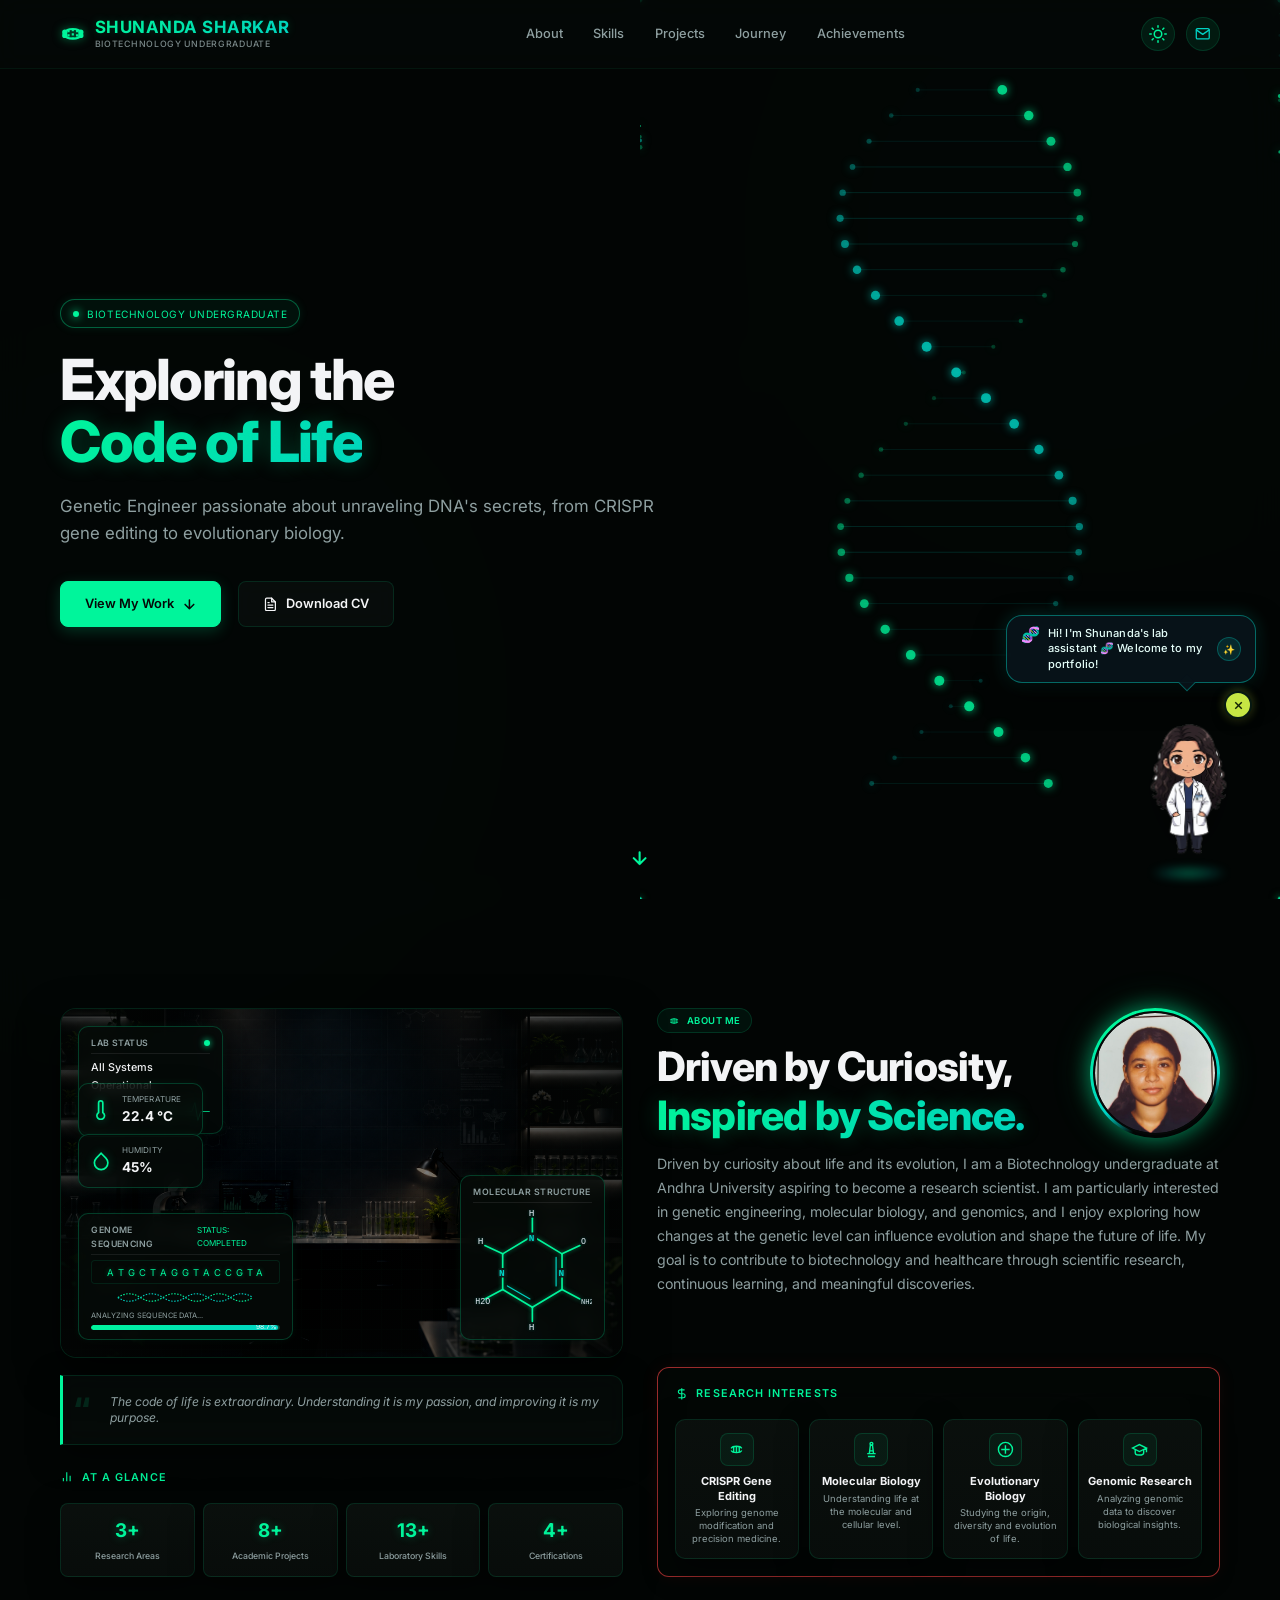
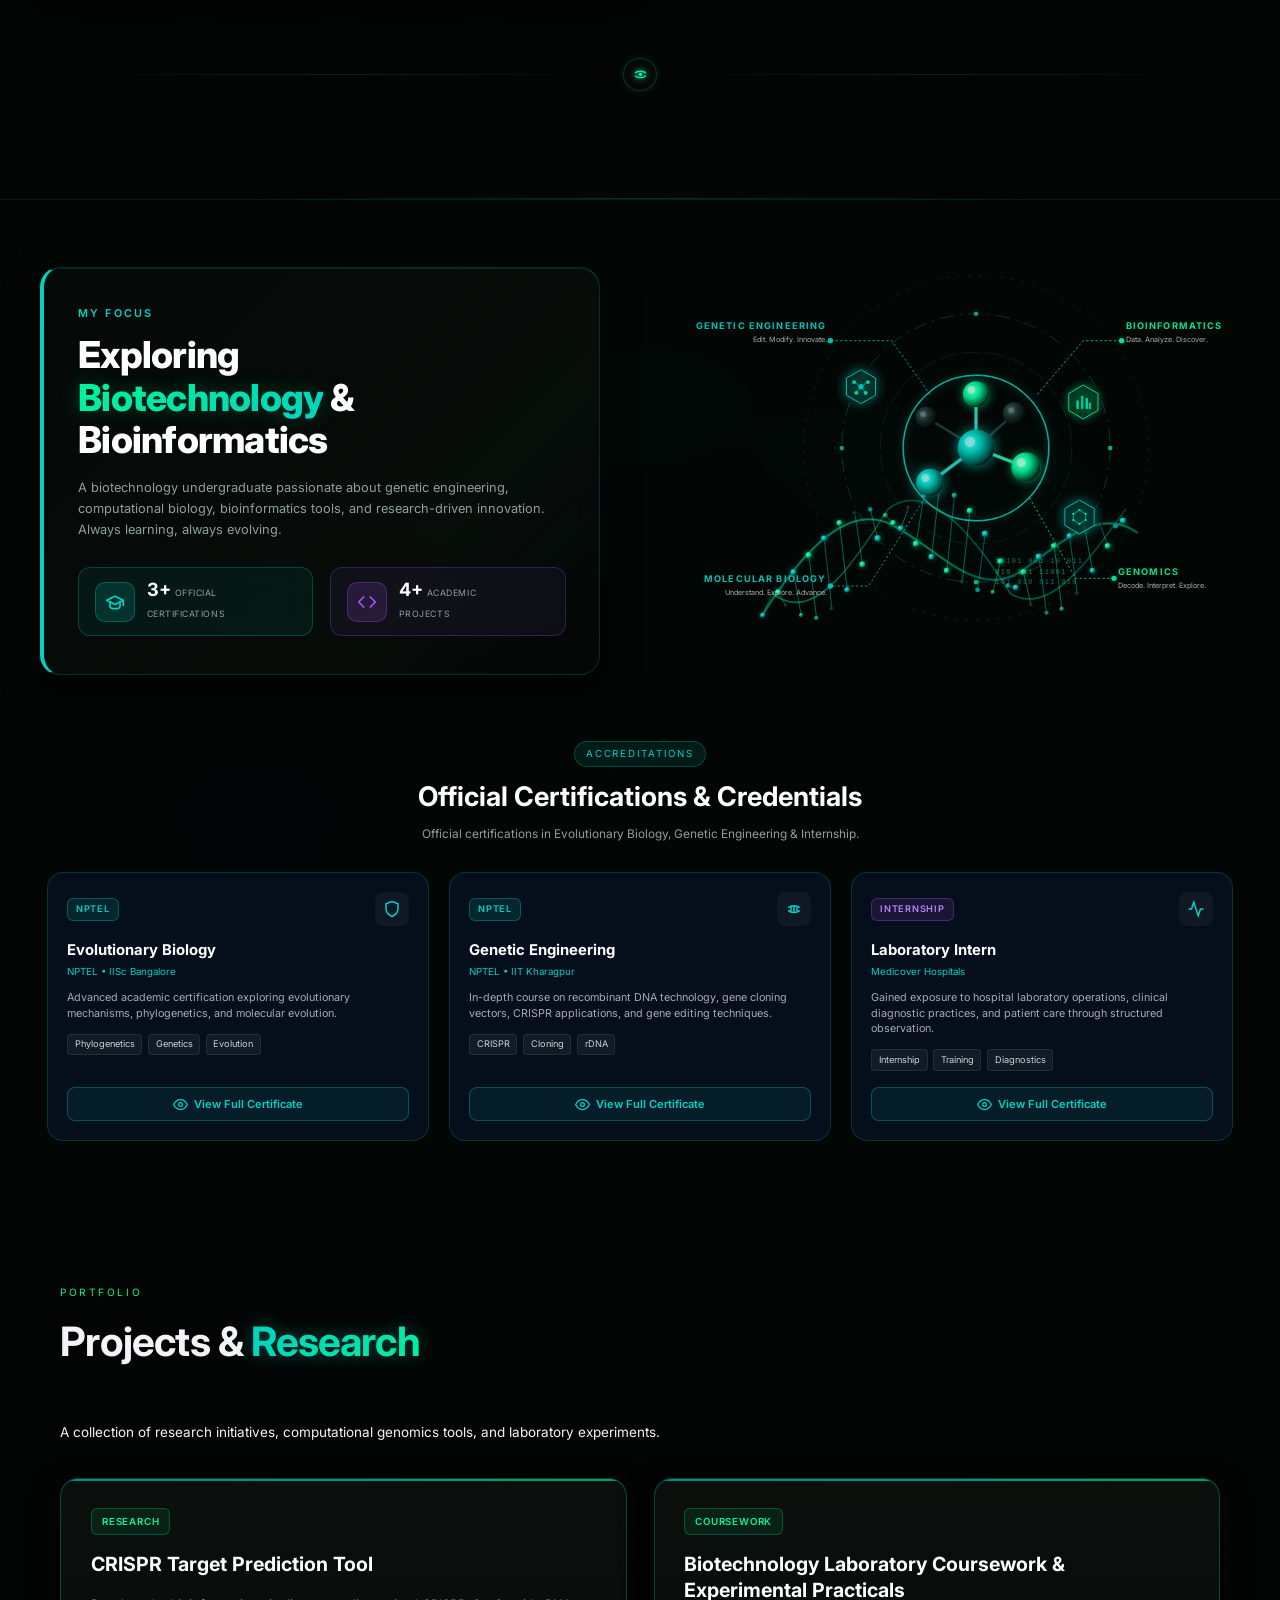
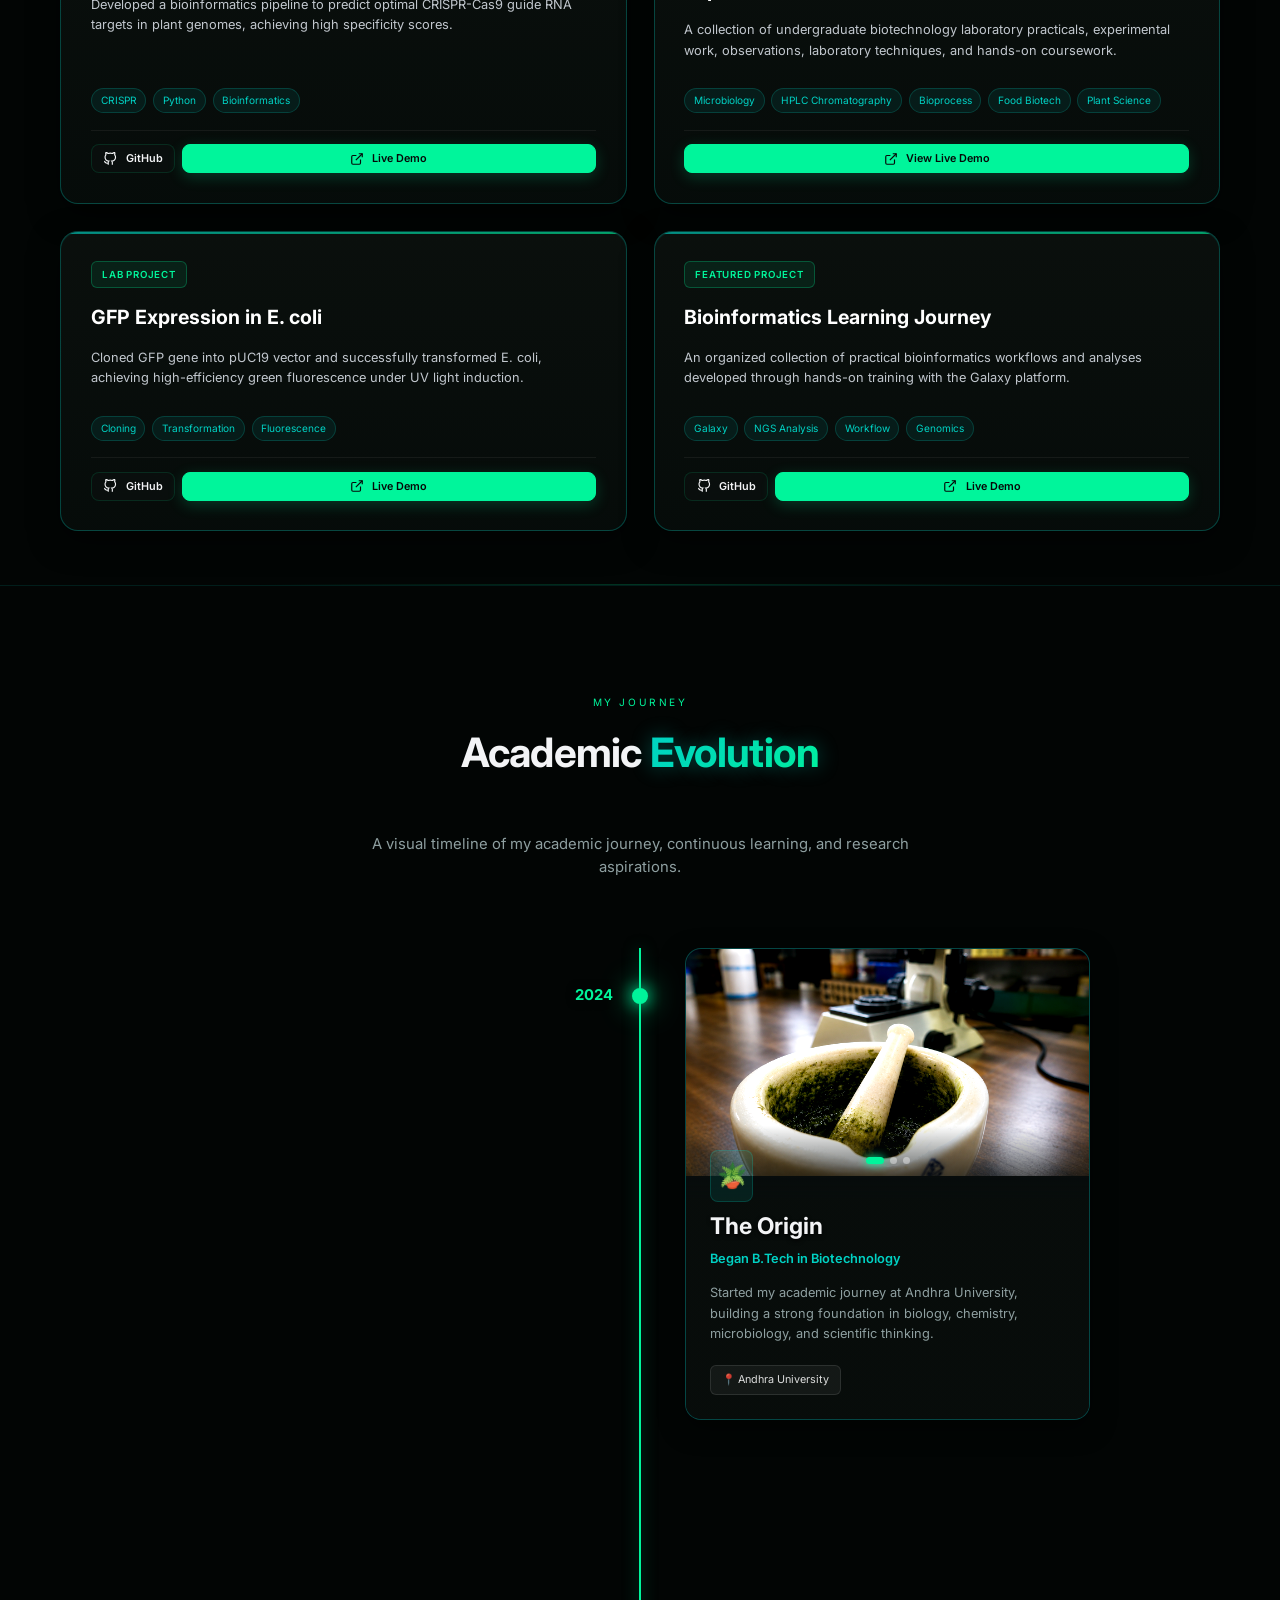
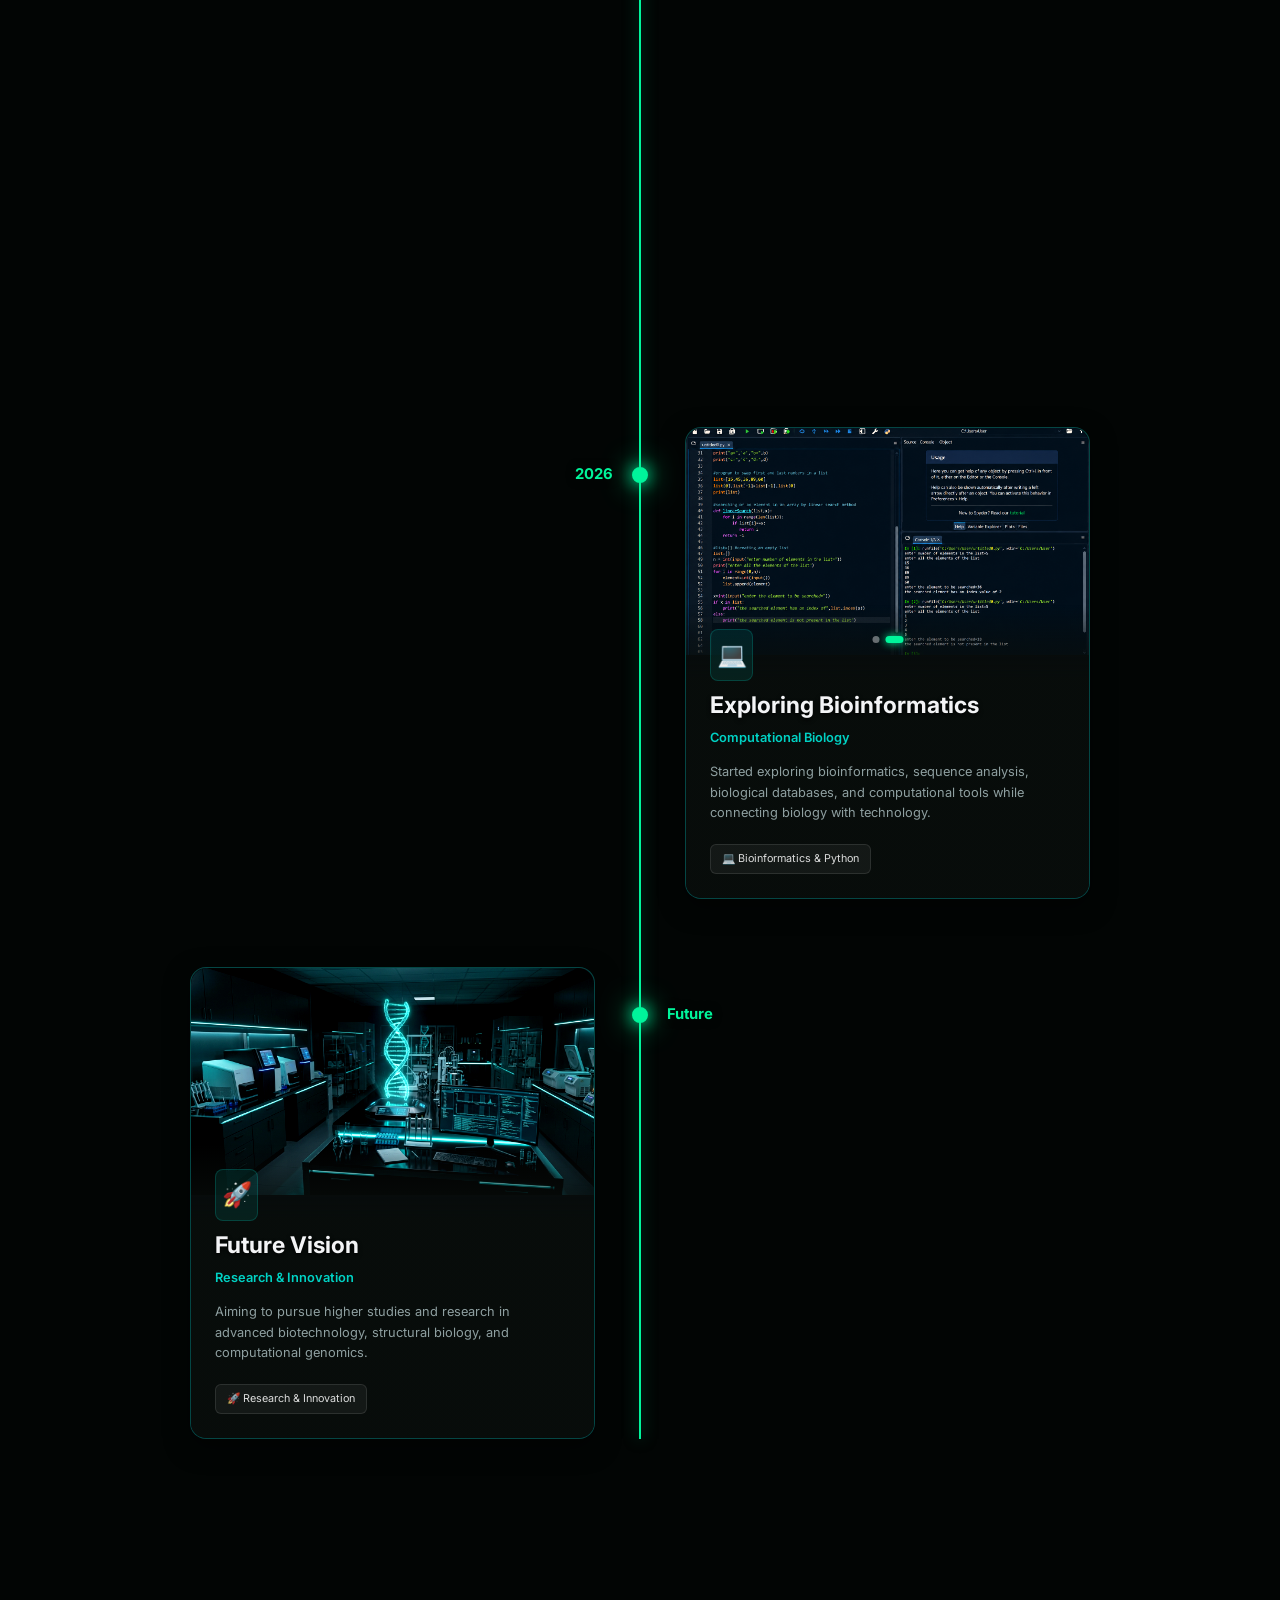
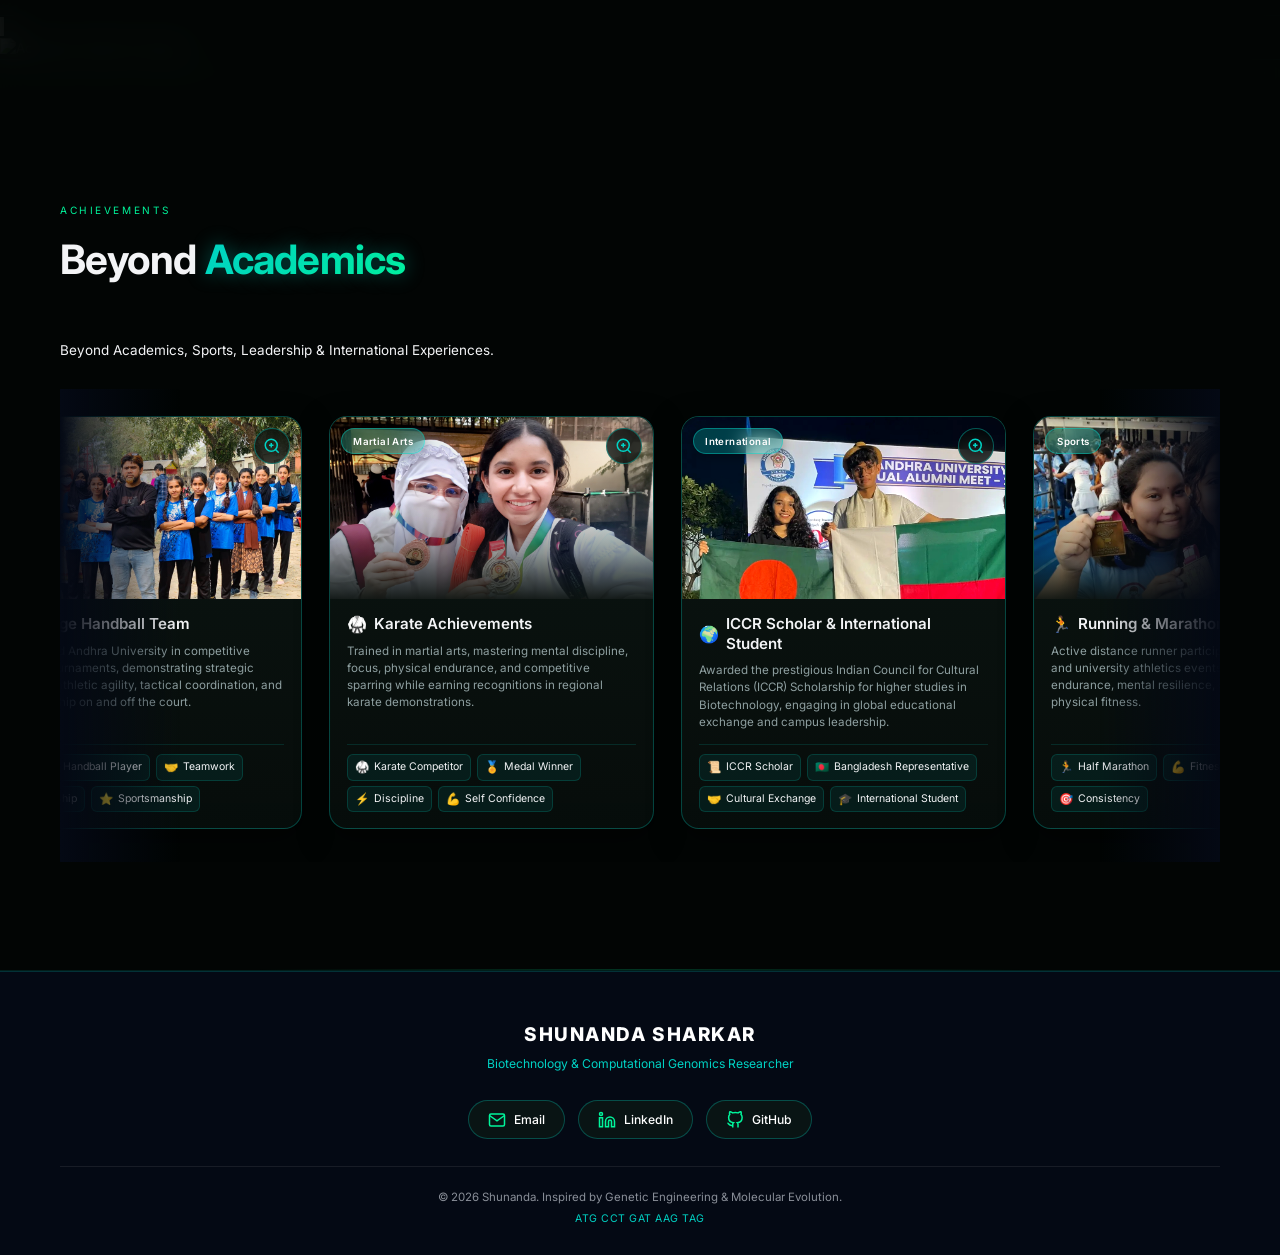
==== commit fd7d3cd4: "Enhance and beautify light mode with clean modern pearl & emerald biotech design" ====
--- a/index.html
+++ b/index.html
@@ -27,7 +27,7 @@
 
   <!-- Stylesheet -->
   <link rel="stylesheet" href="https://cdnjs.cloudflare.com/ajax/libs/font-awesome/6.7.2/css/all.min.css">
-  <link rel="stylesheet" href="./style.css?v=15">
+  <link rel="stylesheet" href="./style.css?v=16">
 
   <!-- Theme Initialization (Prevents FOUC) -->
   <script>
@@ -1617,7 +1617,7 @@
   </button>
 
   <!-- App Logic -->
-  <script src="./app.js?v=15"></script>
+  <script src="./app.js?v=16"></script>
 </body>
 
 </html>
--- a/style.css
+++ b/style.css
@@ -23,6 +23,7 @@
 
   /* Brand & Accent Colors */
   --color-primary: #00f59b;
+  --color-primary-dark: #00c77d;
   --color-primary-rgb: 0, 245, 155;
   --color-secondary: #00d2c4;
   --color-secondary-rgb: 0, 210, 196;
@@ -70,6 +71,18 @@
   --transition-slow: 0.6s cubic-bezier(0.4, 0, 0.2, 1);
 }
 
+/* Smooth Theme Switching Transitions */
+html.theme-transition,
+html.theme-transition *,
+html.theme-transition *::before,
+html.theme-transition *::after {
+  transition: background-color 0.3s cubic-bezier(0.4, 0, 0.2, 1),
+              border-color 0.3s cubic-bezier(0.4, 0, 0.2, 1),
+              color 0.3s cubic-bezier(0.4, 0, 0.2, 1),
+              box-shadow 0.3s cubic-bezier(0.4, 0, 0.2, 1) !important;
+  transition-delay: 0s !important;
+}
+
 /* ==========================================================================
    LIGHT / WHITE THEME OVERRIDES (Clean Modern Scientific Pearl & Emerald)
    ========================================================================== */
@@ -78,10 +91,10 @@
   --bg-primary: #f8fafc;
   --bg-secondary: #f1f5f9;
   --bg-card: #ffffff;
-  --bg-card-glass: rgba(255, 255, 255, 0.88);
+  --bg-card-glass: rgba(255, 255, 255, 0.92);
   --bg-card-hover: #f8fafc;
-  --bg-header: rgba(255, 255, 255, 0.85);
-  --bg-header-scrolled: rgba(255, 255, 255, 0.96);
+  --bg-header: rgba(255, 255, 255, 0.88);
+  --bg-header-scrolled: rgba(255, 255, 255, 0.97);
   --bg-input: #ffffff;
   --bg-pill: rgba(5, 150, 105, 0.08);
 
@@ -92,10 +105,11 @@
 
   /* Brand & Accent Colors (Rich High-Contrast Emerald & Biotech Teal) */
   --color-primary: #059669;
+  --color-primary-dark: #047857;
   --color-primary-rgb: 5, 150, 105;
   --color-secondary: #0d9488;
   --color-secondary-rgb: 13, 148, 136;
-  --color-accent: #65a30d;
+  --color-accent: #16a34a;
 
   /* Text & Foreground Colors */
   --color-text-primary: #0f172a;
@@ -104,7 +118,7 @@
   --color-text-inverse: #ffffff;
 
   /* Borders & Dividers */
-  --color-border: rgba(5, 150, 105, 0.2);
+  --color-border: rgba(5, 150, 105, 0.18);
   --color-border-hover: rgba(5, 150, 105, 0.45);
   --color-border-subtle: rgba(15, 23, 42, 0.08);
 
@@ -116,12 +130,12 @@
   --glow-shadow-green: 0 4px 14px rgba(5, 150, 105, 0.2);
   --glow-shadow-green-strong: 0 8px 22px rgba(5, 150, 105, 0.35);
   --glow-shadow-teal: 0 4px 14px rgba(13, 148, 136, 0.2);
-  --card-shadow: 0 10px 25px rgba(15, 23, 42, 0.06), 0 1px 3px rgba(15, 23, 42, 0.04);
-  --card-shadow-hover: 0 16px 36px rgba(15, 23, 42, 0.12), 0 0 16px rgba(5, 150, 105, 0.15);
+  --card-shadow: 0 8px 24px rgba(15, 23, 42, 0.05), 0 1px 3px rgba(15, 23, 42, 0.03);
+  --card-shadow-hover: 0 16px 36px rgba(15, 23, 42, 0.08), 0 0 16px rgba(5, 150, 105, 0.12);
 
   /* Background Grid & Ambient Glow */
-  --grid-line-color: rgba(5, 150, 105, 0.045);
-  --ambient-glow-opacity: 0.08;
+  --grid-line-color: rgba(5, 150, 105, 0.035);
+  --ambient-glow-opacity: 0.06;
   --ambient-glow-blend: multiply;
 
   /* Canvas Particle Colors */
@@ -6059,7 +6073,8 @@
 }
 
 /* ==========================================================================
-   LIGHT / WHITE THEME COMPONENT STYLING & COMPREHENSIVE OVERRIDES
+   LIGHT / WHITE THEME COMPONENT STYLING & COMPREHENSIVE DESIGN SYSTEM
+   Theme: Clean Modern Scientific Pearl & Emerald Biotech
    ========================================================================== */
 
 [data-theme="light"] {
@@ -6071,42 +6086,114 @@
   color: var(--color-text-primary);
 }
 
-/* Light Theme Header & Navigation */
-[data-theme="light"] .main-header {
-  background-color: var(--bg-header);
-  border-bottom-color: var(--color-border);
-}
-
-[data-theme="light"] .main-header.scrolled {
-  background-color: var(--bg-header-scrolled);
-  border-bottom-color: var(--color-border);
-  box-shadow: 0 4px 20px rgba(15, 23, 42, 0.05);
-}
-
-[data-theme="light"] .logo {
+/* Light Theme Background Mesh & Ambient Glows */
+[data-theme="light"] .bio-grid-bg {
+  background-image:
+    linear-gradient(rgba(5, 150, 105, 0.035) 1px, transparent 1px),
+    linear-gradient(90deg, rgba(5, 150, 105, 0.035) 1px, transparent 1px);
+}
+
+[data-theme="light"] .ambient-glow {
+  opacity: 0.06;
+  mix-blend-mode: multiply;
+}
+
+[data-theme="light"] .glow-1 {
+  background: radial-gradient(circle, #059669 0%, transparent 70%);
+}
+
+[data-theme="light"] .glow-2 {
+  background: radial-gradient(circle, #0d9488 0%, transparent 70%);
+}
+
+[data-theme="light"] ::selection {
+  background-color: #d1fae5;
+  color: #065f46;
+}
+
+/* Light Theme Typography & Glowing Accents */
+[data-theme="light"] .section-title {
   color: var(--color-text-primary);
 }
 
-[data-theme="light"] .logo-name {
-  background: var(--grad-biolum);
+[data-theme="light"] .section-subtitle {
+  color: var(--color-primary);
+}
+
+[data-theme="light"] .section-description {
+  color: var(--color-text-secondary);
+}
+
+[data-theme="light"] .glowing-accent {
+  background: linear-gradient(135deg, #059669 0%, #0d9488 100%);
   -webkit-background-clip: text;
   -webkit-text-fill-color: transparent;
   background-clip: text;
   text-shadow: none;
 }
 
+[data-theme="light"] .glowing-accent-cyan {
+  background: linear-gradient(135deg, #0d9488 0%, #0284c7 100%);
+  -webkit-background-clip: text;
+  -webkit-text-fill-color: transparent;
+  background-clip: text;
+  text-shadow: none;
+}
+
+/* Light Theme Header & Navigation */
+[data-theme="light"] .main-header {
+  background-color: var(--bg-header);
+  border-bottom: 1px solid rgba(15, 23, 42, 0.06);
+}
+
+[data-theme="light"] .main-header.scrolled {
+  background-color: var(--bg-header-scrolled);
+  border-bottom: 1px solid rgba(15, 23, 42, 0.09);
+  box-shadow: 0 4px 20px rgba(15, 23, 42, 0.04);
+}
+
+[data-theme="light"] .logo {
+  color: var(--color-text-primary);
+}
+
+[data-theme="light"] .logo-name {
+  background: linear-gradient(135deg, #059669 0%, #0d9488 100%);
+  -webkit-background-clip: text;
+  -webkit-text-fill-color: transparent;
+  background-clip: text;
+  text-shadow: none;
+}
+
 [data-theme="light"] .logo-sub {
   color: var(--color-text-muted);
 }
 
+[data-theme="light"] .logo-icon {
+  color: var(--color-primary);
+  filter: drop-shadow(0 0 4px rgba(5, 150, 105, 0.35));
+}
+
 [data-theme="light"] .nav-link {
   color: var(--color-text-secondary);
 }
 
 [data-theme="light"] .nav-link:hover,
 [data-theme="light"] .nav-link.active {
-  color: var(--color-text-primary);
+  color: var(--color-primary);
   text-shadow: none;
+}
+
+[data-theme="light"] .theme-toggle-btn {
+  background-color: var(--bg-pill);
+  border-color: var(--color-border);
+  color: var(--color-primary);
+}
+
+[data-theme="light"] .theme-toggle-btn:hover {
+  background-color: var(--color-primary);
+  color: #ffffff;
+  border-color: var(--color-primary);
+  box-shadow: 0 4px 14px rgba(5, 150, 105, 0.3);
 }
 
 [data-theme="light"] .nav-contact-btn {
@@ -6118,18 +6205,34 @@
 [data-theme="light"] .nav-contact-btn:hover {
   background-color: var(--color-primary);
   color: #ffffff;
-  box-shadow: var(--glow-shadow-green);
+  border-color: var(--color-primary);
+  box-shadow: 0 4px 14px rgba(5, 150, 105, 0.3);
 }
 
 [data-theme="light"] .mobile-toggle .bar {
   background-color: var(--color-text-primary);
+}
+
+[data-theme="light"] .nav-menu {
+  background-color: rgba(255, 255, 255, 0.98);
+  border-bottom-color: rgba(15, 23, 42, 0.08);
+}
+
+[data-theme="light"] .mobile-nav-theme-row {
+  border-top-color: rgba(15, 23, 42, 0.08);
+}
+
+[data-theme="light"] .mobile-theme-toggle-btn {
+  background: var(--bg-pill);
+  border-color: var(--color-border);
+  color: var(--color-text-primary);
 }
 
 /* Light Theme Hero Section */
 [data-theme="light"] .hero-badge {
   background-color: rgba(5, 150, 105, 0.08);
   border-color: rgba(5, 150, 105, 0.25);
-  color: var(--color-primary);
+  color: #047857;
   box-shadow: 0 2px 10px rgba(5, 150, 105, 0.08);
 }
 
@@ -6142,7 +6245,7 @@
   color: var(--color-text-primary);
 }
 
-[data-theme="light"] .hero-description {
+[data-theme="light"] .hero-tagline {
   color: var(--color-text-secondary);
 }
 
@@ -6155,13 +6258,14 @@
 
 [data-theme="light"] .btn-primary:hover {
   background-color: var(--color-primary-dark);
-  box-shadow: var(--glow-shadow-green-strong);
+  border-color: var(--color-primary-dark);
+  box-shadow: 0 8px 22px rgba(5, 150, 105, 0.35);
 }
 
 [data-theme="light"] .btn-secondary {
   background-color: #ffffff;
-  color: var(--color-text-primary);
-  border-color: var(--color-border);
+  color: #1e293b;
+  border-color: rgba(203, 213, 225, 0.9);
   box-shadow: 0 2px 8px rgba(15, 23, 42, 0.04);
 }
 
@@ -6169,25 +6273,148 @@
   background-color: rgba(5, 150, 105, 0.06);
   border-color: var(--color-primary);
   color: var(--color-primary);
-}
-
-/* Light Theme About Me Section & Stats */
+  box-shadow: 0 4px 14px rgba(5, 150, 105, 0.15);
+}
+
+[data-theme="light"] .scroll-indicator .indicator-arrow {
+  color: var(--color-primary);
+}
+
+/* Light Theme About Me Section & Holographic Dashboard */
 [data-theme="light"] .about-section {
   background-color: var(--bg-primary);
 }
 
-[data-theme="light"] .about-content,
-[data-theme="light"] .about-card,
-[data-theme="light"] .about-stat-card,
-[data-theme="light"] .bio-stat {
-  background-color: var(--bg-card);
-  border-color: var(--color-border);
+[data-theme="light"] .about-dashboard-card {
+  background: #ffffff;
+  border: 1px solid rgba(5, 150, 105, 0.2);
+  box-shadow: 0 16px 40px rgba(15, 23, 42, 0.06);
+}
+
+[data-theme="light"] .dashboard-grid-overlay {
+  background-image:
+    linear-gradient(rgba(5, 150, 105, 0.06) 1px, transparent 1px),
+    linear-gradient(90deg, rgba(5, 150, 105, 0.06) 1px, transparent 1px);
+}
+
+[data-theme="light"] .holo-widget {
+  background: rgba(255, 255, 255, 0.94) !important;
+  border: 1px solid rgba(5, 150, 105, 0.25) !important;
+  box-shadow: 0 8px 24px rgba(15, 23, 42, 0.08) !important;
+}
+
+[data-theme="light"] .holo-widget:hover {
+  border-color: var(--color-primary) !important;
+  box-shadow: 0 12px 30px rgba(15, 23, 42, 0.12), 0 0 14px rgba(5, 150, 105, 0.2) !important;
+}
+
+[data-theme="light"] .widget-header {
+  border-bottom-color: rgba(15, 23, 42, 0.08);
+}
+
+[data-theme="light"] .widget-title {
+  color: #475569;
+}
+
+[data-theme="light"] .widget-sub {
+  color: var(--color-primary);
+}
+
+[data-theme="light"] .widget-status-dot {
+  background-color: var(--color-primary);
+  box-shadow: 0 0 6px rgba(5, 150, 105, 0.6);
+}
+
+[data-theme="light"] .status-text {
   color: var(--color-text-primary);
-  box-shadow: var(--card-shadow);
-}
-
-[data-theme="light"] .about-text {
+}
+
+[data-theme="light"] .ecg-line {
+  stroke: var(--color-primary);
+}
+
+[data-theme="light"] .widget-icon {
+  color: var(--color-primary);
+  filter: drop-shadow(0 0 4px rgba(5, 150, 105, 0.3));
+}
+
+[data-theme="light"] .widget-label {
+  color: var(--color-text-muted);
+}
+
+[data-theme="light"] .widget-value {
+  color: var(--color-text-primary);
+}
+
+[data-theme="light"] .base-sequence {
+  background: rgba(5, 150, 105, 0.08);
+  color: #047857;
+  border: 1px solid rgba(5, 150, 105, 0.15);
+  border-radius: 6px;
+  padding: 3px 6px;
+}
+
+[data-theme="light"] .strand-1 {
+  stroke: var(--color-primary);
+}
+
+[data-theme="light"] .strand-2 {
+  stroke: var(--color-secondary);
+}
+
+[data-theme="light"] .progress-label {
+  color: var(--color-text-muted);
+}
+
+[data-theme="light"] .progress-container {
+  background: rgba(15, 23, 42, 0.08);
+}
+
+[data-theme="light"] .progress-bar-fill {
+  background: linear-gradient(90deg, #059669, #0d9488);
+}
+
+[data-theme="light"] .progress-percentage {
+  color: var(--color-primary);
+}
+
+[data-theme="light"] .skeletal-svg line {
+  stroke: var(--color-primary);
+}
+
+[data-theme="light"] .skeletal-svg text {
+  fill: #0f172a;
+}
+
+[data-theme="light"] .skeletal-svg rect {
+  fill: #ffffff;
+  stroke: rgba(5, 150, 105, 0.3);
+  stroke-width: 1;
+}
+
+[data-theme="light"] .dashboard-quote-box {
+  background: #ffffff;
+  border: 1px solid rgba(5, 150, 105, 0.18);
+  box-shadow: 0 8px 20px rgba(15, 23, 42, 0.04);
+}
+
+[data-theme="light"] .quote-symbol {
+  color: var(--color-primary);
+}
+
+[data-theme="light"] .quote-text {
   color: var(--color-text-secondary);
+}
+
+[data-theme="light"] .stat-card {
+  background: #ffffff;
+  border: 1px solid rgba(5, 150, 105, 0.18);
+  box-shadow: 0 6px 18px rgba(15, 23, 42, 0.04);
+}
+
+[data-theme="light"] .stat-card:hover {
+  border-color: var(--color-primary);
+  box-shadow: 0 10px 24px rgba(5, 150, 105, 0.12);
 }
 
 [data-theme="light"] .stat-number {
@@ -6198,281 +6425,606 @@
   color: var(--color-text-muted);
 }
 
-[data-theme="light"] .badge-pill,
-[data-theme="light"] .pill-tag {
-  background: var(--bg-pill);
+[data-theme="light"] .info-badge {
+  background: rgba(5, 150, 105, 0.08);
+  border-color: rgba(5, 150, 105, 0.25);
+  color: #047857;
+}
+
+[data-theme="light"] .about-main-title {
+  color: var(--color-text-primary);
+}
+
+[data-theme="light"] .about-profile-ring {
+  background: linear-gradient(135deg, rgba(5, 150, 105, 0.4), rgba(13, 148, 136, 0.2));
+  box-shadow: 0 0 25px rgba(5, 150, 105, 0.18);
+}
+
+[data-theme="light"] .about-lead-paragraph {
+  color: var(--color-text-secondary);
+}
+
+[data-theme="light"] .about-sub-title {
+  color: var(--color-text-primary);
+}
+
+[data-theme="light"] .sub-title-icon {
   color: var(--color-primary);
-  border: 1px solid var(--color-border);
-}
-
-/* Light Theme Skills Dashboard */
+}
+
+[data-theme="light"] .interest-pill-card {
+  background: #ffffff;
+  border: 1px solid rgba(5, 150, 105, 0.18);
+  box-shadow: 0 4px 14px rgba(15, 23, 42, 0.04);
+}
+
+[data-theme="light"] .interest-pill-card:hover {
+  border-color: var(--color-primary);
+  box-shadow: 0 10px 24px rgba(5, 150, 105, 0.12);
+}
+
+[data-theme="light"] .pill-icon-container {
+  background: rgba(5, 150, 105, 0.1);
+  color: var(--color-primary);
+}
+
+[data-theme="light"] .pill-info h4 {
+  color: var(--color-text-primary);
+}
+
+[data-theme="light"] .pill-info p {
+  color: var(--color-text-muted);
+}
+
+[data-theme="light"] .about-bottom-accent .accent-line {
+  background: rgba(5, 150, 105, 0.2);
+}
+
+[data-theme="light"] .about-bottom-accent .accent-node-circle {
+  background: #ffffff;
+  border-color: var(--color-primary);
+  color: var(--color-primary);
+  box-shadow: 0 0 12px rgba(5, 150, 105, 0.25);
+}
+
+/* Light Theme Skills Dashboard Section */
 [data-theme="light"] .skills-dashboard {
   background-color: var(--bg-secondary) !important;
   color: var(--color-text-primary);
 }
 
 [data-theme="light"] .skills-dashboard::before {
-  opacity: 0.05;
-}
-
-[data-theme="light"] .skd-header-title {
-  color: var(--color-text-primary);
-}
-
-[data-theme="light"] .skd-header-desc {
-  color: var(--color-text-secondary);
-}
-
-[data-theme="light"] .skd-cat-card,
-[data-theme="light"] .skills-category-card,
-[data-theme="light"] .skill-card {
+  opacity: 0.06;
+}
+
+[data-theme="light"] .skills-focus-content,
+[data-theme="light"] .skd-focus-body {
   background: #ffffff !important;
-  border-color: var(--color-border) !important;
-  box-shadow: var(--card-shadow) !important;
-}
-
-[data-theme="light"] .skd-cat-card:hover,
-[data-theme="light"] .skills-category-card:hover {
-  box-shadow: var(--card-shadow-hover) !important;
+  border: 1px solid rgba(5, 150, 105, 0.22) !important;
+  border-left: 4px solid var(--color-primary) !important;
+  box-shadow: 0 15px 35px rgba(15, 23, 42, 0.06) !important;
+}
+
+[data-theme="light"] .skd-focus-label {
+  color: var(--color-primary) !important;
+}
+
+[data-theme="light"] .skd-focus-heading {
+  color: var(--color-text-primary) !important;
+}
+
+[data-theme="light"] .skd-cyan {
+  color: var(--color-secondary) !important;
+}
+
+[data-theme="light"] .skd-focus-desc {
+  color: var(--color-text-secondary) !important;
+}
+
+[data-theme="light"] .skd-stat-card.skd-stat-cyan {
+  background: rgba(13, 148, 136, 0.08);
+  border: 1px solid rgba(13, 148, 136, 0.22);
+}
+
+[data-theme="light"] .skd-stat-card.skd-stat-purple {
+  background: rgba(147, 51, 234, 0.08);
+  border: 1px solid rgba(147, 51, 234, 0.22);
+}
+
+[data-theme="light"] .skd-stat-num {
+  color: var(--color-text-primary) !important;
+}
+
+[data-theme="light"] .skd-stat-lbl {
+  color: var(--color-text-muted) !important;
+}
+
+/* Light Theme 3D Watermark Molecular SVG */
+[data-theme="light"] .skd-watermark-visual svg text {
+  fill: var(--color-text-primary);
+}
+
+[data-theme="light"] .skd-watermark-visual polygon {
+  fill: rgba(255, 255, 255, 0.95);
+}
+
+/* Light Theme Certifications Section */
+[data-theme="light"] .skd-cert-section {
+  background: transparent !important;
+}
+
+[data-theme="light"] .skd-cert-badge {
+  background: rgba(5, 150, 105, 0.08) !important;
+  color: #047857 !important;
+  border: 1px solid rgba(5, 150, 105, 0.2) !important;
+}
+
+[data-theme="light"] .skd-cert-heading {
+  color: var(--color-text-primary) !important;
+}
+
+[data-theme="light"] .skd-cert-sub {
+  color: var(--color-text-muted) !important;
+}
+
+[data-theme="light"] .cert-card {
+  background: #ffffff !important;
+  border: 1px solid rgba(5, 150, 105, 0.18) !important;
+  box-shadow: 0 8px 24px rgba(15, 23, 42, 0.05) !important;
+}
+
+[data-theme="light"] .cert-card:hover {
   border-color: var(--color-primary) !important;
-}
-
-[data-theme="light"] .skd-item-name,
-[data-theme="light"] .skill-name {
-  color: var(--color-text-primary);
-}
-
-[data-theme="light"] .skd-item-desc {
-  color: var(--color-text-secondary);
-}
-
-[data-theme="light"] .skd-tech-chip,
-[data-theme="light"] .skill-pill,
-[data-theme="light"] .skill-badge {
-  background: var(--bg-pill);
+  box-shadow: 0 16px 36px rgba(5, 150, 105, 0.14) !important;
+}
+
+[data-theme="light"] .cert-type-tag.tag-nptel {
+  background: rgba(5, 150, 105, 0.1);
+  color: #047857;
+  border: 1px solid rgba(5, 150, 105, 0.25);
+}
+
+[data-theme="light"] .cert-type-tag.tag-health {
+  background: rgba(13, 148, 136, 0.1);
+  color: #0f766e;
+  border: 1px solid rgba(13, 148, 136, 0.25);
+}
+
+[data-theme="light"] .cert-icon-badge {
+  background: rgba(5, 150, 105, 0.08);
   color: var(--color-primary);
-  border-color: rgba(5, 150, 105, 0.25);
-}
-
-[data-theme="light"] .skd-bar-track {
-  background: rgba(15, 23, 42, 0.08);
-}
-
-[data-theme="light"] .skd-tool-card,
-[data-theme="light"] .tool-card {
-  background: #ffffff;
-  border-color: var(--color-border);
-  color: var(--color-text-primary);
-  box-shadow: var(--card-shadow);
+  border: 1px solid rgba(5, 150, 105, 0.2);
+}
+
+[data-theme="light"] .cert-title {
+  color: var(--color-text-primary) !important;
+}
+
+[data-theme="light"] .cert-issuer {
+  color: var(--color-secondary) !important;
+}
+
+[data-theme="light"] .cert-desc {
+  color: var(--color-text-secondary) !important;
+}
+
+[data-theme="light"] .cert-tags span {
+  background: rgba(5, 150, 105, 0.08) !important;
+  color: #047857 !important;
+  border: 1px solid rgba(5, 150, 105, 0.2) !important;
+}
+
+[data-theme="light"] .btn-view-cert {
+  background: rgba(5, 150, 105, 0.08) !important;
+  color: var(--color-primary) !important;
+  border: 1px solid rgba(5, 150, 105, 0.25) !important;
+}
+
+[data-theme="light"] .btn-view-cert:hover {
+  background: var(--color-primary) !important;
+  color: #ffffff !important;
+  border-color: var(--color-primary) !important;
+  box-shadow: 0 4px 14px rgba(5, 150, 105, 0.25) !important;
 }
 
 /* Light Theme Projects Section */
 [data-theme="light"] .projects-section {
-  background: var(--bg-secondary);
+  background: var(--bg-primary);
 }
 
 [data-theme="light"] .project-card {
   background: #ffffff !important;
-  border-color: var(--color-border) !important;
-  box-shadow: var(--card-shadow) !important;
+  border: 1px solid rgba(5, 150, 105, 0.18) !important;
+  box-shadow: 0 8px 24px rgba(15, 23, 42, 0.05) !important;
 }
 
 [data-theme="light"] .project-card:hover {
-  box-shadow: var(--card-shadow-hover) !important;
   border-color: var(--color-primary) !important;
-}
-
-[data-theme="light"] .project-title {
+  box-shadow: 0 20px 40px rgba(15, 23, 42, 0.08), 0 0 20px rgba(5, 150, 105, 0.12) !important;
+}
+
+[data-theme="light"] .project-badge {
+  background: rgba(5, 150, 105, 0.08);
+  color: #047857;
+  border: 1px solid rgba(5, 150, 105, 0.25);
+}
+
+[data-theme="light"] .project-card-title {
+  color: var(--color-text-primary) !important;
+}
+
+[data-theme="light"] .project-description {
+  color: var(--color-text-secondary) !important;
+}
+
+[data-theme="light"] .project-tags span {
+  background: rgba(5, 150, 105, 0.08) !important;
+  color: #047857 !important;
+  border: 1px solid rgba(5, 150, 105, 0.18) !important;
+}
+
+[data-theme="light"] .project-card-footer {
+  border-top: 1px solid rgba(15, 23, 42, 0.08) !important;
+}
+
+[data-theme="light"] .project-card-footer .btn-secondary {
+  background: #ffffff;
+  color: #1e293b;
+  border: 1px solid rgba(203, 213, 225, 0.9);
+}
+
+[data-theme="light"] .project-card-footer .btn-secondary:hover {
+  background: rgba(5, 150, 105, 0.06);
+  border-color: var(--color-primary);
+  color: var(--color-primary);
+}
+
+[data-theme="light"] .project-card-footer .btn-primary {
+  background: var(--color-primary);
+  color: #ffffff;
+  border-color: var(--color-primary);
+}
+
+/* Light Theme Journey / Academic Evolution Timeline */
+[data-theme="light"] .journey-section {
+  background: var(--bg-secondary);
+}
+
+[data-theme="light"] .timeline-line {
+  background: linear-gradient(180deg, rgba(5, 150, 105, 0.4) 0%, rgba(13, 148, 136, 0.4) 100%);
+}
+
+[data-theme="light"] .timeline-node {
+  background: #ffffff;
+  border: 3.5px solid var(--color-primary);
+  box-shadow: 0 0 12px rgba(5, 150, 105, 0.35);
+}
+
+[data-theme="light"] .timeline-year {
+  background: rgba(5, 150, 105, 0.1);
+  color: #047857;
+  border: 1px solid rgba(5, 150, 105, 0.25);
+}
+
+[data-theme="light"] .timeline-card {
+  background: #ffffff !important;
+  border: 1px solid rgba(5, 150, 105, 0.18) !important;
+  box-shadow: 0 8px 24px rgba(15, 23, 42, 0.05) !important;
+}
+
+[data-theme="light"] .timeline-card:hover {
+  border-color: var(--color-primary) !important;
+  box-shadow: 0 16px 36px rgba(15, 23, 42, 0.08), 0 0 20px rgba(5, 150, 105, 0.1) !important;
+}
+
+[data-theme="light"] .card-title {
+  color: var(--color-text-primary) !important;
+}
+
+[data-theme="light"] .card-subtitle {
+  color: var(--color-secondary) !important;
+}
+
+[data-theme="light"] .card-description {
+  color: var(--color-text-secondary) !important;
+}
+
+[data-theme="light"] .card-footer-tag span {
+  background: rgba(5, 150, 105, 0.08);
+  color: #047857;
+  border: 1px solid rgba(5, 150, 105, 0.18);
+}
+
+[data-theme="light"] .inner-carousel-arrow {
+  background: rgba(255, 255, 255, 0.9);
+  color: #0f172a;
+  border: 1px solid rgba(5, 150, 105, 0.2);
+  box-shadow: 0 2px 8px rgba(0, 0, 0, 0.08);
+}
+
+[data-theme="light"] .inner-carousel-arrow:hover {
+  background: var(--color-primary);
+  color: #ffffff;
+}
+
+[data-theme="light"] .inner-carousel-dot {
+  background: rgba(15, 23, 42, 0.25);
+}
+
+[data-theme="light"] .inner-carousel-dot.active {
+  background: var(--color-primary);
+}
+
+/* Light Theme Achievements & Beyond Academics */
+[data-theme="light"] .achievements-section {
+  background: var(--bg-primary);
+}
+
+[data-theme="light"] .ach-fade-left {
+  background: linear-gradient(90deg, #f8fafc 0%, rgba(248, 250, 252, 0) 100%) !important;
+}
+
+[data-theme="light"] .ach-fade-right {
+  background: linear-gradient(-90deg, #f8fafc 0%, rgba(248, 250, 252, 0) 100%) !important;
+}
+
+[data-theme="light"] .achievement-card {
+  background: #ffffff !important;
+  border: 1px solid rgba(5, 150, 105, 0.18) !important;
+  box-shadow: 0 8px 24px rgba(15, 23, 42, 0.05) !important;
+}
+
+[data-theme="light"] .achievement-card:hover {
+  border-color: var(--color-primary) !important;
+  box-shadow: 0 20px 45px rgba(5, 150, 105, 0.14) !important;
+}
+
+[data-theme="light"] .achievement-card-title {
+  color: var(--color-text-primary) !important;
+}
+
+[data-theme="light"] .achievement-description {
+  color: var(--color-text-secondary) !important;
+}
+
+[data-theme="light"] .card-badge-top {
+  background: rgba(5, 150, 105, 0.9);
+  color: #ffffff;
+}
+
+[data-theme="light"] .card-zoom-btn {
+  background: rgba(255, 255, 255, 0.9);
+  color: var(--color-primary);
+  border: 1px solid rgba(5, 150, 105, 0.25);
+}
+
+[data-theme="light"] .highlight-item {
+  background: rgba(5, 150, 105, 0.06);
+  color: #1e293b;
+  border: 1px solid rgba(5, 150, 105, 0.15);
+}
+
+[data-theme="light"] .achievement-img-placeholder {
+  background: #f1f5f9;
+  color: #64748b;
+}
+
+/* Light Theme Lightbox Modals & Popups */
+[data-theme="light"] .lightbox-overlay,
+[data-theme="light"] .cert-modal {
+  background: rgba(15, 23, 42, 0.75);
+  backdrop-filter: blur(16px);
+}
+
+[data-theme="light"] .lightbox-main,
+[data-theme="light"] .lightbox-content,
+[data-theme="light"] .cert-modal-content {
+  background: #ffffff !important;
+  border: 1px solid rgba(5, 150, 105, 0.25) !important;
+  box-shadow: 0 25px 60px rgba(15, 23, 42, 0.2) !important;
+  color: var(--color-text-primary) !important;
+}
+
+[data-theme="light"] .lightbox-stage {
+  background: #f8fafc;
+}
+
+[data-theme="light"] .lightbox-placeholder-view {
+  background: radial-gradient(circle at center, rgba(5, 150, 105, 0.08) 0%, #f8fafc 85%);
+  color: var(--color-secondary);
+}
+
+[data-theme="light"] .placeholder-modal-text {
   color: var(--color-text-primary);
 }
 
-[data-theme="light"] .project-desc {
+[data-theme="light"] .placeholder-modal-subtext {
+  color: var(--color-text-muted);
+}
+
+[data-theme="light"] .lightbox-caption {
+  background: #f8fafc;
+  border-top: 1px solid rgba(15, 23, 42, 0.08);
+}
+
+[data-theme="light"] .lightbox-title {
+  color: var(--color-text-primary);
+}
+
+[data-theme="light"] .lightbox-badge {
+  color: var(--color-primary);
+}
+
+[data-theme="light"] .lightbox-desc {
   color: var(--color-text-secondary);
 }
 
-[data-theme="light"] .project-tag,
-[data-theme="light"] .project-tech-badge {
-  background: var(--bg-pill);
-  color: var(--color-primary);
-  border-color: rgba(5, 150, 105, 0.2);
-}
-
-[data-theme="light"] .project-link {
-  color: var(--color-primary);
-}
-
-/* Light Theme Journey & Academic Timeline */
-[data-theme="light"] .journey-section {
-  background: var(--bg-primary);
-}
-
-[data-theme="light"] .timeline-spine {
-  background: rgba(5, 150, 105, 0.2);
-}
-
-[data-theme="light"] .timeline-item,
-[data-theme="light"] .timeline-card,
-[data-theme="light"] .journey-card,
-[data-theme="light"] .coursework-card,
-[data-theme="light"] .academic-card {
-  background: #ffffff !important;
-  border-color: var(--color-border) !important;
+[data-theme="light"] .lightbox-counter {
+  background: rgba(5, 150, 105, 0.1);
+  color: #047857;
+  border-color: rgba(5, 150, 105, 0.25);
+}
+
+[data-theme="light"] .lightbox-btn,
+[data-theme="light"] .lightbox-close-btn,
+[data-theme="light"] .cert-modal-close {
+  background: #ffffff;
+  border: 1px solid rgba(5, 150, 105, 0.25);
   color: var(--color-text-primary);
-  box-shadow: var(--card-shadow);
-}
-
-[data-theme="light"] .timeline-dot {
+  box-shadow: 0 4px 12px rgba(15, 23, 42, 0.08);
+}
+
+[data-theme="light"] .lightbox-btn:hover,
+[data-theme="light"] .lightbox-close-btn:hover,
+[data-theme="light"] .cert-modal-close:hover {
   background: var(--color-primary);
-  border-color: #ffffff;
-  box-shadow: 0 0 10px rgba(5, 150, 105, 0.4);
-}
-
-[data-theme="light"] .timeline-year,
-[data-theme="light"] .timeline-badge {
+  color: #ffffff;
+  border-color: var(--color-primary);
+  box-shadow: 0 6px 16px rgba(5, 150, 105, 0.3);
+}
+
+[data-theme="light"] .cert-modal-header {
+  border-bottom: 1px solid rgba(15, 23, 42, 0.08);
+}
+
+[data-theme="light"] .cert-modal-badge {
   background: rgba(5, 150, 105, 0.1);
-  color: var(--color-primary);
-  border-color: rgba(5, 150, 105, 0.2);
-}
-
-[data-theme="light"] .timeline-title {
-  color: var(--color-text-primary);
-}
-
-[data-theme="light"] .timeline-desc {
-  color: var(--color-text-secondary);
-}
-
-[data-theme="light"] .coursework-pill {
-  background: var(--bg-pill);
-  color: var(--color-primary);
-}
-
-/* Light Theme Certifications Section & Modal */
-[data-theme="light"] .skd-cert-section {
-  background: var(--bg-primary) !important;
-}
-
-[data-theme="light"] .skd-cert-card,
-[data-theme="light"] .cert-card {
-  background: #ffffff !important;
-  border-color: var(--color-border) !important;
-  box-shadow: var(--card-shadow) !important;
-}
-
-[data-theme="light"] .skd-cert-title,
-[data-theme="light"] .cert-title {
-  color: var(--color-text-primary) !important;
-}
-
-[data-theme="light"] .skd-cert-issuer,
-[data-theme="light"] .cert-issuer {
-  color: var(--color-secondary) !important;
-}
-
-[data-theme="light"] .skd-cert-desc,
-[data-theme="light"] .cert-desc {
-  color: var(--color-text-secondary) !important;
-}
-
-[data-theme="light"] .skd-cert-badge,
-[data-theme="light"] .cert-tag,
-[data-theme="light"] .cert-tags span {
-  background: var(--bg-pill) !important;
-  color: var(--color-primary) !important;
-  border-color: rgba(5, 150, 105, 0.2) !important;
-}
-
-[data-theme="light"] .cert-modal-content {
-  background: #ffffff;
-  color: var(--color-text-primary);
-  box-shadow: 0 20px 50px rgba(15, 23, 42, 0.25);
-  border-color: var(--color-border);
+  color: #047857;
 }
 
 [data-theme="light"] .cert-modal-title {
   color: var(--color-text-primary);
 }
 
+[data-theme="light"] .cert-modal-issuer {
+  color: var(--color-secondary);
+}
+
 [data-theme="light"] .cert-modal-desc {
   color: var(--color-text-secondary);
 }
 
-/* Light Theme Achievements Section */
-[data-theme="light"] .achievements-section {
-  background: var(--bg-secondary);
-}
-
-[data-theme="light"] .achievement-card {
-  background: #ffffff !important;
-  border-color: var(--color-border) !important;
-  box-shadow: var(--card-shadow) !important;
-}
-
-[data-theme="light"] .achievement-title {
-  color: var(--color-text-primary);
-}
-
-[data-theme="light"] .achievement-desc {
-  color: var(--color-text-secondary);
-}
-
-[data-theme="light"] .achievement-badge {
-  background: rgba(5, 150, 105, 0.1);
-  color: var(--color-primary);
+[data-theme="light"] .cert-modal-status {
+  background: rgba(5, 150, 105, 0.06);
+  border: 1px solid rgba(5, 150, 105, 0.18);
+  color: #047857;
 }
 
 /* Light Theme Contact Section & Footer */
 [data-theme="light"] .contact-section {
-  background: var(--bg-primary);
-}
-
-[data-theme="light"] .contact-card,
-[data-theme="light"] .contact-info-card,
-[data-theme="light"] .contact-form-container {
+  background: var(--bg-secondary);
+}
+
+[data-theme="light"] .contact-card {
   background: #ffffff;
-  border-color: var(--color-border);
-  box-shadow: var(--card-shadow);
-}
-
-[data-theme="light"] .contact-input,
-[data-theme="light"] .contact-textarea,
-[data-theme="light"] .form-input {
-  background: #ffffff;
+  border: 1px solid rgba(5, 150, 105, 0.18);
+  box-shadow: 0 8px 24px rgba(15, 23, 42, 0.05);
   color: var(--color-text-primary);
-  border-color: var(--color-border);
-}
-
-[data-theme="light"] .contact-input:focus,
-[data-theme="light"] .contact-textarea:focus {
+}
+
+[data-theme="light"] .contact-card::before {
+  background: linear-gradient(90deg, #059669 0%, #0d9488 100%);
+}
+
+[data-theme="light"] .contact-card:hover {
   border-color: var(--color-primary);
-  box-shadow: 0 0 0 3px rgba(5, 150, 105, 0.15);
-}
-
-[data-theme="light"] .social-link {
-  background: var(--bg-pill);
-  border-color: var(--color-border);
+  box-shadow: 0 16px 36px rgba(5, 150, 105, 0.12);
+}
+
+[data-theme="light"] .contact-card-icon {
+  background: rgba(5, 150, 105, 0.1);
+  border: 1px solid rgba(5, 150, 105, 0.25);
   color: var(--color-primary);
 }
 
-[data-theme="light"] .social-link:hover {
+[data-theme="light"] .contact-card:hover .contact-card-icon {
   background: var(--color-primary);
   color: #ffffff;
-  box-shadow: var(--glow-shadow-green);
+}
+
+[data-theme="light"] .contact-label {
+  color: var(--color-secondary);
+}
+
+[data-theme="light"] .contact-value {
+  color: var(--color-text-primary);
+}
+
+[data-theme="light"] .contact-card:hover .contact-value {
+  color: var(--color-primary);
+}
+
+[data-theme="light"] .contact-subtext {
+  color: var(--color-text-muted);
+}
+
+[data-theme="light"] .contact-arrow {
+  background: rgba(15, 23, 42, 0.05);
+  color: var(--color-text-muted);
+}
+
+[data-theme="light"] .contact-card:hover .contact-arrow {
+  background: var(--color-primary);
+  color: #ffffff;
 }
 
 [data-theme="light"] .main-footer {
-  background-color: var(--bg-secondary);
-  border-top-color: var(--color-border);
+  background-color: #f1f5f9;
+  border-top-color: rgba(15, 23, 42, 0.08);
   color: var(--color-text-secondary);
 }
 
-[data-theme="light"] .footer-copy {
+[data-theme="light"] .footer-title {
+  color: var(--color-text-primary);
+}
+
+[data-theme="light"] .footer-desc {
+  color: var(--color-secondary);
+}
+
+[data-theme="light"] .footer-social-btn {
+  background: #ffffff;
+  border: 1px solid rgba(5, 150, 105, 0.2);
+  color: var(--color-text-primary);
+  box-shadow: 0 2px 8px rgba(0, 0, 0, 0.04);
+}
+
+[data-theme="light"] .footer-social-btn:hover {
+  background: var(--color-primary);
+  color: #ffffff;
+  border-color: var(--color-primary);
+  box-shadow: 0 8px 20px rgba(5, 150, 105, 0.2);
+}
+
+[data-theme="light"] .footer-social-btn svg {
+  color: var(--color-primary);
+}
+
+[data-theme="light"] .footer-social-btn:hover svg {
+  color: #ffffff;
+}
+
+[data-theme="light"] .footer-bottom {
+  border-top-color: rgba(15, 23, 42, 0.08);
   color: var(--color-text-muted);
+}
+
+[data-theme="light"] .footer-scientific {
+  color: var(--color-primary);
+}
+
+/* Light Theme Section Dividers */
+[data-theme="light"] section[id] {
+  border-bottom-color: rgba(15, 23, 42, 0.06) !important;
+}
+
+[data-theme="light"] section[id]::after {
+  background: linear-gradient(90deg, transparent 0%, rgba(5, 150, 105, 0.2) 50%, transparent 100%);
 }
 
 /* Light Theme Living Lab Avatar Styling */
 [data-theme="light"] .avatar-speech-bubble {
-  background: rgba(255, 255, 255, 0.95);
+  background: rgba(255, 255, 255, 0.96);
   border-color: rgba(5, 150, 105, 0.35);
   box-shadow: 0 12px 30px rgba(15, 23, 42, 0.12), 0 0 18px rgba(5, 150, 105, 0.15);
 }
@@ -6482,7 +7034,7 @@
 }
 
 [data-theme="light"] .avatar-bubble-tail {
-  background: rgba(255, 255, 255, 0.95);
+  background: rgba(255, 255, 255, 0.96);
   border-color: rgba(5, 150, 105, 0.35);
 }
 
@@ -6497,15 +7049,27 @@
   color: #ffffff;
 }
 
+[data-theme="light"] .avatar-ctrl-btn {
+  background: rgba(255, 255, 255, 0.9);
+  border-color: rgba(5, 150, 105, 0.3);
+  color: #64748b;
+}
+
+[data-theme="light"] .avatar-ctrl-btn:hover {
+  background: #059669;
+  color: #ffffff;
+  border-color: #059669;
+}
+
 [data-theme="light"] .avatar-shadow-pod {
-  background: radial-gradient(ellipse at center, rgba(5, 150, 105, 0.35) 0%, rgba(13, 148, 136, 0.15) 45%, transparent 75%);
+  background: radial-gradient(ellipse at center, rgba(5, 150, 105, 0.25) 0%, rgba(13, 148, 136, 0.1) 45%, transparent 75%);
 }
 
 [data-theme="light"] .avatar-dock-btn {
   background: rgba(255, 255, 255, 0.95);
   border-color: rgba(5, 150, 105, 0.4);
   color: #0f172a;
-  box-shadow: 0 8px 25px rgba(15, 23, 42, 0.12), 0 0 20px rgba(5, 150, 105, 0.2);
+  box-shadow: 0 8px 25px rgba(15, 23, 42, 0.12), 0 0 20px rgba(5, 150, 105, 0.18);
 }
 
 [data-theme="light"] .avatar-dock-btn .dock-label {
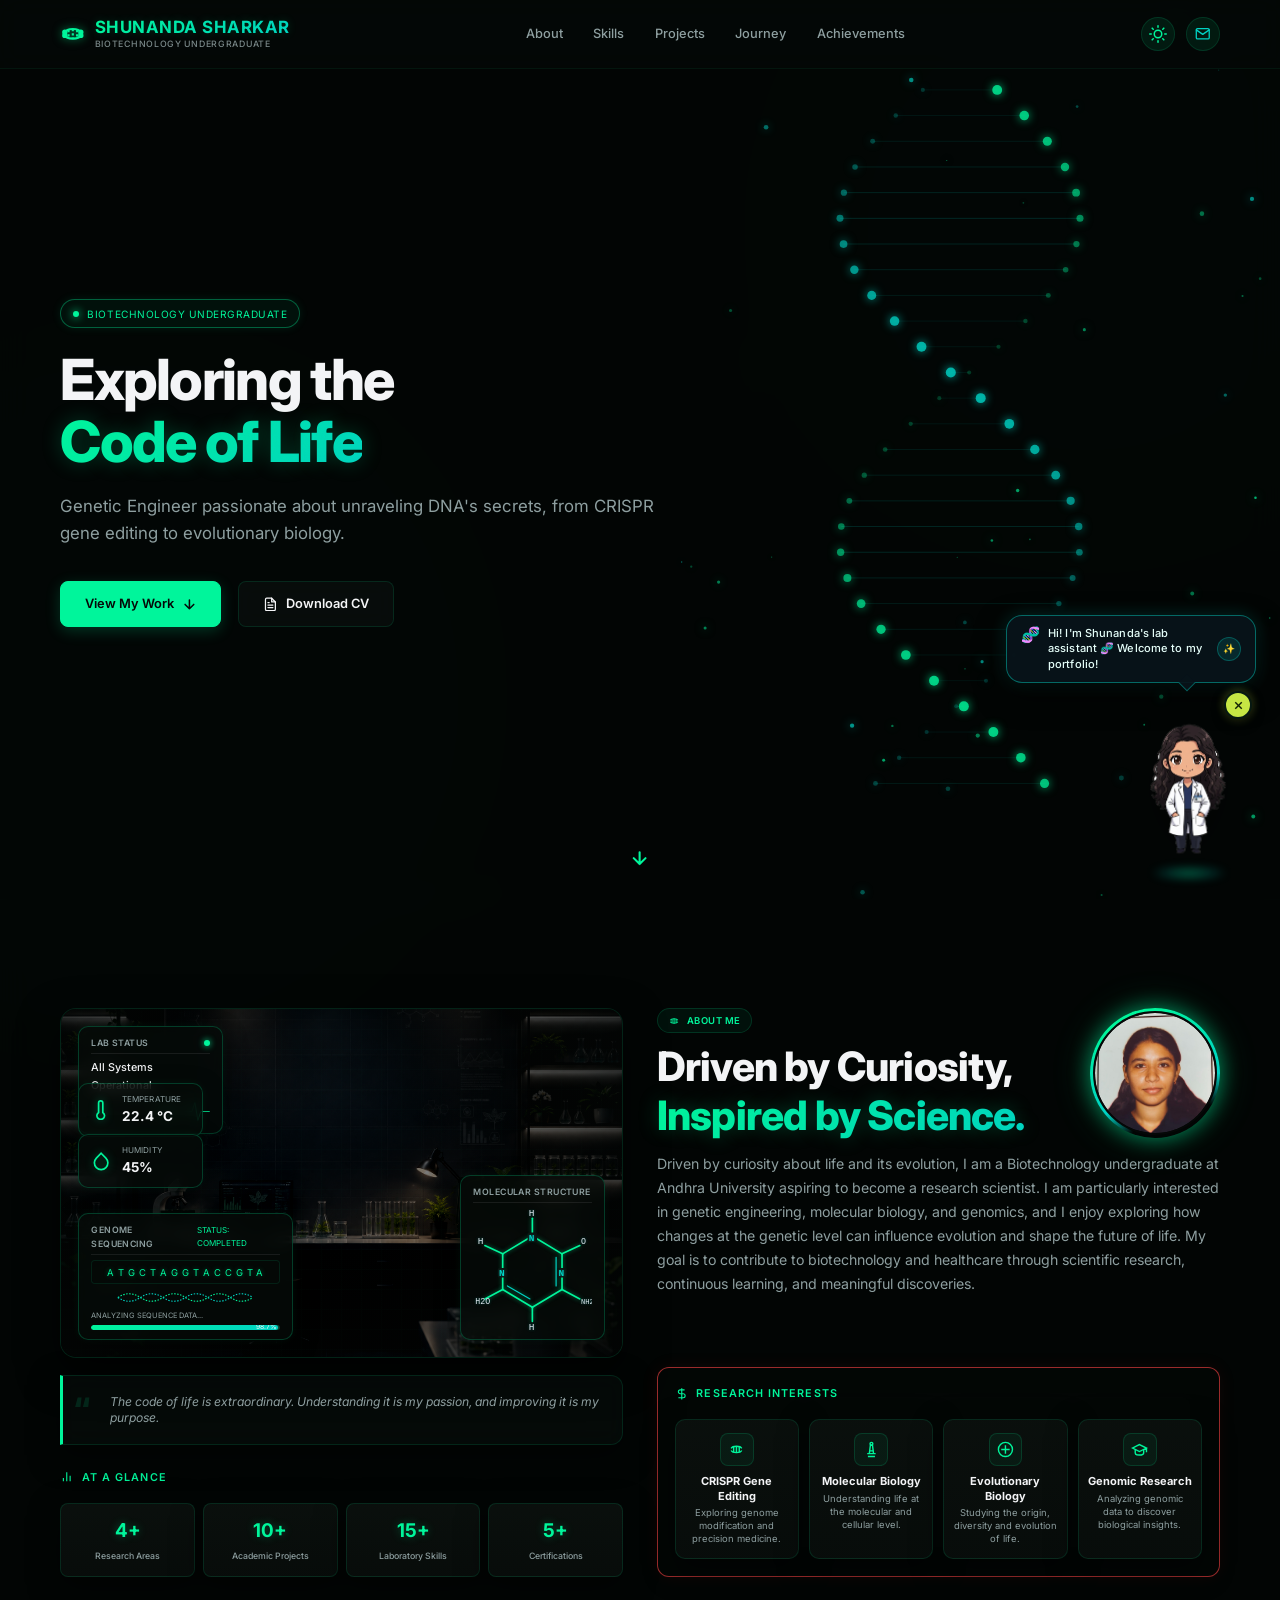
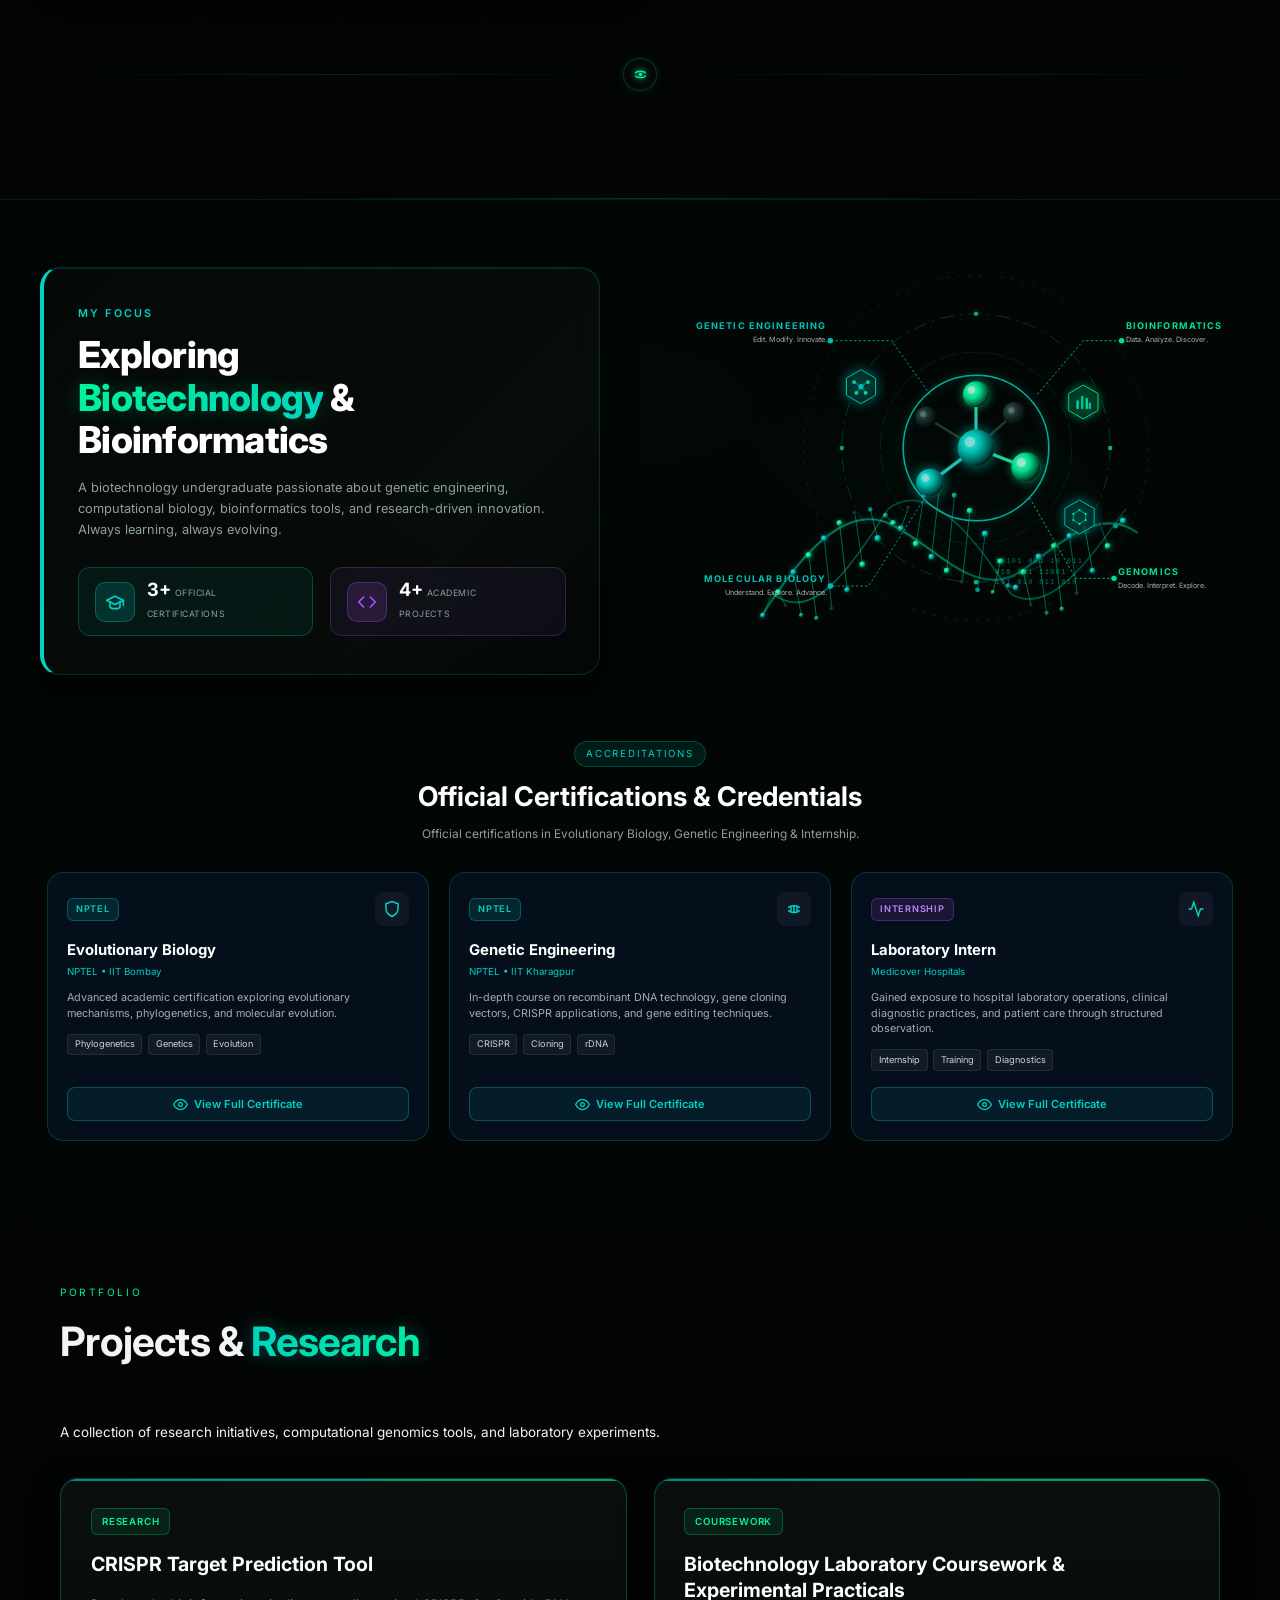
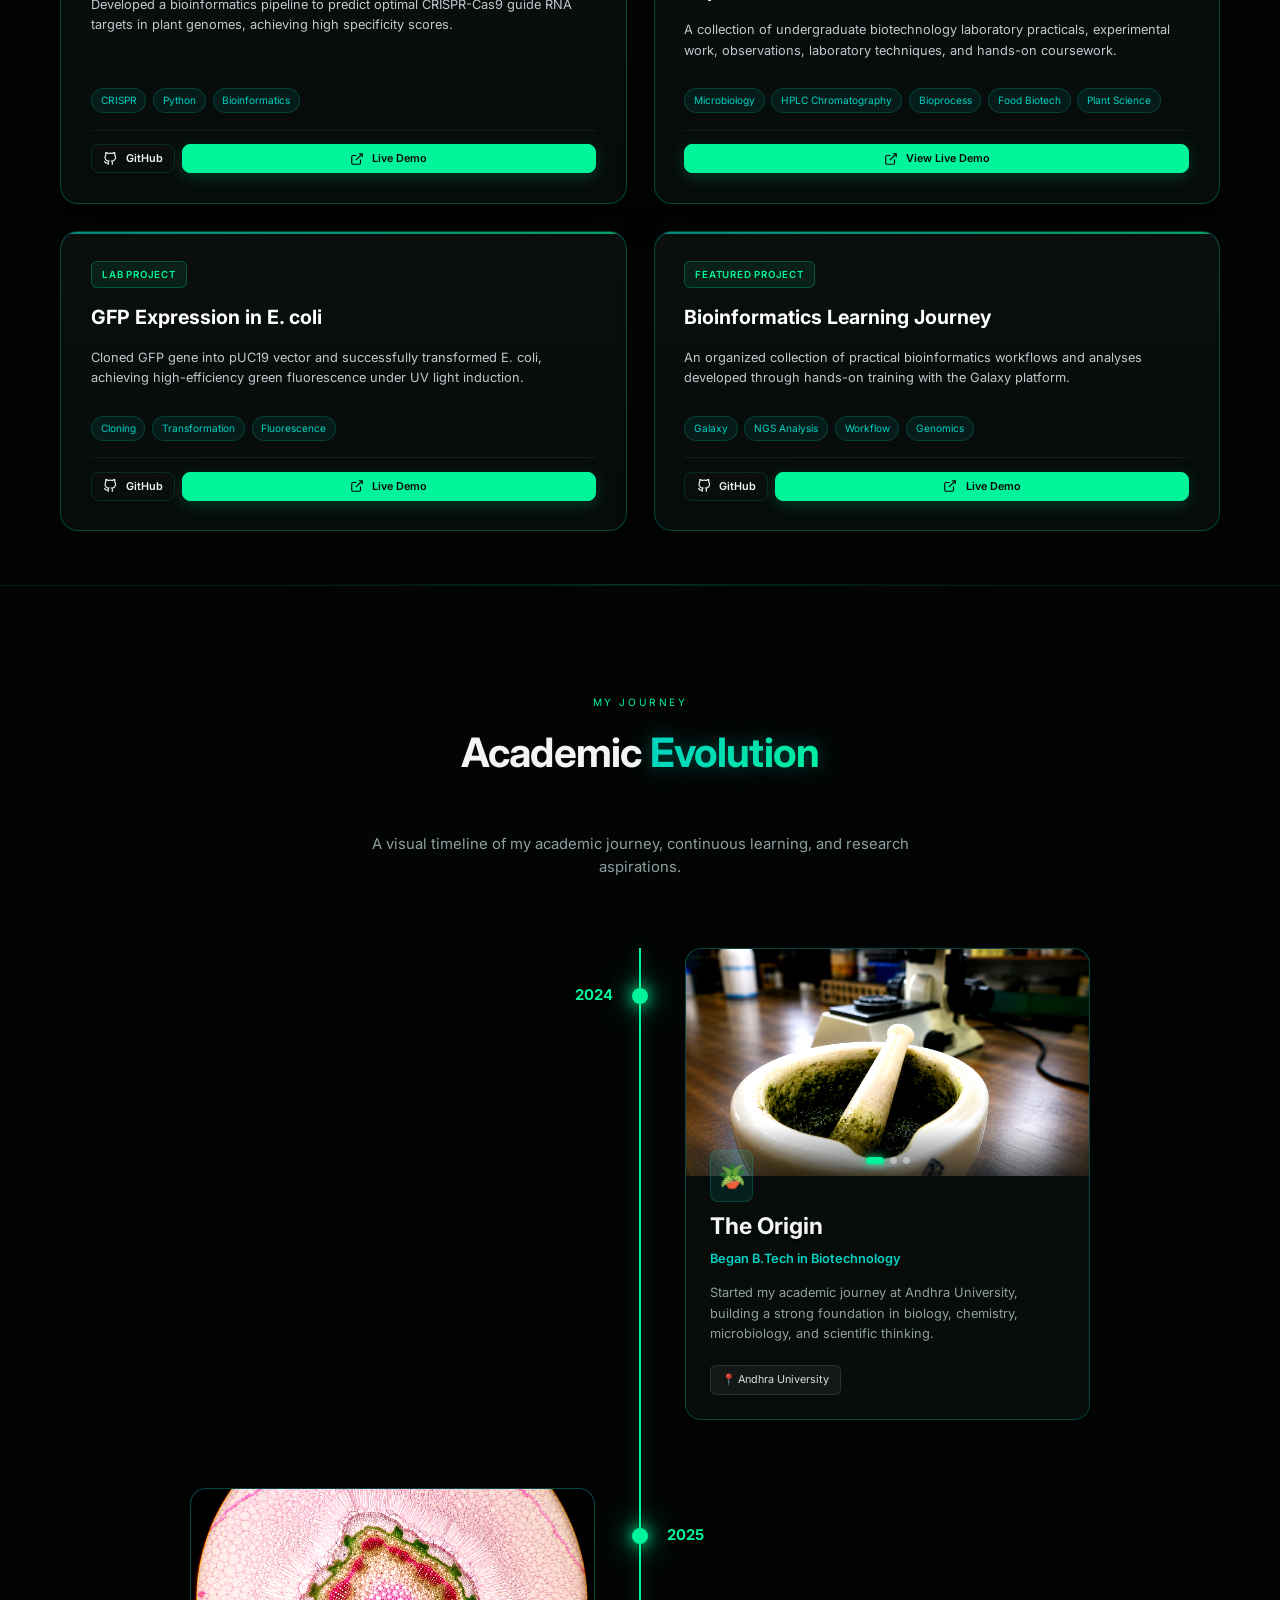
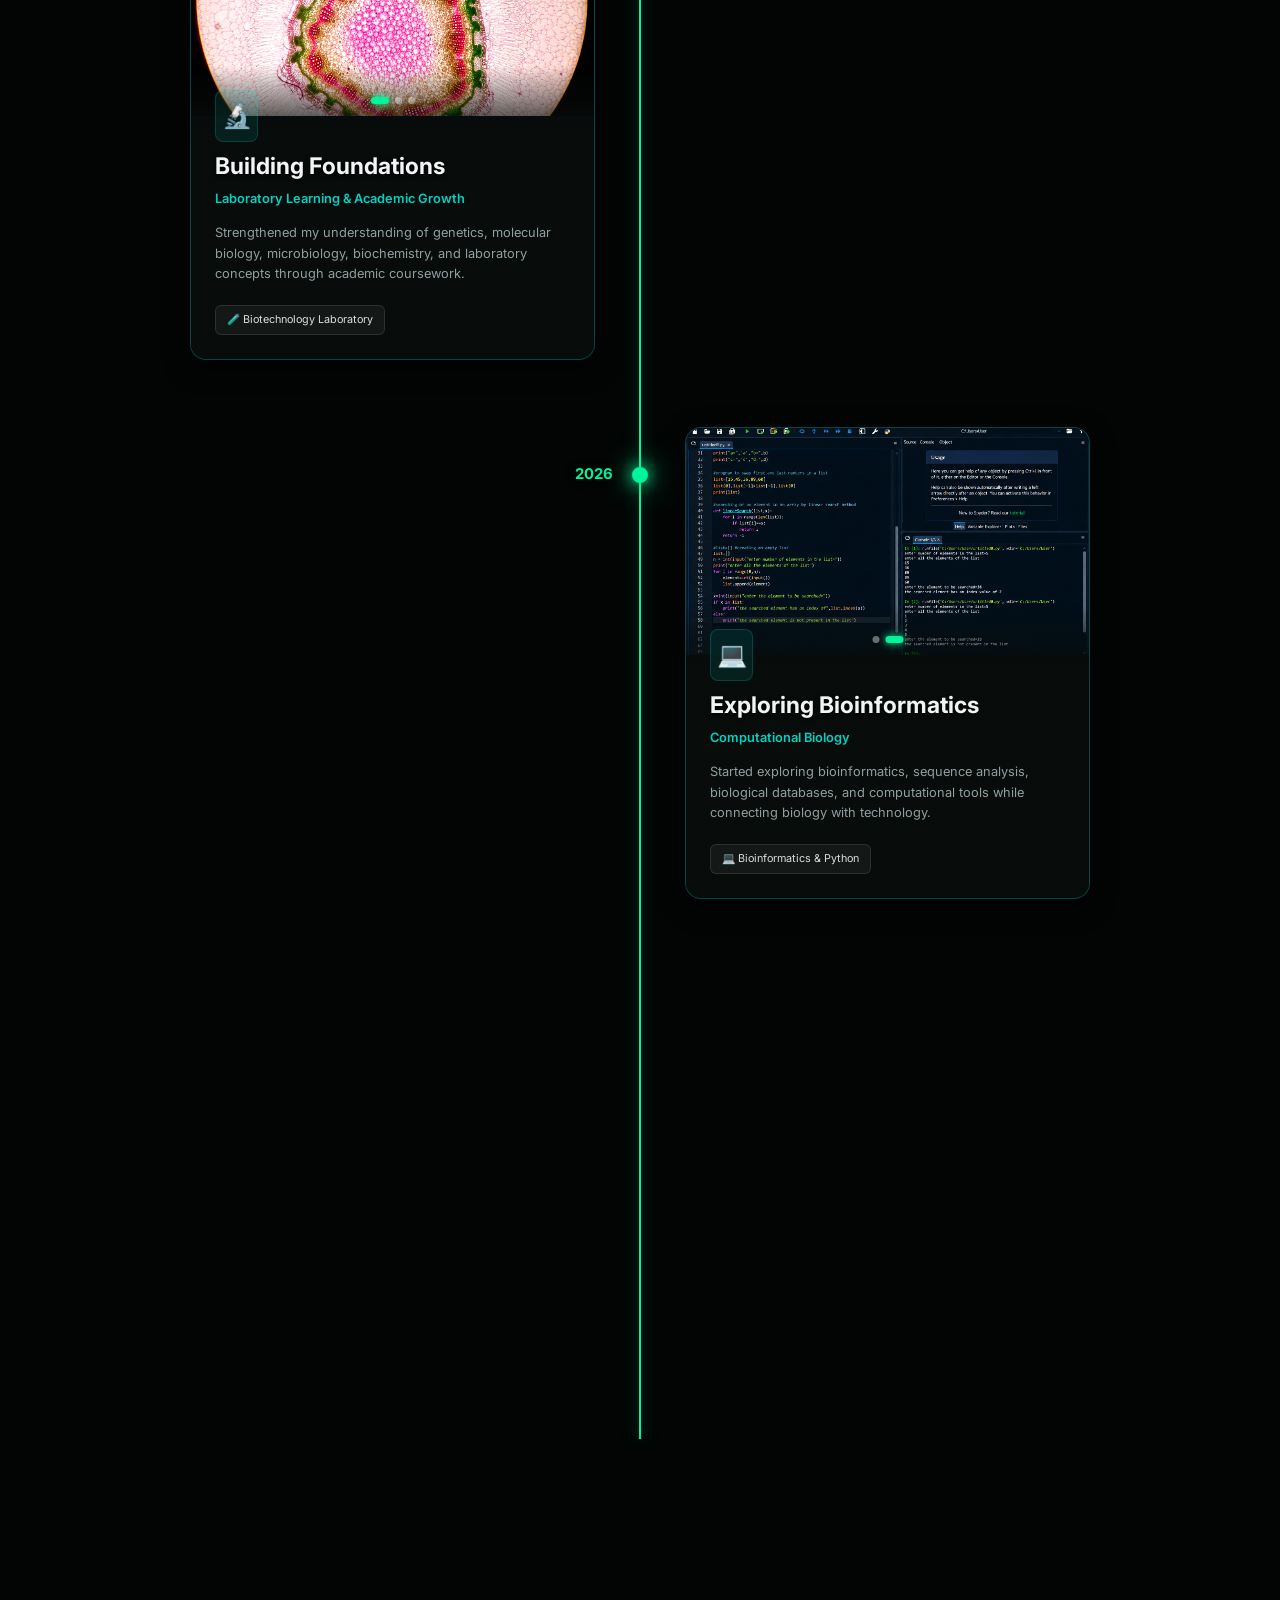
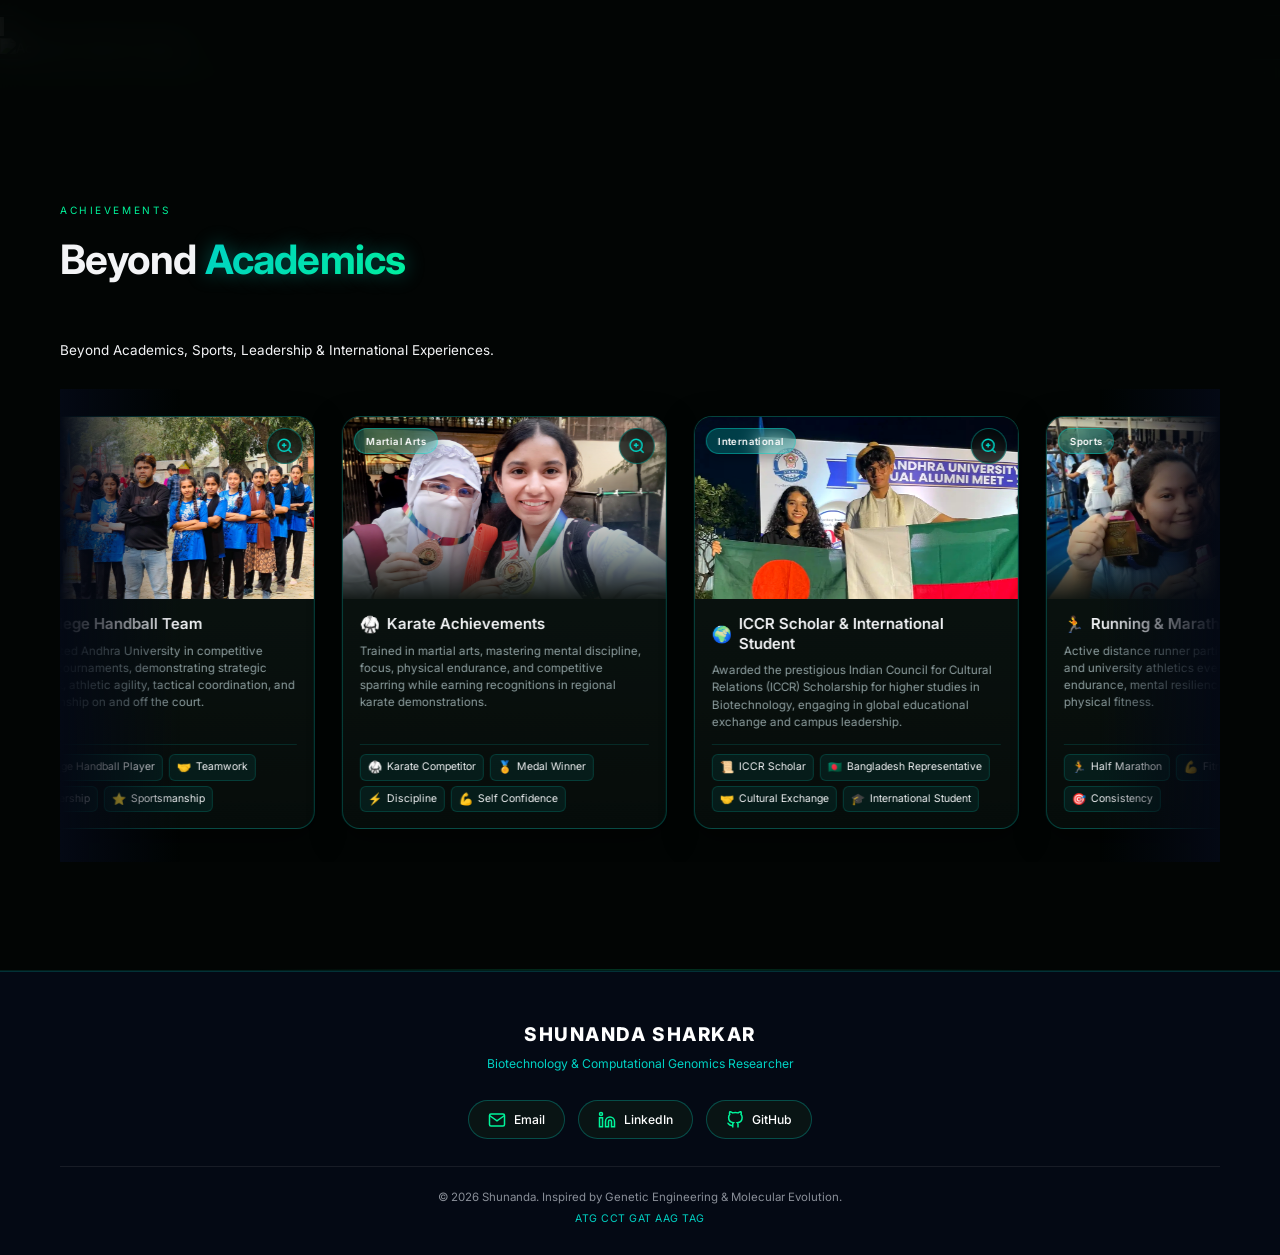
==== commit 9ab07867: "Fix certificate issuer: update from IISc Bangalore to IIT Bombay for Evolutionary Dynamics certifica" ====
--- a/index.html
+++ b/index.html
@@ -855,7 +855,7 @@
             </div>
             <div class="cert-card-body">
               <h4 class="cert-title">Evolutionary Biology</h4>
-              <span class="cert-issuer">NPTEL &bull; IISc Bangalore</span>
+              <span class="cert-issuer">NPTEL &bull; IIT Bombay</span>
               <p class="cert-desc">Advanced academic certification exploring evolutionary mechanisms, phylogenetics, and
                 molecular evolution.</p>
               <div class="cert-tags">
@@ -865,8 +865,8 @@
               </div>
             </div>
             <div class="cert-card-footer">
-              <button class="btn-view-cert" data-title="Evolutionary Biology" data-issuer="NPTEL • IISc Bangalore"
-                data-desc="Official NPTEL Certificate in Evolutionary Biology offered by IISc Bangalore. Covers molecular evolution, phylogenetic analysis, population genetics, and natural selection algorithms."
+              <button class="btn-view-cert" data-title="Evolutionary Biology" data-issuer="NPTEL • IIT Bombay"
+                data-desc="Official NPTEL Certificate in Evolutionary Dynamics offered by IIT Bombay. Covers molecular evolution, phylogenetic analysis, population genetics, and natural selection algorithms."
                 data-img="image/introduction to evolution.jpeg">
                 <svg viewBox="0 0 24 24" fill="none" stroke="currentColor" stroke-width="2">
                   <path d="M1 12s4-8 11-8 11 8 11 8-4 8-11 8-11-8-11-8z" />
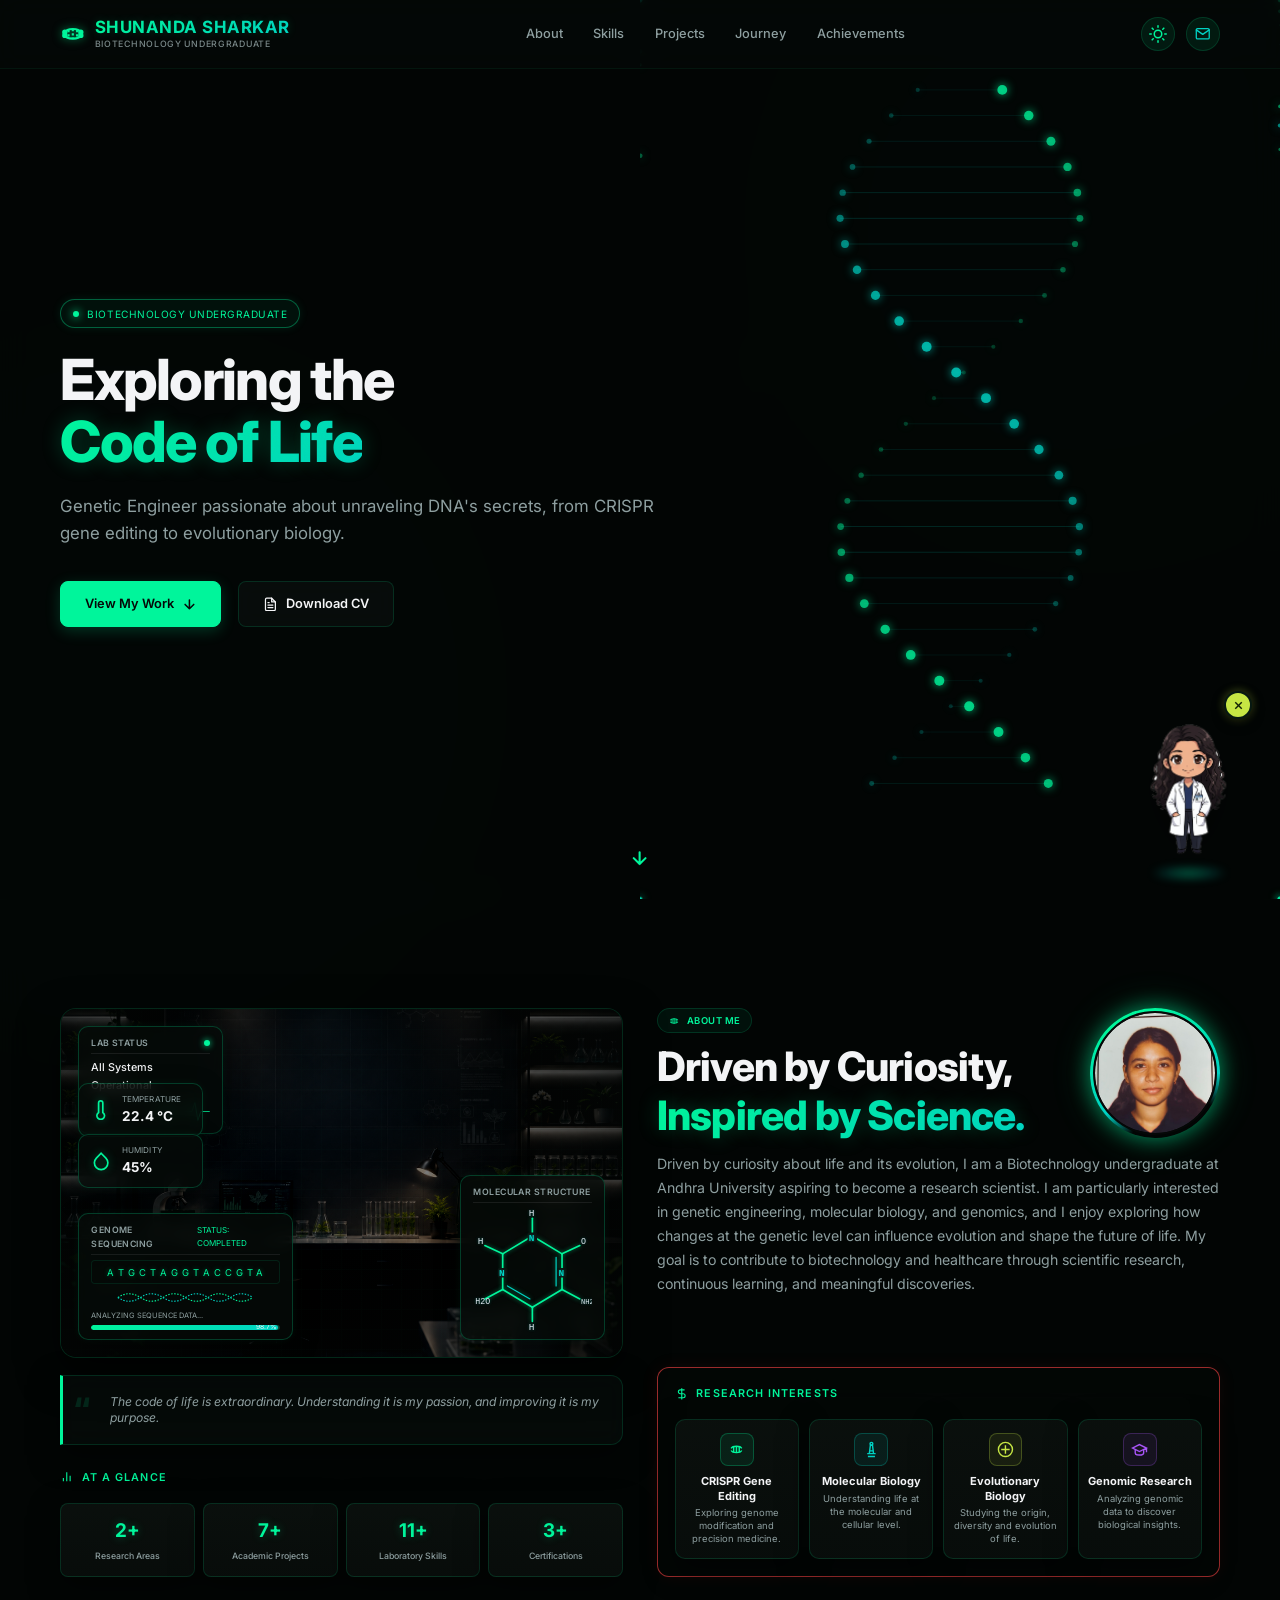
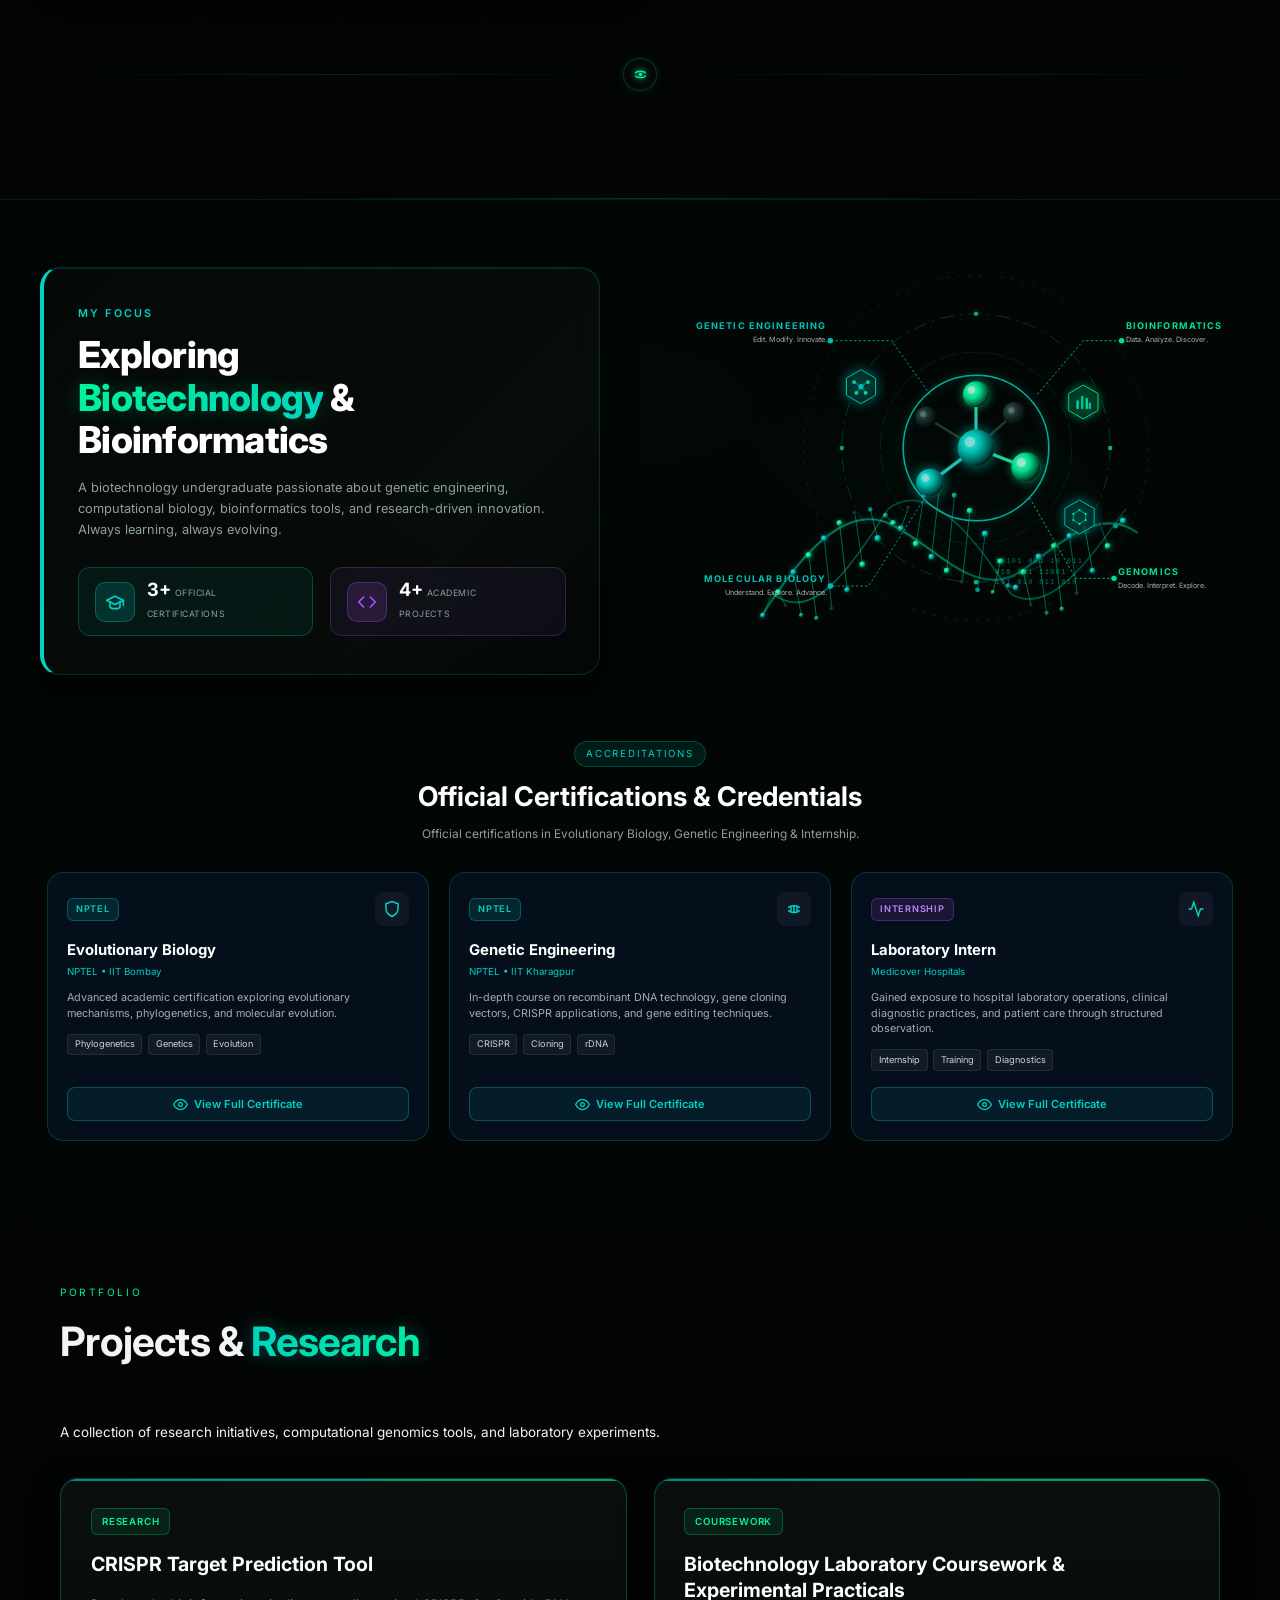
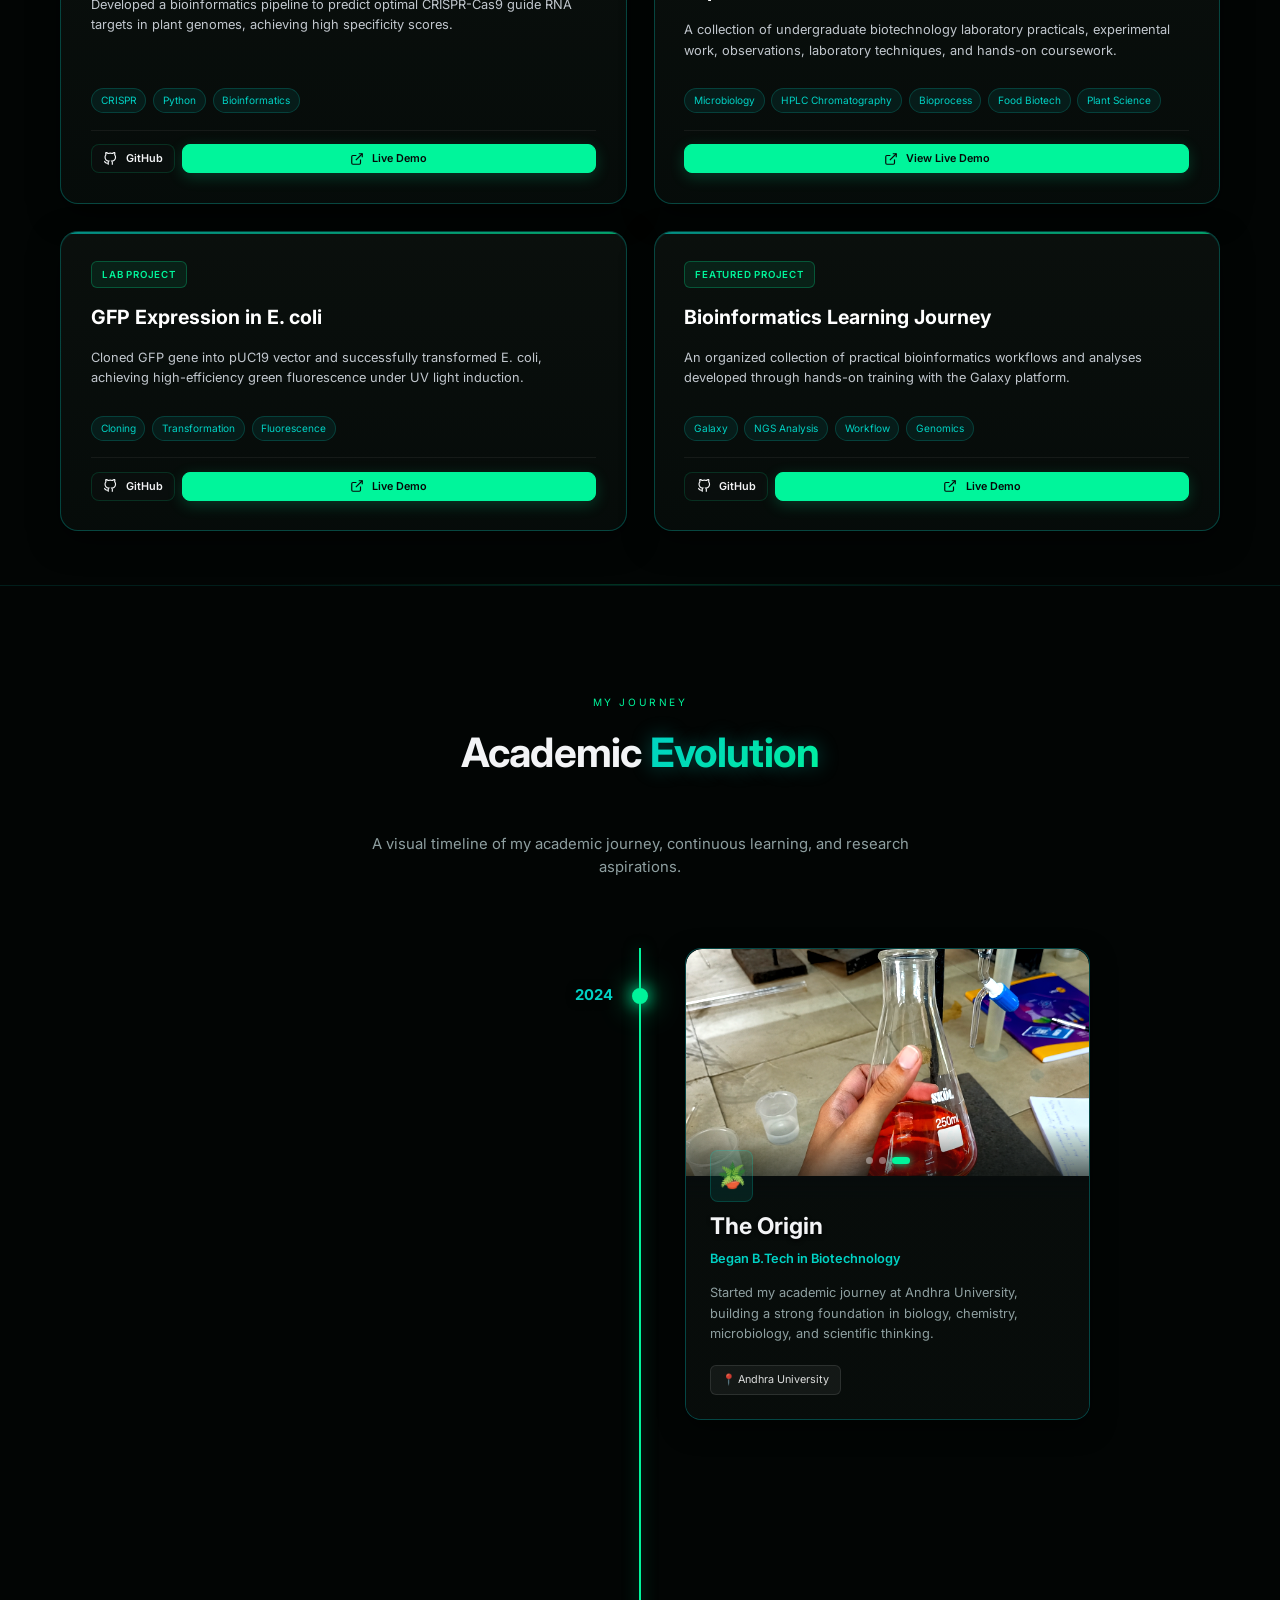
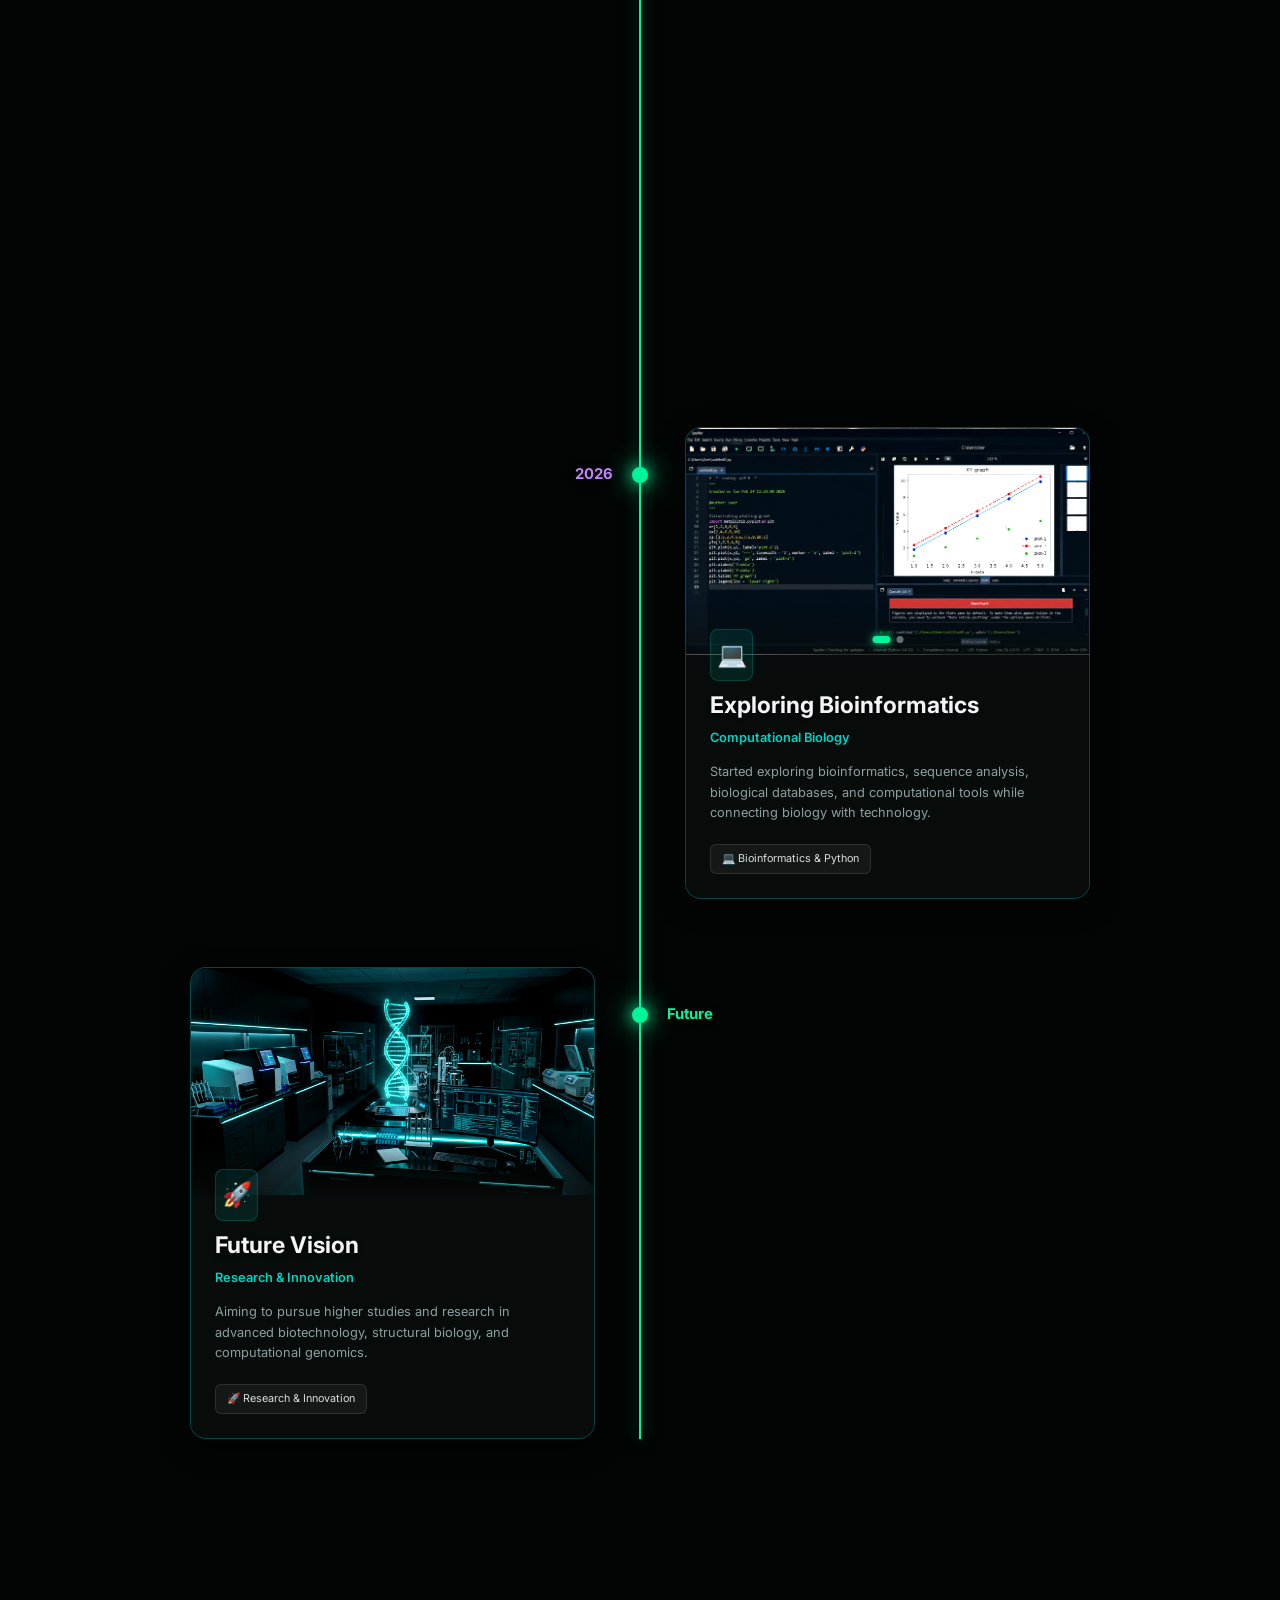
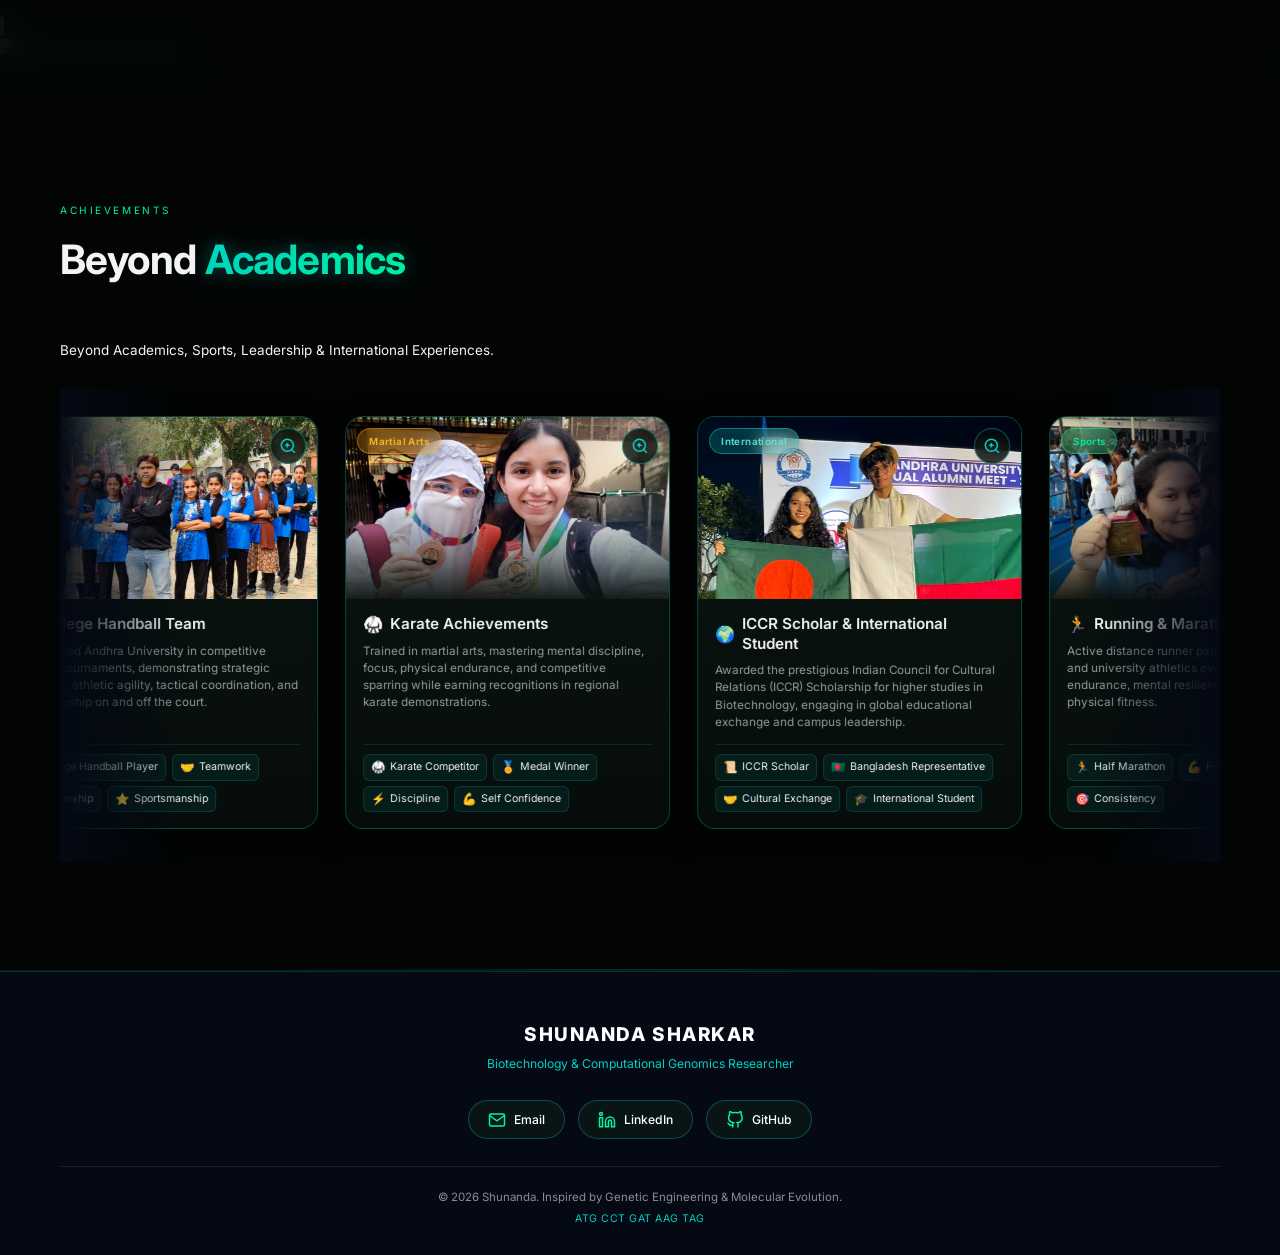
==== commit 2d63b39b: "Fix dark section backgrounds in light mode: ensure all sections have pure white and clean pearl back" ====
--- a/index.html
+++ b/index.html
@@ -27,7 +27,7 @@
 
   <!-- Stylesheet -->
   <link rel="stylesheet" href="https://cdnjs.cloudflare.com/ajax/libs/font-awesome/6.7.2/css/all.min.css">
-  <link rel="stylesheet" href="./style.css?v=16">
+  <link rel="stylesheet" href="./style.css?v=17">
 
   <!-- Theme Initialization (Prevents FOUC) -->
   <script>
@@ -1617,7 +1617,7 @@
   </button>
 
   <!-- App Logic -->
-  <script src="./app.js?v=16"></script>
+  <script src="./app.js?v=17"></script>
 </body>
 
 </html>
--- a/style.css
+++ b/style.css
@@ -28,6 +28,9 @@
   --color-secondary: #00d2c4;
   --color-secondary-rgb: 0, 210, 196;
   --color-accent: #c6e644;
+  --color-accent-purple: #a855f7;
+  --color-accent-blue: #38bdf8;
+  --color-accent-amber: #f59e0b;
   
   /* Text & Foreground */
   --color-text-primary: #f3f4f6;
@@ -36,7 +39,7 @@
   --color-text-inverse: #050807;
 
   /* Borders & Dividers */
-  --color-border: rgba(0, 245, 155, 0.12);
+  --color-border: rgba(0, 245, 155, 0.14);
   --color-border-hover: rgba(0, 245, 155, 0.4);
   --color-border-subtle: rgba(255, 255, 255, 0.06);
 
@@ -110,6 +113,9 @@
   --color-secondary: #0d9488;
   --color-secondary-rgb: 13, 148, 136;
   --color-accent: #16a34a;
+  --color-accent-purple: #7c3aed;
+  --color-accent-blue: #0284c7;
+  --color-accent-amber: #d97706;
 
   /* Text & Foreground Colors */
   --color-text-primary: #0f172a;
@@ -1359,6 +1365,54 @@
   box-shadow: var(--glow-shadow-green);
 }
 
+.interest-pill-card:nth-child(1) .pill-icon-container {
+  background-color: rgba(0, 245, 155, 0.08);
+  border-color: rgba(0, 245, 155, 0.25);
+  color: var(--color-primary);
+}
+
+.interest-pill-card:nth-child(2) .pill-icon-container {
+  background-color: rgba(0, 210, 196, 0.08);
+  border-color: rgba(0, 210, 196, 0.25);
+  color: var(--color-secondary);
+}
+
+.interest-pill-card:nth-child(3) .pill-icon-container {
+  background-color: rgba(198, 230, 68, 0.08);
+  border-color: rgba(198, 230, 68, 0.25);
+  color: var(--color-accent);
+}
+
+.interest-pill-card:nth-child(4) .pill-icon-container {
+  background-color: rgba(168, 85, 247, 0.08);
+  border-color: rgba(168, 85, 247, 0.25);
+  color: var(--color-accent-purple);
+}
+
+.interest-pill-card:nth-child(1):hover .pill-icon-container {
+  background-color: var(--color-primary);
+  color: #050807;
+  box-shadow: 0 0 12px rgba(0, 245, 155, 0.5);
+}
+
+.interest-pill-card:nth-child(2):hover .pill-icon-container {
+  background-color: var(--color-secondary);
+  color: #050807;
+  box-shadow: 0 0 12px rgba(0, 210, 196, 0.5);
+}
+
+.interest-pill-card:nth-child(3):hover .pill-icon-container {
+  background-color: var(--color-accent);
+  color: #050807;
+  box-shadow: 0 0 12px rgba(198, 230, 68, 0.5);
+}
+
+.interest-pill-card:nth-child(4):hover .pill-icon-container {
+  background-color: var(--color-accent-purple);
+  color: #050807;
+  box-shadow: 0 0 12px rgba(168, 85, 247, 0.5);
+}
+
 .pill-icon {
   width: 1.25rem;
   height: 1.25rem;
@@ -1629,8 +1683,32 @@
   padding: 0.3rem 0.7rem;
   border-radius: 4px;
   color: var(--color-primary);
-  background-color: rgba(0, 245, 155, 0.06);
-  border: 1px solid rgba(0, 245, 155, 0.15);
+  background-color: rgba(0, 245, 155, 0.08);
+  border: 1px solid rgba(0, 245, 155, 0.25);
+}
+
+.project-card:nth-child(1) .project-badge {
+  background: rgba(0, 245, 155, 0.1);
+  color: #00f59b;
+  border-color: rgba(0, 245, 155, 0.3);
+}
+
+.project-card:nth-child(2) .project-badge {
+  background: rgba(0, 210, 196, 0.1);
+  color: #00d2c4;
+  border-color: rgba(0, 210, 196, 0.3);
+}
+
+.project-card:nth-child(3) .project-badge {
+  background: rgba(245, 158, 11, 0.1);
+  color: #fbbf24;
+  border-color: rgba(245, 158, 11, 0.3);
+}
+
+.project-card:nth-child(4) .project-badge {
+  background: rgba(56, 189, 248, 0.1);
+  color: #38bdf8;
+  border-color: rgba(56, 189, 248, 0.3);
 }
 
 .project-card-title {
@@ -1772,6 +1850,22 @@
   font-weight: 700;
   color: var(--color-primary);
   text-shadow: 0 0 10px rgba(0, 0, 0, 0.8);
+}
+
+.timeline-item:nth-child(1) .timeline-year {
+  color: #00f59b;
+}
+
+.timeline-item:nth-child(2) .timeline-year {
+  color: #00d2c4;
+}
+
+.timeline-item:nth-child(3) .timeline-year {
+  color: #38bdf8;
+}
+
+.timeline-item:nth-child(4) .timeline-year {
+  color: #c084fc;
 }
 
 .timeline-item:nth-child(odd) .timeline-year {
@@ -4225,8 +4319,8 @@
   top: 0.85rem;
   left: 0.85rem;
   z-index: 5;
-  background: rgba(0, 210, 196, 0.25);
-  border: 1px solid rgba(0, 210, 196, 0.45);
+  background: rgba(0, 245, 155, 0.2);
+  border: 1px solid rgba(0, 245, 155, 0.45);
   backdrop-filter: blur(10px);
   -webkit-backdrop-filter: blur(10px);
   color: #ffffff;
@@ -4237,6 +4331,30 @@
   padding: 0.3rem 0.8rem;
   border-radius: 50px;
   box-shadow: 0 4px 12px rgba(0, 0, 0, 0.3);
+}
+
+[data-badge="Sports"] .card-badge-top {
+  background: rgba(0, 245, 155, 0.2);
+  border-color: rgba(0, 245, 155, 0.5);
+  color: #00f59b;
+}
+
+[data-badge="Martial Arts"] .card-badge-top {
+  background: rgba(245, 158, 11, 0.2);
+  border-color: rgba(245, 158, 11, 0.5);
+  color: #fbbf24;
+}
+
+[data-badge="International"] .card-badge-top {
+  background: rgba(0, 210, 196, 0.2);
+  border-color: rgba(0, 210, 196, 0.5);
+  color: #5eead4;
+}
+
+[data-badge="University"] .card-badge-top {
+  background: rgba(168, 85, 247, 0.2);
+  border-color: rgba(168, 85, 247, 0.5);
+  color: #c084fc;
 }
 
 /* Top Right Zoom Icon Button */
@@ -6077,33 +6195,27 @@
    Theme: Clean Modern Scientific Pearl & Emerald Biotech
    ========================================================================== */
 
-[data-theme="light"] {
+[data-theme="light"],
+html[data-theme="light"] {
   color-scheme: light;
+  background-color: #f8fafc !important;
 }
 
 [data-theme="light"] body {
-  background-color: var(--bg-primary);
-  color: var(--color-text-primary);
-}
-
-/* Light Theme Background Mesh & Ambient Glows */
+  background-color: #f8fafc !important;
+  color: var(--color-text-primary) !important;
+}
+
+/* Light Theme Background Mesh & Ambient Glows (Clean Pearl, No Dark Shadows) */
 [data-theme="light"] .bio-grid-bg {
+  background-color: #f8fafc !important;
   background-image:
     linear-gradient(rgba(5, 150, 105, 0.035) 1px, transparent 1px),
-    linear-gradient(90deg, rgba(5, 150, 105, 0.035) 1px, transparent 1px);
+    linear-gradient(90deg, rgba(5, 150, 105, 0.035) 1px, transparent 1px) !important;
 }
 
 [data-theme="light"] .ambient-glow {
-  opacity: 0.06;
-  mix-blend-mode: multiply;
-}
-
-[data-theme="light"] .glow-1 {
-  background: radial-gradient(circle, #059669 0%, transparent 70%);
-}
-
-[data-theme="light"] .glow-2 {
-  background: radial-gradient(circle, #0d9488 0%, transparent 70%);
+  display: none !important;
 }
 
 [data-theme="light"] ::selection {
@@ -6113,15 +6225,15 @@
 
 /* Light Theme Typography & Glowing Accents */
 [data-theme="light"] .section-title {
-  color: var(--color-text-primary);
+  color: var(--color-text-primary) !important;
 }
 
 [data-theme="light"] .section-subtitle {
-  color: var(--color-primary);
+  color: var(--color-primary) !important;
 }
 
 [data-theme="light"] .section-description {
-  color: var(--color-text-secondary);
+  color: var(--color-text-secondary) !important;
 }
 
 [data-theme="light"] .glowing-accent {
@@ -6142,12 +6254,13 @@
 
 /* Light Theme Header & Navigation */
 [data-theme="light"] .main-header {
-  background-color: var(--bg-header);
+  background-color: rgba(255, 255, 255, 0.92) !important;
   border-bottom: 1px solid rgba(15, 23, 42, 0.06);
+  backdrop-filter: blur(16px) !important;
 }
 
 [data-theme="light"] .main-header.scrolled {
-  background-color: var(--bg-header-scrolled);
+  background-color: rgba(255, 255, 255, 0.98) !important;
   border-bottom: 1px solid rgba(15, 23, 42, 0.09);
   box-shadow: 0 4px 20px rgba(15, 23, 42, 0.04);
 }
@@ -6228,12 +6341,17 @@
   color: var(--color-text-primary);
 }
 
-/* Light Theme Hero Section */
+/* Light Theme 1. Hero Section (Clean Pearl Slate Background) */
+[data-theme="light"] .hero-section {
+  background: transparent !important;
+  background-color: transparent !important;
+}
+
 [data-theme="light"] .hero-badge {
-  background-color: rgba(5, 150, 105, 0.08);
-  border-color: rgba(5, 150, 105, 0.25);
-  color: #047857;
-  box-shadow: 0 2px 10px rgba(5, 150, 105, 0.08);
+  background-color: rgba(5, 150, 105, 0.08) !important;
+  border: 1px solid rgba(5, 150, 105, 0.25) !important;
+  color: #047857 !important;
+  box-shadow: 0 2px 10px rgba(5, 150, 105, 0.08) !important;
 }
 
 [data-theme="light"] .badge-dot {
@@ -6242,11 +6360,11 @@
 }
 
 [data-theme="light"] .hero-title {
-  color: var(--color-text-primary);
+  color: #0f172a !important;
 }
 
 [data-theme="light"] .hero-tagline {
-  color: var(--color-text-secondary);
+  color: #334155 !important;
 }
 
 [data-theme="light"] .btn-primary {
@@ -6280,13 +6398,14 @@
   color: var(--color-primary);
 }
 
-/* Light Theme About Me Section & Holographic Dashboard */
+/* Light Theme 2. About Me Section & Holographic Dashboard (Pure White Ground) */
 [data-theme="light"] .about-section {
-  background-color: var(--bg-primary);
+  background: #ffffff !important;
+  background-color: #ffffff !important;
 }
 
 [data-theme="light"] .about-dashboard-card {
-  background: #ffffff;
+  background: #f8fafc;
   border: 1px solid rgba(5, 150, 105, 0.2);
   box-shadow: 0 16px 40px rgba(15, 23, 42, 0.06);
 }
@@ -6298,7 +6417,7 @@
 }
 
 [data-theme="light"] .holo-widget {
-  background: rgba(255, 255, 255, 0.94) !important;
+  background: rgba(255, 255, 255, 0.96) !important;
   border: 1px solid rgba(5, 150, 105, 0.25) !important;
   box-shadow: 0 8px 24px rgba(15, 23, 42, 0.08) !important;
 }
@@ -6468,6 +6587,36 @@
   color: var(--color-primary);
 }
 
+[data-theme="light"] .interest-pill-card:nth-child(1) .pill-icon-container {
+  background: rgba(5, 150, 105, 0.1);
+  border: 1px solid rgba(5, 150, 105, 0.25);
+  color: #059669;
+}
+
+[data-theme="light"] .interest-pill-card:nth-child(2) .pill-icon-container {
+  background: rgba(13, 148, 136, 0.1);
+  border: 1px solid rgba(13, 148, 136, 0.25);
+  color: #0d9488;
+}
+
+[data-theme="light"] .interest-pill-card:nth-child(3) .pill-icon-container {
+  background: rgba(22, 163, 74, 0.1);
+  border: 1px solid rgba(22, 163, 74, 0.25);
+  color: #16a34a;
+}
+
+[data-theme="light"] .interest-pill-card:nth-child(4) .pill-icon-container {
+  background: rgba(124, 58, 237, 0.1);
+  border: 1px solid rgba(124, 58, 237, 0.25);
+  color: #7c3aed;
+}
+
+[data-theme="light"] .interest-pill-card:hover .pill-icon-container {
+  background-color: var(--color-primary);
+  color: #ffffff;
+  box-shadow: 0 4px 14px rgba(5, 150, 105, 0.3);
+}
+
 [data-theme="light"] .pill-info h4 {
   color: var(--color-text-primary);
 }
@@ -6487,14 +6636,15 @@
   box-shadow: 0 0 12px rgba(5, 150, 105, 0.25);
 }
 
-/* Light Theme Skills Dashboard Section */
+/* Light Theme 3. Skills Dashboard Section (Soft Pearl Slate Background) */
 [data-theme="light"] .skills-dashboard {
-  background-color: var(--bg-secondary) !important;
+  background: #f8fafc !important;
+  background-color: #f8fafc !important;
   color: var(--color-text-primary);
 }
 
 [data-theme="light"] .skills-dashboard::before {
-  opacity: 0.06;
+  display: none !important;
 }
 
 [data-theme="light"] .skills-focus-content,
@@ -6627,9 +6777,10 @@
   box-shadow: 0 4px 14px rgba(5, 150, 105, 0.25) !important;
 }
 
-/* Light Theme Projects Section */
+/* Light Theme 4. Projects Section (Pure White Ground) */
 [data-theme="light"] .projects-section {
-  background: var(--bg-primary);
+  background: #ffffff !important;
+  background-color: #ffffff !important;
 }
 
 [data-theme="light"] .project-card {
@@ -6649,6 +6800,30 @@
   border: 1px solid rgba(5, 150, 105, 0.25);
 }
 
+[data-theme="light"] .project-card:nth-child(1) .project-badge {
+  background: rgba(5, 150, 105, 0.1);
+  color: #047857;
+  border-color: rgba(5, 150, 105, 0.25);
+}
+
+[data-theme="light"] .project-card:nth-child(2) .project-badge {
+  background: rgba(13, 148, 136, 0.1);
+  color: #0f766e;
+  border-color: rgba(13, 148, 136, 0.25);
+}
+
+[data-theme="light"] .project-card:nth-child(3) .project-badge {
+  background: rgba(217, 119, 6, 0.1);
+  color: #b45309;
+  border-color: rgba(217, 119, 6, 0.25);
+}
+
+[data-theme="light"] .project-card:nth-child(4) .project-badge {
+  background: rgba(2, 132, 199, 0.1);
+  color: #0369a1;
+  border-color: rgba(2, 132, 199, 0.25);
+}
+
 [data-theme="light"] .project-card-title {
   color: var(--color-text-primary) !important;
 }
@@ -6685,9 +6860,15 @@
   border-color: var(--color-primary);
 }
 
-/* Light Theme Journey / Academic Evolution Timeline */
+/* Light Theme 5. Journey / Academic Evolution Timeline (Soft Pearl Background, No Dark Overlays) */
 [data-theme="light"] .journey-section {
-  background: var(--bg-secondary);
+  background: #f8fafc !important;
+  background-color: #f8fafc !important;
+  background-image: none !important;
+}
+
+[data-theme="light"] .journey-section::before {
+  display: none !important;
 }
 
 [data-theme="light"] .timeline-line {
@@ -6704,6 +6885,30 @@
   background: rgba(5, 150, 105, 0.1);
   color: #047857;
   border: 1px solid rgba(5, 150, 105, 0.25);
+}
+
+[data-theme="light"] .timeline-item:nth-child(1) .timeline-year {
+  background: rgba(5, 150, 105, 0.1);
+  color: #047857;
+  border-color: rgba(5, 150, 105, 0.25);
+}
+
+[data-theme="light"] .timeline-item:nth-child(2) .timeline-year {
+  background: rgba(13, 148, 136, 0.1);
+  color: #0f766e;
+  border-color: rgba(13, 148, 136, 0.25);
+}
+
+[data-theme="light"] .timeline-item:nth-child(3) .timeline-year {
+  background: rgba(2, 132, 199, 0.1);
+  color: #0369a1;
+  border-color: rgba(2, 132, 199, 0.25);
+}
+
+[data-theme="light"] .timeline-item:nth-child(4) .timeline-year {
+  background: rgba(124, 58, 237, 0.1);
+  color: #6d28d9;
+  border-color: rgba(124, 58, 237, 0.25);
 }
 
 [data-theme="light"] .timeline-card {
@@ -6755,17 +6960,18 @@
   background: var(--color-primary);
 }
 
-/* Light Theme Achievements & Beyond Academics */
+/* Light Theme 6. Achievements Section (Pure White Ground) */
 [data-theme="light"] .achievements-section {
-  background: var(--bg-primary);
+  background: #ffffff !important;
+  background-color: #ffffff !important;
 }
 
 [data-theme="light"] .ach-fade-left {
-  background: linear-gradient(90deg, #f8fafc 0%, rgba(248, 250, 252, 0) 100%) !important;
+  background: linear-gradient(90deg, #ffffff 0%, rgba(255, 255, 255, 0) 100%) !important;
 }
 
 [data-theme="light"] .ach-fade-right {
-  background: linear-gradient(-90deg, #f8fafc 0%, rgba(248, 250, 252, 0) 100%) !important;
+  background: linear-gradient(-90deg, #ffffff 0%, rgba(255, 255, 255, 0) 100%) !important;
 }
 
 [data-theme="light"] .achievement-card {
@@ -6788,8 +6994,34 @@
 }
 
 [data-theme="light"] .card-badge-top {
-  background: rgba(5, 150, 105, 0.9);
-  color: #ffffff;
+  background: rgba(5, 150, 105, 0.12);
+  border: 1px solid rgba(5, 150, 105, 0.3);
+  color: #047857;
+  box-shadow: 0 2px 8px rgba(15, 23, 42, 0.06);
+}
+
+[data-theme="light"] [data-badge="Sports"] .card-badge-top {
+  background: rgba(5, 150, 105, 0.12);
+  border-color: rgba(5, 150, 105, 0.3);
+  color: #047857;
+}
+
+[data-theme="light"] [data-badge="Martial Arts"] .card-badge-top {
+  background: rgba(217, 119, 6, 0.12);
+  border-color: rgba(217, 119, 6, 0.3);
+  color: #b45309;
+}
+
+[data-theme="light"] [data-badge="International"] .card-badge-top {
+  background: rgba(13, 148, 136, 0.12);
+  border-color: rgba(13, 148, 136, 0.3);
+  color: #0f766e;
+}
+
+[data-theme="light"] [data-badge="University"] .card-badge-top {
+  background: rgba(124, 58, 237, 0.12);
+  border-color: rgba(124, 58, 237, 0.3);
+  color: #6d28d9;
 }
 
 [data-theme="light"] .card-zoom-btn {
@@ -6809,7 +7041,7 @@
   color: #64748b;
 }
 
-/* Light Theme Lightbox Modals & Popups */
+/* Light Theme 7. Lightbox Modals & Popups */
 [data-theme="light"] .lightbox-overlay,
 [data-theme="light"] .cert-modal {
   background: rgba(15, 23, 42, 0.75);
@@ -6910,9 +7142,10 @@
   color: #047857;
 }
 
-/* Light Theme Contact Section & Footer */
+/* Light Theme 8. Contact Section & Footer (Soft Pearl Background) */
 [data-theme="light"] .contact-section {
-  background: var(--bg-secondary);
+  background: #f8fafc !important;
+  background-color: #f8fafc !important;
 }
 
 [data-theme="light"] .contact-card {
@@ -6969,7 +7202,8 @@
 }
 
 [data-theme="light"] .main-footer {
-  background-color: #f1f5f9;
+  background-color: #f1f5f9 !important;
+  background: #f1f5f9 !important;
   border-top-color: rgba(15, 23, 42, 0.08);
   color: var(--color-text-secondary);
 }
@@ -7015,11 +7249,11 @@
 
 /* Light Theme Section Dividers */
 [data-theme="light"] section[id] {
-  border-bottom-color: rgba(15, 23, 42, 0.06) !important;
+  border-bottom: 1px solid rgba(15, 23, 42, 0.06) !important;
 }
 
 [data-theme="light"] section[id]::after {
-  background: linear-gradient(90deg, transparent 0%, rgba(5, 150, 105, 0.2) 50%, transparent 100%);
+  background: linear-gradient(90deg, transparent 0%, rgba(5, 150, 105, 0.2) 50%, transparent 100%) !important;
 }
 
 /* Light Theme Living Lab Avatar Styling */
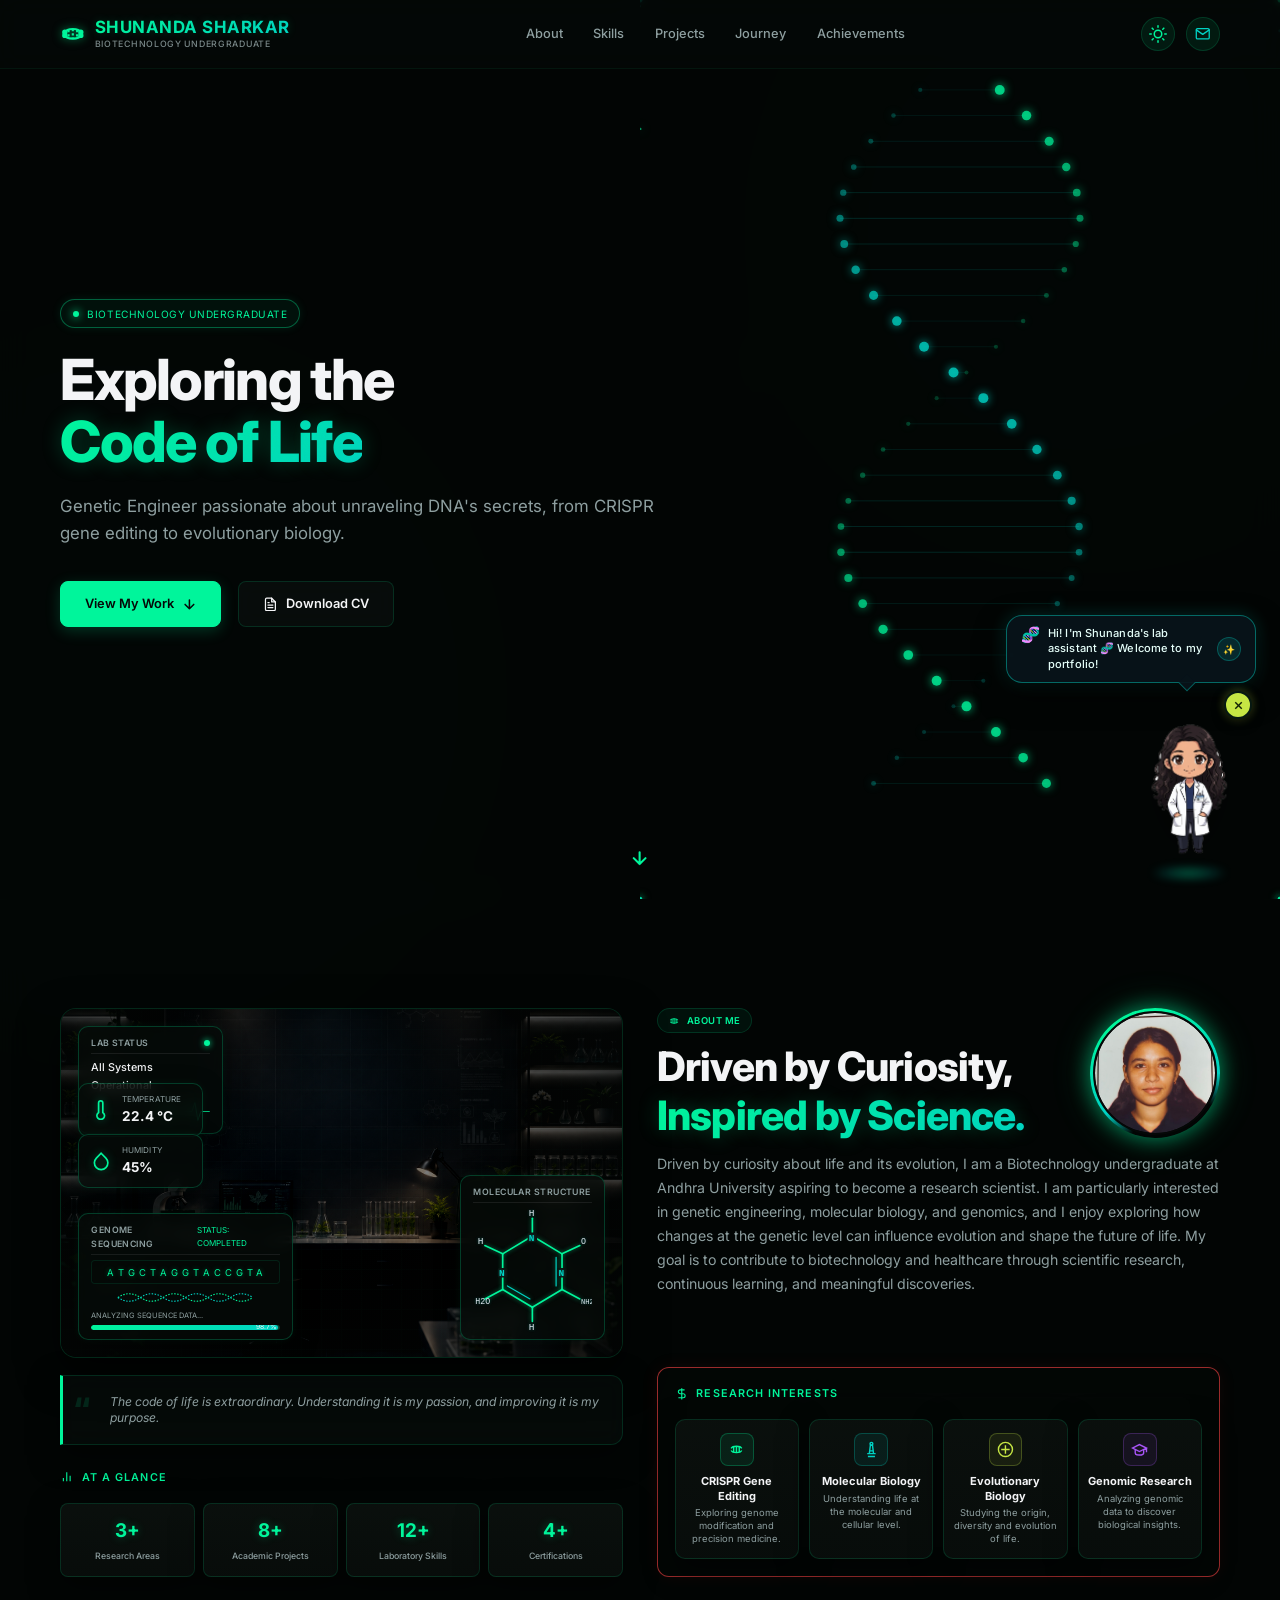
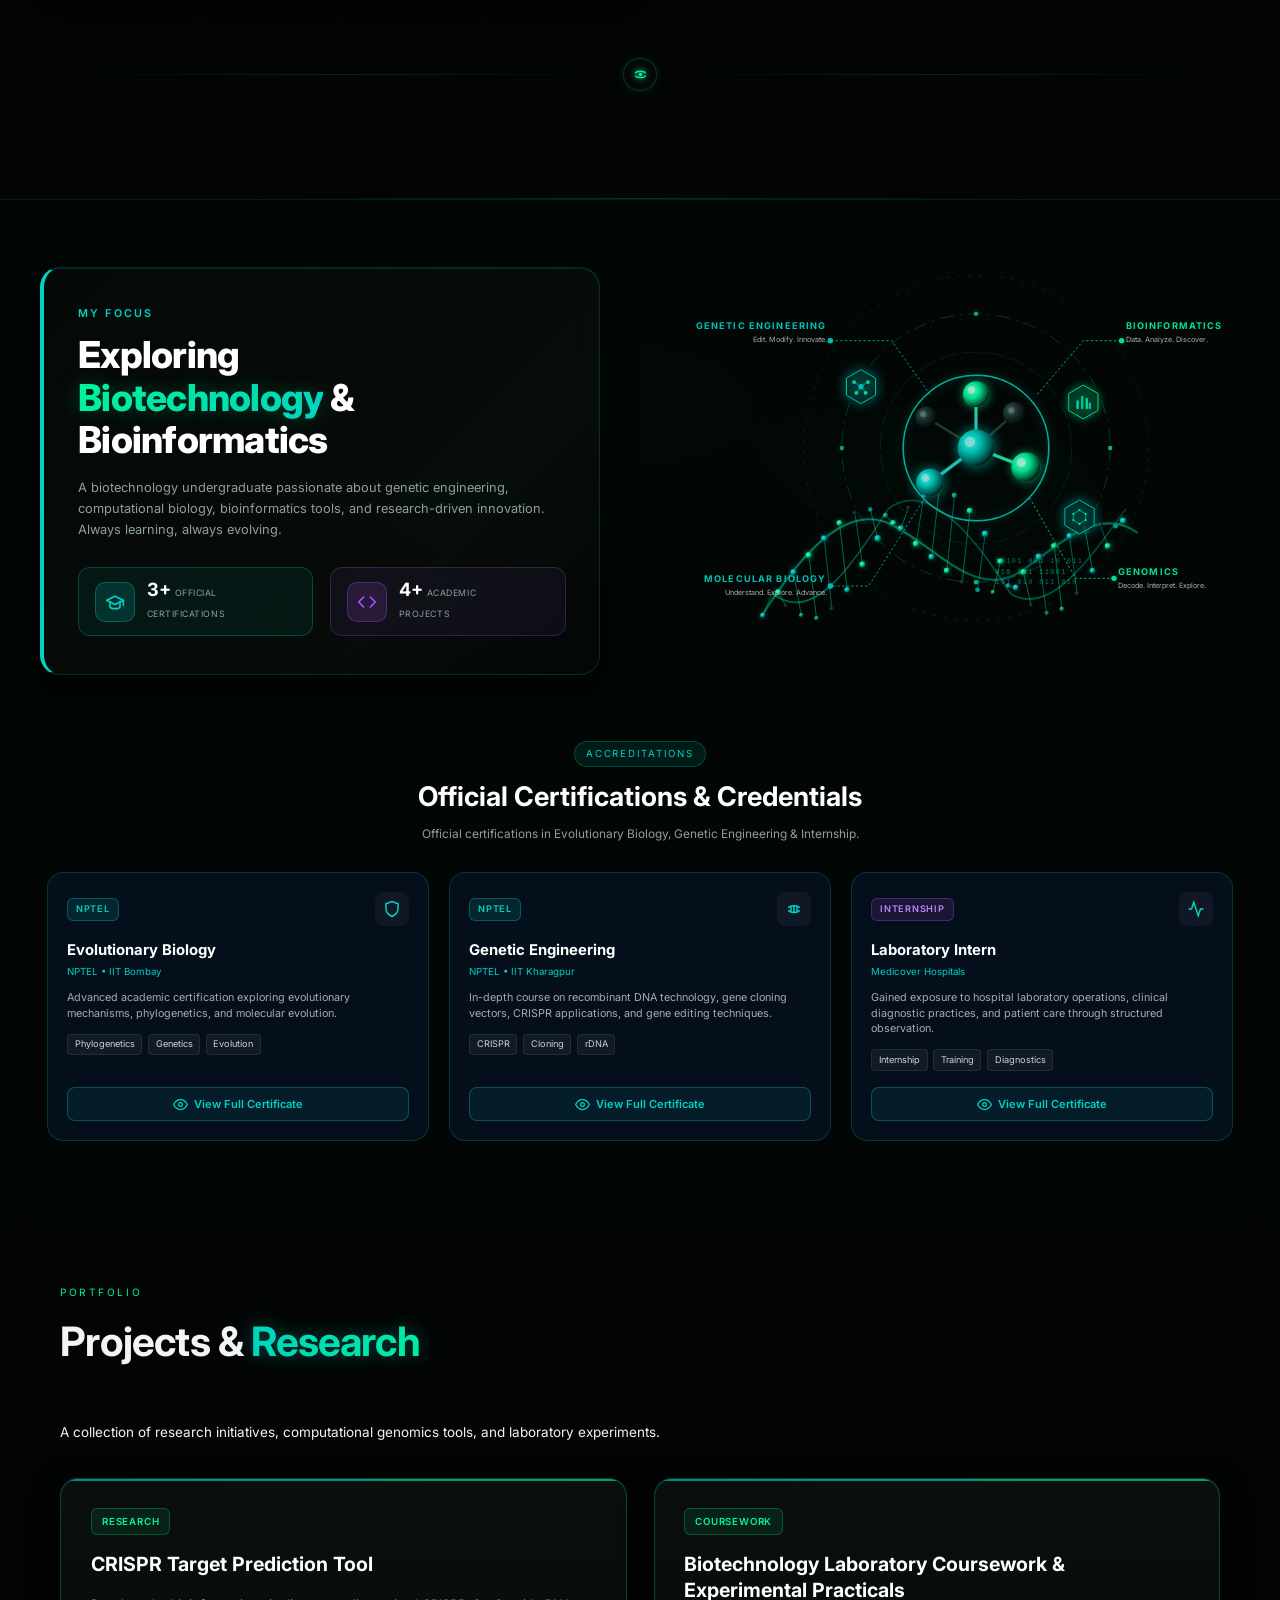
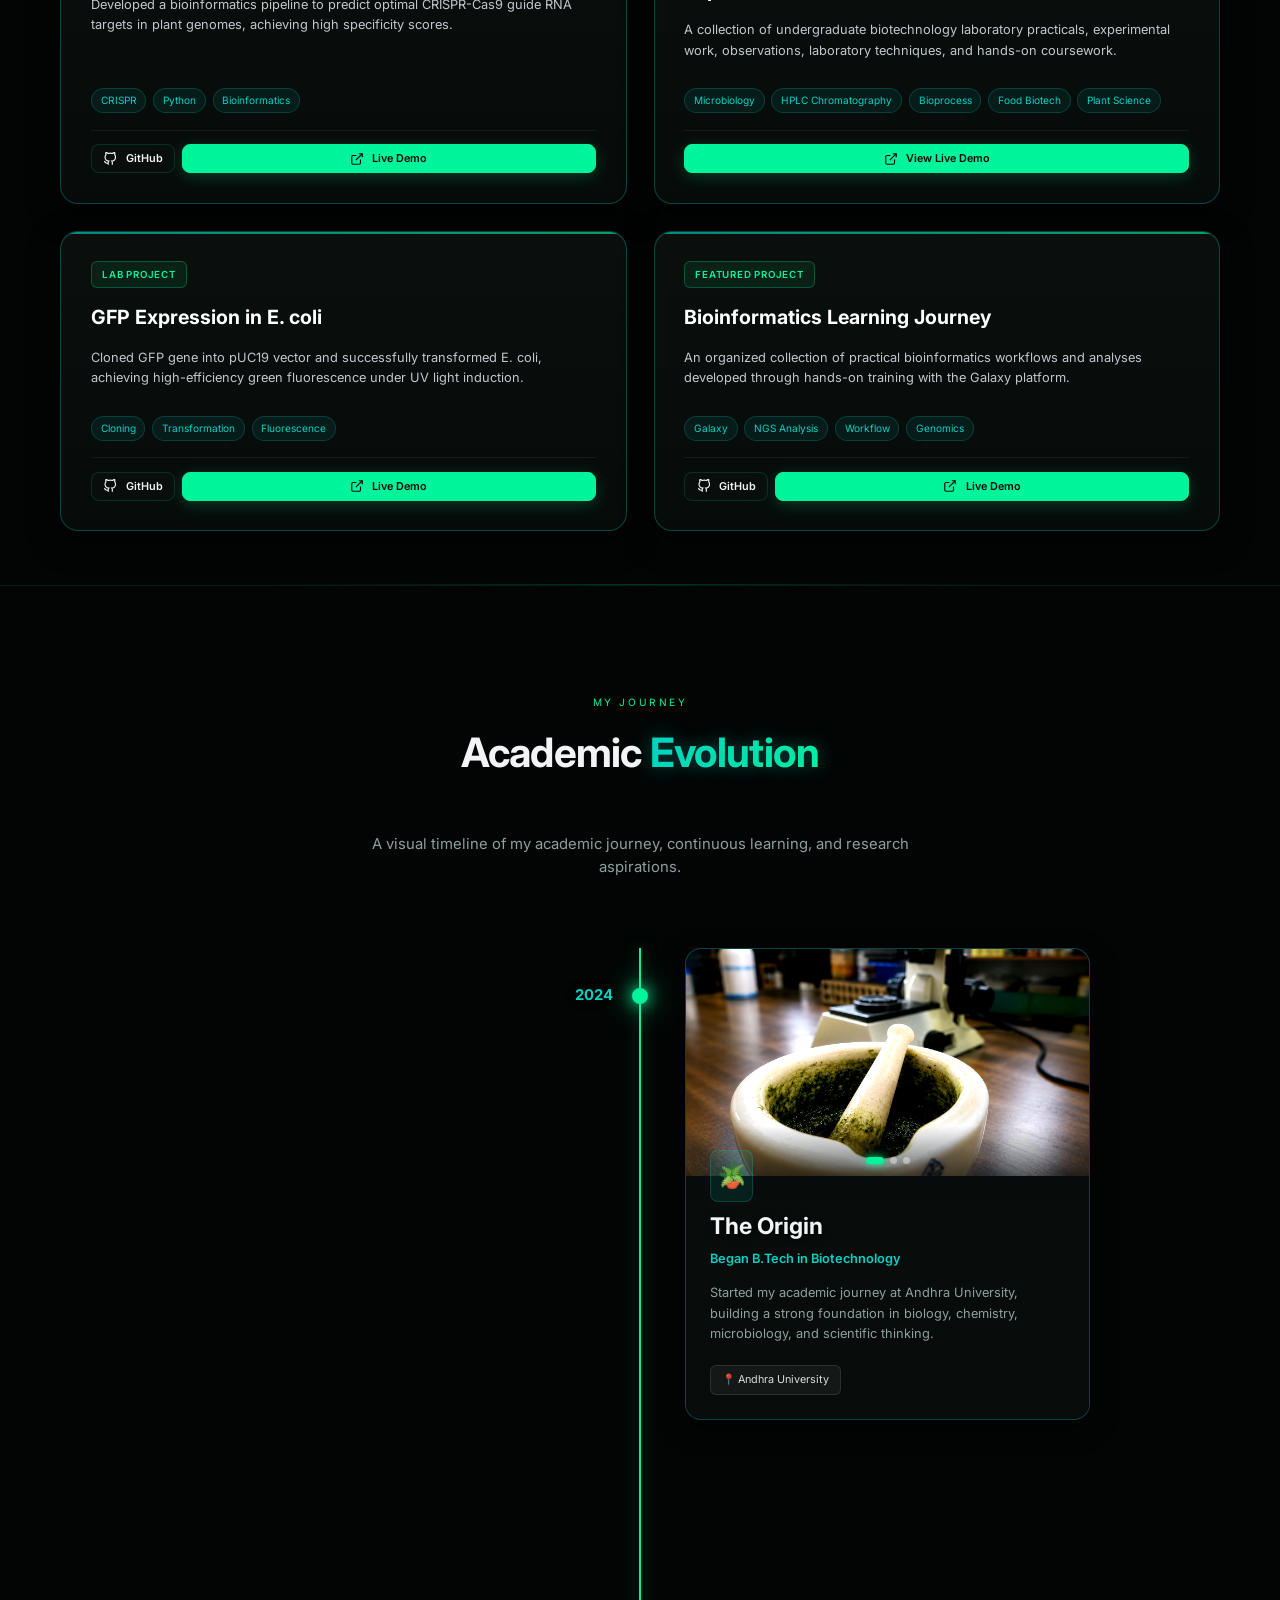
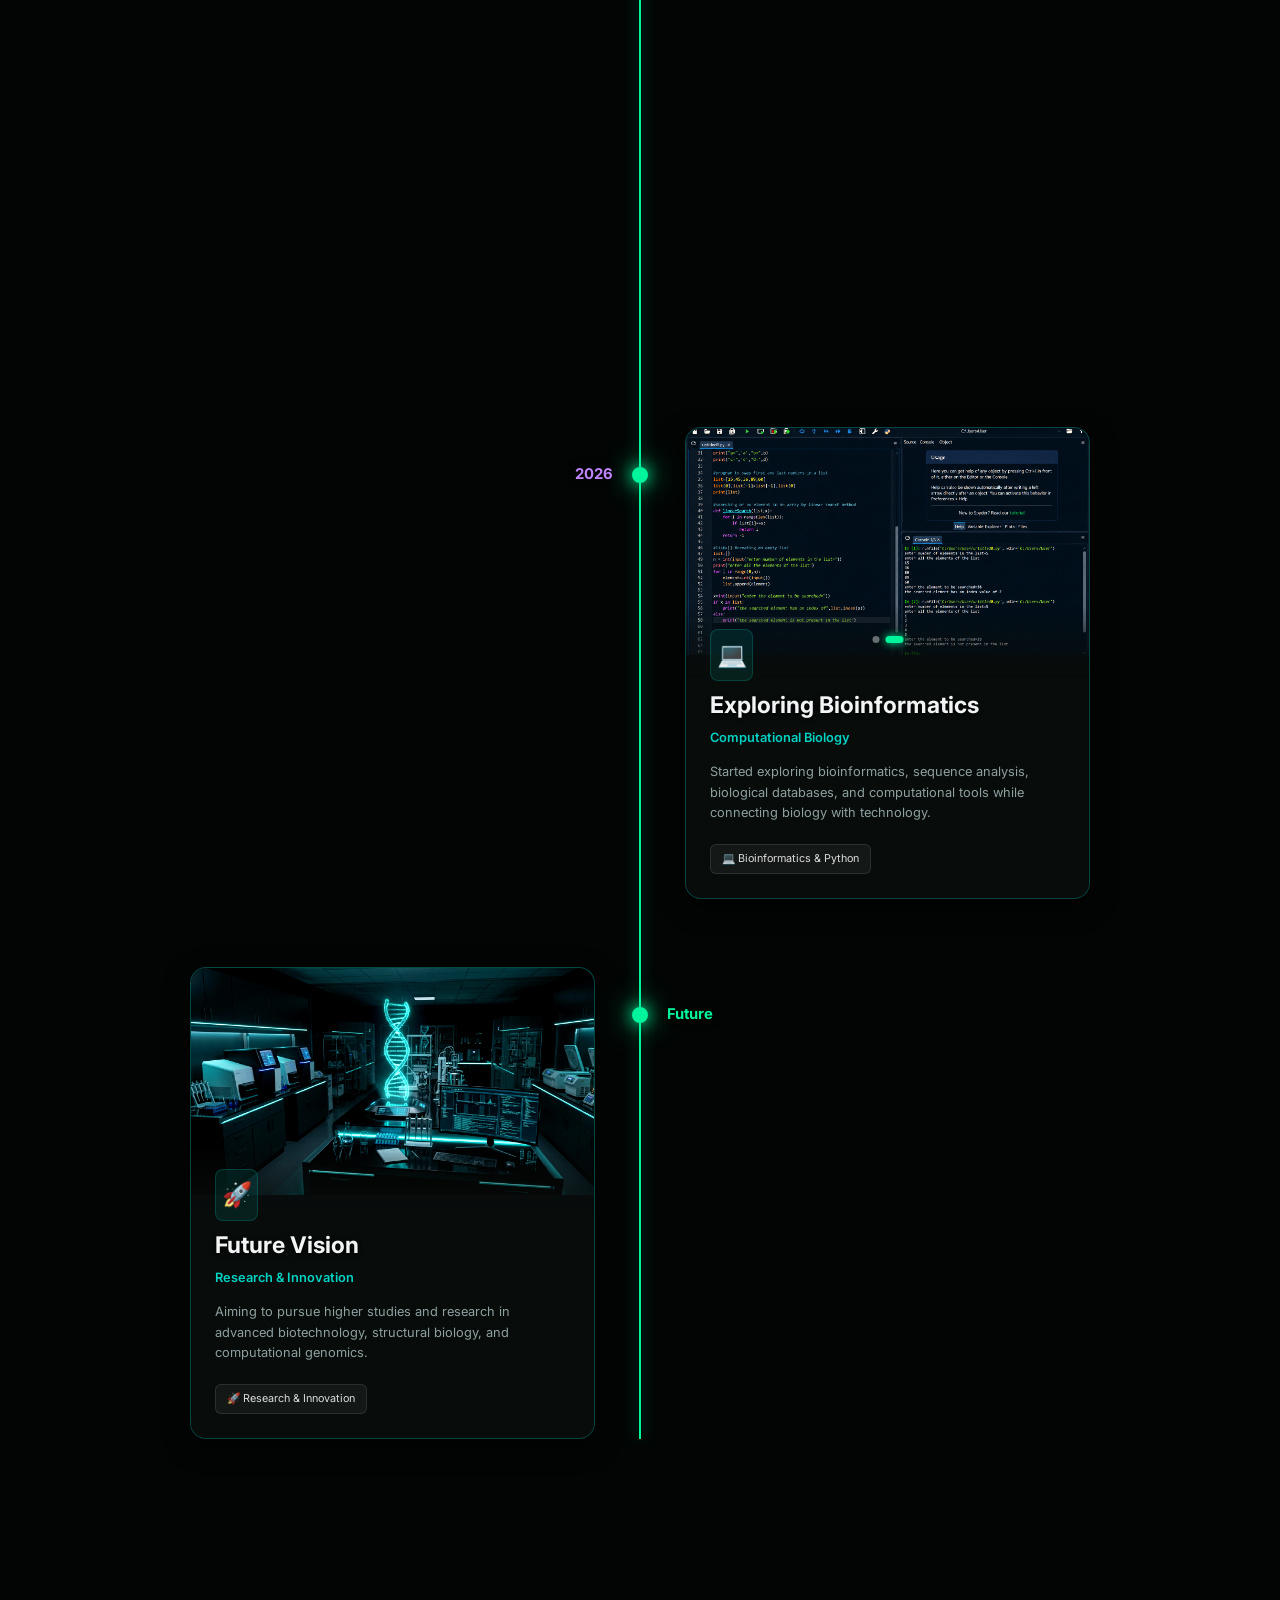
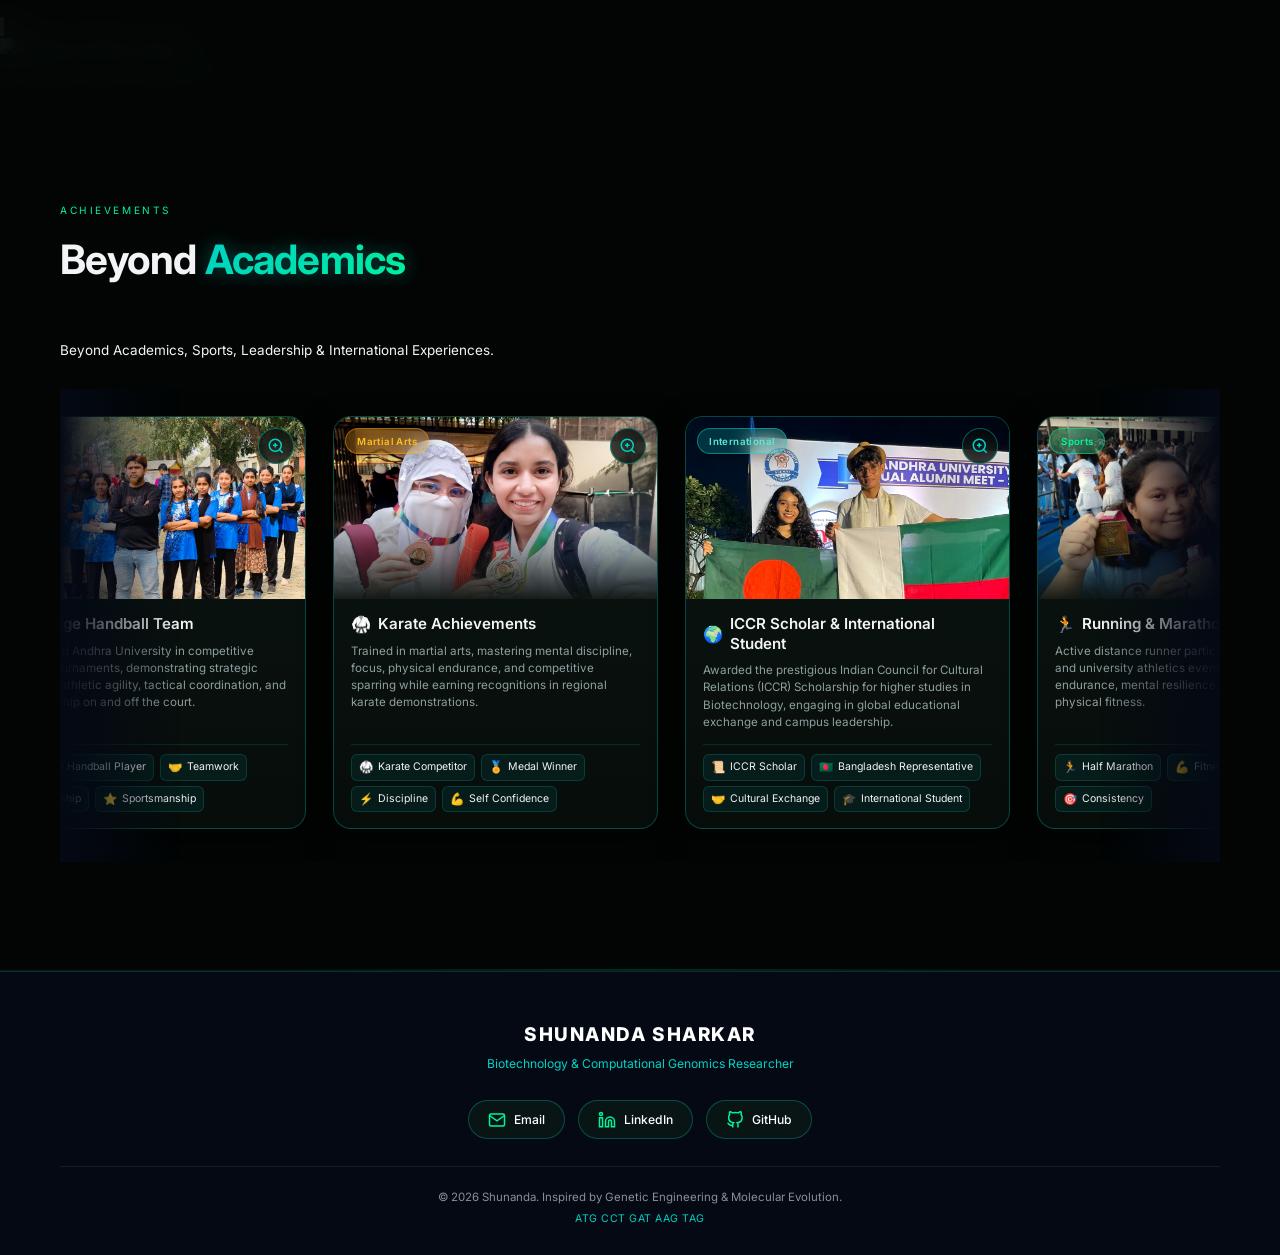
==== commit df37af69: "Ensure every section background is pure white in white mode" ====
--- a/index.html
+++ b/index.html
@@ -27,7 +27,7 @@
 
   <!-- Stylesheet -->
   <link rel="stylesheet" href="https://cdnjs.cloudflare.com/ajax/libs/font-awesome/6.7.2/css/all.min.css">
-  <link rel="stylesheet" href="./style.css?v=17">
+  <link rel="stylesheet" href="./style.css?v=18">
 
   <!-- Theme Initialization (Prevents FOUC) -->
   <script>
@@ -1617,7 +1617,7 @@
   </button>
 
   <!-- App Logic -->
-  <script src="./app.js?v=17"></script>
+  <script src="./app.js?v=18"></script>
 </body>
 
 </html>
--- a/style.css
+++ b/style.css
@@ -90,14 +90,14 @@
    LIGHT / WHITE THEME OVERRIDES (Clean Modern Scientific Pearl & Emerald)
    ========================================================================== */
 [data-theme="light"] {
-  /* Surface & Background Colors */
-  --bg-primary: #f8fafc;
-  --bg-secondary: #f1f5f9;
+  /* Surface & Background Colors (Pure Crisp White) */
+  --bg-primary: #ffffff;
+  --bg-secondary: #ffffff;
   --bg-card: #ffffff;
-  --bg-card-glass: rgba(255, 255, 255, 0.92);
+  --bg-card-glass: rgba(255, 255, 255, 0.96);
   --bg-card-hover: #f8fafc;
-  --bg-header: rgba(255, 255, 255, 0.88);
-  --bg-header-scrolled: rgba(255, 255, 255, 0.97);
+  --bg-header: rgba(255, 255, 255, 0.94);
+  --bg-header-scrolled: rgba(255, 255, 255, 0.98);
   --bg-input: #ffffff;
   --bg-pill: rgba(5, 150, 105, 0.08);
 
@@ -130,19 +130,19 @@
 
   /* Gradients */
   --grad-biolum: linear-gradient(135deg, #059669 0%, #0d9488 100%);
-  --grad-dark-card: linear-gradient(180deg, #ffffff 0%, #f8fafc 100%);
+  --grad-dark-card: linear-gradient(180deg, #ffffff 0%, #ffffff 100%);
 
   /* Shadows & Glows */
   --glow-shadow-green: 0 4px 14px rgba(5, 150, 105, 0.2);
   --glow-shadow-green-strong: 0 8px 22px rgba(5, 150, 105, 0.35);
   --glow-shadow-teal: 0 4px 14px rgba(13, 148, 136, 0.2);
-  --card-shadow: 0 8px 24px rgba(15, 23, 42, 0.05), 0 1px 3px rgba(15, 23, 42, 0.03);
+  --card-shadow: 0 4px 20px rgba(15, 23, 42, 0.06), 0 1px 3px rgba(15, 23, 42, 0.04);
   --card-shadow-hover: 0 16px 36px rgba(15, 23, 42, 0.08), 0 0 16px rgba(5, 150, 105, 0.12);
 
   /* Background Grid & Ambient Glow */
-  --grid-line-color: rgba(5, 150, 105, 0.035);
-  --ambient-glow-opacity: 0.06;
-  --ambient-glow-blend: multiply;
+  --grid-line-color: rgba(5, 150, 105, 0.03);
+  --ambient-glow-opacity: 0;
+  --ambient-glow-blend: normal;
 
   /* Canvas Particle Colors */
   --canvas-particle-primary: #059669;
@@ -6192,26 +6192,29 @@
 
 /* ==========================================================================
    LIGHT / WHITE THEME COMPONENT STYLING & COMPREHENSIVE DESIGN SYSTEM
-   Theme: Clean Modern Scientific Pearl & Emerald Biotech
+   Theme: Pure Luminous White & Emerald Biotech Design
    ========================================================================== */
 
 [data-theme="light"],
 html[data-theme="light"] {
   color-scheme: light;
-  background-color: #f8fafc !important;
+  background: #ffffff !important;
+  background-color: #ffffff !important;
 }
 
 [data-theme="light"] body {
-  background-color: #f8fafc !important;
+  background: #ffffff !important;
+  background-color: #ffffff !important;
   color: var(--color-text-primary) !important;
 }
 
-/* Light Theme Background Mesh & Ambient Glows (Clean Pearl, No Dark Shadows) */
+/* Light Theme Background Mesh & Ambient Glows (Clean Pure White) */
 [data-theme="light"] .bio-grid-bg {
-  background-color: #f8fafc !important;
+  background: #ffffff !important;
+  background-color: #ffffff !important;
   background-image:
-    linear-gradient(rgba(5, 150, 105, 0.035) 1px, transparent 1px),
-    linear-gradient(90deg, rgba(5, 150, 105, 0.035) 1px, transparent 1px) !important;
+    linear-gradient(rgba(5, 150, 105, 0.03) 1px, transparent 1px),
+    linear-gradient(90deg, rgba(5, 150, 105, 0.03) 1px, transparent 1px) !important;
 }
 
 [data-theme="light"] .ambient-glow {
@@ -6225,15 +6228,15 @@
 
 /* Light Theme Typography & Glowing Accents */
 [data-theme="light"] .section-title {
-  color: var(--color-text-primary) !important;
+  color: #0f172a !important;
 }
 
 [data-theme="light"] .section-subtitle {
-  color: var(--color-primary) !important;
+  color: #059669 !important;
 }
 
 [data-theme="light"] .section-description {
-  color: var(--color-text-secondary) !important;
+  color: #334155 !important;
 }
 
 [data-theme="light"] .glowing-accent {
@@ -6254,14 +6257,14 @@
 
 /* Light Theme Header & Navigation */
 [data-theme="light"] .main-header {
-  background-color: rgba(255, 255, 255, 0.92) !important;
-  border-bottom: 1px solid rgba(15, 23, 42, 0.06);
+  background-color: rgba(255, 255, 255, 0.95) !important;
+  border-bottom: 1px solid rgba(15, 23, 42, 0.06) !important;
   backdrop-filter: blur(16px) !important;
 }
 
 [data-theme="light"] .main-header.scrolled {
   background-color: rgba(255, 255, 255, 0.98) !important;
-  border-bottom: 1px solid rgba(15, 23, 42, 0.09);
+  border-bottom: 1px solid rgba(15, 23, 42, 0.09) !important;
   box-shadow: 0 4px 20px rgba(15, 23, 42, 0.04);
 }
 
@@ -6341,10 +6344,28 @@
   color: var(--color-text-primary);
 }
 
-/* Light Theme 1. Hero Section (Clean Pearl Slate Background) */
+/* ═══════════════════════════════════════════════════════════════
+   LIGHT THEME: EVERY SECTION GUARANTEED PURE WHITE BACKGROUND
+   ═══════════════════════════════════════════════════════════════ */
+[data-theme="light"] section,
+[data-theme="light"] section[id],
+[data-theme="light"] .hero-section,
+[data-theme="light"] .about-section,
+[data-theme="light"] .skills-dashboard,
+[data-theme="light"] .skd-cert-section,
+[data-theme="light"] .projects-section,
+[data-theme="light"] .journey-section,
+[data-theme="light"] .achievements-section,
+[data-theme="light"] .contact-section {
+  background: #ffffff !important;
+  background-color: #ffffff !important;
+  background-image: none !important;
+}
+
+/* Light Theme 1. Hero Section */
 [data-theme="light"] .hero-section {
-  background: transparent !important;
-  background-color: transparent !important;
+  background: #ffffff !important;
+  background-color: #ffffff !important;
 }
 
 [data-theme="light"] .hero-badge {
@@ -6398,26 +6419,24 @@
   color: var(--color-primary);
 }
 
-/* Light Theme 2. About Me Section & Holographic Dashboard (Pure White Ground) */
+/* Light Theme 2. About Me Section & Holographic Dashboard */
 [data-theme="light"] .about-section {
   background: #ffffff !important;
   background-color: #ffffff !important;
 }
 
 [data-theme="light"] .about-dashboard-card {
-  background: #f8fafc;
-  border: 1px solid rgba(5, 150, 105, 0.2);
-  box-shadow: 0 16px 40px rgba(15, 23, 42, 0.06);
+  background: #ffffff !important;
+  border: 1px solid rgba(5, 150, 105, 0.2) !important;
+  box-shadow: 0 16px 40px rgba(15, 23, 42, 0.06) !important;
 }
 
 [data-theme="light"] .dashboard-grid-overlay {
-  background-image:
-    linear-gradient(rgba(5, 150, 105, 0.06) 1px, transparent 1px),
-    linear-gradient(90deg, rgba(5, 150, 105, 0.06) 1px, transparent 1px);
+  display: none !important;
 }
 
 [data-theme="light"] .holo-widget {
-  background: rgba(255, 255, 255, 0.96) !important;
+  background: rgba(255, 255, 255, 0.98) !important;
   border: 1px solid rgba(5, 150, 105, 0.25) !important;
   box-shadow: 0 8px 24px rgba(15, 23, 42, 0.08) !important;
 }
@@ -6636,10 +6655,10 @@
   box-shadow: 0 0 12px rgba(5, 150, 105, 0.25);
 }
 
-/* Light Theme 3. Skills Dashboard Section (Soft Pearl Slate Background) */
+/* Light Theme 3. Skills Dashboard Section */
 [data-theme="light"] .skills-dashboard {
-  background: #f8fafc !important;
-  background-color: #f8fafc !important;
+  background: #ffffff !important;
+  background-color: #ffffff !important;
   color: var(--color-text-primary);
 }
 
@@ -6700,7 +6719,8 @@
 
 /* Light Theme Certifications Section */
 [data-theme="light"] .skd-cert-section {
-  background: transparent !important;
+  background: #ffffff !important;
+  background-color: #ffffff !important;
 }
 
 [data-theme="light"] .skd-cert-badge {
@@ -6777,7 +6797,7 @@
   box-shadow: 0 4px 14px rgba(5, 150, 105, 0.25) !important;
 }
 
-/* Light Theme 4. Projects Section (Pure White Ground) */
+/* Light Theme 4. Projects Section */
 [data-theme="light"] .projects-section {
   background: #ffffff !important;
   background-color: #ffffff !important;
@@ -6860,10 +6880,10 @@
   border-color: var(--color-primary);
 }
 
-/* Light Theme 5. Journey / Academic Evolution Timeline (Soft Pearl Background, No Dark Overlays) */
+/* Light Theme 5. Journey / Academic Evolution Timeline */
 [data-theme="light"] .journey-section {
-  background: #f8fafc !important;
-  background-color: #f8fafc !important;
+  background: #ffffff !important;
+  background-color: #ffffff !important;
   background-image: none !important;
 }
 
@@ -6960,7 +6980,7 @@
   background: var(--color-primary);
 }
 
-/* Light Theme 6. Achievements Section (Pure White Ground) */
+/* Light Theme 6. Achievements Section */
 [data-theme="light"] .achievements-section {
   background: #ffffff !important;
   background-color: #ffffff !important;
@@ -7037,7 +7057,7 @@
 }
 
 [data-theme="light"] .achievement-img-placeholder {
-  background: #f1f5f9;
+  background: #ffffff;
   color: #64748b;
 }
 
@@ -7058,11 +7078,11 @@
 }
 
 [data-theme="light"] .lightbox-stage {
-  background: #f8fafc;
+  background: #ffffff;
 }
 
 [data-theme="light"] .lightbox-placeholder-view {
-  background: radial-gradient(circle at center, rgba(5, 150, 105, 0.08) 0%, #f8fafc 85%);
+  background: radial-gradient(circle at center, rgba(5, 150, 105, 0.08) 0%, #ffffff 85%);
   color: var(--color-secondary);
 }
 
@@ -7075,7 +7095,7 @@
 }
 
 [data-theme="light"] .lightbox-caption {
-  background: #f8fafc;
+  background: #ffffff;
   border-top: 1px solid rgba(15, 23, 42, 0.08);
 }
 
@@ -7142,10 +7162,10 @@
   color: #047857;
 }
 
-/* Light Theme 8. Contact Section & Footer (Soft Pearl Background) */
+/* Light Theme 8. Contact Section & Footer */
 [data-theme="light"] .contact-section {
-  background: #f8fafc !important;
-  background-color: #f8fafc !important;
+  background: #ffffff !important;
+  background-color: #ffffff !important;
 }
 
 [data-theme="light"] .contact-card {
@@ -7202,9 +7222,9 @@
 }
 
 [data-theme="light"] .main-footer {
-  background-color: #f1f5f9 !important;
-  background: #f1f5f9 !important;
-  border-top-color: rgba(15, 23, 42, 0.08);
+  background-color: #ffffff !important;
+  background: #ffffff !important;
+  border-top: 1px solid rgba(15, 23, 42, 0.08) !important;
   color: var(--color-text-secondary);
 }
 
@@ -7258,7 +7278,7 @@
 
 /* Light Theme Living Lab Avatar Styling */
 [data-theme="light"] .avatar-speech-bubble {
-  background: rgba(255, 255, 255, 0.96);
+  background: rgba(255, 255, 255, 0.98);
   border-color: rgba(5, 150, 105, 0.35);
   box-shadow: 0 12px 30px rgba(15, 23, 42, 0.12), 0 0 18px rgba(5, 150, 105, 0.15);
 }
@@ -7268,7 +7288,7 @@
 }
 
 [data-theme="light"] .avatar-bubble-tail {
-  background: rgba(255, 255, 255, 0.96);
+  background: rgba(255, 255, 255, 0.98);
   border-color: rgba(5, 150, 105, 0.35);
 }
 
@@ -7300,7 +7320,7 @@
 }
 
 [data-theme="light"] .avatar-dock-btn {
-  background: rgba(255, 255, 255, 0.95);
+  background: rgba(255, 255, 255, 0.98);
   border-color: rgba(5, 150, 105, 0.4);
   color: #0f172a;
   box-shadow: 0 8px 25px rgba(15, 23, 42, 0.12), 0 0 20px rgba(5, 150, 105, 0.18);
